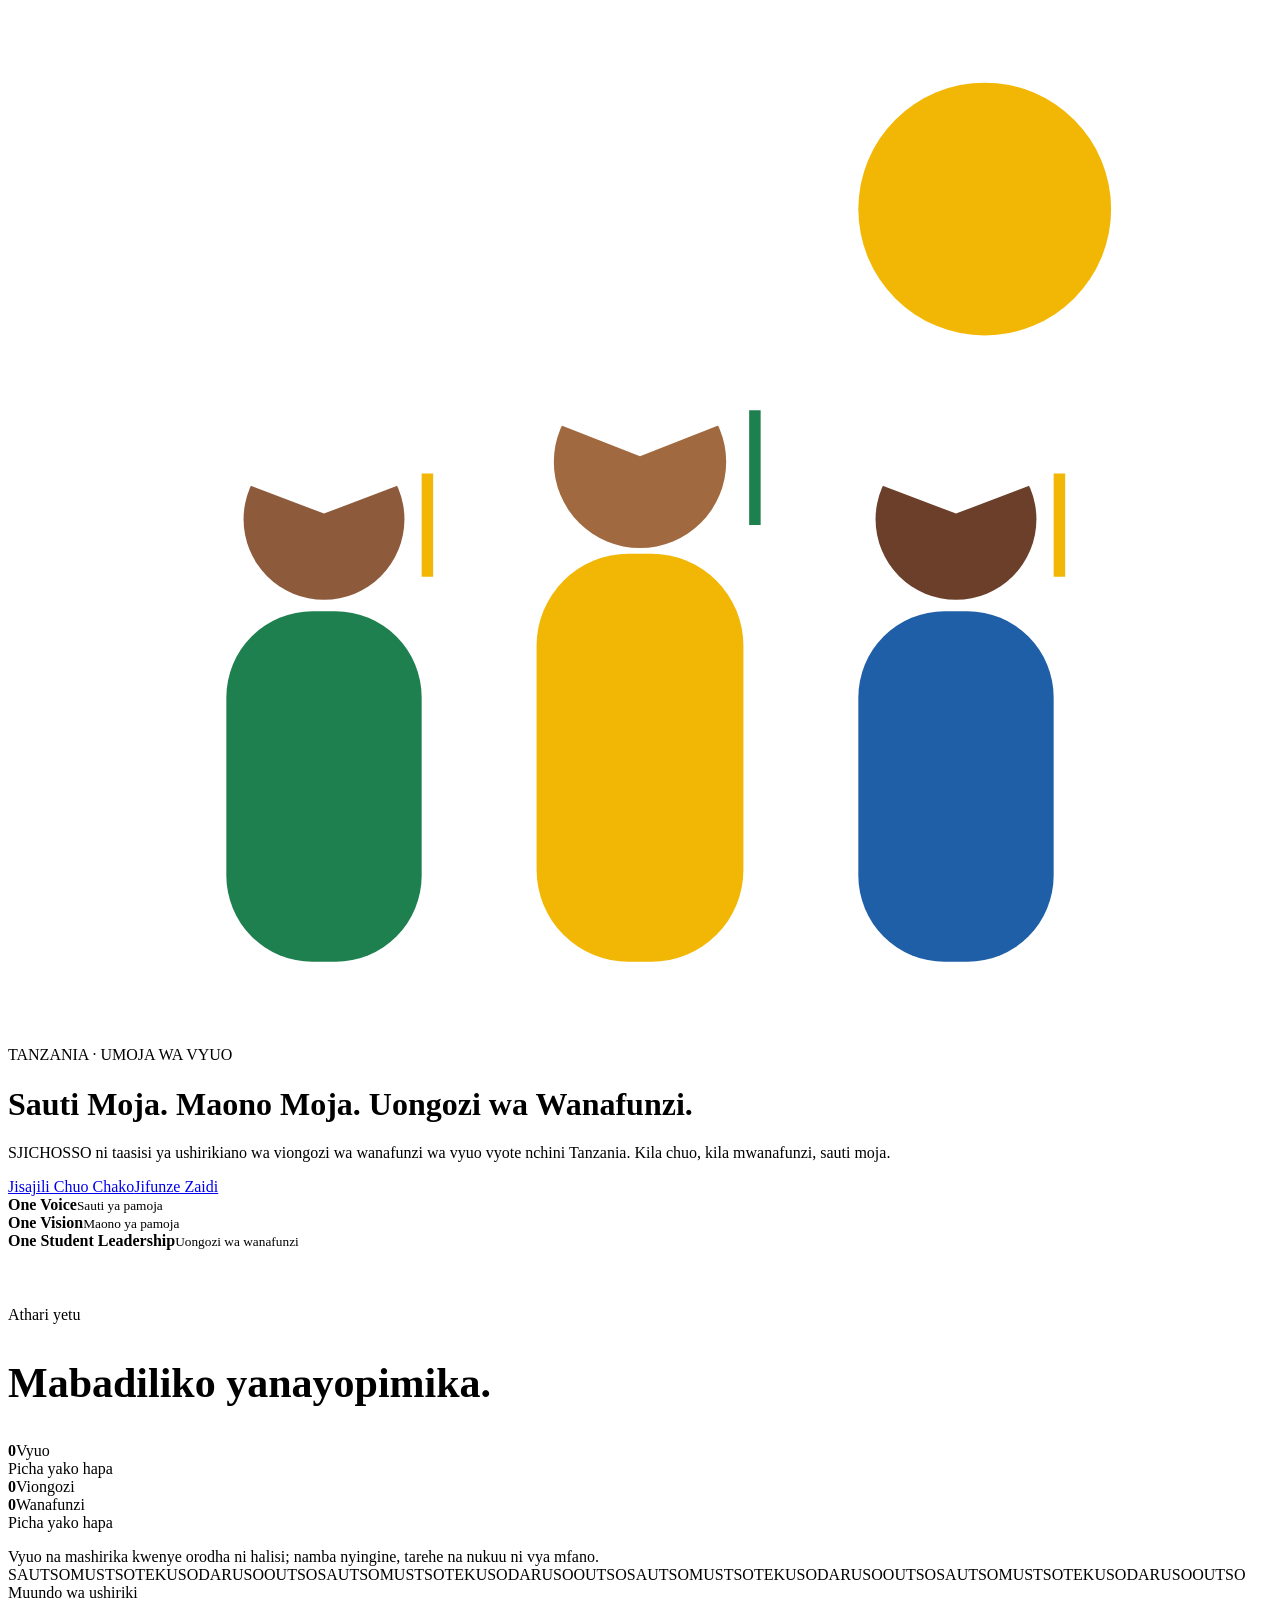
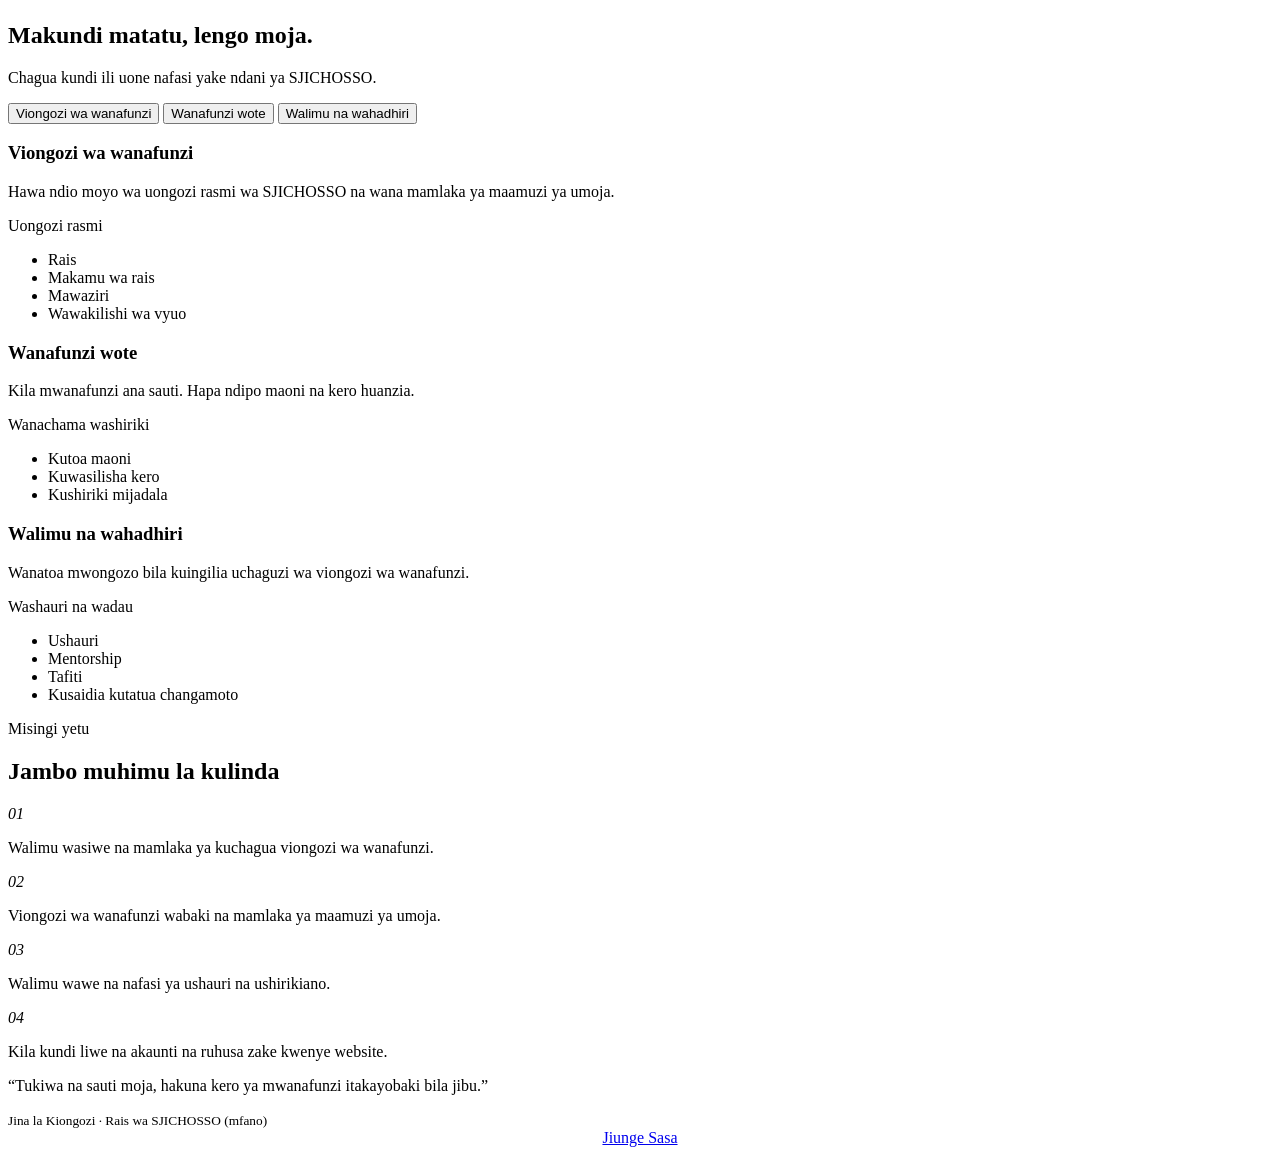
==== index.html @ e8ae65b5 "Update index.html" ====
<!doctype html>
<html lang="sw">
<head>
<meta charset="utf-8">
<meta name="viewport" content="width=device-width, initial-scale=1, viewport-fit=cover">
<title data-en="SJICHOSSO – One Voice, One Vision">SJICHOSSO – Sauti Moja, Maono Moja</title>
<meta name="description" content="Muungano wa viongozi wa wanafunzi wa vyuo vyote Tanzania.">
<link rel="icon" href="data:image/svg+xml,&lt;svg xmlns=%22http://www.w3.org/2000/svg%22 viewBox=%220 0 100 100%22&gt;&lt;text y=%22.9em%22 font-size=%2290%22&gt;🇹🇿&lt;/text&gt;&lt;/svg&gt;">
<link href="https://fonts.googleapis.com/css2?family=Sora:wght@500;700;800&family=Inter:wght@400;500;600&display=swap" rel="stylesheet">
<link rel="stylesheet" href="style.css">
</head>
<body>
<main>
<div class="hero"><div class="wrap">
<svg class='art' viewBox='0 0 440 360' aria-hidden='true'><circle cx='340' cy='70' r='44' fill='#F2B705'/><ellipse cx='220' cy='332' rx='205' ry='22' fill='rgba(255,255,255,.14)'/><rect x='76' y='210' width='68' height='122' rx='30' fill='#1E7F4F'/><circle cx='110' cy='178' r='28' fill='#8D5A3B'/><polygon points='68,160 110,140 152,160 110,176' fill='#fff'/><line x1='146' y1='162' x2='146' y2='198' stroke='#F2B705' stroke-width='4'/><rect x='184' y='190' width='72' height='142' rx='32' fill='#F2B705'/><circle cx='220' cy='158' r='30' fill='#A0693F'/><polygon points='174,138 220,116 266,138 220,156' fill='#fff'/><line x1='260' y1='140' x2='260' y2='180' stroke='#1E7F4F' stroke-width='4'/><rect x='296' y='210' width='68' height='122' rx='30' fill='#1F5FA8'/><circle cx='330' cy='178' r='28' fill='#6B3F2A'/><polygon points='288,160 330,140 372,160 330,176' fill='#fff'/><line x1='366' y1='162' x2='366' y2='198' stroke='#F2B705' stroke-width='4'/></svg><span class="tag">TANZANIA · UMOJA WA VYUO</span>
<h1>Sauti Moja. Maono Moja. <span>Uongozi wa Wanafunzi.</span></h1>
<p>SJICHOSSO ni taasisi ya ushirikiano wa viongozi wa wanafunzi wa vyuo vyote nchini Tanzania. Kila chuo, kila mwanafunzi, sauti moja.</p>
<div class="cta"><a class="btn gold" href="jiunge.html">Jisajili Chuo Chako</a><a class="btn ghost" href="kuhusu.html">Jifunze Zaidi</a></div>
<div class="pillars"><div><b>One Voice</b><small>Sauti ya pamoja</small></div><div><b>One Vision</b><small>Maono ya pamoja</small></div><div><b>One Student Leadership</b><small>Uongozi wa wanafunzi</small></div></div>
</div></div>
<div class='stats'><div class='wrap'><div class='eyebrow r' style='padding-top:56px'>Athari yetu</div><h2 class='r' style='font-size:clamp(28px,4vw,42px)'>Mabadiliko yanayopimika.</h2><div class='bento'><div class='bt tall r'><b data-n='5'>0</b><span>Vyuo</span></div><div class='bp r'>Picha yako hapa</div><div class='bt r'><b data-n='120'>0</b><span>Viongozi</span></div><div class='bt r'><b data-n='12000'>0</b><span>Wanafunzi</span></div><div class='bp b2 r'>Picha yako hapa</div></div><div class='note' style='padding-top:16px'>Vyuo na mashirika kwenye orodha ni halisi; namba nyingine, tarehe na nukuu ni vya mfano.</div></div></div><div class='mq' aria-hidden='true'><div class='mt'><span>SAUTSO</span><span>MUSTSO</span><span>TEKUSO</span><span>DARUSO</span><span>OUTSO</span><span>SAUTSO</span><span>MUSTSO</span><span>TEKUSO</span><span>DARUSO</span><span>OUTSO</span><span>SAUTSO</span><span>MUSTSO</span><span>TEKUSO</span><span>DARUSO</span><span>OUTSO</span><span>SAUTSO</span><span>MUSTSO</span><span>TEKUSO</span><span>DARUSO</span><span>OUTSO</span></div></div><section id="muundo"><div class="wrap">
<div class="eyebrow r">Muundo wa ushiriki</div>
<h2 class="r">Makundi matatu, lengo moja.</h2>
<p class="lead r">Chagua kundi ili uone nafasi yake ndani ya SJICHOSSO.</p>
<div class="tabs r" role="tablist">
<button class="tab" role="tab" aria-selected="true" data-p="p1">Viongozi wa wanafunzi</button>
<button class="tab" role="tab" aria-selected="false" data-p="p2">Wanafunzi wote</button>
<button class="tab" role="tab" aria-selected="false" data-p="p3">Walimu na wahadhiri</button>
</div>
<div class="panel on r" id="p1"><div><h3>Viongozi wa wanafunzi</h3><p>Hawa ndio moyo wa uongozi rasmi wa SJICHOSSO na wana mamlaka ya maamuzi ya umoja.</p><span class="badge">Uongozi rasmi</span></div><ul><li>Rais</li><li>Makamu wa rais</li><li>Mawaziri</li><li>Wawakilishi wa vyuo</li></ul></div>
<div class="panel" id="p2"><div><h3>Wanafunzi wote</h3><p>Kila mwanafunzi ana sauti. Hapa ndipo maoni na kero huanzia.</p><span class="badge">Wanachama washiriki</span></div><ul><li>Kutoa maoni</li><li>Kuwasilisha kero</li><li>Kushiriki mijadala</li></ul></div>
<div class="panel" id="p3"><div><h3>Walimu na wahadhiri</h3><p>Wanatoa mwongozo bila kuingilia uchaguzi wa viongozi wa wanafunzi.</p><span class="badge">Washauri na wadau</span></div><ul><li>Ushauri</li><li>Mentorship</li><li>Tafiti</li><li>Kusaidia kutatua changamoto</li></ul></div>
</div></section>
<section id="misingi" class="dark"><div class="wrap">
<div class="eyebrow r">Misingi yetu</div>
<h2 class="r">Jambo muhimu la kulinda</h2>
<div class="rules">
<div class="rule r"><i>01</i><p>Walimu wasiwe na mamlaka ya kuchagua viongozi wa wanafunzi.</p></div>
<div class="rule r"><i>02</i><p>Viongozi wa wanafunzi wabaki na mamlaka ya maamuzi ya umoja.</p></div>
<div class="rule r"><i>03</i><p>Walimu wawe na nafasi ya ushauri na ushirikiano.</p></div>
<div class="rule r"><i>04</i><p>Kila kundi liwe na akaunti na ruhusa zake kwenye website.</p></div>
</div></div></section>
<section style='padding-top:0'><div class='wrap'><div class='q r'><p>“Tukiwa na sauti moja, hakuna kero ya mwanafunzi itakayobaki bila jibu.”</p><small>Jina la Kiongozi · Rais wa SJICHOSSO (mfano)</small></div></div></section><section style='padding-top:0'><div class='wrap' style='text-align:center'><a class='btn gold' href='jiunge.html'>Jiunge Sasa</a></div></section>
</main>
<script src="app.js"></script>
</body>
</html>
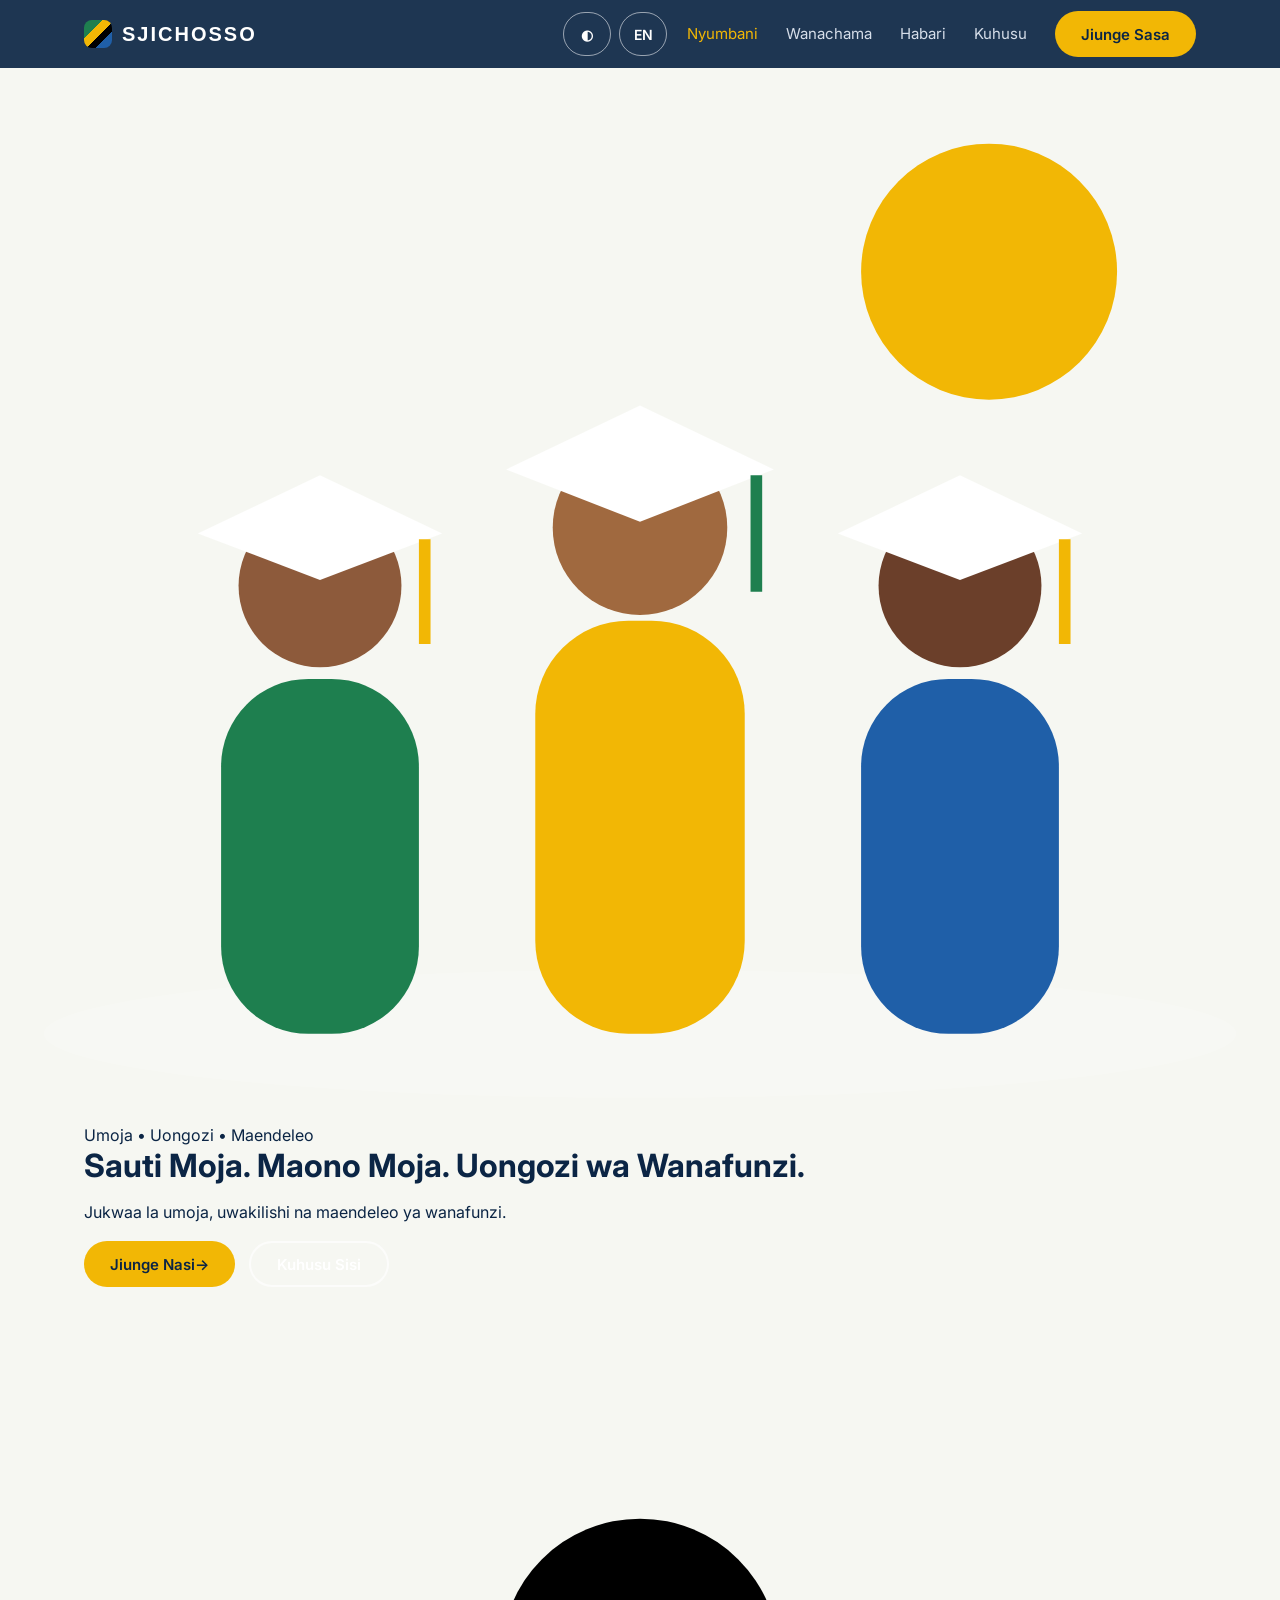
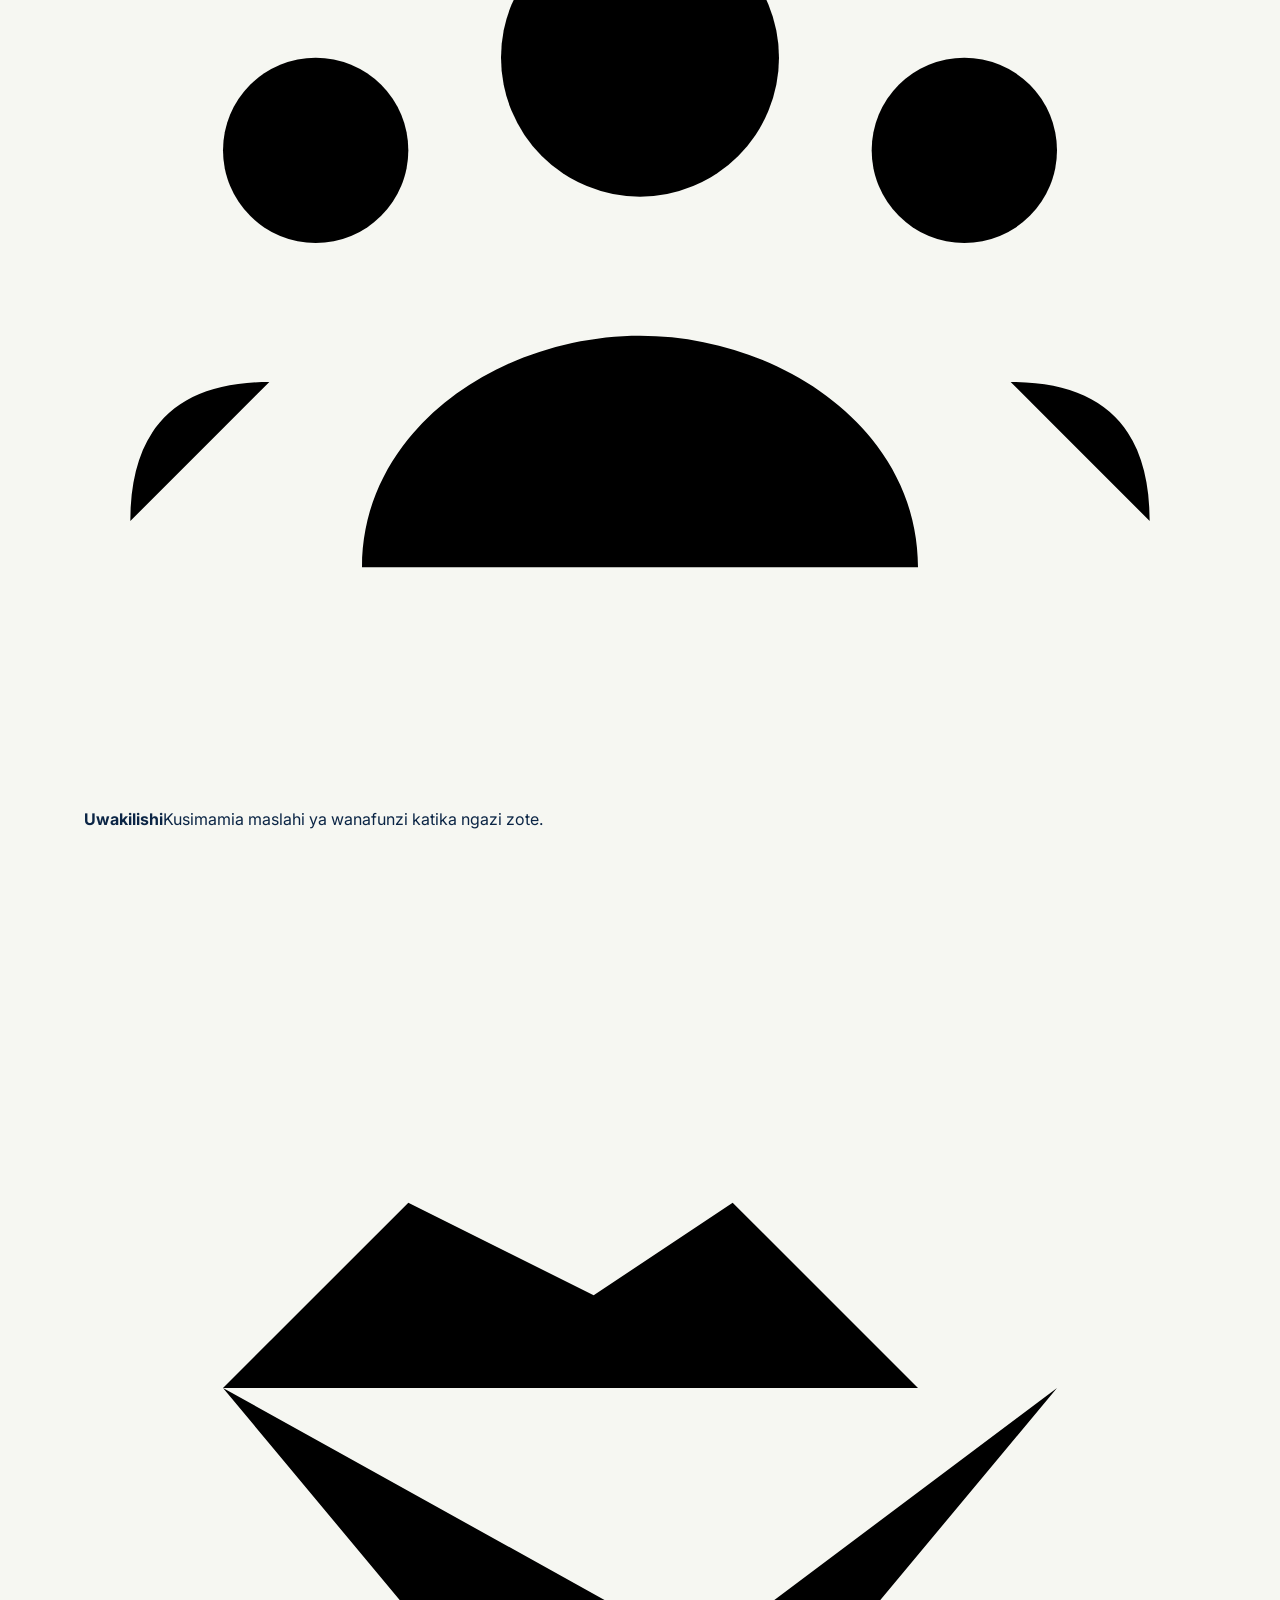
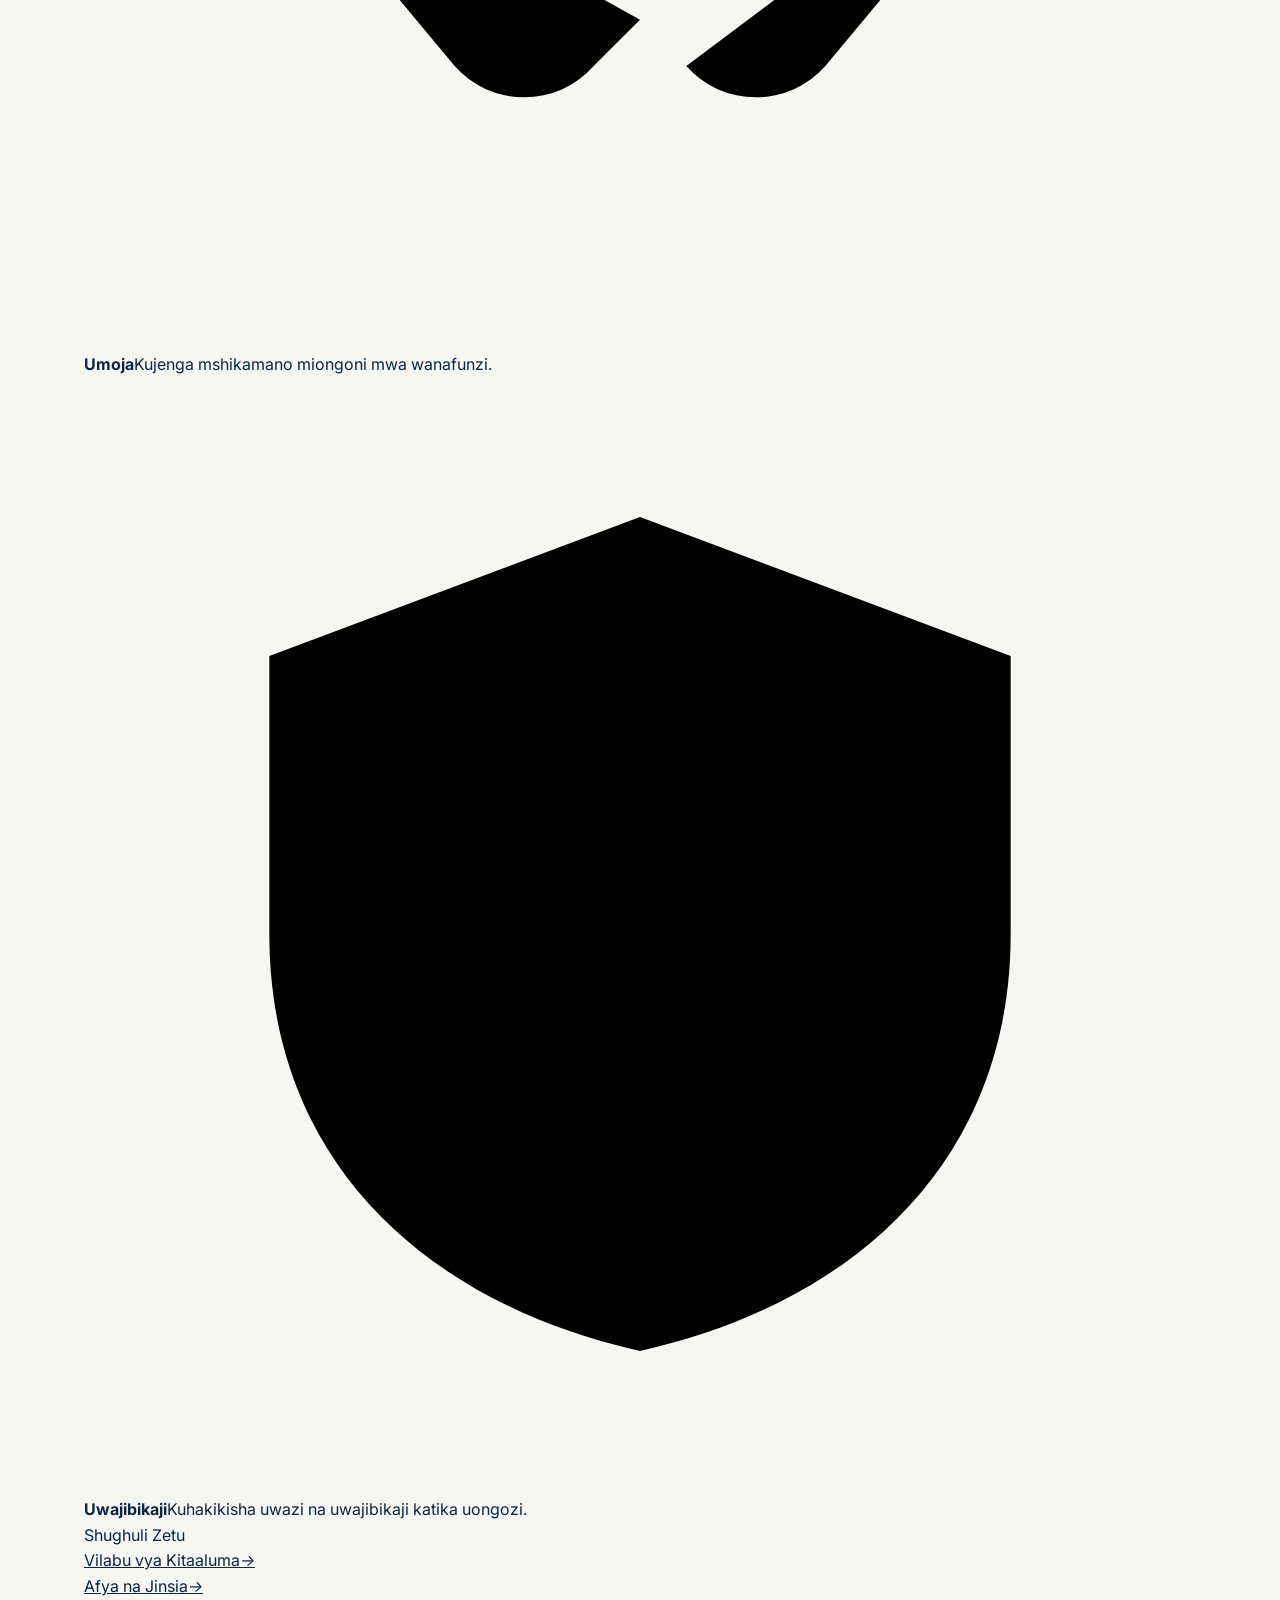
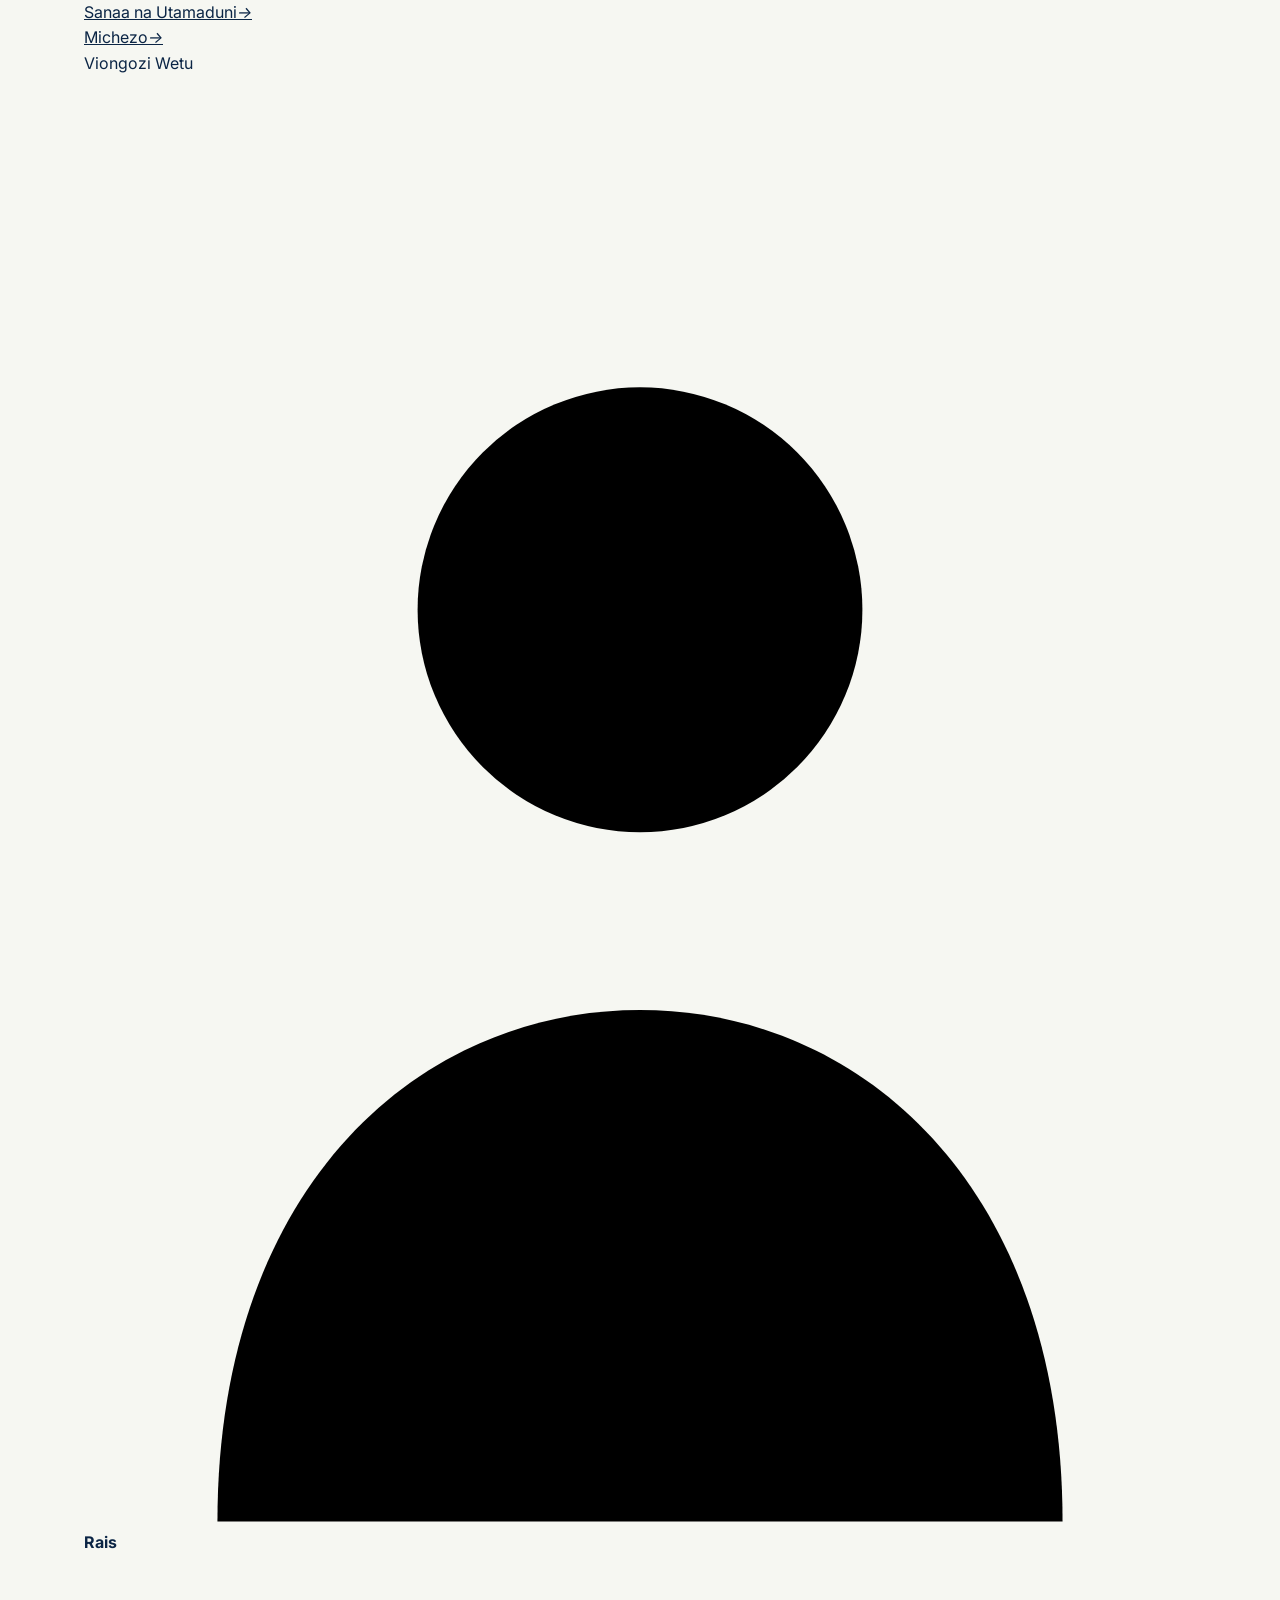
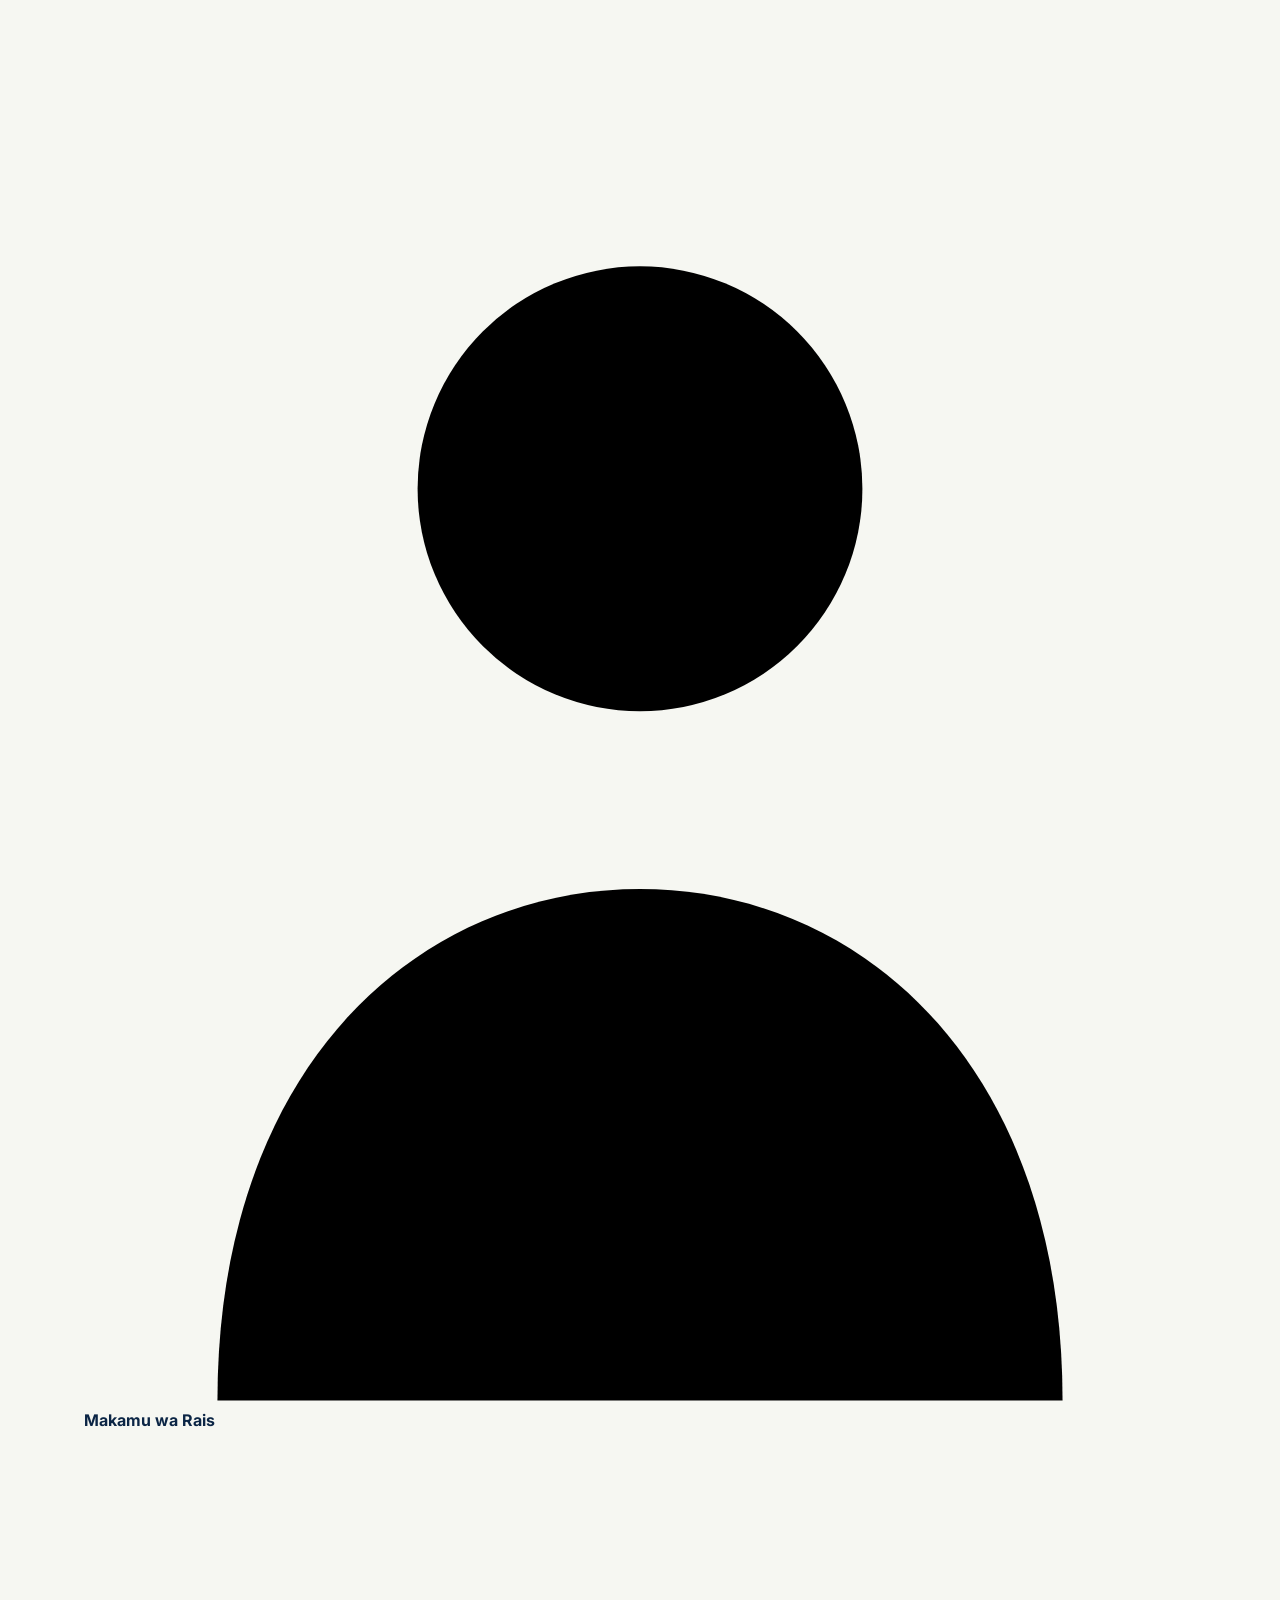
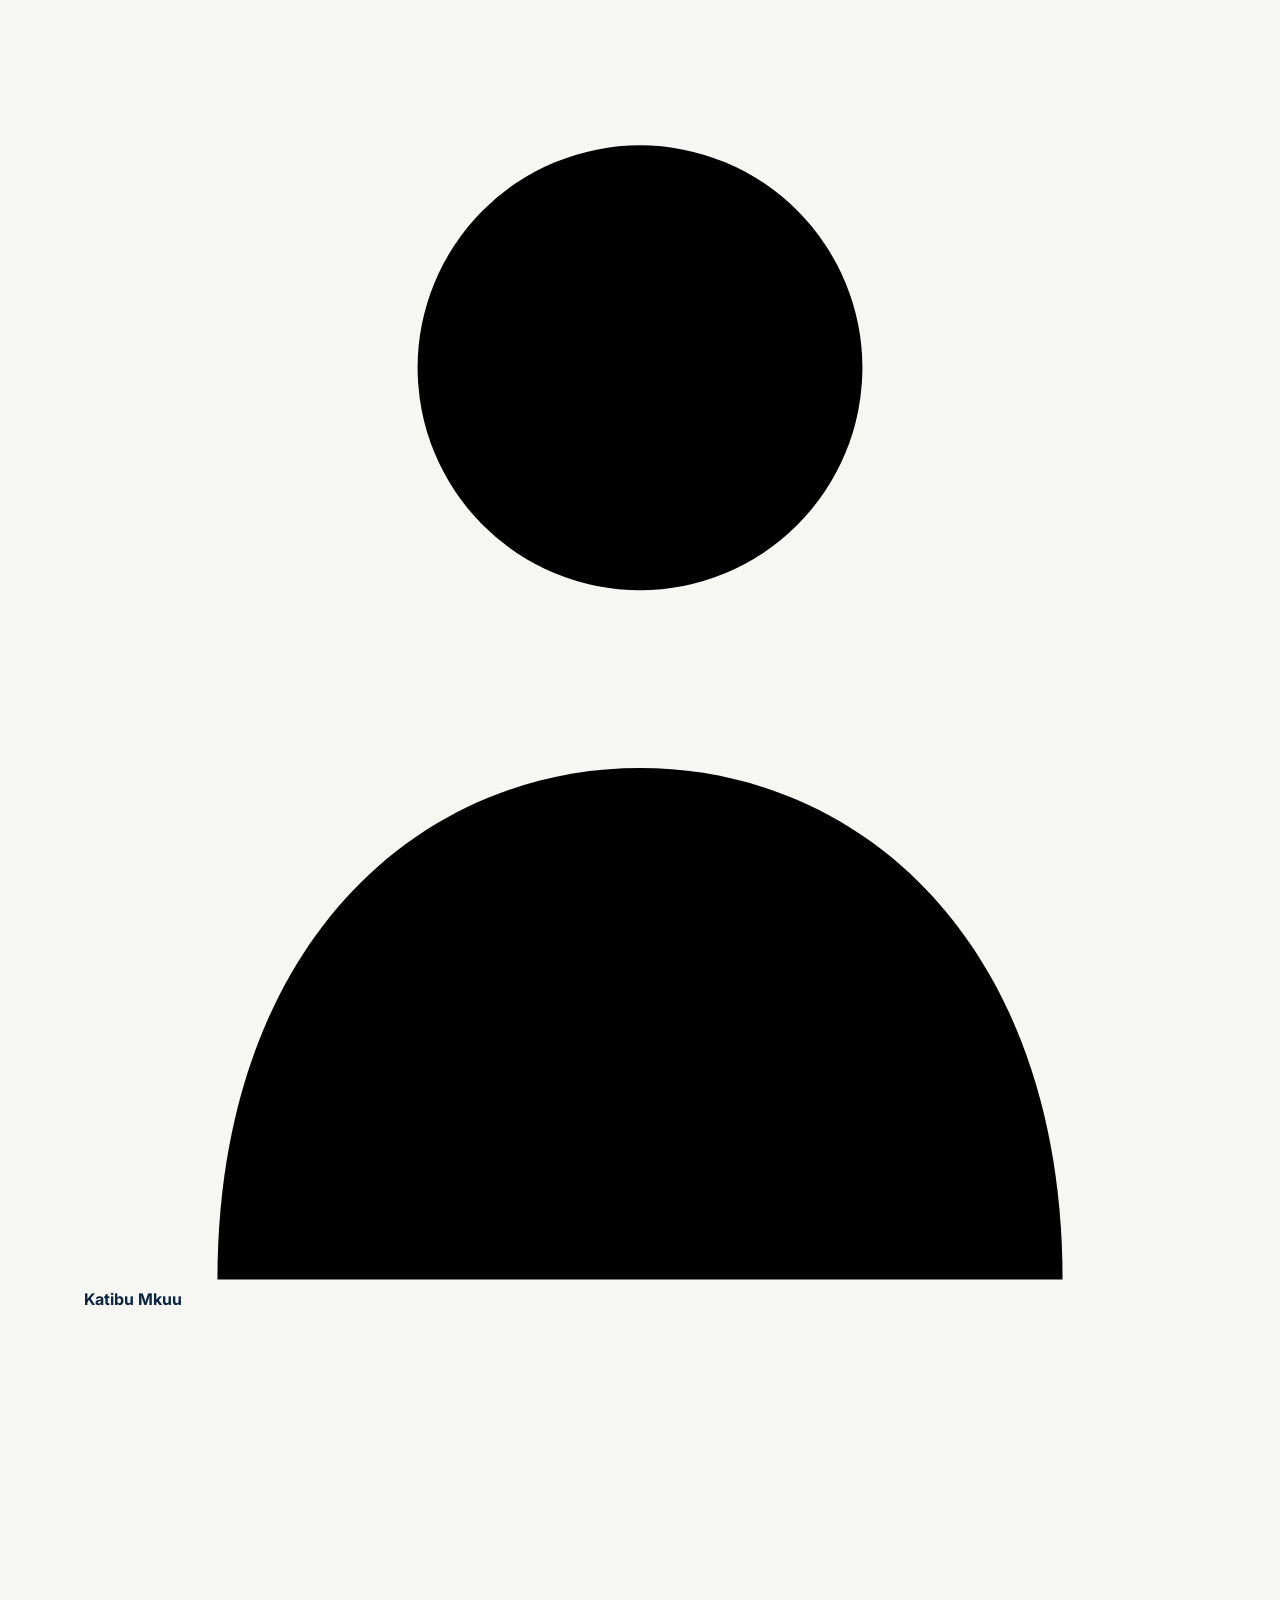
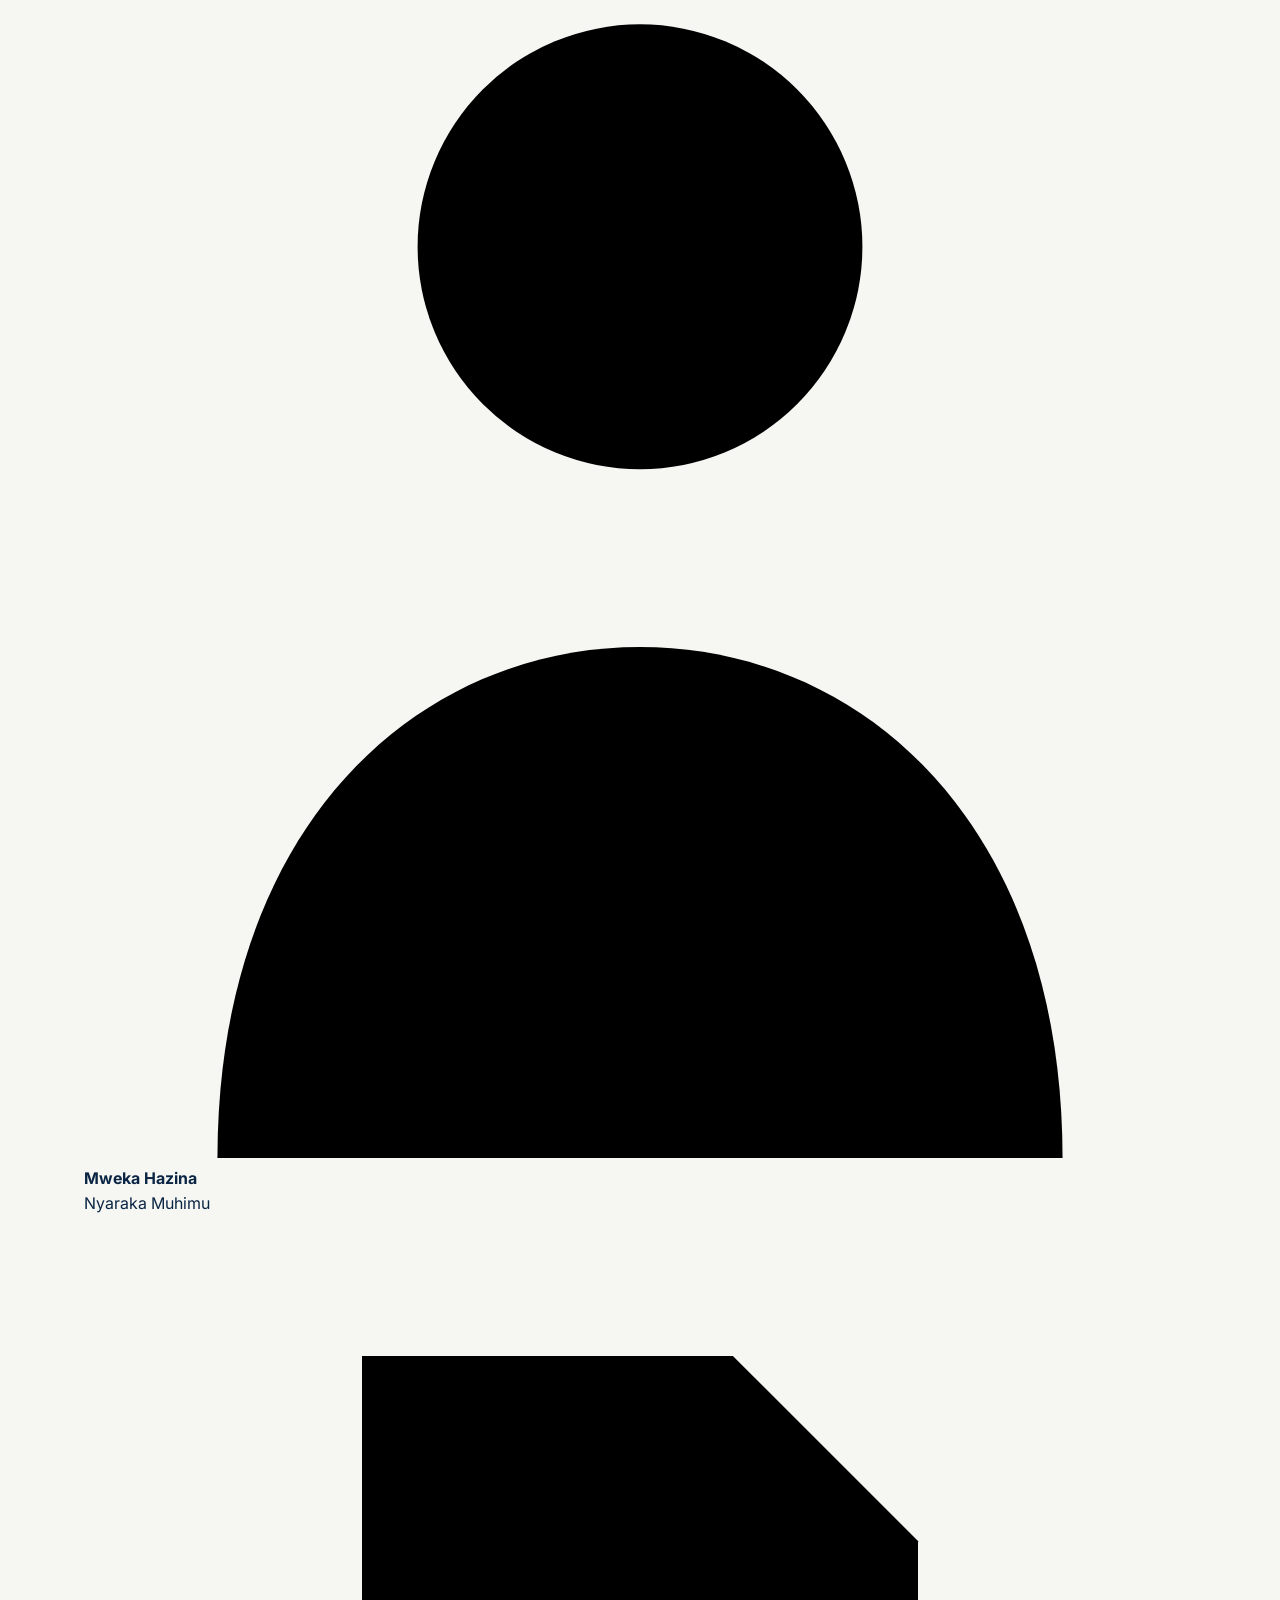
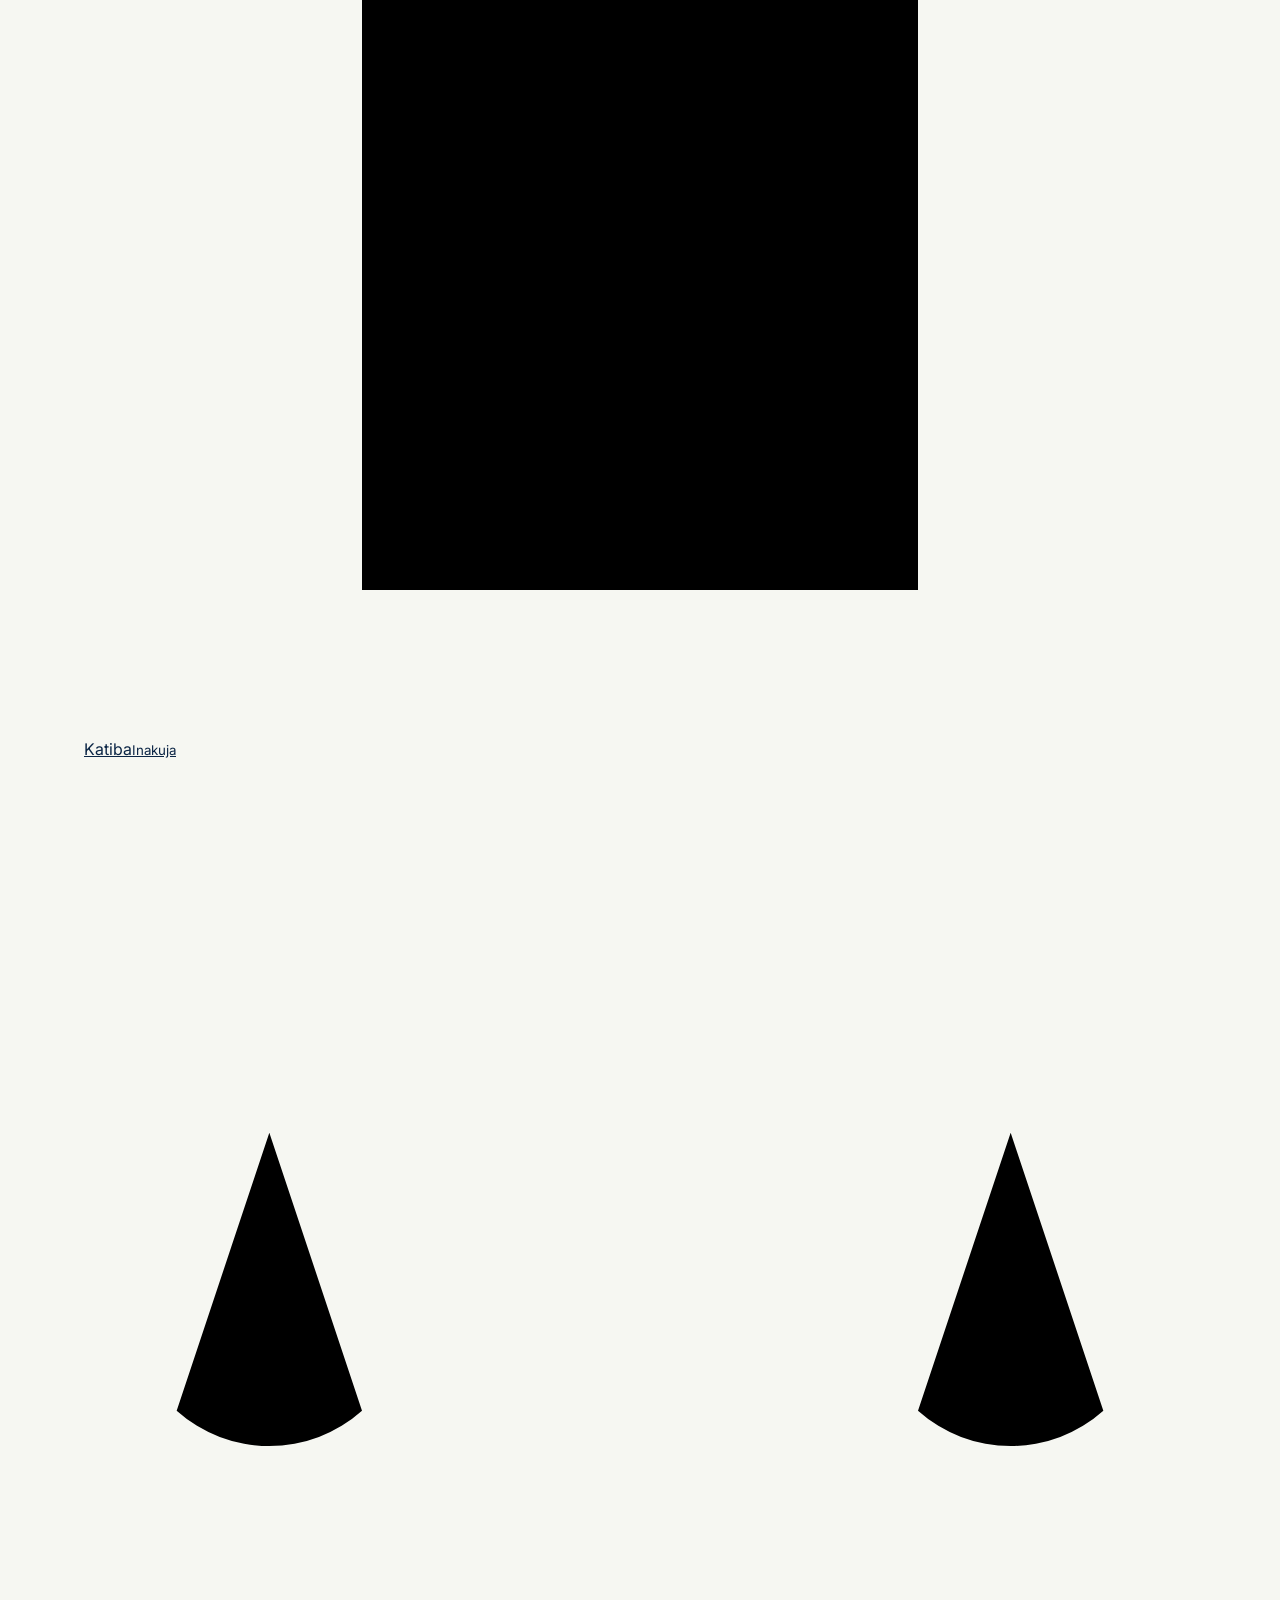
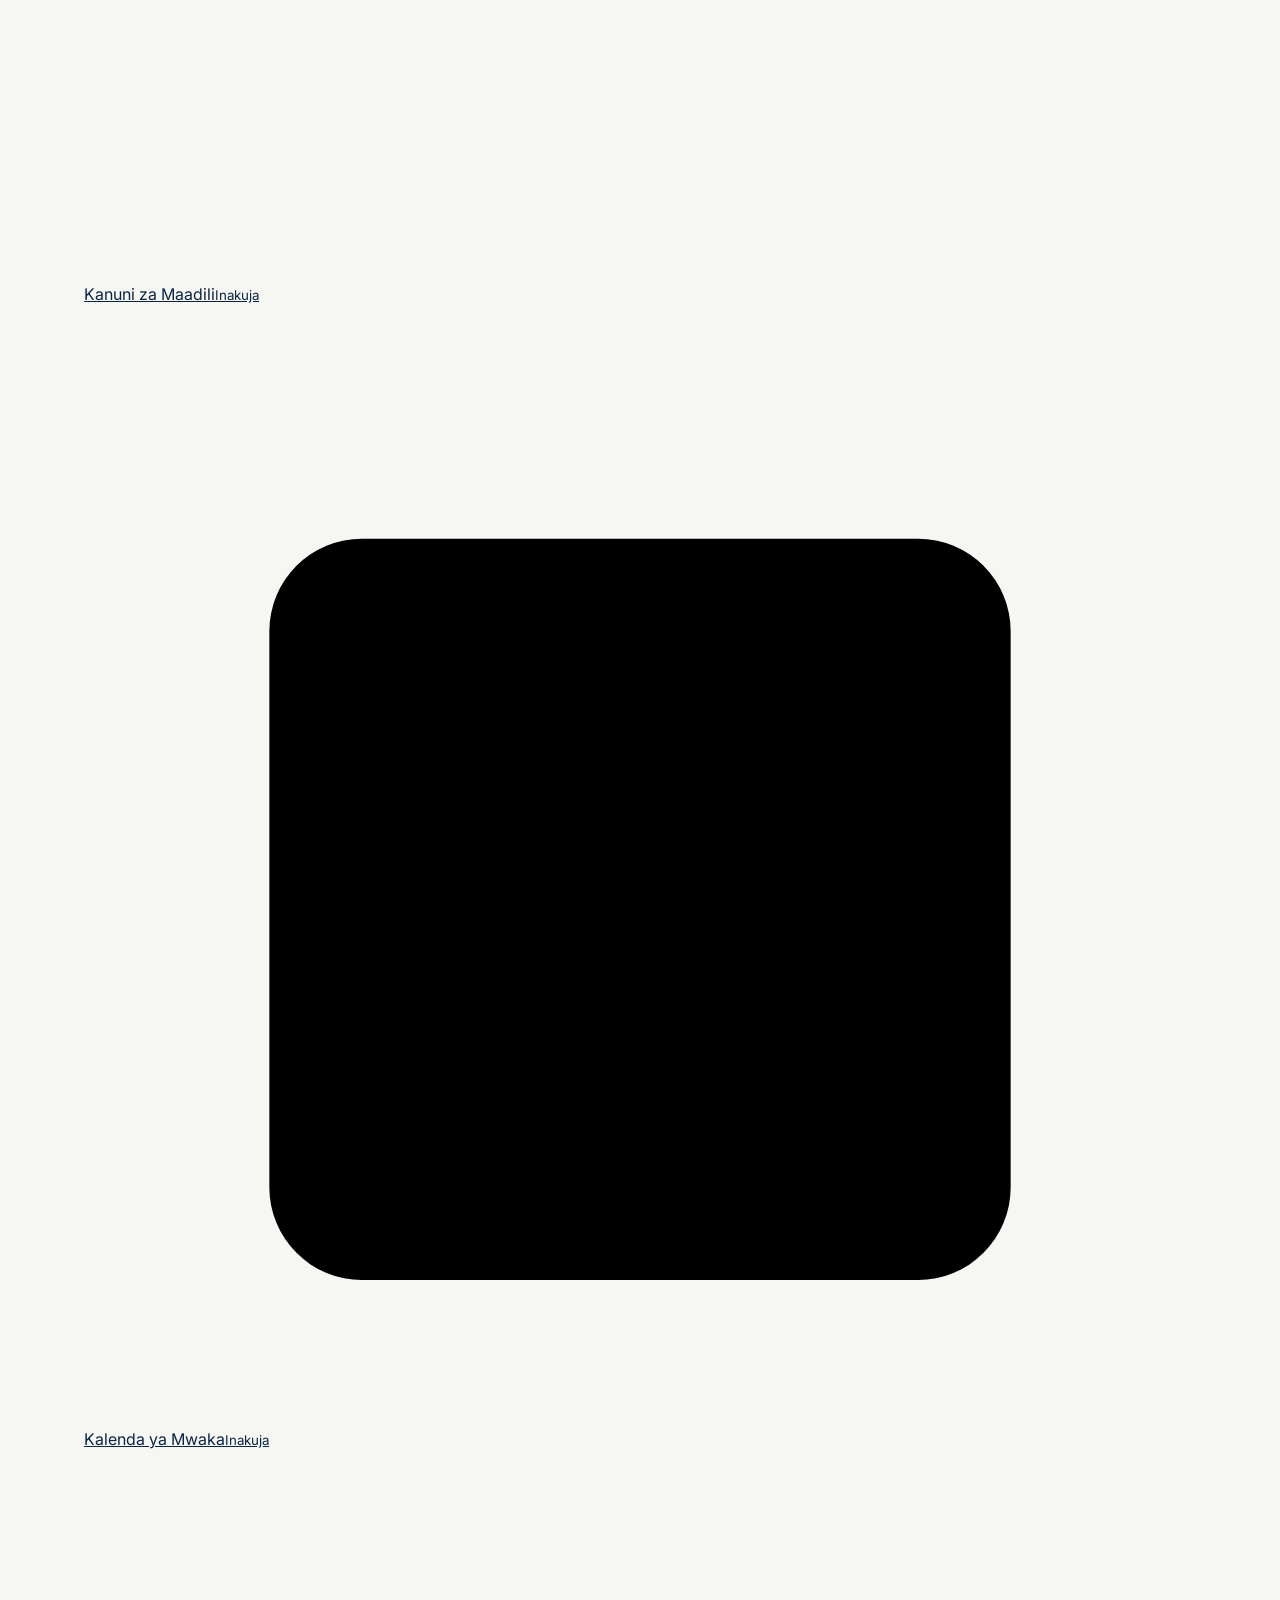
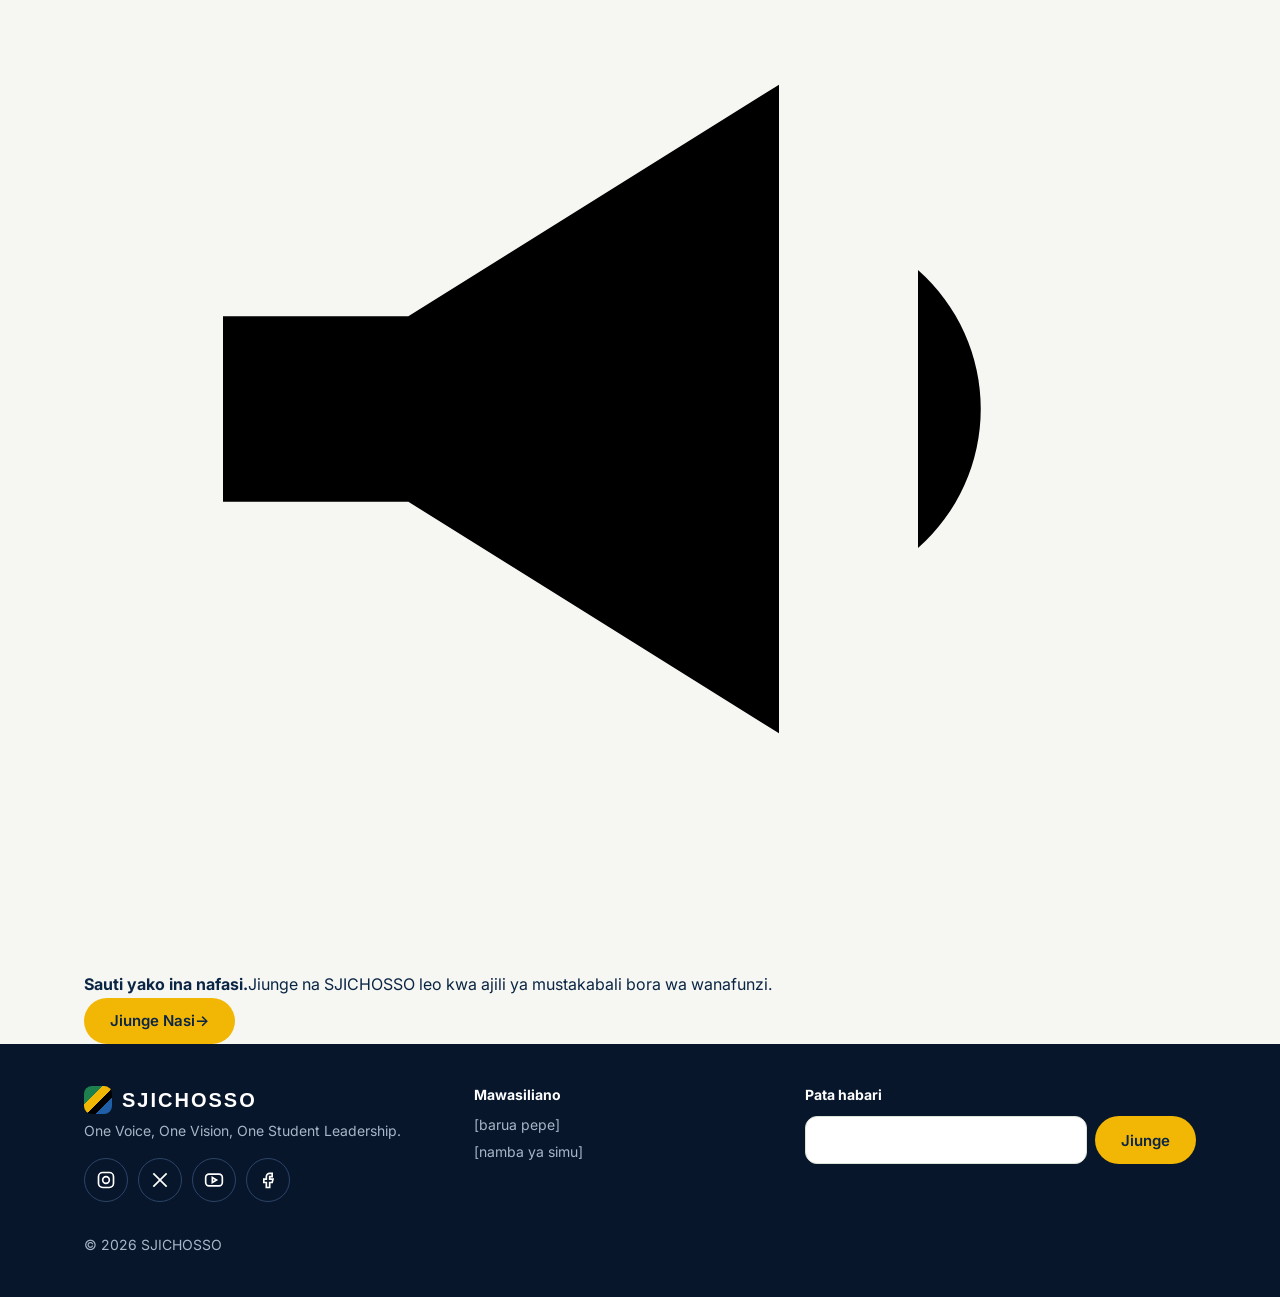
==== commit 5735c1f5: "Update index.html" ====
--- a/index.html
+++ b/index.html
@@ -11,37 +11,15 @@
 </head>
 <body>
 <main>
-<div class="hero"><div class="wrap">
-<svg class='art' viewBox='0 0 440 360' aria-hidden='true'><circle cx='340' cy='70' r='44' fill='#F2B705'/><ellipse cx='220' cy='332' rx='205' ry='22' fill='rgba(255,255,255,.14)'/><rect x='76' y='210' width='68' height='122' rx='30' fill='#1E7F4F'/><circle cx='110' cy='178' r='28' fill='#8D5A3B'/><polygon points='68,160 110,140 152,160 110,176' fill='#fff'/><line x1='146' y1='162' x2='146' y2='198' stroke='#F2B705' stroke-width='4'/><rect x='184' y='190' width='72' height='142' rx='32' fill='#F2B705'/><circle cx='220' cy='158' r='30' fill='#A0693F'/><polygon points='174,138 220,116 266,138 220,156' fill='#fff'/><line x1='260' y1='140' x2='260' y2='180' stroke='#1E7F4F' stroke-width='4'/><rect x='296' y='210' width='68' height='122' rx='30' fill='#1F5FA8'/><circle cx='330' cy='178' r='28' fill='#6B3F2A'/><polygon points='288,160 330,140 372,160 330,176' fill='#fff'/><line x1='366' y1='162' x2='366' y2='198' stroke='#F2B705' stroke-width='4'/></svg><span class="tag">TANZANIA · UMOJA WA VYUO</span>
-<h1>Sauti Moja. Maono Moja. <span>Uongozi wa Wanafunzi.</span></h1>
-<p>SJICHOSSO ni taasisi ya ushirikiano wa viongozi wa wanafunzi wa vyuo vyote nchini Tanzania. Kila chuo, kila mwanafunzi, sauti moja.</p>
-<div class="cta"><a class="btn gold" href="jiunge.html">Jisajili Chuo Chako</a><a class="btn ghost" href="kuhusu.html">Jifunze Zaidi</a></div>
-<div class="pillars"><div><b>One Voice</b><small>Sauti ya pamoja</small></div><div><b>One Vision</b><small>Maono ya pamoja</small></div><div><b>One Student Leadership</b><small>Uongozi wa wanafunzi</small></div></div>
-</div></div>
-<div class='stats'><div class='wrap'><div class='eyebrow r' style='padding-top:56px'>Athari yetu</div><h2 class='r' style='font-size:clamp(28px,4vw,42px)'>Mabadiliko yanayopimika.</h2><div class='bento'><div class='bt tall r'><b data-n='5'>0</b><span>Vyuo</span></div><div class='bp r'>Picha yako hapa</div><div class='bt r'><b data-n='120'>0</b><span>Viongozi</span></div><div class='bt r'><b data-n='12000'>0</b><span>Wanafunzi</span></div><div class='bp b2 r'>Picha yako hapa</div></div><div class='note' style='padding-top:16px'>Vyuo na mashirika kwenye orodha ni halisi; namba nyingine, tarehe na nukuu ni vya mfano.</div></div></div><div class='mq' aria-hidden='true'><div class='mt'><span>SAUTSO</span><span>MUSTSO</span><span>TEKUSO</span><span>DARUSO</span><span>OUTSO</span><span>SAUTSO</span><span>MUSTSO</span><span>TEKUSO</span><span>DARUSO</span><span>OUTSO</span><span>SAUTSO</span><span>MUSTSO</span><span>TEKUSO</span><span>DARUSO</span><span>OUTSO</span><span>SAUTSO</span><span>MUSTSO</span><span>TEKUSO</span><span>DARUSO</span><span>OUTSO</span></div></div><section id="muundo"><div class="wrap">
-<div class="eyebrow r">Muundo wa ushiriki</div>
-<h2 class="r">Makundi matatu, lengo moja.</h2>
-<p class="lead r">Chagua kundi ili uone nafasi yake ndani ya SJICHOSSO.</p>
-<div class="tabs r" role="tablist">
-<button class="tab" role="tab" aria-selected="true" data-p="p1">Viongozi wa wanafunzi</button>
-<button class="tab" role="tab" aria-selected="false" data-p="p2">Wanafunzi wote</button>
-<button class="tab" role="tab" aria-selected="false" data-p="p3">Walimu na wahadhiri</button>
-</div>
-<div class="panel on r" id="p1"><div><h3>Viongozi wa wanafunzi</h3><p>Hawa ndio moyo wa uongozi rasmi wa SJICHOSSO na wana mamlaka ya maamuzi ya umoja.</p><span class="badge">Uongozi rasmi</span></div><ul><li>Rais</li><li>Makamu wa rais</li><li>Mawaziri</li><li>Wawakilishi wa vyuo</li></ul></div>
-<div class="panel" id="p2"><div><h3>Wanafunzi wote</h3><p>Kila mwanafunzi ana sauti. Hapa ndipo maoni na kero huanzia.</p><span class="badge">Wanachama washiriki</span></div><ul><li>Kutoa maoni</li><li>Kuwasilisha kero</li><li>Kushiriki mijadala</li></ul></div>
-<div class="panel" id="p3"><div><h3>Walimu na wahadhiri</h3><p>Wanatoa mwongozo bila kuingilia uchaguzi wa viongozi wa wanafunzi.</p><span class="badge">Washauri na wadau</span></div><ul><li>Ushauri</li><li>Mentorship</li><li>Tafiti</li><li>Kusaidia kutatua changamoto</li></ul></div>
-</div></section>
-<section id="misingi" class="dark"><div class="wrap">
-<div class="eyebrow r">Misingi yetu</div>
-<h2 class="r">Jambo muhimu la kulinda</h2>
-<div class="rules">
-<div class="rule r"><i>01</i><p>Walimu wasiwe na mamlaka ya kuchagua viongozi wa wanafunzi.</p></div>
-<div class="rule r"><i>02</i><p>Viongozi wa wanafunzi wabaki na mamlaka ya maamuzi ya umoja.</p></div>
-<div class="rule r"><i>03</i><p>Walimu wawe na nafasi ya ushauri na ushirikiano.</p></div>
-<div class="rule r"><i>04</i><p>Kila kundi liwe na akaunti na ruhusa zake kwenye website.</p></div>
-</div></div></section>
-<section style='padding-top:0'><div class='wrap'><div class='q r'><p>“Tukiwa na sauti moja, hakuna kero ya mwanafunzi itakayobaki bila jibu.”</p><small>Jina la Kiongozi · Rais wa SJICHOSSO (mfano)</small></div></div></section><section style='padding-top:0'><div class='wrap' style='text-align:center'><a class='btn gold' href='jiunge.html'>Jiunge Sasa</a></div></section>
-</main>
+<div class="hero2"><div class="hp"><svg viewBox='0 0 440 360' aria-hidden='true'><circle cx='340' cy='70' r='44' fill='#F2B705'/><ellipse cx='220' cy='332' rx='205' ry='22' fill='rgba(255,255,255,.14)'/><rect x='76' y='210' width='68' height='122' rx='30' fill='#1E7F4F'/><circle cx='110' cy='178' r='28' fill='#8D5A3B'/><polygon points='68,160 110,140 152,160 110,176' fill='#fff'/><line x1='146' y1='162' x2='146' y2='198' stroke='#F2B705' stroke-width='4'/><rect x='184' y='190' width='72' height='142' rx='32' fill='#F2B705'/><circle cx='220' cy='158' r='30' fill='#A0693F'/><polygon points='174,138 220,116 266,138 220,156' fill='#fff'/><line x1='260' y1='140' x2='260' y2='180' stroke='#1E7F4F' stroke-width='4'/><rect x='296' y='210' width='68' height='122' rx='30' fill='#1F5FA8'/><circle cx='330' cy='178' r='28' fill='#6B3F2A'/><polygon points='288,160 330,140 372,160 330,176' fill='#fff'/><line x1='366' y1='162' x2='366' y2='198' stroke='#F2B705' stroke-width='4'/></svg><img src="hero.jpg" alt="Viongozi wa wanafunzi" onerror="this.style.display='none'"></div><div class="wrap"><div class="hl"><span class="pill">Umoja • Uongozi • Maendeleo</span><h1>Sauti Moja. Maono Moja. <span>Uongozi wa Wanafunzi.</span></h1><p>Jukwaa la umoja, uwakilishi na maendeleo ya wanafunzi.</p><div class="cta"><a class="btn gold" href="jiunge.html">Jiunge Nasi <span aria-hidden="true">→</span></a><a class="btn ghost" href="kuhusu.html">Kuhusu Sisi</a></div></div></div></div>
+<div class="wrap">
+<div class="vc"><div class="v r" style="--c:#1E7F4F;--i:#1E7F4F"><div class="ic"><svg viewBox="0 0 24 24"><circle cx="12" cy="8" r="3"/><circle cx="5" cy="10" r="2"/><circle cx="19" cy="10" r="2"/><path d="M6 19c0-3 3-5 6-5s6 2 6 5M1 18c0-2 1-3 3-3M23 18c0-2-1-3-3-3"/></svg></div><div><b>Uwakilishi</b><span>Kusimamia maslahi ya wanafunzi katika ngazi zote.</span></div></div><div class="v r" style="--c:#F2B705;--i:#1E7F4F"><div class="ic"><svg viewBox="0 0 24 24"><path d="M3 12l4-4 4 2 3-2 4 4M3 12l5 6a2 2 0 0 0 3 0l1-1M21 12l-5 6a2 2 0 0 1-3 0"/></svg></div><div><b>Umoja</b><span>Kujenga mshikamano miongoni mwa wanafunzi.</span></div></div><div class="v r" style="--c:#0B2545;--i:#0B2545"><div class="ic"><svg viewBox="0 0 24 24"><path d="M12 3l8 3v6c0 5-3.5 8-8 9-4.5-1-8-4-8-9V6z"/><path d="M8.5 12l2.5 2.5 4.5-5"/></svg></div><div><b>Uwajibikaji</b><span>Kuhakikisha uwazi na uwajibikaji katika uongozi.</span></div></div></div>
+<div class="st r">Shughuli Zetu</div>
+<div class="ag"><a class="ac r" href="kuhusu.html"><div class="ap" style="background-image:url(vilabu.jpg),linear-gradient(135deg,#1E7F4F,#0B2545)"></div><div class="al">Vilabu vya Kitaaluma<i class="ar">→</i></div></a><a class="ac r" href="kuhusu.html"><div class="ap" style="background-image:url(afya.jpg),linear-gradient(135deg,#1F5FA8,#0B2545)"></div><div class="al">Afya na Jinsia<i class="ar">→</i></div></a><a class="ac r" href="kuhusu.html"><div class="ap" style="background-image:url(sanaa.jpg),linear-gradient(135deg,#8A5A00,#0B2545)"></div><div class="al">Sanaa na Utamaduni<i class="ar">→</i></div></a><a class="ac r" href="kuhusu.html"><div class="ap" style="background-image:url(michezo.jpg),linear-gradient(135deg,#5B3FA0,#0B2545)"></div><div class="al">Michezo<i class="ar">→</i></div></a></div>
+<div class="two2"><div><div class="st r">Viongozi Wetu</div><div class="lg"><div class="lp r"><svg viewBox="0 0 100 130"><circle cx="50" cy="48" r="20"/><path d="M12 130c0-30 18-46 38-46s38 16 38 46z"/></svg><img src="rais.jpg" alt="Rais" onerror="this.style.display='none'"><b>Rais</b></div><div class="lp r"><svg viewBox="0 0 100 130"><circle cx="50" cy="48" r="20"/><path d="M12 130c0-30 18-46 38-46s38 16 38 46z"/></svg><img src="makamu.jpg" alt="Makamu wa Rais" onerror="this.style.display='none'"><b>Makamu wa Rais</b></div><div class="lp r"><svg viewBox="0 0 100 130"><circle cx="50" cy="48" r="20"/><path d="M12 130c0-30 18-46 38-46s38 16 38 46z"/></svg><img src="katibu.jpg" alt="Katibu Mkuu" onerror="this.style.display='none'"><b>Katibu Mkuu</b></div><div class="lp r"><svg viewBox="0 0 100 130"><circle cx="50" cy="48" r="20"/><path d="M12 130c0-30 18-46 38-46s38 16 38 46z"/></svg><img src="hazina.jpg" alt="Mweka Hazina" onerror="this.style.display='none'"><b>Mweka Hazina</b></div></div></div>
+<div><div class="st r">Nyaraka Muhimu</div><div class="dg"><a class="dc r" href="kuhusu.html"><svg viewBox="0 0 24 24"><path d="M6 3h8l4 4v14H6z"/><path d="M14 3v4h4M9 12h6M9 16h6"/></svg>Katiba<small>Inakuja</small></a><a class="dc r" href="kuhusu.html"><svg viewBox="0 0 24 24"><path d="M12 4v16M6 20h12M4 8h16M4 8l-2 6a3 3 0 0 0 4 0zM20 8l-2 6a3 3 0 0 0 4 0z"/></svg>Kanuni za Maadili<small>Inakuja</small></a><a class="dc r" href="kuhusu.html"><svg viewBox="0 0 24 24"><rect x="4" y="5" width="16" height="16" rx="2"/><path d="M4 10h16M8 3v4M16 3v4"/></svg>Kalenda ya Mwaka<small>Inakuja</small></a></div></div></div>
+<div class="cb r"><svg viewBox="0 0 24 24"><path d="M3 10v4h4l8 5V5L7 10zM18 9a4 4 0 0 1 0 6"/></svg><div><b>Sauti yako ina nafasi.</b><span>Jiunge na SJICHOSSO leo kwa ajili ya mustakabali bora wa wanafunzi.</span></div><a class="btn gold" href="jiunge.html">Jiunge Nasi <span aria-hidden="true">→</span></a></div>
+</div></main>
 <script src="app.js"></script>
 </body>
 </html>
--- a/style.css
+++ b/style.css
@@ -0,0 +1,64 @@
+
+:root{--bg:#F6F7F2;--ink:#0B2545;--muted:#44546a;--card:#FFFFFF;--line:#DDE2D8;--acc:#14613A;--gold:#F2B705;--green:#1E7F4F;--navy:#0B2545;box-sizing:border-box;padding-top:env(safe-area-inset-top,0px);padding-bottom:env(safe-area-inset-bottom,0px)}
+@media (prefers-color-scheme:dark){:root:not([data-theme="light"]){--bg:#07162B;--ink:#EAF0F8;--muted:#A9B6C8;--card:#0D2140;--line:#1C3558;--acc:#5FD08F}}
+:root[data-theme="dark"]{--bg:#07162B;--ink:#EAF0F8;--muted:#A9B6C8;--card:#0D2140;--line:#1C3558;--acc:#5FD08F}
+html{scroll-behavior:smooth;scroll-padding-top:80px}
+*{box-sizing:border-box}
+body{margin:0;background:var(--bg);color:var(--ink);font-family:Inter,system-ui,sans-serif;line-height:1.6}
+h1,h2,h3{font-family:Sora,Inter,sans-serif;margin:0;line-height:1.1}
+a{color:inherit}
+.wrap{max-width:1160px;margin:0 auto;padding:0 24px}
+header{position:sticky;top:0;z-index:20;background:rgba(11,37,69,.92);backdrop-filter:blur(10px);color:#fff}
+.nav{display:flex;align-items:center;justify-content:space-between;height:68px}
+.logo{font-family:Sora,sans-serif;font-weight:800;letter-spacing:2px;font-size:20px;text-decoration:none;display:flex;align-items:center;gap:10px}
+.mark{width:28px;height:28px;border-radius:8px;background:linear-gradient(135deg,#1E7F4F 0 33%,#F2B705 33% 55%,#000 55% 70%,#1F5FA8 70%)}
+nav{display:flex;gap:28px;align-items:center}
+nav a{text-decoration:none;font-size:15px;color:#D6DEE9}nav a:hover{color:#F2B705}
+.btn{display:inline-flex;align-items:center;justify-content:center;min-height:46px;padding:0 26px;border-radius:999px;border:0;font:600 15px Inter,sans-serif;cursor:pointer;text-decoration:none;transition:transform .2s}
+.btn:hover{transform:translateY(-2px)}
+.gold{background:var(--gold);color:#0B2545}.ghost{background:transparent;color:#fff;border:2px solid rgba(255,255,255,.7)}
+#burger{display:none;background:none;border:0;color:#fff;width:44px;height:44px;font-size:26px;cursor:pointer}
+.hero{position:relative;overflow:hidden;color:#fff;background:radial-gradient(900px 500px at 85% 10%,rgba(30,127,79,.55),transparent 60%),radial-gradient(700px 500px at 0% 100%,rgba(31,95,168,.5),transparent 60%),#0B2545;padding:96px 0 120px}
+.hero:after{content:"";position:absolute;right:-120px;top:-40px;width:420px;height:140%;transform:rotate(22deg);background:linear-gradient(90deg,rgba(30,127,79,.35) 0 30%,rgba(242,183,5,.4) 30% 42%,rgba(0,0,0,.35) 42% 68%,rgba(242,183,5,.4) 68% 80%,rgba(31,95,168,.35) 80%);pointer-events:none}
+.hero .wrap{position:relative;z-index:1}
+.tag{display:inline-block;padding:6px 16px;border:1px solid rgba(242,183,5,.6);color:#F2B705;border-radius:999px;font-size:13px;font-weight:600;letter-spacing:2px}
+.hero h1{font-size:clamp(40px,7vw,84px);font-weight:800;margin:24px 0 0;max-width:900px}
+.hero h1 span{color:#F2B705}
+.hero p{font-size:clamp(17px,2vw,21px);color:#D6DEE9;max-width:620px;margin:24px 0 36px}
+.cta{display:flex;flex-wrap:wrap;gap:14px}
+.pillars{display:flex;flex-wrap:wrap;gap:40px;margin-top:64px;padding-top:28px;border-top:1px solid rgba(255,255,255,.2)}
+.pillars b{font-family:Sora,sans-serif;font-size:22px;color:#F2B705;display:block}
+.pillars small{color:#D6DEE9;font-size:14px}
+section{padding:96px 0}
+.eyebrow{color:var(--acc);font-weight:600;letter-spacing:2px;font-size:13px;text-transform:uppercase}
+h2{font-size:clamp(30px,4.5vw,48px);font-weight:800;margin-top:12px}
+.lead{color:var(--muted);font-size:18px;max-width:640px;margin:16px 0 0}
+.tabs{display:flex;flex-wrap:wrap;gap:10px;margin:40px 0 24px}
+.tab{min-height:46px;padding:0 22px;border-radius:999px;border:1px solid var(--line);background:var(--card);color:var(--ink);font:600 15px Inter,sans-serif;cursor:pointer}
+.tab[aria-selected="true"]{background:var(--navy);color:#fff;border-color:var(--navy)}
+.panel{display:none;background:var(--card);border:1px solid var(--line);border-radius:24px;padding:40px;grid-template-columns:1.2fr 1fr;gap:40px}
+.panel.on{display:grid}
+.panel h3{font-size:30px}
+.panel p{color:var(--muted);margin:14px 0 0}
+.panel ul{margin:0;padding:0;list-style:none;display:grid;gap:12px;align-content:start}
+.panel li{padding:14px 18px;border-radius:14px;background:var(--bg);border:1px solid var(--line);font-weight:500}
+.badge{display:inline-block;margin-top:18px;padding:5px 14px;border-radius:999px;font-size:13px;font-weight:600;background:var(--gold);color:#0B2545}
+.dark{background:var(--navy);color:#fff}
+.dark .eyebrow{color:#F2B705}
+.rules{display:grid;grid-template-columns:repeat(auto-fit,minmax(240px,1fr));gap:20px;margin-top:48px}
+.rule{padding:28px;border-radius:20px;background:rgba(255,255,255,.06);border:1px solid rgba(255,255,255,.14)}
+.rule i{font-style:normal;font-family:Sora,sans-serif;font-weight:800;font-size:34px;color:#F2B705}
+.rule p{margin:10px 0 0;color:#D6DEE9}
+.two{display:grid;grid-template-columns:repeat(auto-fit,minmax(300px,1fr));gap:24px;margin-top:48px}
+.card{background:var(--card);border:1px solid var(--line);border-radius:24px;padding:36px;position:relative;overflow:hidden}
+.card:before{content:"";position:absolute;left:0;top:0;height:6px;width:100%;background:linear-gradient(90deg,#1E7F4F,#F2B705,#1F5FA8)}
+.card h3{font-size:26px;margin-top:8px}.card p{color:var(--muted)}
+form{display:grid;gap:16px;max-width:560px;margin-top:36px}
+label{font-weight:600;font-size:14px}
+input,select{width:100%;min-height:48px;margin-top:6px;padding:0 16px;border-radius:12px;border:1px solid var(--line);background:var(--card);color:var(--ink);font:16px Inter,sans-serif}
+#ok{display:none;padding:18px;border-radius:14px;background:var(--green);color:#fff;font-weight:600}
+footer{background:#07162B;color:#A9B6C8;padding:40px 0;font-size:14px}
+.r{opacity:0;transform:translateY(24px);transition:.7s}.r.in{opacity:1;transform:none}
+@media(max-width:820px){nav{display:none;position:absolute;top:68px;left:0;right:0;background:#0B2545;flex-direction:column;padding:20px 24px;align-items:flex-start}nav.open{display:flex}#burger{display:block}.panel.on{grid-template-columns:1fr}.panel{padding:26px}section{padding:72px 0}.hero{padding:64px 0 88px}}
+.art{position:absolute;right:24px;bottom:-96px;width:min(440px,38%)}@media(max-width:1000px){.art{display:none}}@media(min-width:1001px){.hero h1,.hero p{max-width:620px}}.stats{background:var(--card);border-bottom:1px solid var(--line)}.sg{display:grid;grid-template-columns:repeat(auto-fit,minmax(180px,1fr));gap:24px;padding:40px 0 16px;text-align:center}.sg b{font:800 44px Sora,sans-serif;color:var(--acc);display:block}.sg span{color:var(--muted);font-size:14px}.note{font-size:12px;color:var(--muted);text-align:center;padding-bottom:16px}.mq{overflow:hidden;border-bottom:1px solid var(--line);padding:18px 0}.mt{display:flex;gap:48px;width:max-content;animation:mv 30s linear infinite;font:700 18px Sora,sans-serif;color:var(--muted);letter-spacing:2px}@keyframes mv{to{transform:translateX(-50%)}}@media(prefers-reduced-motion:reduce){.mt{animation:none}}.g3{display:grid;grid-template-columns:repeat(auto-fit,minmax(280px,1fr));gap:24px;margin-top:40px}.ph{height:230px;border-radius:20px;display:flex;align-items:flex-end;padding:20px;color:#fff;font-weight:600;position:relative;overflow:hidden}.ph svg{position:absolute;right:18px;top:18px;width:110px}.ev{display:flex;gap:16px;align-items:flex-start;padding:28px}.ev:before{display:none}.dt{min-width:64px;height:72px;border-radius:14px;background:var(--navy);color:#fff;text-align:center;padding-top:12px;font:800 24px Sora,sans-serif;line-height:1}.dt small{display:block;font:600 12px Inter,sans-serif;color:#F2B705;margin-top:6px}.ev h3{font-size:20px}.q{background:var(--navy);color:#fff;border-radius:24px;padding:48px 24px;text-align:center}.q p{font:600 clamp(20px,3vw,30px) Sora,sans-serif;max-width:760px;margin:0 auto;line-height:1.35}.q small{display:block;margin-top:20px;color:#F2B705}.lb{margin-left:auto;margin-right:20px;min-width:48px;min-height:44px;border:1px solid rgba(255,255,255,.55);background:transparent;color:#fff;border-radius:999px;font:600 14px Inter,sans-serif;cursor:pointer}.lb:hover{border-color:#F2B705;color:#F2B705}@media(max-width:820px){.lb{margin-right:4px}}#lang{margin-left:0}.lb.t{margin-left:auto;margin-right:8px}.chips{display:flex;flex-wrap:wrap;gap:10px;margin:32px 0 8px}.chip{min-height:44px;padding:0 20px;border-radius:999px;border:1px solid var(--line);background:var(--card);color:var(--ink);font:600 14px Inter,sans-serif;cursor:pointer}.chip[aria-selected='true']{background:var(--navy);color:#fff;border-color:var(--navy)}.mg{display:grid;grid-template-columns:repeat(auto-fit,minmax(240px,1fr));gap:20px;margin-top:28px}.mc{background:var(--card);border:1px solid var(--line);border-radius:20px;padding:28px;border-top:6px solid var(--a);transition:transform .25s}.mc:hover{transform:translateY(-4px)}.mc i{display:flex;align-items:center;justify-content:center;width:52px;height:52px;border-radius:14px;background:var(--a);color:#fff;font:800 18px Sora,sans-serif;font-style:normal;margin-bottom:16px}.mc b{display:block;font:800 32px Sora,sans-serif;letter-spacing:1px}.mc p{margin:6px 0 18px;color:var(--muted)}.mr{display:flex;justify-content:space-between;align-items:center;font-size:13px;font-weight:600;color:var(--muted)}.mr em{font-style:normal;padding:4px 12px;border-radius:999px;border:1px solid var(--line)}details{border-bottom:1px solid var(--line);padding:6px 0}summary{cursor:pointer;font-weight:600;min-height:44px;display:flex;align-items:center}details p{margin:0 0 12px;color:var(--muted)}.dl{display:flex;justify-content:space-between;align-items:center;gap:12px;padding:16px 0;border-bottom:1px solid var(--line);font-weight:500}.dl em{font-style:normal;font-size:12px;font-weight:600;padding:4px 12px;border-radius:999px;background:var(--gold);color:#0B2545;white-space:nowrap}.ct{margin-top:12px}.hero:before{content:'';position:absolute;inset:0;background-image:radial-gradient(rgba(242,183,5,.4) 1.3px,transparent 1.6px);background-size:36px 36px;-webkit-mask-image:linear-gradient(100deg,transparent 30%,#000 90%);mask-image:linear-gradient(100deg,transparent 30%,#000 90%);pointer-events:none}.bento{display:grid;grid-template-columns:repeat(3,1fr);grid-auto-rows:minmax(160px,auto);gap:16px;margin-top:32px}.bt{background:var(--bg);border:1px solid var(--line);border-radius:18px;padding:24px;display:flex;flex-direction:column;justify-content:flex-end}.bt.tall{grid-row:span 2}.bt b{font:800 clamp(40px,6vw,64px) Sora,sans-serif;color:var(--acc);line-height:1}.bt span{color:var(--muted);margin-top:8px}.bp{border-radius:18px;padding:18px;display:flex;align-items:flex-end;color:#fff;font-size:13px;font-weight:600;background:linear-gradient(150deg,#1E7F4F,#0B2545)}.bp.b2{background:linear-gradient(150deg,#1F5FA8,#0B2545)}@media(max-width:820px){.bento{grid-template-columns:1fr 1fr}.bt.tall{grid-row:auto}}.exec{background-color:var(--navy);color:#fff;background-image:repeating-radial-gradient(circle at 100% 0,transparent 0 14px,rgba(242,183,5,.22) 15px 16px),repeating-radial-gradient(circle at 0 100%,transparent 0 14px,rgba(242,183,5,.22) 15px 16px);background-size:420px 420px;background-position:right top,left bottom;background-repeat:no-repeat}.exec .eyebrow{color:#F2B705}.eg{display:grid;grid-template-columns:repeat(auto-fit,minmax(170px,1fr));gap:36px 20px;margin-top:48px;text-align:center}.av{width:136px;height:136px;border-radius:50%;background:#E8EEF6;margin:0 auto 14px;overflow:hidden;border:3px solid rgba(242,183,5,.7)}.av svg{width:100%;height:100%;fill:#9FB0C8}.ex span{display:block;color:#F2B705;font-size:14px}.ex b{display:block;margin-top:4px;font-size:15px}.fc{min-height:44px;padding:0 20px;border-radius:999px;border:1px solid var(--line);background:var(--card);color:var(--ink);font:600 14px Inter,sans-serif;cursor:pointer}.fc[aria-selected='true']{background:var(--navy);color:#fff;border-color:var(--navy)}.feat{display:grid;grid-template-columns:1.1fr 1fr;border-radius:24px;overflow:hidden;background:var(--navy);color:#fff;margin-bottom:24px}.fp{min-height:240px;background:linear-gradient(135deg,#1E7F4F,#1F5FA8);display:flex;align-items:flex-end;padding:20px;font-weight:600}.ft{padding:32px}.ft h3{font-size:26px;margin:14px 0 10px}.ft p{color:#D6DEE9;margin:0}@media(max-width:820px){.feat{grid-template-columns:1fr}}.fg{display:grid;grid-template-columns:1.2fr 1fr 1.2fr;gap:32px}@media(max-width:820px){.fg{grid-template-columns:1fr}}footer b{display:block;color:#fff;margin-bottom:8px}footer p{margin:4px 0}#nf{display:flex;gap:8px;max-width:none;margin-top:10px}#nf input{width:auto;flex:1;min-width:0;margin-top:0}#nf .btn{min-height:48px}.so{display:flex;gap:10px;margin-top:16px}.so a{width:44px;height:44px;border-radius:50%;border:1px solid #2C4468;display:flex;align-items:center;justify-content:center;color:#fff}.so svg{width:20px;height:20px;fill:none;stroke:currentColor;stroke-width:2}
+nav a.cur{color:#F2B705}
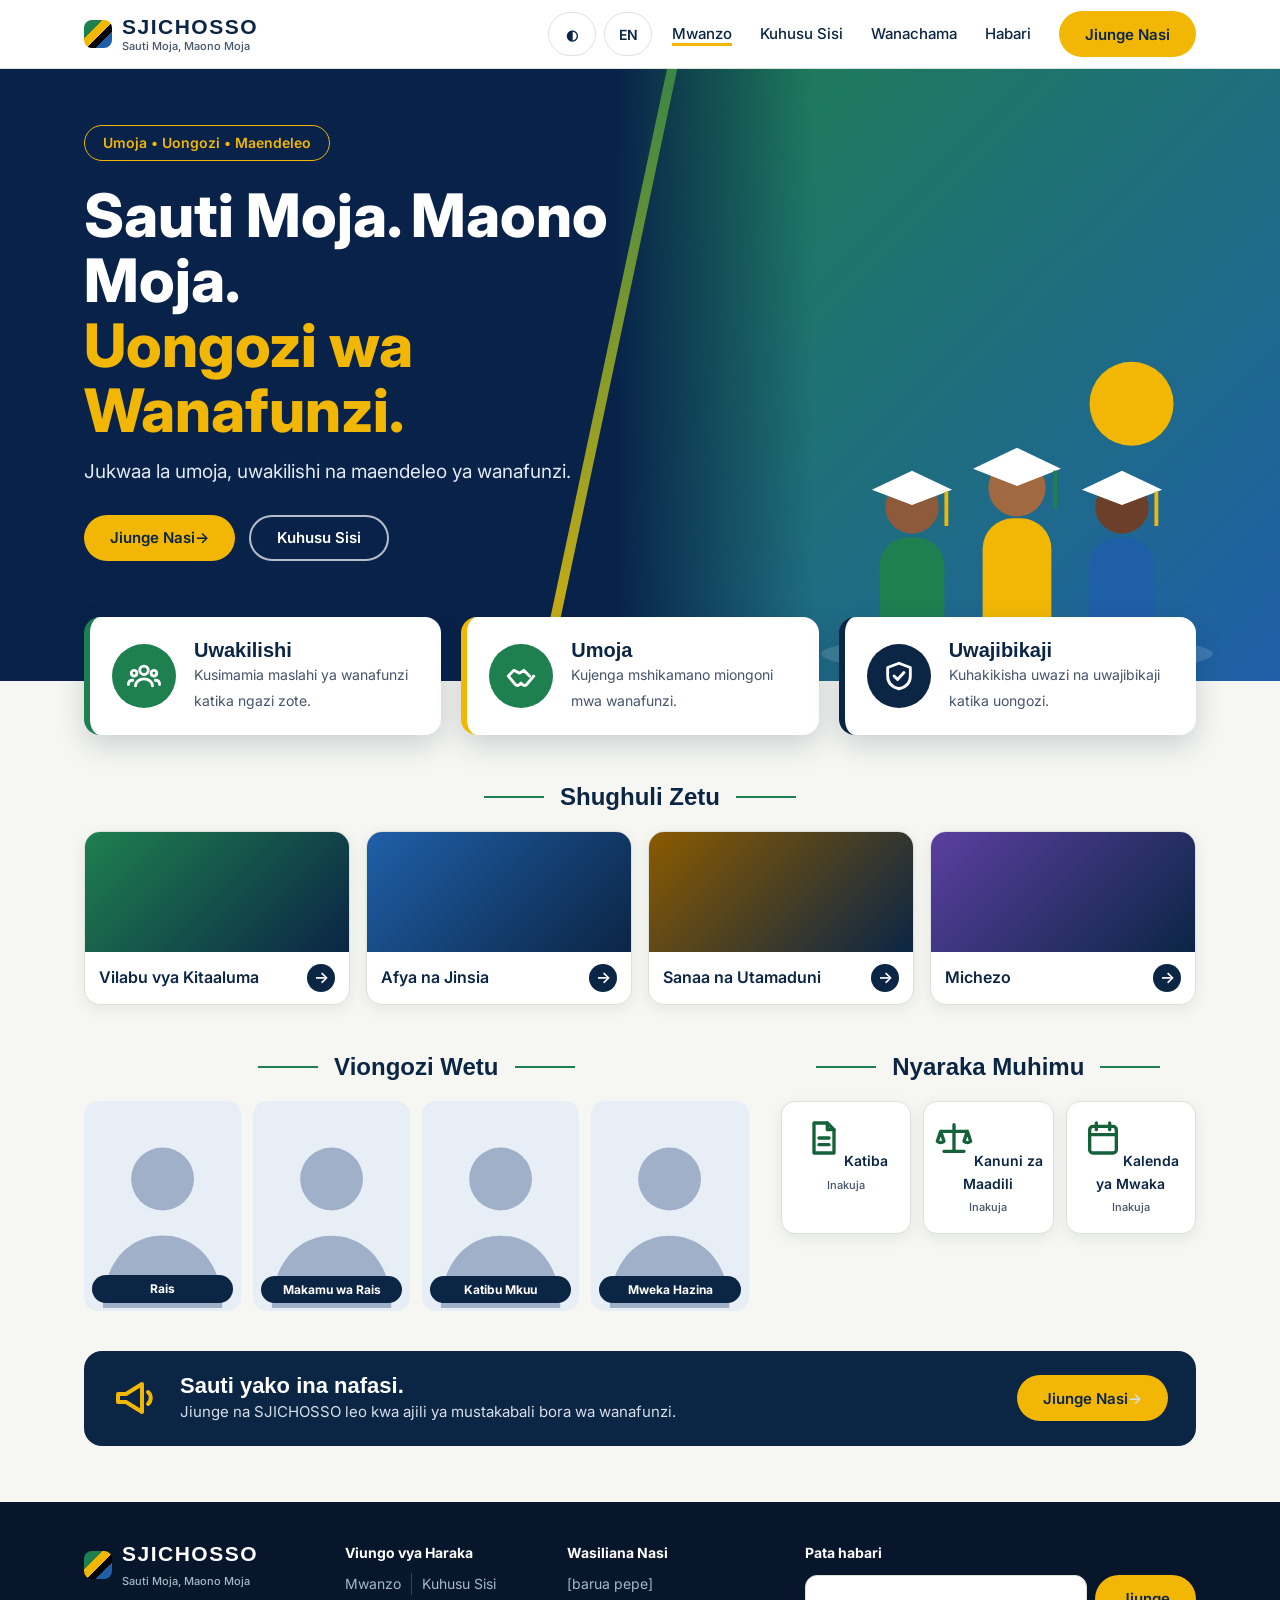
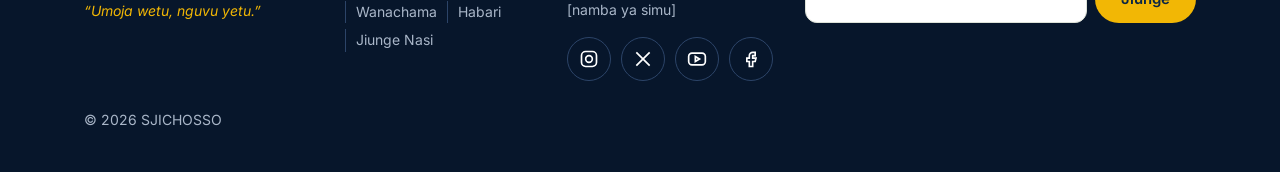
==== commit 6a33cfeb: "Update index.html" ====
--- a/index.html
+++ b/index.html
@@ -7,7 +7,7 @@
 <meta name="description" content="Muungano wa viongozi wa wanafunzi wa vyuo vyote Tanzania.">
 <link rel="icon" href="data:image/svg+xml,&lt;svg xmlns=%22http://www.w3.org/2000/svg%22 viewBox=%220 0 100 100%22&gt;&lt;text y=%22.9em%22 font-size=%2290%22&gt;🇹🇿&lt;/text&gt;&lt;/svg&gt;">
 <link href="https://fonts.googleapis.com/css2?family=Sora:wght@500;700;800&family=Inter:wght@400;500;600&display=swap" rel="stylesheet">
-<link rel="stylesheet" href="style.css">
+<link rel="stylesheet" href="style.css?v=3">
 </head>
 <body>
 <main>
@@ -20,6 +20,6 @@
 <div><div class="st r">Nyaraka Muhimu</div><div class="dg"><a class="dc r" href="kuhusu.html"><svg viewBox="0 0 24 24"><path d="M6 3h8l4 4v14H6z"/><path d="M14 3v4h4M9 12h6M9 16h6"/></svg>Katiba<small>Inakuja</small></a><a class="dc r" href="kuhusu.html"><svg viewBox="0 0 24 24"><path d="M12 4v16M6 20h12M4 8h16M4 8l-2 6a3 3 0 0 0 4 0zM20 8l-2 6a3 3 0 0 0 4 0z"/></svg>Kanuni za Maadili<small>Inakuja</small></a><a class="dc r" href="kuhusu.html"><svg viewBox="0 0 24 24"><rect x="4" y="5" width="16" height="16" rx="2"/><path d="M4 10h16M8 3v4M16 3v4"/></svg>Kalenda ya Mwaka<small>Inakuja</small></a></div></div></div>
 <div class="cb r"><svg viewBox="0 0 24 24"><path d="M3 10v4h4l8 5V5L7 10zM18 9a4 4 0 0 1 0 6"/></svg><div><b>Sauti yako ina nafasi.</b><span>Jiunge na SJICHOSSO leo kwa ajili ya mustakabali bora wa wanafunzi.</span></div><a class="btn gold" href="jiunge.html">Jiunge Nasi <span aria-hidden="true">→</span></a></div>
 </div></main>
-<script src="app.js"></script>
+<script src="app.js?v=3"></script>
 </body>
 </html>
--- a/style.css
+++ b/style.css
@@ -62,3 +62,41 @@
 @media(max-width:820px){nav{display:none;position:absolute;top:68px;left:0;right:0;background:#0B2545;flex-direction:column;padding:20px 24px;align-items:flex-start}nav.open{display:flex}#burger{display:block}.panel.on{grid-template-columns:1fr}.panel{padding:26px}section{padding:72px 0}.hero{padding:64px 0 88px}}
 .art{position:absolute;right:24px;bottom:-96px;width:min(440px,38%)}@media(max-width:1000px){.art{display:none}}@media(min-width:1001px){.hero h1,.hero p{max-width:620px}}.stats{background:var(--card);border-bottom:1px solid var(--line)}.sg{display:grid;grid-template-columns:repeat(auto-fit,minmax(180px,1fr));gap:24px;padding:40px 0 16px;text-align:center}.sg b{font:800 44px Sora,sans-serif;color:var(--acc);display:block}.sg span{color:var(--muted);font-size:14px}.note{font-size:12px;color:var(--muted);text-align:center;padding-bottom:16px}.mq{overflow:hidden;border-bottom:1px solid var(--line);padding:18px 0}.mt{display:flex;gap:48px;width:max-content;animation:mv 30s linear infinite;font:700 18px Sora,sans-serif;color:var(--muted);letter-spacing:2px}@keyframes mv{to{transform:translateX(-50%)}}@media(prefers-reduced-motion:reduce){.mt{animation:none}}.g3{display:grid;grid-template-columns:repeat(auto-fit,minmax(280px,1fr));gap:24px;margin-top:40px}.ph{height:230px;border-radius:20px;display:flex;align-items:flex-end;padding:20px;color:#fff;font-weight:600;position:relative;overflow:hidden}.ph svg{position:absolute;right:18px;top:18px;width:110px}.ev{display:flex;gap:16px;align-items:flex-start;padding:28px}.ev:before{display:none}.dt{min-width:64px;height:72px;border-radius:14px;background:var(--navy);color:#fff;text-align:center;padding-top:12px;font:800 24px Sora,sans-serif;line-height:1}.dt small{display:block;font:600 12px Inter,sans-serif;color:#F2B705;margin-top:6px}.ev h3{font-size:20px}.q{background:var(--navy);color:#fff;border-radius:24px;padding:48px 24px;text-align:center}.q p{font:600 clamp(20px,3vw,30px) Sora,sans-serif;max-width:760px;margin:0 auto;line-height:1.35}.q small{display:block;margin-top:20px;color:#F2B705}.lb{margin-left:auto;margin-right:20px;min-width:48px;min-height:44px;border:1px solid rgba(255,255,255,.55);background:transparent;color:#fff;border-radius:999px;font:600 14px Inter,sans-serif;cursor:pointer}.lb:hover{border-color:#F2B705;color:#F2B705}@media(max-width:820px){.lb{margin-right:4px}}#lang{margin-left:0}.lb.t{margin-left:auto;margin-right:8px}.chips{display:flex;flex-wrap:wrap;gap:10px;margin:32px 0 8px}.chip{min-height:44px;padding:0 20px;border-radius:999px;border:1px solid var(--line);background:var(--card);color:var(--ink);font:600 14px Inter,sans-serif;cursor:pointer}.chip[aria-selected='true']{background:var(--navy);color:#fff;border-color:var(--navy)}.mg{display:grid;grid-template-columns:repeat(auto-fit,minmax(240px,1fr));gap:20px;margin-top:28px}.mc{background:var(--card);border:1px solid var(--line);border-radius:20px;padding:28px;border-top:6px solid var(--a);transition:transform .25s}.mc:hover{transform:translateY(-4px)}.mc i{display:flex;align-items:center;justify-content:center;width:52px;height:52px;border-radius:14px;background:var(--a);color:#fff;font:800 18px Sora,sans-serif;font-style:normal;margin-bottom:16px}.mc b{display:block;font:800 32px Sora,sans-serif;letter-spacing:1px}.mc p{margin:6px 0 18px;color:var(--muted)}.mr{display:flex;justify-content:space-between;align-items:center;font-size:13px;font-weight:600;color:var(--muted)}.mr em{font-style:normal;padding:4px 12px;border-radius:999px;border:1px solid var(--line)}details{border-bottom:1px solid var(--line);padding:6px 0}summary{cursor:pointer;font-weight:600;min-height:44px;display:flex;align-items:center}details p{margin:0 0 12px;color:var(--muted)}.dl{display:flex;justify-content:space-between;align-items:center;gap:12px;padding:16px 0;border-bottom:1px solid var(--line);font-weight:500}.dl em{font-style:normal;font-size:12px;font-weight:600;padding:4px 12px;border-radius:999px;background:var(--gold);color:#0B2545;white-space:nowrap}.ct{margin-top:12px}.hero:before{content:'';position:absolute;inset:0;background-image:radial-gradient(rgba(242,183,5,.4) 1.3px,transparent 1.6px);background-size:36px 36px;-webkit-mask-image:linear-gradient(100deg,transparent 30%,#000 90%);mask-image:linear-gradient(100deg,transparent 30%,#000 90%);pointer-events:none}.bento{display:grid;grid-template-columns:repeat(3,1fr);grid-auto-rows:minmax(160px,auto);gap:16px;margin-top:32px}.bt{background:var(--bg);border:1px solid var(--line);border-radius:18px;padding:24px;display:flex;flex-direction:column;justify-content:flex-end}.bt.tall{grid-row:span 2}.bt b{font:800 clamp(40px,6vw,64px) Sora,sans-serif;color:var(--acc);line-height:1}.bt span{color:var(--muted);margin-top:8px}.bp{border-radius:18px;padding:18px;display:flex;align-items:flex-end;color:#fff;font-size:13px;font-weight:600;background:linear-gradient(150deg,#1E7F4F,#0B2545)}.bp.b2{background:linear-gradient(150deg,#1F5FA8,#0B2545)}@media(max-width:820px){.bento{grid-template-columns:1fr 1fr}.bt.tall{grid-row:auto}}.exec{background-color:var(--navy);color:#fff;background-image:repeating-radial-gradient(circle at 100% 0,transparent 0 14px,rgba(242,183,5,.22) 15px 16px),repeating-radial-gradient(circle at 0 100%,transparent 0 14px,rgba(242,183,5,.22) 15px 16px);background-size:420px 420px;background-position:right top,left bottom;background-repeat:no-repeat}.exec .eyebrow{color:#F2B705}.eg{display:grid;grid-template-columns:repeat(auto-fit,minmax(170px,1fr));gap:36px 20px;margin-top:48px;text-align:center}.av{width:136px;height:136px;border-radius:50%;background:#E8EEF6;margin:0 auto 14px;overflow:hidden;border:3px solid rgba(242,183,5,.7)}.av svg{width:100%;height:100%;fill:#9FB0C8}.ex span{display:block;color:#F2B705;font-size:14px}.ex b{display:block;margin-top:4px;font-size:15px}.fc{min-height:44px;padding:0 20px;border-radius:999px;border:1px solid var(--line);background:var(--card);color:var(--ink);font:600 14px Inter,sans-serif;cursor:pointer}.fc[aria-selected='true']{background:var(--navy);color:#fff;border-color:var(--navy)}.feat{display:grid;grid-template-columns:1.1fr 1fr;border-radius:24px;overflow:hidden;background:var(--navy);color:#fff;margin-bottom:24px}.fp{min-height:240px;background:linear-gradient(135deg,#1E7F4F,#1F5FA8);display:flex;align-items:flex-end;padding:20px;font-weight:600}.ft{padding:32px}.ft h3{font-size:26px;margin:14px 0 10px}.ft p{color:#D6DEE9;margin:0}@media(max-width:820px){.feat{grid-template-columns:1fr}}.fg{display:grid;grid-template-columns:1.2fr 1fr 1.2fr;gap:32px}@media(max-width:820px){.fg{grid-template-columns:1fr}}footer b{display:block;color:#fff;margin-bottom:8px}footer p{margin:4px 0}#nf{display:flex;gap:8px;max-width:none;margin-top:10px}#nf input{width:auto;flex:1;min-width:0;margin-top:0}#nf .btn{min-height:48px}.so{display:flex;gap:10px;margin-top:16px}.so a{width:44px;height:44px;border-radius:50%;border:1px solid #2C4468;display:flex;align-items:center;justify-content:center;color:#fff}.so svg{width:20px;height:20px;fill:none;stroke:currentColor;stroke-width:2}
 nav a.cur{color:#F2B705}
+
+header{background:var(--card);color:var(--ink);backdrop-filter:none;border-bottom:1px solid var(--line)}
+nav a{color:var(--ink);font-weight:500}nav a:hover{color:var(--acc)}nav a.cur{color:var(--ink);box-shadow:inset 0 -3px 0 #F2B705}nav a.btn,nav a.btn:hover{color:#0B2545}
+.lb{border-color:var(--line);color:var(--ink)}.lb:hover{border-color:var(--acc);color:var(--acc)}#burger{color:var(--ink)}
+@media(max-width:820px){nav{background:var(--card);border-bottom:1px solid var(--line)}.lt small{display:none}}
+.logo{color:var(--ink)}.lt{display:flex;flex-direction:column;line-height:1.15}.lt b{font:800 21px Sora,sans-serif;letter-spacing:1.5px}.lt small{font:500 11px Inter,sans-serif;letter-spacing:0;color:var(--muted)}
+.hero2{background:linear-gradient(100deg,#08224A 0 55%,#0B2E5E);color:#fff;position:relative;overflow:hidden}
+.hero2:before{content:'';position:absolute;top:-20%;bottom:-20%;left:47%;width:10px;background:linear-gradient(#1E7F4F,#F2B705);transform:rotate(12deg);z-index:2}
+.hl{padding:56px 0 120px;max-width:54%;position:relative;z-index:3}
+.pill{display:inline-block;border:1.5px solid #F2B705;color:#F2B705;border-radius:999px;padding:6px 18px;font-weight:600;font-size:14px}
+.hero2 h1{font-size:clamp(34px,5.2vw,60px);font-weight:800;margin:22px 0 14px;line-height:1.08}.hero2 h1 span{color:#F2B705;display:block}
+.hero2 p{font-size:19px;color:#E4EAF3;margin:0 0 28px;max-width:520px}
+.hp{position:absolute;right:0;top:0;bottom:0;width:52%;background:linear-gradient(135deg,#1E7F4F,#1F5FA8)}
+.hp img{position:absolute;inset:0;width:100%;height:100%;object-fit:cover}.hp svg{position:absolute;right:8%;bottom:0;width:min(420px,80%)}
+.hp:after{content:'';position:absolute;inset:0;background:linear-gradient(90deg,#08224A 0,transparent 30%)}
+@media(max-width:820px){.hero2:before{display:none}.hl{max-width:none;padding:32px 0 100px}.hp{position:relative;width:100%;height:230px}.hp:after{background:linear-gradient(0deg,#08224A 0,transparent 40%)}}
+.vc{display:grid;grid-template-columns:repeat(auto-fit,minmax(260px,1fr));gap:20px;margin-top:-64px;position:relative;z-index:4}
+.v{background:var(--card);border-radius:16px;box-shadow:0 10px 28px rgba(11,37,69,.18);padding:22px;display:flex;gap:18px;align-items:center;border-left:6px solid var(--c)}
+.v .ic{width:64px;height:64px;border-radius:50%;background:var(--i);display:flex;align-items:center;justify-content:center;flex:none}
+.v svg{width:34px;height:34px;fill:none;stroke:#fff;stroke-width:2;stroke-linecap:round;stroke-linejoin:round}.v b{display:block;font:700 20px Sora,sans-serif}.v span{color:var(--muted);font-size:14px}
+.st{display:flex;align-items:center;justify-content:center;gap:16px;font:700 24px Sora,sans-serif;margin:48px 0 20px}.st:before,.st:after{content:'';height:2px;width:60px;background:#1E7F4F}
+.ag{display:grid;grid-template-columns:repeat(auto-fit,minmax(220px,1fr));gap:16px}
+.ac{display:block;text-decoration:none;color:inherit;border-radius:16px;overflow:hidden;background:var(--card);border:1px solid var(--line);box-shadow:0 4px 14px rgba(11,37,69,.08)}
+.ap{height:120px;background-size:cover;background-position:center}.al{display:flex;align-items:center;gap:10px;padding:12px 14px;font-weight:600}
+.ar{margin-left:auto;width:28px;height:28px;border-radius:50%;background:var(--navy);color:#fff;display:flex;align-items:center;justify-content:center;font-style:normal}
+.two2{display:grid;grid-template-columns:1.6fr 1fr;gap:32px}@media(max-width:820px){.two2{grid-template-columns:1fr}}
+.lg{display:grid;grid-template-columns:repeat(auto-fit,minmax(120px,1fr));gap:12px}
+.lp{position:relative;aspect-ratio:3/4;border-radius:14px;overflow:hidden;background:#E8EEF6}
+.lp img,.lp svg{position:absolute;inset:0;width:100%;height:100%}.lp img{object-fit:cover}.lp svg{fill:#9FB0C8}
+.lp b{position:absolute;left:8px;right:8px;bottom:8px;background:var(--navy);color:#fff;border-radius:999px;text-align:center;font-size:12px;padding:4px 6px}
+.dg{display:grid;grid-template-columns:repeat(auto-fit,minmax(96px,1fr));gap:12px}
+.dc{background:var(--card);border:1px solid var(--line);border-radius:14px;padding:16px 8px;text-align:center;text-decoration:none;color:inherit;font-weight:600;font-size:14px;box-shadow:0 4px 14px rgba(11,37,69,.08)}
+.dc svg{width:40px;height:40px;stroke:var(--acc);fill:none;stroke-width:2;stroke-linecap:round;stroke-linejoin:round;margin-bottom:8px}.dc small{display:block;color:var(--muted);font-weight:500;font-size:11px;margin-top:4px}
+.cb{background:var(--navy);color:#fff;border-radius:18px;padding:22px 28px;display:flex;align-items:center;gap:20px;flex-wrap:wrap;margin:40px 0 56px}
+.cb svg{width:48px;height:48px;stroke:#F2B705;fill:none;stroke-width:2;stroke-linecap:round;stroke-linejoin:round}.cb div{flex:1;min-width:220px}.cb b{display:block;font:700 22px Sora,sans-serif}.cb span{color:#D6DEE9;font-size:15px}
+.fg2{display:grid;grid-template-columns:1.2fr 1fr 1fr 1.2fr;gap:32px}@media(max-width:820px){.fg2{grid-template-columns:1fr}}
+.sl{font-style:italic;color:#F2B705;margin-top:12px}.ql{display:flex;flex-wrap:wrap;gap:6px 0}.ql a{color:#A9B6C8;text-decoration:none;padding:0 10px;border-left:1px solid #2C4468}.ql a:first-child{padding-left:0;border:0}
+.lf{display:flex;gap:10px;align-items:center;color:#fff}.lf .lt small{color:#A9B6C8}
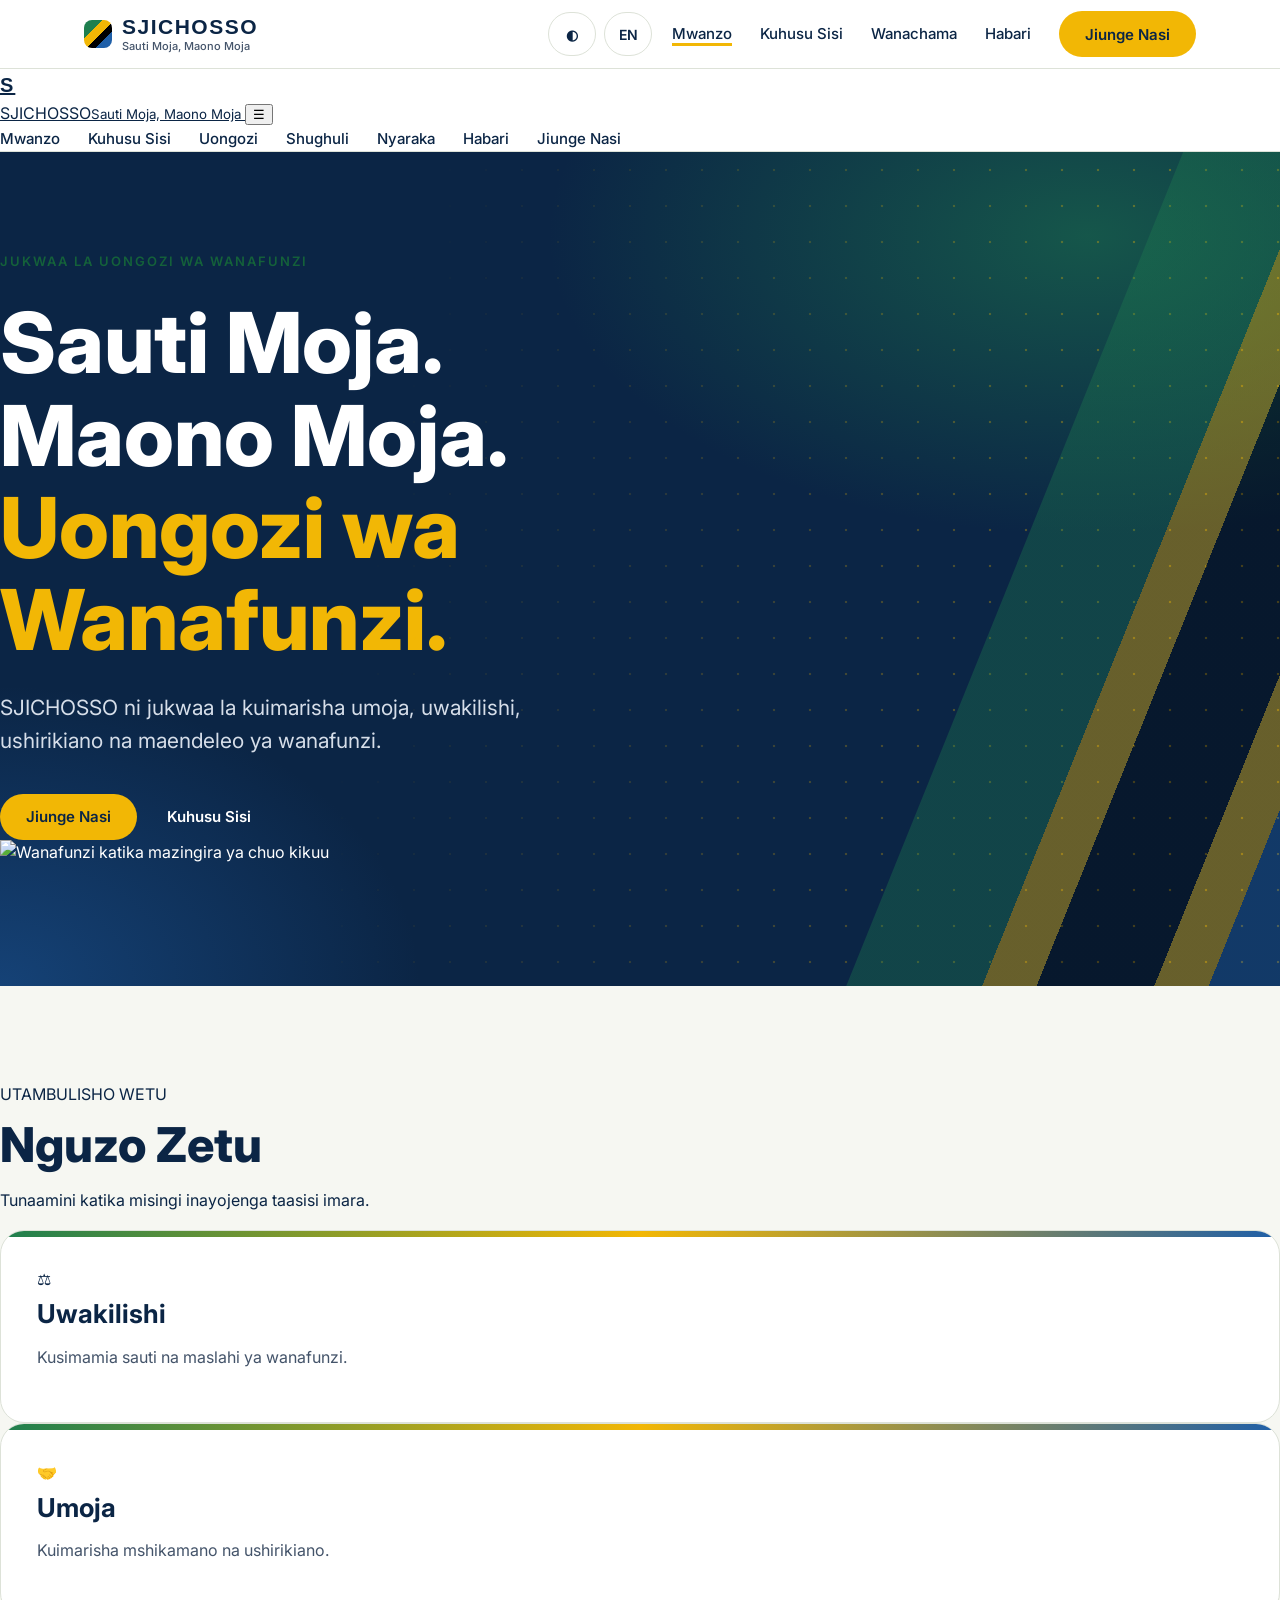
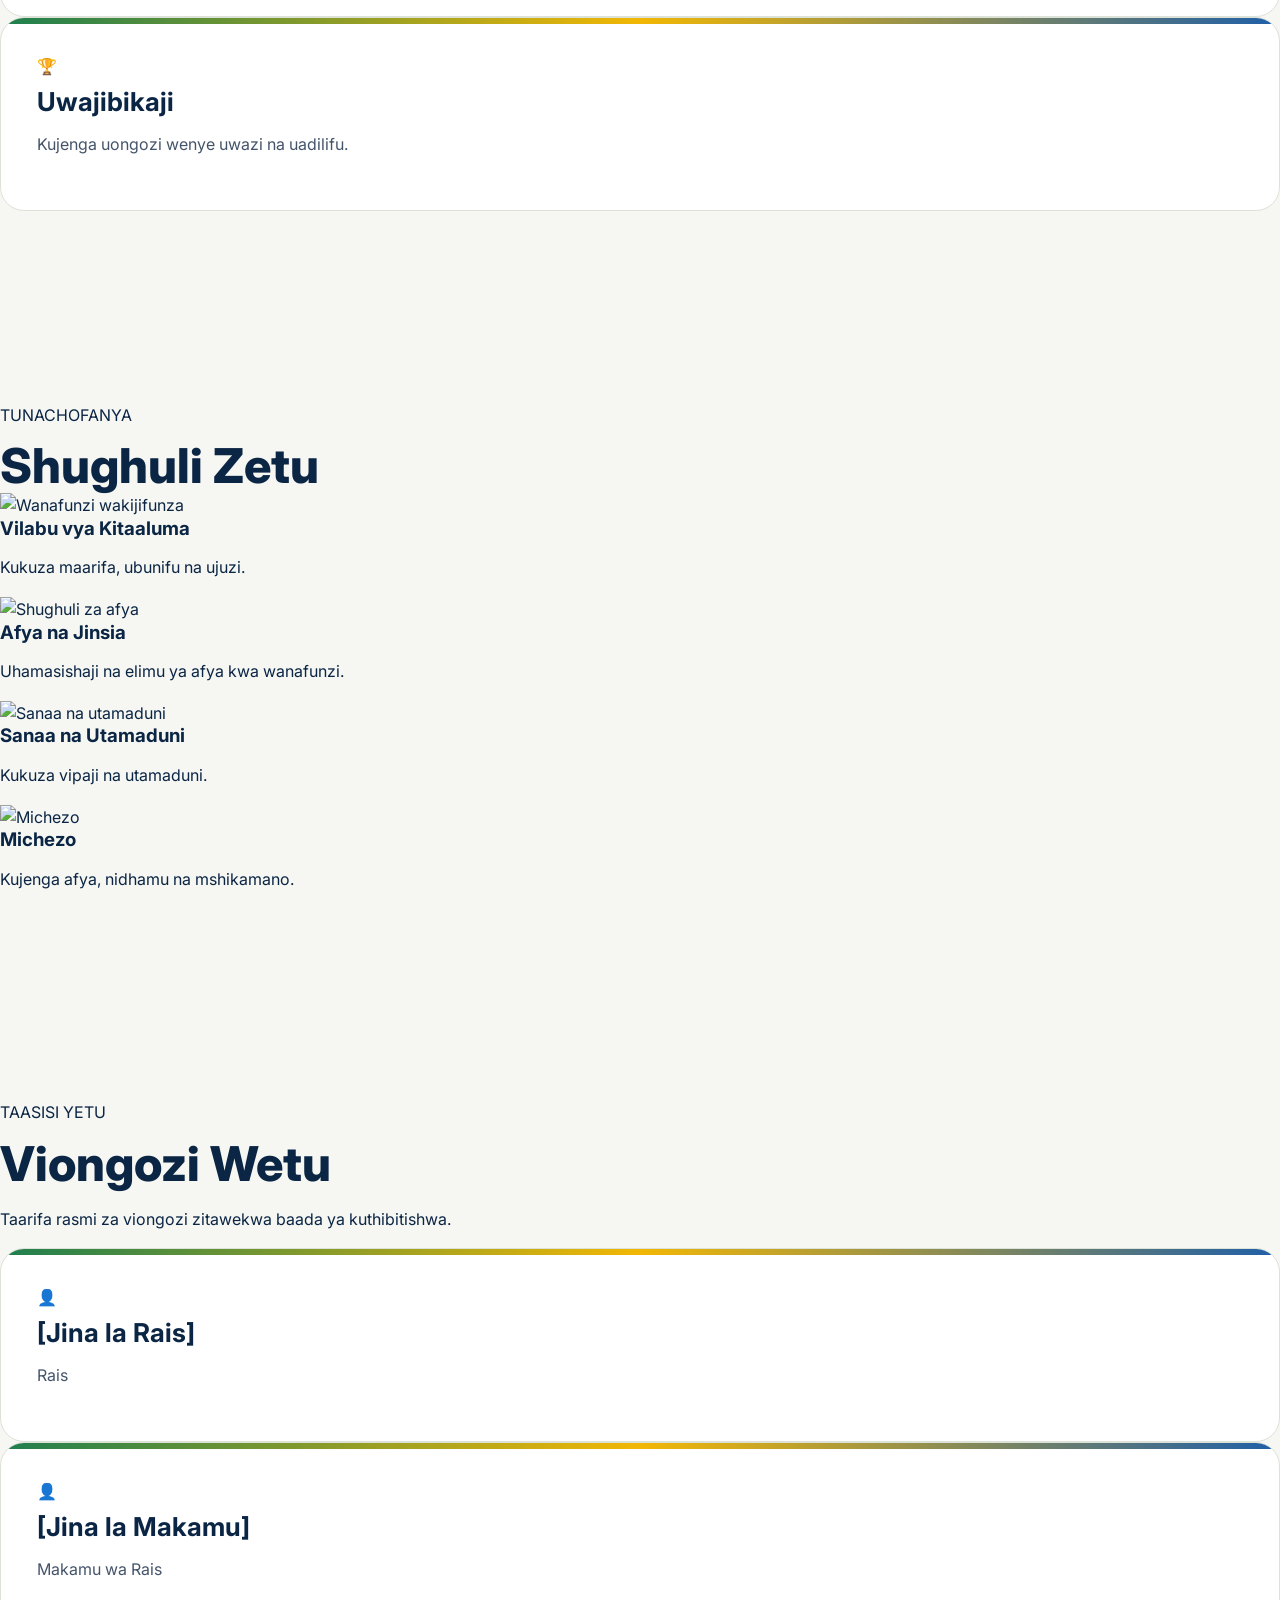
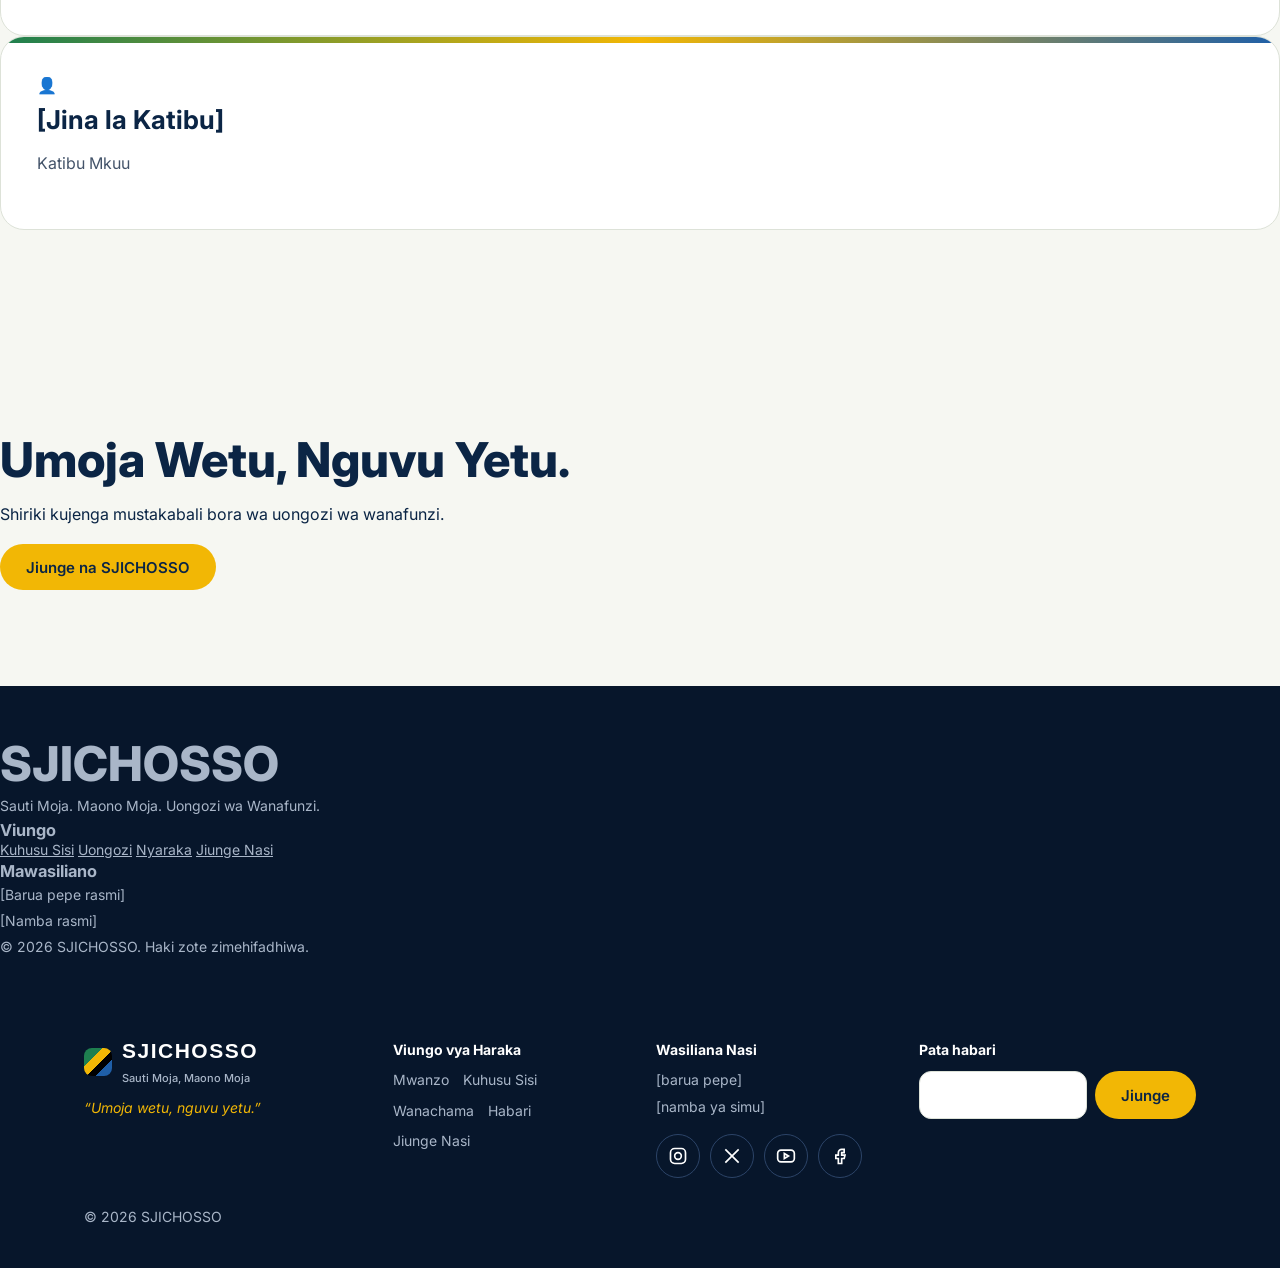
==== commit 016aedbe: "Update index.html" ====
--- a/index.html
+++ b/index.html
@@ -1,25 +1,186 @@
-<!doctype html>
+
+<!DOCTYPE html>
 <html lang="sw">
 <head>
-<meta charset="utf-8">
-<meta name="viewport" content="width=device-width, initial-scale=1, viewport-fit=cover">
-<title data-en="SJICHOSSO – One Voice, One Vision">SJICHOSSO – Sauti Moja, Maono Moja</title>
-<meta name="description" content="Muungano wa viongozi wa wanafunzi wa vyuo vyote Tanzania.">
-<link rel="icon" href="data:image/svg+xml,&lt;svg xmlns=%22http://www.w3.org/2000/svg%22 viewBox=%220 0 100 100%22&gt;&lt;text y=%22.9em%22 font-size=%2290%22&gt;🇹🇿&lt;/text&gt;&lt;/svg&gt;">
-<link href="https://fonts.googleapis.com/css2?family=Sora:wght@500;700;800&family=Inter:wght@400;500;600&display=swap" rel="stylesheet">
-<link rel="stylesheet" href="style.css?v=3">
+  <meta charset="UTF-8">
+  <meta name="viewport" content="width=device-width, initial-scale=1.0">
+  <meta name="theme-color" content="#09264a">
+  <meta name="description" content="SJICHOSSO - Sauti Moja. Maono Moja. Uongozi wa Wanafunzi.">
+  <title>SJICHOSSO | Sauti Moja, Maono Moja</title>
+  <link rel="preconnect" href="https://fonts.googleapis.com">
+  <link href="https://fonts.googleapis.com/css2?family=Inter:wght@400;500;600;700;800&display=swap" rel="stylesheet">
+  <link rel="stylesheet" href="style.css">
 </head>
 <body>
+
+<header class="header">
+  <div class="container navbar">
+    <a href="index.html" class="brand">
+      <span class="logo">S</span>
+      <span>SJICHOSSO<small>Sauti Moja, Maono Moja</small></span>
+    </a>
+
+    <button class="menu-toggle" id="menuToggle"
+      aria-label="Fungua menyu" aria-expanded="false">☰</button>
+
+    <nav id="navMenu">
+      <a href="index.html">Mwanzo</a>
+      <a href="kuhusu.html">Kuhusu Sisi</a>
+      <a href="uongozi.html">Uongozi</a>
+      <a href="shughuli.html">Shughuli</a>
+      <a href="nyaraka.html">Nyaraka</a>
+      <a href="habari.html">Habari</a>
+      <a href="jiunge.html" class="nav-btn">Jiunge Nasi</a>
+    </nav>
+  </div>
+</header>
+
 <main>
-<div class="hero2"><div class="hp"><svg viewBox='0 0 440 360' aria-hidden='true'><circle cx='340' cy='70' r='44' fill='#F2B705'/><ellipse cx='220' cy='332' rx='205' ry='22' fill='rgba(255,255,255,.14)'/><rect x='76' y='210' width='68' height='122' rx='30' fill='#1E7F4F'/><circle cx='110' cy='178' r='28' fill='#8D5A3B'/><polygon points='68,160 110,140 152,160 110,176' fill='#fff'/><line x1='146' y1='162' x2='146' y2='198' stroke='#F2B705' stroke-width='4'/><rect x='184' y='190' width='72' height='142' rx='32' fill='#F2B705'/><circle cx='220' cy='158' r='30' fill='#A0693F'/><polygon points='174,138 220,116 266,138 220,156' fill='#fff'/><line x1='260' y1='140' x2='260' y2='180' stroke='#1E7F4F' stroke-width='4'/><rect x='296' y='210' width='68' height='122' rx='30' fill='#1F5FA8'/><circle cx='330' cy='178' r='28' fill='#6B3F2A'/><polygon points='288,160 330,140 372,160 330,176' fill='#fff'/><line x1='366' y1='162' x2='366' y2='198' stroke='#F2B705' stroke-width='4'/></svg><img src="hero.jpg" alt="Viongozi wa wanafunzi" onerror="this.style.display='none'"></div><div class="wrap"><div class="hl"><span class="pill">Umoja • Uongozi • Maendeleo</span><h1>Sauti Moja. Maono Moja. <span>Uongozi wa Wanafunzi.</span></h1><p>Jukwaa la umoja, uwakilishi na maendeleo ya wanafunzi.</p><div class="cta"><a class="btn gold" href="jiunge.html">Jiunge Nasi <span aria-hidden="true">→</span></a><a class="btn ghost" href="kuhusu.html">Kuhusu Sisi</a></div></div></div></div>
-<div class="wrap">
-<div class="vc"><div class="v r" style="--c:#1E7F4F;--i:#1E7F4F"><div class="ic"><svg viewBox="0 0 24 24"><circle cx="12" cy="8" r="3"/><circle cx="5" cy="10" r="2"/><circle cx="19" cy="10" r="2"/><path d="M6 19c0-3 3-5 6-5s6 2 6 5M1 18c0-2 1-3 3-3M23 18c0-2-1-3-3-3"/></svg></div><div><b>Uwakilishi</b><span>Kusimamia maslahi ya wanafunzi katika ngazi zote.</span></div></div><div class="v r" style="--c:#F2B705;--i:#1E7F4F"><div class="ic"><svg viewBox="0 0 24 24"><path d="M3 12l4-4 4 2 3-2 4 4M3 12l5 6a2 2 0 0 0 3 0l1-1M21 12l-5 6a2 2 0 0 1-3 0"/></svg></div><div><b>Umoja</b><span>Kujenga mshikamano miongoni mwa wanafunzi.</span></div></div><div class="v r" style="--c:#0B2545;--i:#0B2545"><div class="ic"><svg viewBox="0 0 24 24"><path d="M12 3l8 3v6c0 5-3.5 8-8 9-4.5-1-8-4-8-9V6z"/><path d="M8.5 12l2.5 2.5 4.5-5"/></svg></div><div><b>Uwajibikaji</b><span>Kuhakikisha uwazi na uwajibikaji katika uongozi.</span></div></div></div>
-<div class="st r">Shughuli Zetu</div>
-<div class="ag"><a class="ac r" href="kuhusu.html"><div class="ap" style="background-image:url(vilabu.jpg),linear-gradient(135deg,#1E7F4F,#0B2545)"></div><div class="al">Vilabu vya Kitaaluma<i class="ar">→</i></div></a><a class="ac r" href="kuhusu.html"><div class="ap" style="background-image:url(afya.jpg),linear-gradient(135deg,#1F5FA8,#0B2545)"></div><div class="al">Afya na Jinsia<i class="ar">→</i></div></a><a class="ac r" href="kuhusu.html"><div class="ap" style="background-image:url(sanaa.jpg),linear-gradient(135deg,#8A5A00,#0B2545)"></div><div class="al">Sanaa na Utamaduni<i class="ar">→</i></div></a><a class="ac r" href="kuhusu.html"><div class="ap" style="background-image:url(michezo.jpg),linear-gradient(135deg,#5B3FA0,#0B2545)"></div><div class="al">Michezo<i class="ar">→</i></div></a></div>
-<div class="two2"><div><div class="st r">Viongozi Wetu</div><div class="lg"><div class="lp r"><svg viewBox="0 0 100 130"><circle cx="50" cy="48" r="20"/><path d="M12 130c0-30 18-46 38-46s38 16 38 46z"/></svg><img src="rais.jpg" alt="Rais" onerror="this.style.display='none'"><b>Rais</b></div><div class="lp r"><svg viewBox="0 0 100 130"><circle cx="50" cy="48" r="20"/><path d="M12 130c0-30 18-46 38-46s38 16 38 46z"/></svg><img src="makamu.jpg" alt="Makamu wa Rais" onerror="this.style.display='none'"><b>Makamu wa Rais</b></div><div class="lp r"><svg viewBox="0 0 100 130"><circle cx="50" cy="48" r="20"/><path d="M12 130c0-30 18-46 38-46s38 16 38 46z"/></svg><img src="katibu.jpg" alt="Katibu Mkuu" onerror="this.style.display='none'"><b>Katibu Mkuu</b></div><div class="lp r"><svg viewBox="0 0 100 130"><circle cx="50" cy="48" r="20"/><path d="M12 130c0-30 18-46 38-46s38 16 38 46z"/></svg><img src="hazina.jpg" alt="Mweka Hazina" onerror="this.style.display='none'"><b>Mweka Hazina</b></div></div></div>
-<div><div class="st r">Nyaraka Muhimu</div><div class="dg"><a class="dc r" href="kuhusu.html"><svg viewBox="0 0 24 24"><path d="M6 3h8l4 4v14H6z"/><path d="M14 3v4h4M9 12h6M9 16h6"/></svg>Katiba<small>Inakuja</small></a><a class="dc r" href="kuhusu.html"><svg viewBox="0 0 24 24"><path d="M12 4v16M6 20h12M4 8h16M4 8l-2 6a3 3 0 0 0 4 0zM20 8l-2 6a3 3 0 0 0 4 0z"/></svg>Kanuni za Maadili<small>Inakuja</small></a><a class="dc r" href="kuhusu.html"><svg viewBox="0 0 24 24"><rect x="4" y="5" width="16" height="16" rx="2"/><path d="M4 10h16M8 3v4M16 3v4"/></svg>Kalenda ya Mwaka<small>Inakuja</small></a></div></div></div>
-<div class="cb r"><svg viewBox="0 0 24 24"><path d="M3 10v4h4l8 5V5L7 10zM18 9a4 4 0 0 1 0 6"/></svg><div><b>Sauti yako ina nafasi.</b><span>Jiunge na SJICHOSSO leo kwa ajili ya mustakabali bora wa wanafunzi.</span></div><a class="btn gold" href="jiunge.html">Jiunge Nasi <span aria-hidden="true">→</span></a></div>
-</div></main>
-<script src="app.js?v=3"></script>
+<section class="hero">
+  <div class="container hero-content">
+    <div class="hero-text">
+      <span class="eyebrow">JUKWAA LA UONGOZI WA WANAFUNZI</span>
+      <h1>Sauti Moja.<br>Maono Moja.<br><span>Uongozi wa Wanafunzi.</span></h1>
+      <p>
+        SJICHOSSO ni jukwaa la kuimarisha umoja,
+        uwakilishi, ushirikiano na maendeleo ya wanafunzi.
+      </p>
+      <div class="hero-buttons">
+        <a href="jiunge.html" class="btn gold">Jiunge Nasi</a>
+        <a href="kuhusu.html" class="btn outline">Kuhusu Sisi</a>
+      </div>
+    </div>
+
+    <div class="hero-image">
+      <img
+        src="https://images.unsplash.com/photo-1523050854058-8df90110c9f1?auto=format&fit=crop&w=1200&q=85"
+        alt="Wanafunzi katika mazingira ya chuo kikuu">
+    </div>
+  </div>
+</section>
+
+<section class="container section">
+  <div class="section-title">
+    <span>UTAMBULISHO WETU</span>
+    <h2>Nguzo Zetu</h2>
+    <p>Tunaamini katika misingi inayojenga taasisi imara.</p>
+  </div>
+
+  <div class="cards">
+    <article class="card">
+      <div class="icon">⚖️</div>
+      <h3>Uwakilishi</h3>
+      <p>Kusimamia sauti na maslahi ya wanafunzi.</p>
+    </article>
+
+    <article class="card">
+      <div class="icon">🤝</div>
+      <h3>Umoja</h3>
+      <p>Kuimarisha mshikamano na ushirikiano.</p>
+    </article>
+
+    <article class="card">
+      <div class="icon">🏆</div>
+      <h3>Uwajibikaji</h3>
+      <p>Kujenga uongozi wenye uwazi na uadilifu.</p>
+    </article>
+  </div>
+</section>
+
+<section class="activities">
+  <div class="container section">
+    <div class="section-title">
+      <span>TUNACHOFANYA</span>
+      <h2>Shughuli Zetu</h2>
+    </div>
+
+    <div class="cards">
+      <article class="activity">
+        <img src="https://images.unsplash.com/photo-1523580846011-d3a5bc25702b?auto=format&fit=crop&w=700&q=80" alt="Wanafunzi wakijifunza">
+        <div><h3>Vilabu vya Kitaaluma</h3>
+        <p>Kukuza maarifa, ubunifu na ujuzi.</p></div>
+      </article>
+
+      <article class="activity">
+        <img src="https://images.unsplash.com/photo-1576091160399-112ba8d25d1d?auto=format&fit=crop&w=700&q=80" alt="Shughuli za afya">
+        <div><h3>Afya na Jinsia</h3>
+        <p>Uhamasishaji na elimu ya afya kwa wanafunzi.</p></div>
+      </article>
+
+      <article class="activity">
+        <img src="https://images.unsplash.com/photo-1516280440614-37939bbacd81?auto=format&fit=crop&w=700&q=80" alt="Sanaa na utamaduni">
+        <div><h3>Sanaa na Utamaduni</h3>
+        <p>Kukuza vipaji na utamaduni.</p></div>
+      </article>
+
+      <article class="activity">
+        <img src="https://images.unsplash.com/photo-1461896836934-ffe607ba8211?auto=format&fit=crop&w=700&q=80" alt="Michezo">
+        <div><h3>Michezo</h3>
+        <p>Kujenga afya, nidhamu na mshikamano.</p></div>
+      </article>
+    </div>
+  </div>
+</section>
+
+<section class="container section">
+  <div class="section-title">
+    <span>TAASISI YETU</span>
+    <h2>Viongozi Wetu</h2>
+    <p>Taarifa rasmi za viongozi zitawekwa baada ya kuthibitishwa.</p>
+  </div>
+
+  <div class="cards">
+    <article class="card leader">
+      <div class="avatar">👤</div>
+      <h3>[Jina la Rais]</h3>
+      <p>Rais</p>
+    </article>
+    <article class="card leader">
+      <div class="avatar">👤</div>
+      <h3>[Jina la Makamu]</h3>
+      <p>Makamu wa Rais</p>
+    </article>
+    <article class="card leader">
+      <div class="avatar">👤</div>
+      <h3>[Jina la Katibu]</h3>
+      <p>Katibu Mkuu</p>
+    </article>
+  </div>
+</section>
+
+<section class="join">
+  <div class="container">
+    <h2>Umoja Wetu, Nguvu Yetu.</h2>
+    <p>Shiriki kujenga mustakabali bora wa uongozi wa wanafunzi.</p>
+    <a href="jiunge.html" class="btn gold">Jiunge na SJICHOSSO</a>
+  </div>
+</section>
+</main>
+
+<footer>
+  <div class="container footer-content">
+    <div>
+      <h2>SJICHOSSO</h2>
+      <p>Sauti Moja. Maono Moja. Uongozi wa Wanafunzi.</p>
+    </div>
+    <div>
+      <h3>Viungo</h3>
+      <a href="kuhusu.html">Kuhusu Sisi</a>
+      <a href="uongozi.html">Uongozi</a>
+      <a href="nyaraka.html">Nyaraka</a>
+      <a href="jiunge.html">Jiunge Nasi</a>
+    </div>
+    <div>
+      <h3>Mawasiliano</h3>
+      <p>[Barua pepe rasmi]</p>
+      <p>[Namba rasmi]</p>
+    </div>
+  </div>
+  <div class="copyright">
+    © 2026 SJICHOSSO. Haki zote zimehifadhiwa.
+  </div>
+</footer>
+
+<script src="app.js"></script>
 </body>
 </html>
--- a/style.css
+++ b/style.css
@@ -100,3 +100,12 @@
 .fg2{display:grid;grid-template-columns:1.2fr 1fr 1fr 1.2fr;gap:32px}@media(max-width:820px){.fg2{grid-template-columns:1fr}}
 .sl{font-style:italic;color:#F2B705;margin-top:12px}.ql{display:flex;flex-wrap:wrap;gap:6px 0}.ql a{color:#A9B6C8;text-decoration:none;padding:0 10px;border-left:1px solid #2C4468}.ql a:first-child{padding-left:0;border:0}
 .lf{display:flex;gap:10px;align-items:center;color:#fff}.lf .lt small{color:#A9B6C8}
+.hero2 h1{font-size:clamp(30px,4.3vw,52px)}.hl{max-width:56%}
+.hp svg{bottom:84px;width:min(360px,74%)}
+.ql{gap:8px 0}.ql a{padding:0 14px 0 0;border:0}
+.btn span[aria-hidden]{margin-left:6px}
+@media(max-width:820px){.hl{max-width:none}.hp svg{bottom:0;width:min(300px,70%)}}
+.fg2>div{min-width:0}.fg2{grid-template-columns:minmax(0,1.2fr) minmax(0,1fr) minmax(0,1fr) minmax(0,1.2fr)}@media(max-width:820px){.fg2{grid-template-columns:minmax(0,1fr)}}
+.hero2 h1{font-size:clamp(28px,4vw,50px)}.hl{max-width:58%}
+@media(max-width:820px){.hl{max-width:none}}
+.dc svg{display:block;margin:0 auto 8px}
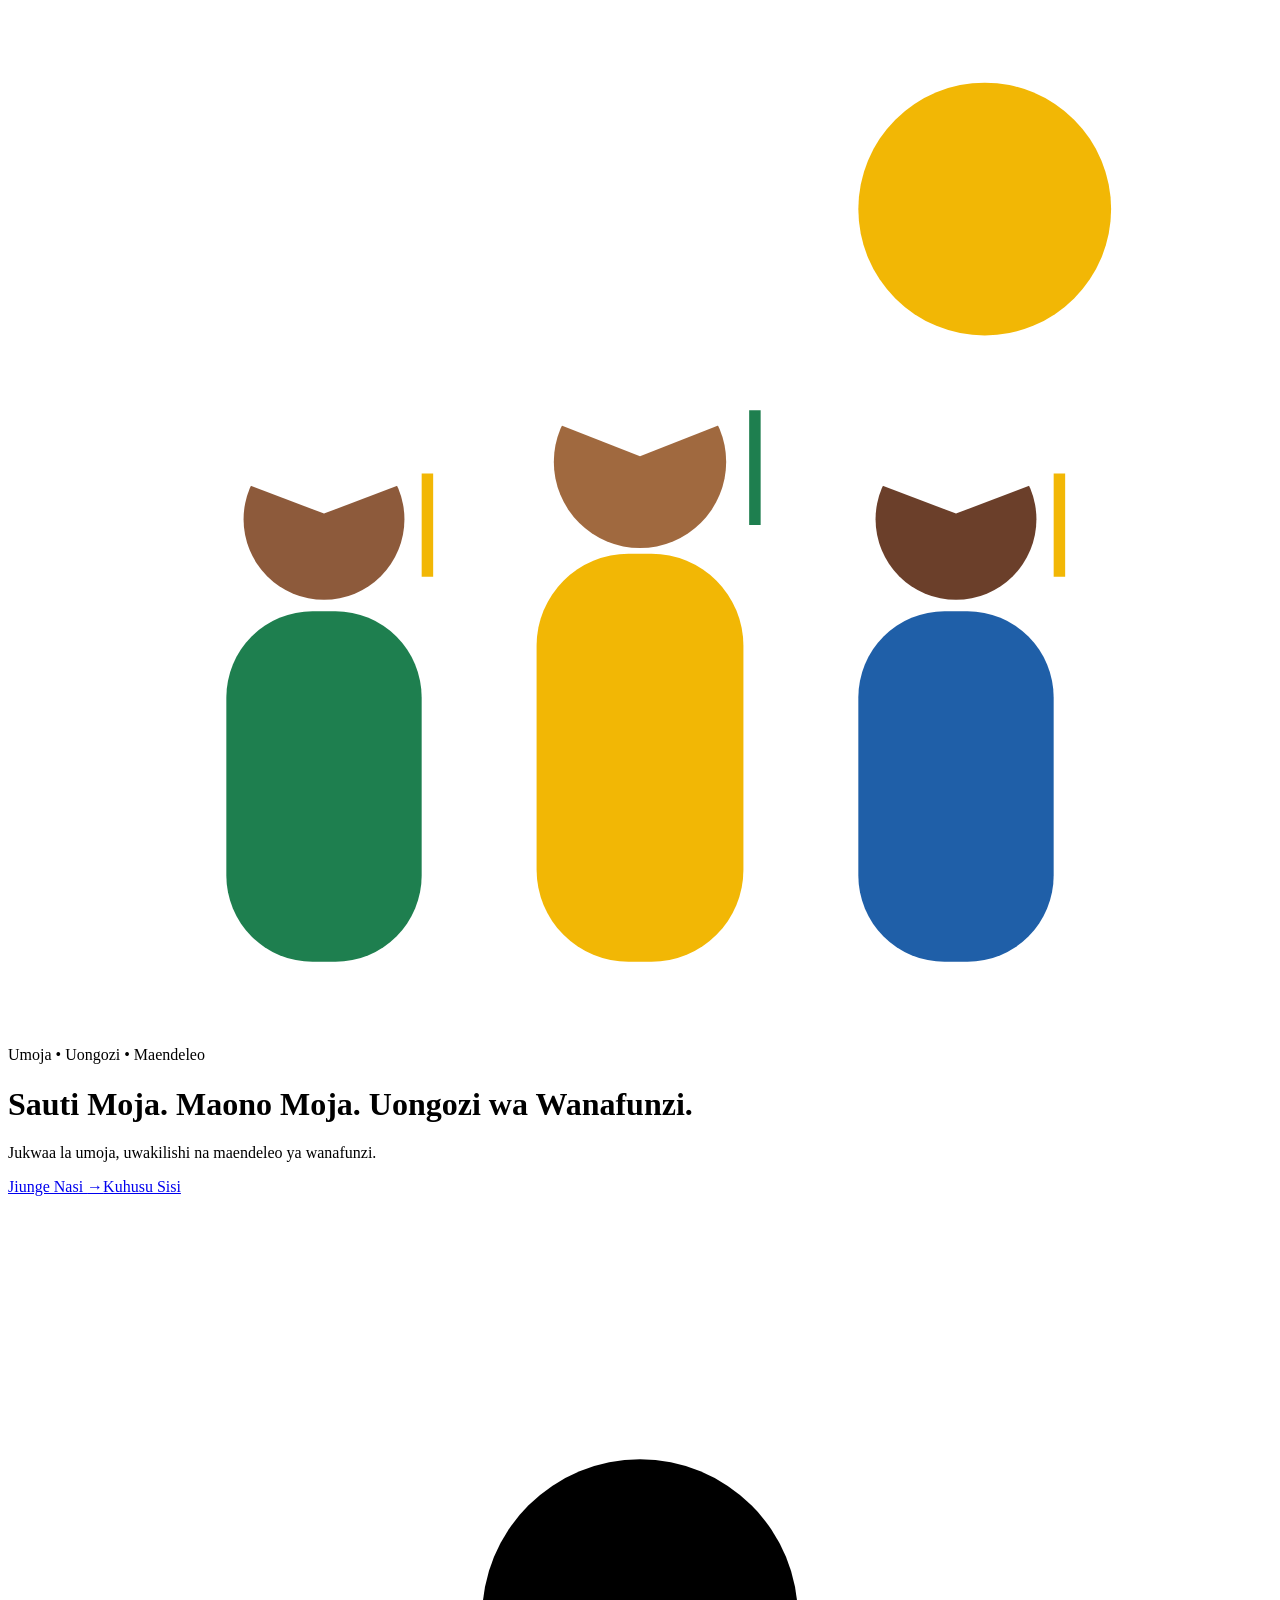
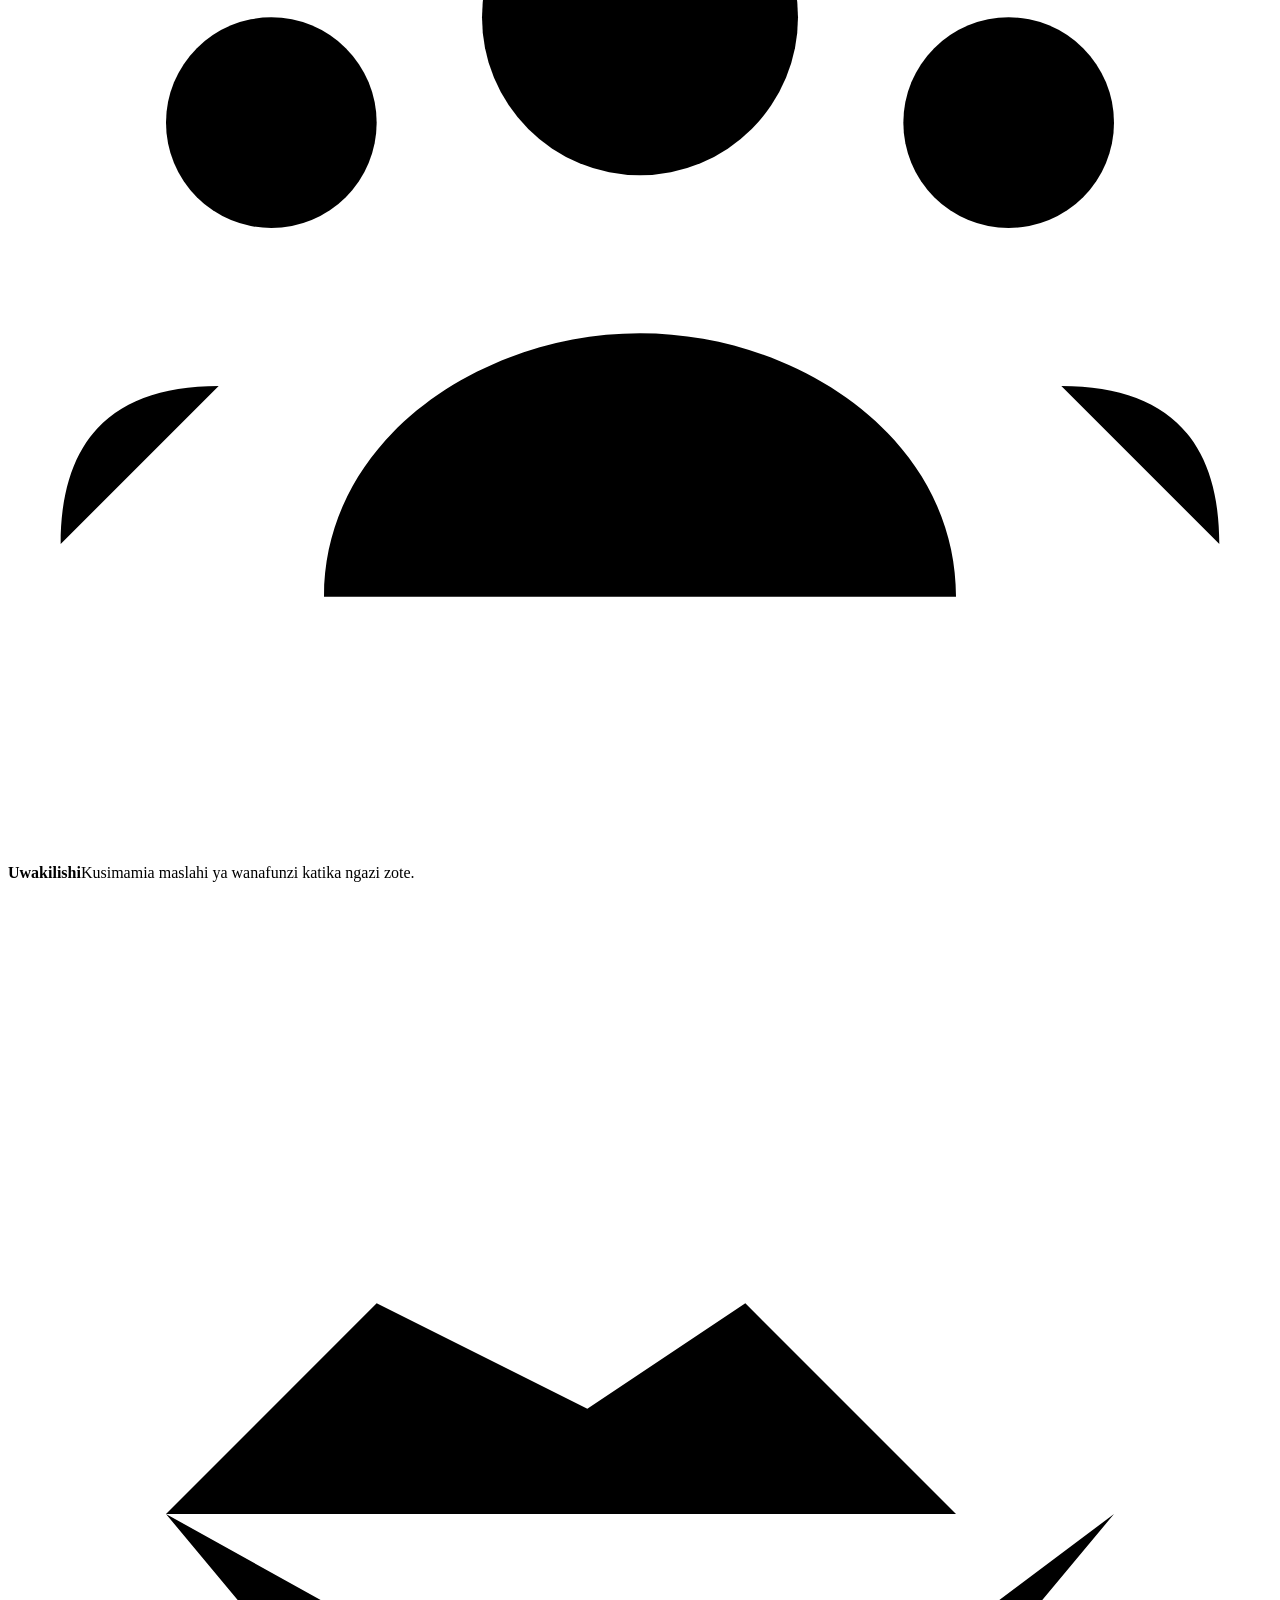
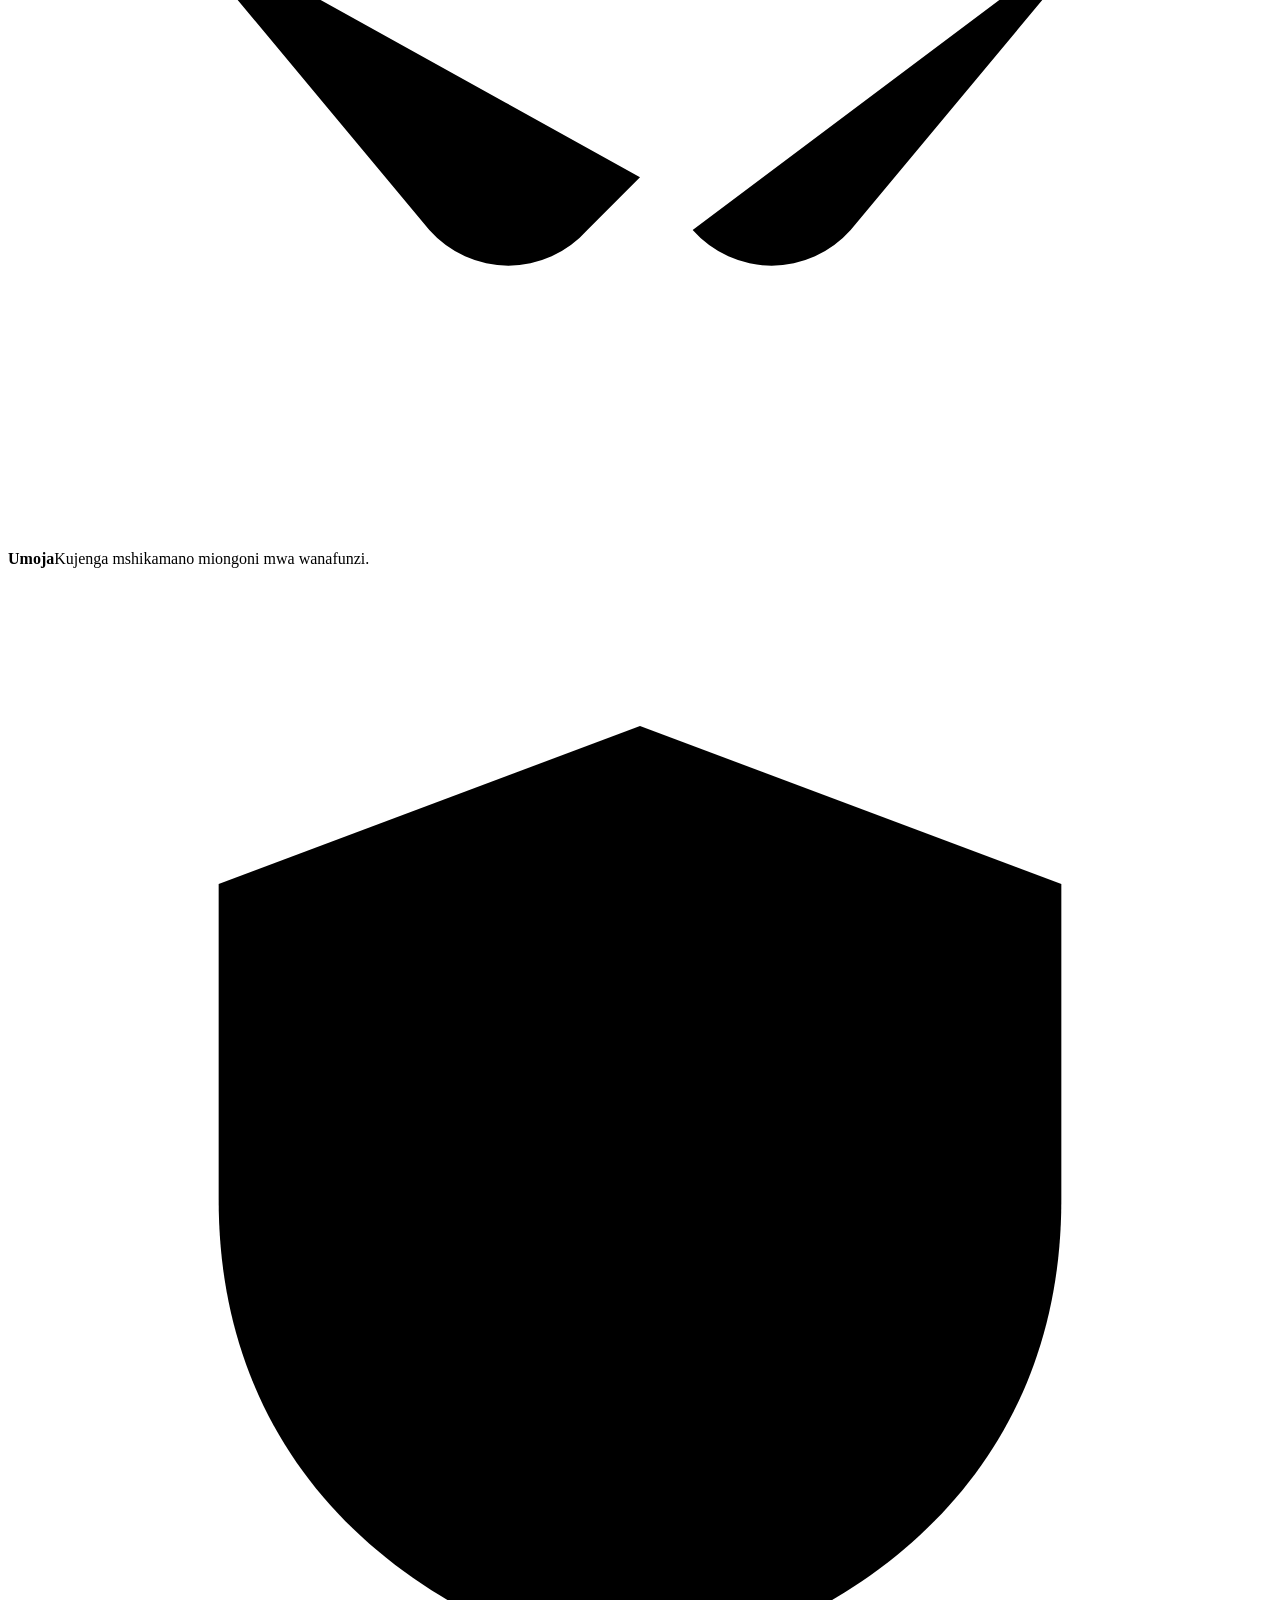
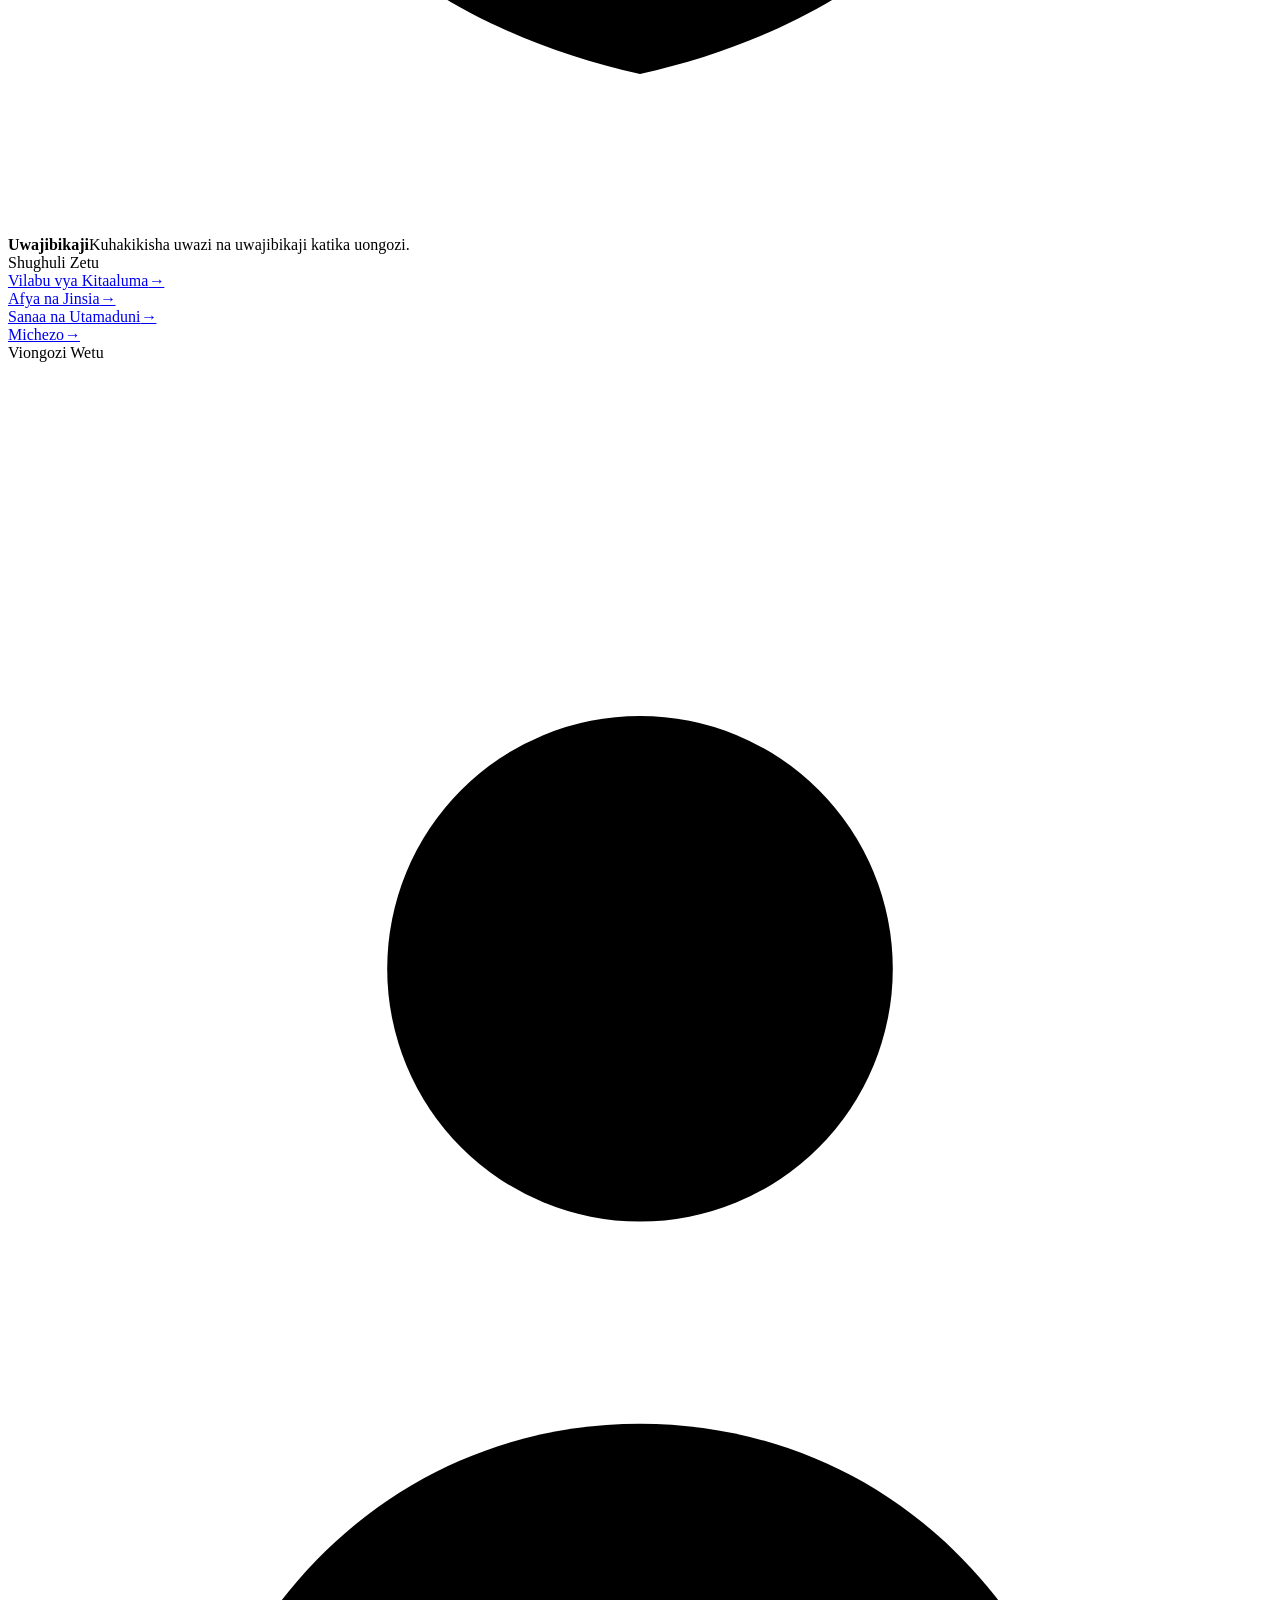
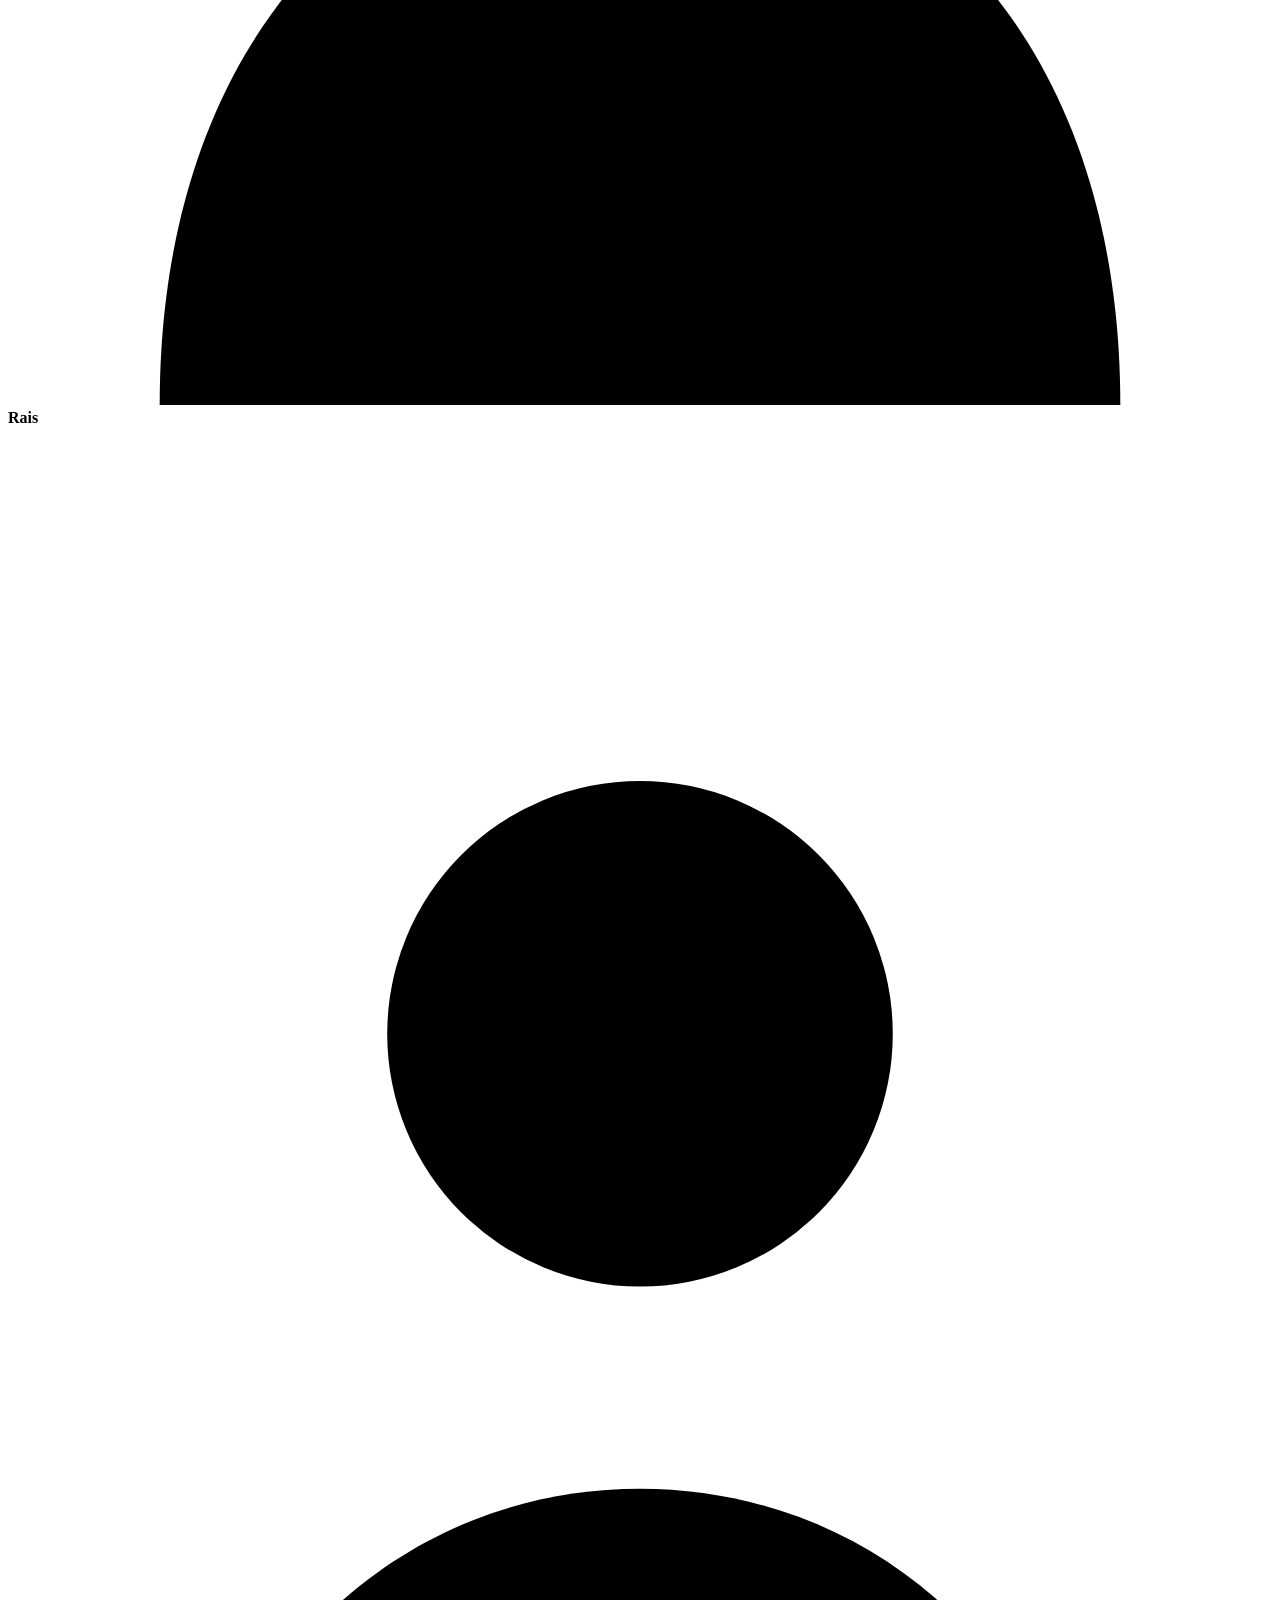
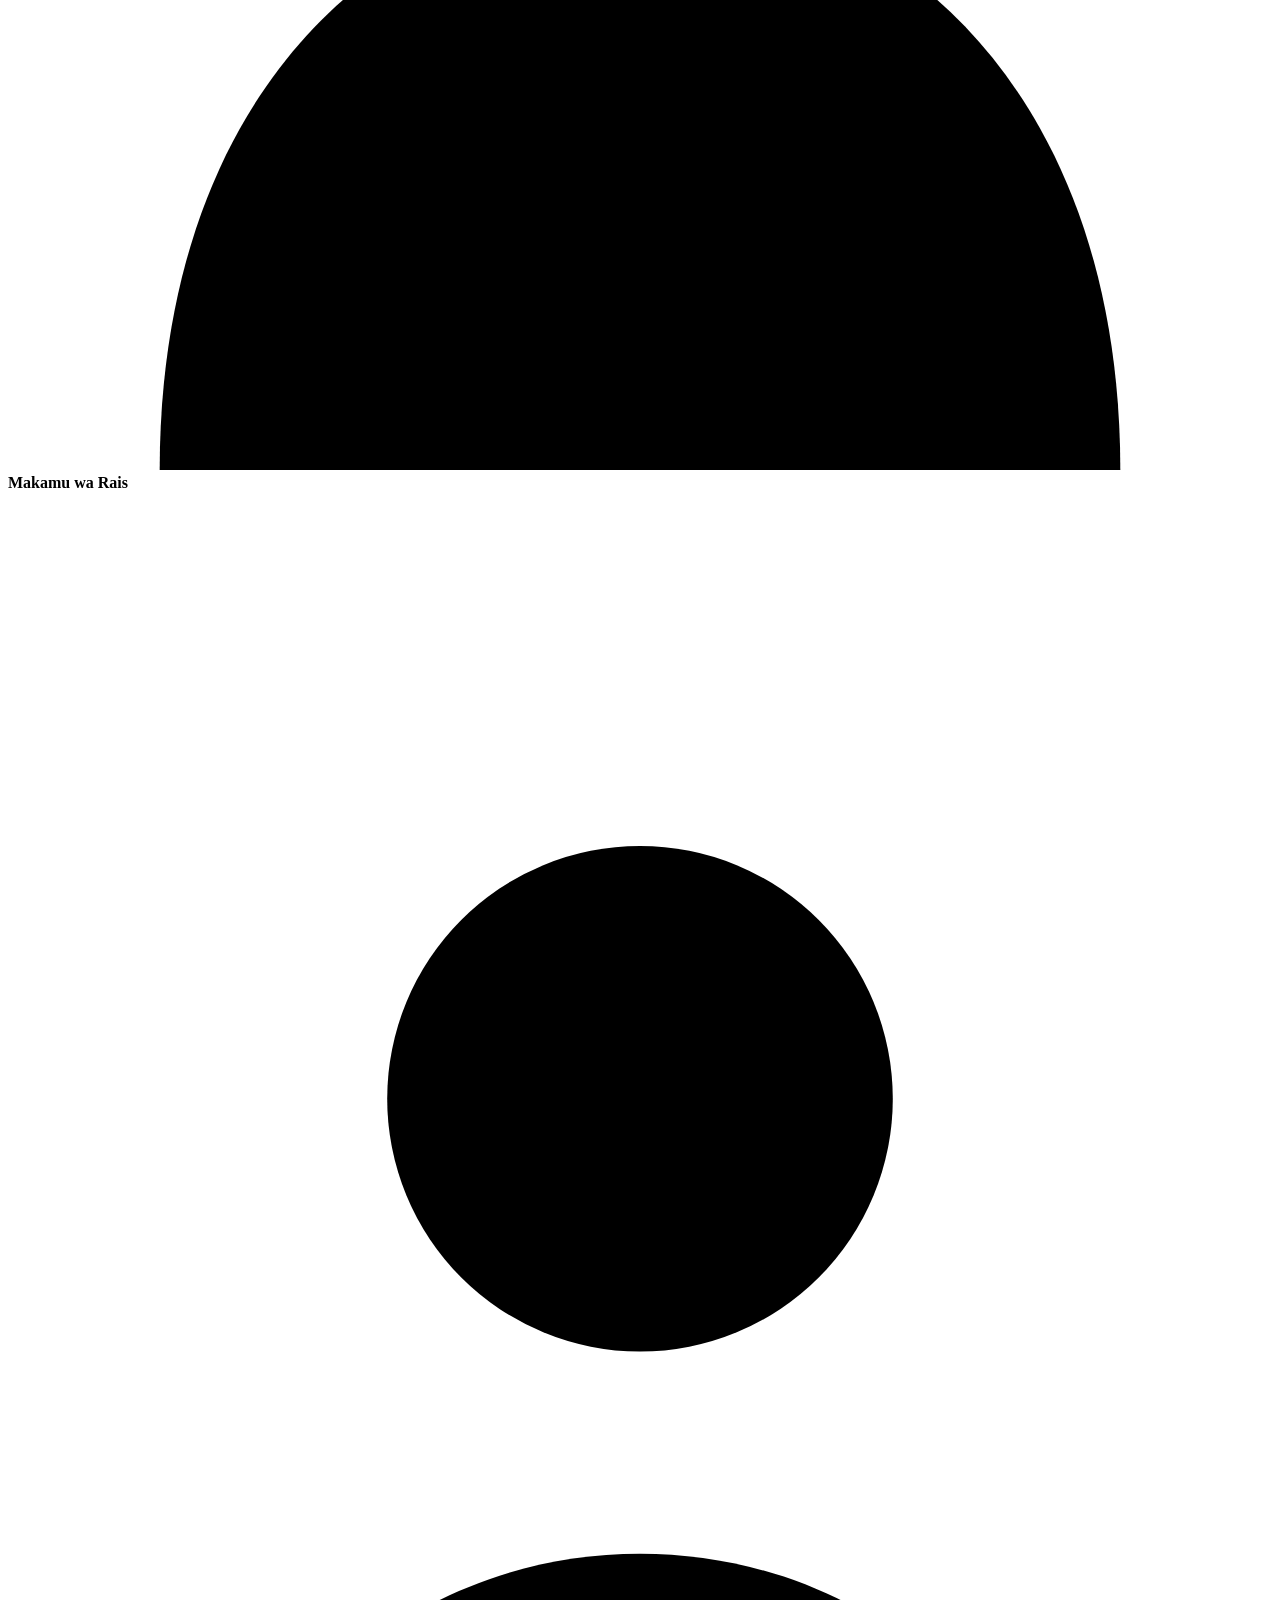
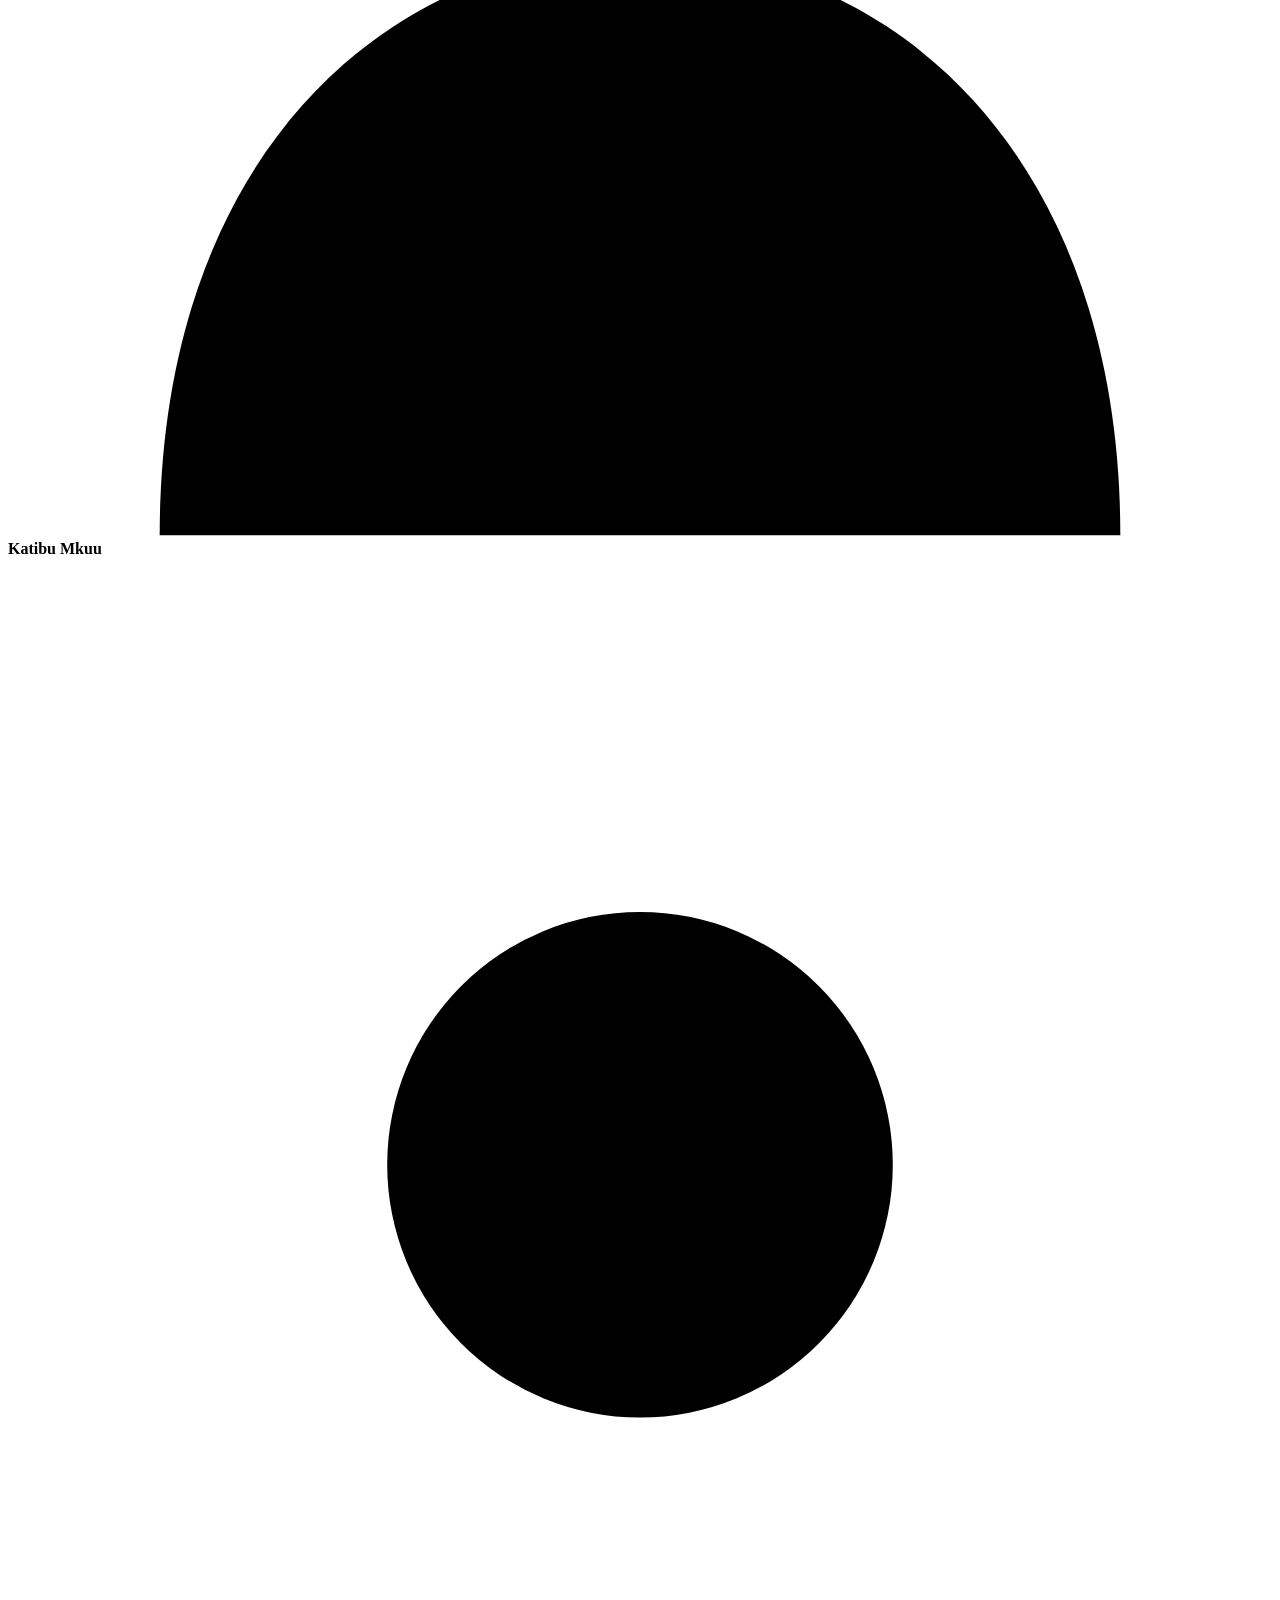
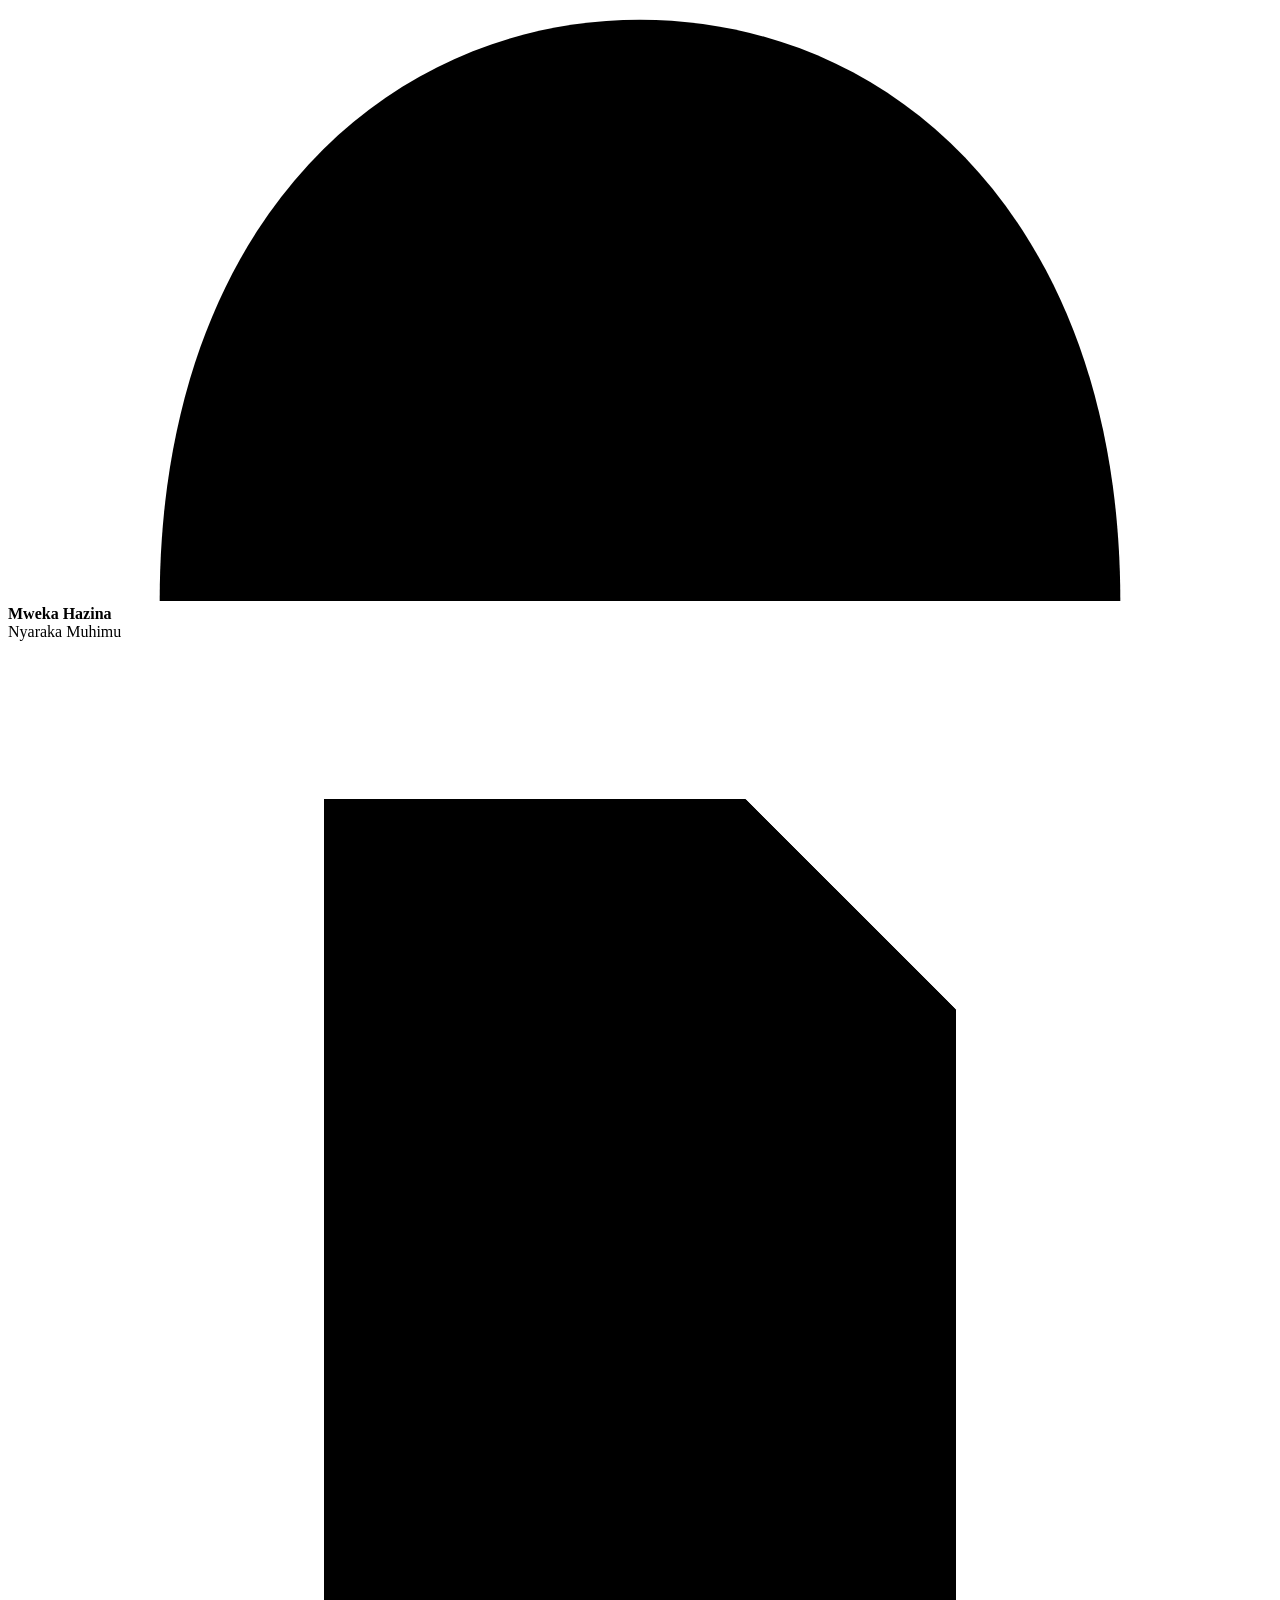
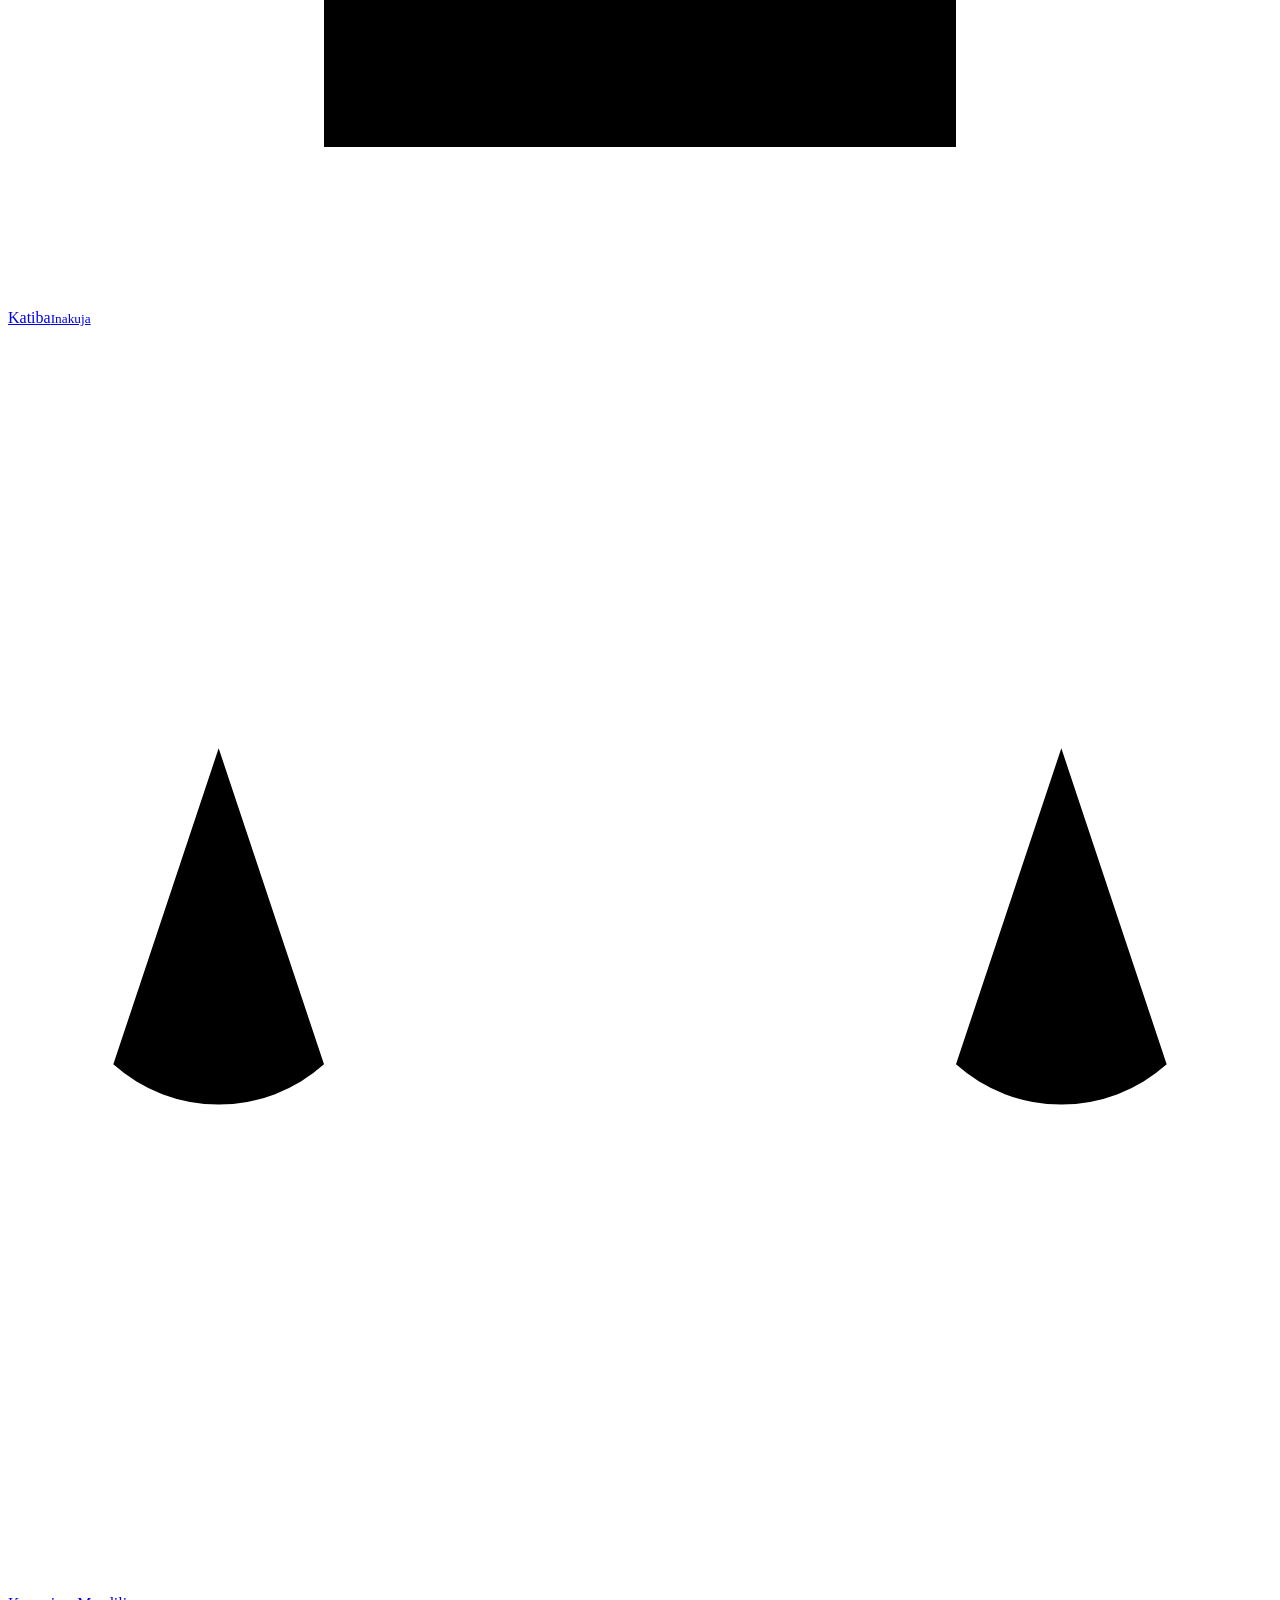
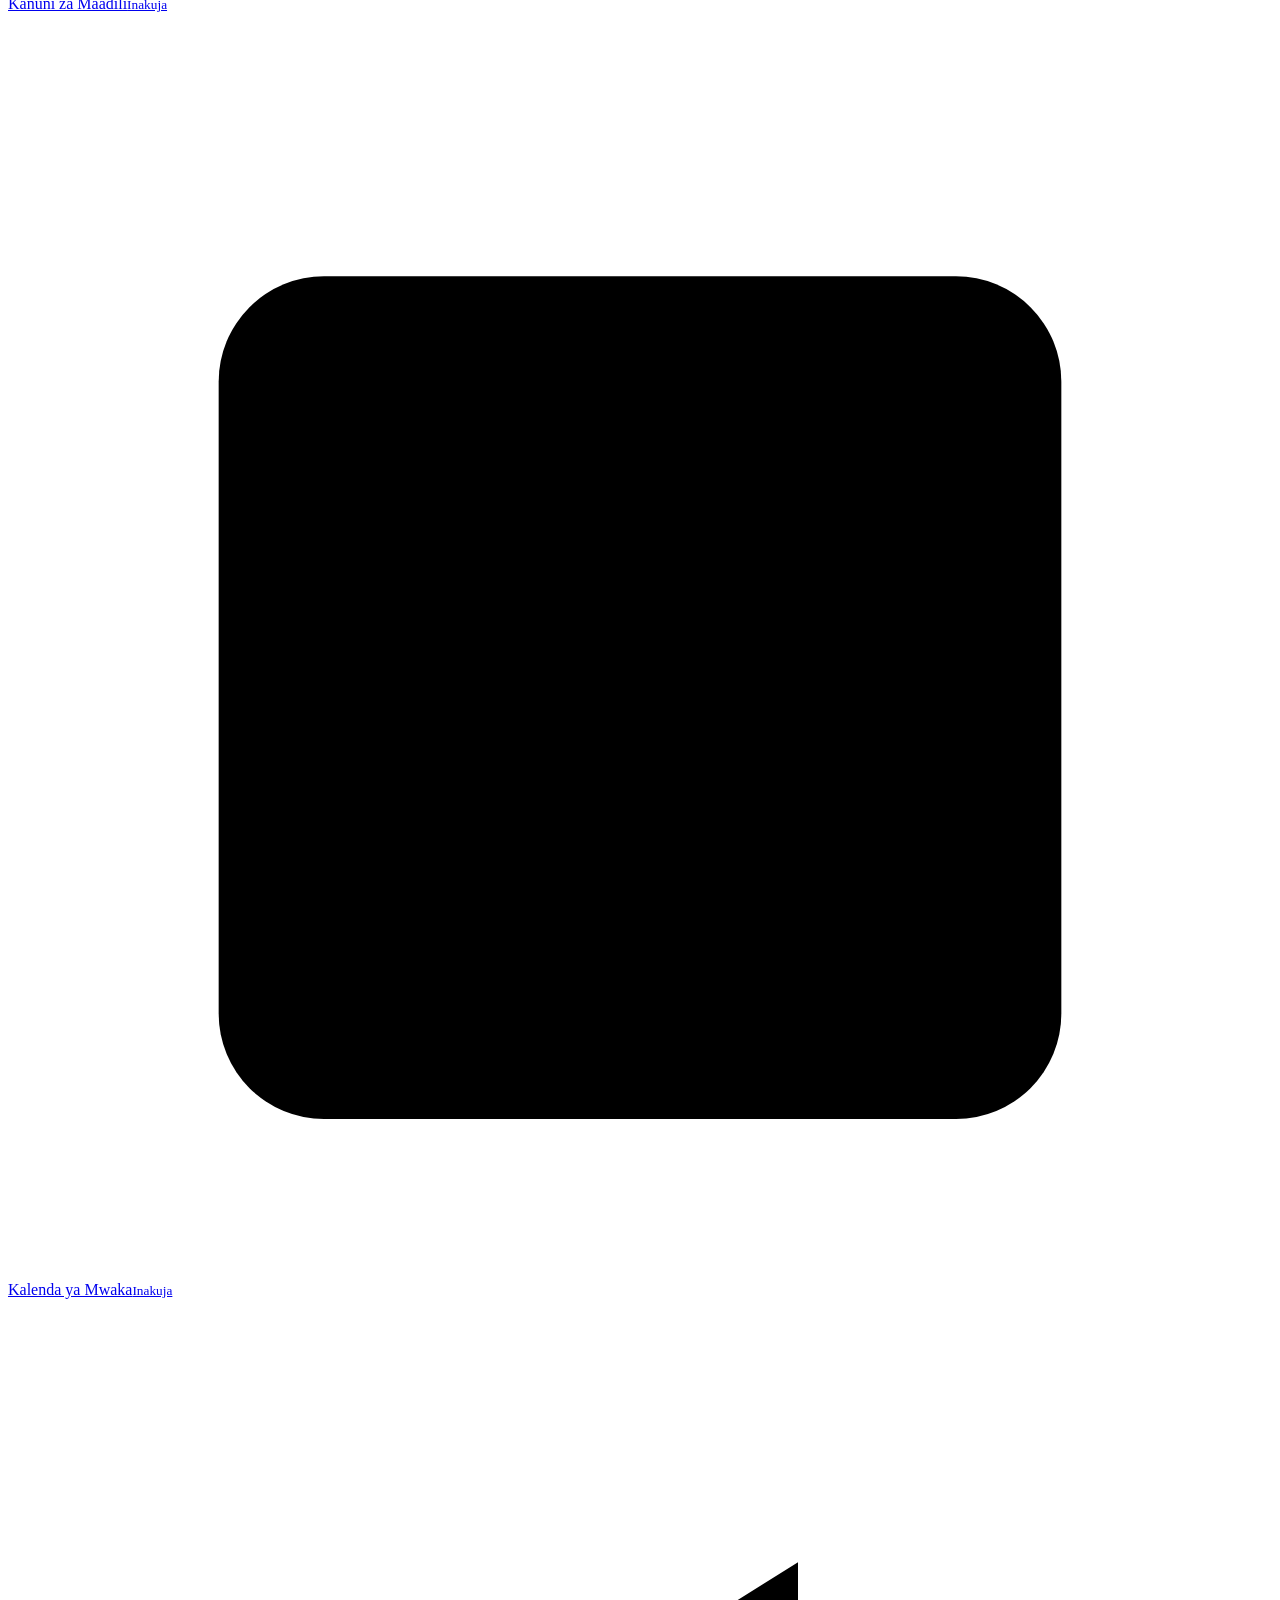
==== commit 7d8de05e: "Update index.html" ====
--- a/index.html
+++ b/index.html
@@ -1,186 +1,25 @@
-
-<!DOCTYPE html>
+<!doctype html>
 <html lang="sw">
 <head>
-  <meta charset="UTF-8">
-  <meta name="viewport" content="width=device-width, initial-scale=1.0">
-  <meta name="theme-color" content="#09264a">
-  <meta name="description" content="SJICHOSSO - Sauti Moja. Maono Moja. Uongozi wa Wanafunzi.">
-  <title>SJICHOSSO | Sauti Moja, Maono Moja</title>
-  <link rel="preconnect" href="https://fonts.googleapis.com">
-  <link href="https://fonts.googleapis.com/css2?family=Inter:wght@400;500;600;700;800&display=swap" rel="stylesheet">
-  <link rel="stylesheet" href="style.css">
+<meta charset="utf-8">
+<meta name="viewport" content="width=device-width, initial-scale=1, viewport-fit=cover">
+<title data-en="SJICHOSSO – One Voice, One Vision">SJICHOSSO – Sauti Moja, Maono Moja</title>
+<meta name="description" content="Muungano wa viongozi wa wanafunzi wa vyuo vyote Tanzania.">
+<link rel="icon" href="data:image/svg+xml,&lt;svg xmlns=%22http://www.w3.org/2000/svg%22 viewBox=%220 0 100 100%22&gt;&lt;text y=%22.9em%22 font-size=%2290%22&gt;🇹🇿&lt;/text&gt;&lt;/svg&gt;">
+<link href="https://fonts.googleapis.com/css2?family=Sora:wght@500;700;800&family=Inter:wght@400;500;600&display=swap" rel="stylesheet">
+<link rel="stylesheet" href="style.css?v=3">
 </head>
 <body>
-
-<header class="header">
-  <div class="container navbar">
-    <a href="index.html" class="brand">
-      <span class="logo">S</span>
-      <span>SJICHOSSO<small>Sauti Moja, Maono Moja</small></span>
-    </a>
-
-    <button class="menu-toggle" id="menuToggle"
-      aria-label="Fungua menyu" aria-expanded="false">☰</button>
-
-    <nav id="navMenu">
-      <a href="index.html">Mwanzo</a>
-      <a href="kuhusu.html">Kuhusu Sisi</a>
-      <a href="uongozi.html">Uongozi</a>
-      <a href="shughuli.html">Shughuli</a>
-      <a href="nyaraka.html">Nyaraka</a>
-      <a href="habari.html">Habari</a>
-      <a href="jiunge.html" class="nav-btn">Jiunge Nasi</a>
-    </nav>
-  </div>
-</header>
-
 <main>
-<section class="hero">
-  <div class="container hero-content">
-    <div class="hero-text">
-      <span class="eyebrow">JUKWAA LA UONGOZI WA WANAFUNZI</span>
-      <h1>Sauti Moja.<br>Maono Moja.<br><span>Uongozi wa Wanafunzi.</span></h1>
-      <p>
-        SJICHOSSO ni jukwaa la kuimarisha umoja,
-        uwakilishi, ushirikiano na maendeleo ya wanafunzi.
-      </p>
-      <div class="hero-buttons">
-        <a href="jiunge.html" class="btn gold">Jiunge Nasi</a>
-        <a href="kuhusu.html" class="btn outline">Kuhusu Sisi</a>
-      </div>
-    </div>
-
-    <div class="hero-image">
-      <img
-        src="https://images.unsplash.com/photo-1523050854058-8df90110c9f1?auto=format&fit=crop&w=1200&q=85"
-        alt="Wanafunzi katika mazingira ya chuo kikuu">
-    </div>
-  </div>
-</section>
-
-<section class="container section">
-  <div class="section-title">
-    <span>UTAMBULISHO WETU</span>
-    <h2>Nguzo Zetu</h2>
-    <p>Tunaamini katika misingi inayojenga taasisi imara.</p>
-  </div>
-
-  <div class="cards">
-    <article class="card">
-      <div class="icon">⚖️</div>
-      <h3>Uwakilishi</h3>
-      <p>Kusimamia sauti na maslahi ya wanafunzi.</p>
-    </article>
-
-    <article class="card">
-      <div class="icon">🤝</div>
-      <h3>Umoja</h3>
-      <p>Kuimarisha mshikamano na ushirikiano.</p>
-    </article>
-
-    <article class="card">
-      <div class="icon">🏆</div>
-      <h3>Uwajibikaji</h3>
-      <p>Kujenga uongozi wenye uwazi na uadilifu.</p>
-    </article>
-  </div>
-</section>
-
-<section class="activities">
-  <div class="container section">
-    <div class="section-title">
-      <span>TUNACHOFANYA</span>
-      <h2>Shughuli Zetu</h2>
-    </div>
-
-    <div class="cards">
-      <article class="activity">
-        <img src="https://images.unsplash.com/photo-1523580846011-d3a5bc25702b?auto=format&fit=crop&w=700&q=80" alt="Wanafunzi wakijifunza">
-        <div><h3>Vilabu vya Kitaaluma</h3>
-        <p>Kukuza maarifa, ubunifu na ujuzi.</p></div>
-      </article>
-
-      <article class="activity">
-        <img src="https://images.unsplash.com/photo-1576091160399-112ba8d25d1d?auto=format&fit=crop&w=700&q=80" alt="Shughuli za afya">
-        <div><h3>Afya na Jinsia</h3>
-        <p>Uhamasishaji na elimu ya afya kwa wanafunzi.</p></div>
-      </article>
-
-      <article class="activity">
-        <img src="https://images.unsplash.com/photo-1516280440614-37939bbacd81?auto=format&fit=crop&w=700&q=80" alt="Sanaa na utamaduni">
-        <div><h3>Sanaa na Utamaduni</h3>
-        <p>Kukuza vipaji na utamaduni.</p></div>
-      </article>
-
-      <article class="activity">
-        <img src="https://images.unsplash.com/photo-1461896836934-ffe607ba8211?auto=format&fit=crop&w=700&q=80" alt="Michezo">
-        <div><h3>Michezo</h3>
-        <p>Kujenga afya, nidhamu na mshikamano.</p></div>
-      </article>
-    </div>
-  </div>
-</section>
-
-<section class="container section">
-  <div class="section-title">
-    <span>TAASISI YETU</span>
-    <h2>Viongozi Wetu</h2>
-    <p>Taarifa rasmi za viongozi zitawekwa baada ya kuthibitishwa.</p>
-  </div>
-
-  <div class="cards">
-    <article class="card leader">
-      <div class="avatar">👤</div>
-      <h3>[Jina la Rais]</h3>
-      <p>Rais</p>
-    </article>
-    <article class="card leader">
-      <div class="avatar">👤</div>
-      <h3>[Jina la Makamu]</h3>
-      <p>Makamu wa Rais</p>
-    </article>
-    <article class="card leader">
-      <div class="avatar">👤</div>
-      <h3>[Jina la Katibu]</h3>
-      <p>Katibu Mkuu</p>
-    </article>
-  </div>
-</section>
-
-<section class="join">
-  <div class="container">
-    <h2>Umoja Wetu, Nguvu Yetu.</h2>
-    <p>Shiriki kujenga mustakabali bora wa uongozi wa wanafunzi.</p>
-    <a href="jiunge.html" class="btn gold">Jiunge na SJICHOSSO</a>
-  </div>
-</section>
-</main>
-
-<footer>
-  <div class="container footer-content">
-    <div>
-      <h2>SJICHOSSO</h2>
-      <p>Sauti Moja. Maono Moja. Uongozi wa Wanafunzi.</p>
-    </div>
-    <div>
-      <h3>Viungo</h3>
-      <a href="kuhusu.html">Kuhusu Sisi</a>
-      <a href="uongozi.html">Uongozi</a>
-      <a href="nyaraka.html">Nyaraka</a>
-      <a href="jiunge.html">Jiunge Nasi</a>
-    </div>
-    <div>
-      <h3>Mawasiliano</h3>
-      <p>[Barua pepe rasmi]</p>
-      <p>[Namba rasmi]</p>
-    </div>
-  </div>
-  <div class="copyright">
-    © 2026 SJICHOSSO. Haki zote zimehifadhiwa.
-  </div>
-</footer>
-
-<script src="app.js"></script>
+<div class="hero2"><div class="hp"><svg viewBox='0 0 440 360' aria-hidden='true'><circle cx='340' cy='70' r='44' fill='#F2B705'/><ellipse cx='220' cy='332' rx='205' ry='22' fill='rgba(255,255,255,.14)'/><rect x='76' y='210' width='68' height='122' rx='30' fill='#1E7F4F'/><circle cx='110' cy='178' r='28' fill='#8D5A3B'/><polygon points='68,160 110,140 152,160 110,176' fill='#fff'/><line x1='146' y1='162' x2='146' y2='198' stroke='#F2B705' stroke-width='4'/><rect x='184' y='190' width='72' height='142' rx='32' fill='#F2B705'/><circle cx='220' cy='158' r='30' fill='#A0693F'/><polygon points='174,138 220,116 266,138 220,156' fill='#fff'/><line x1='260' y1='140' x2='260' y2='180' stroke='#1E7F4F' stroke-width='4'/><rect x='296' y='210' width='68' height='122' rx='30' fill='#1F5FA8'/><circle cx='330' cy='178' r='28' fill='#6B3F2A'/><polygon points='288,160 330,140 372,160 330,176' fill='#fff'/><line x1='366' y1='162' x2='366' y2='198' stroke='#F2B705' stroke-width='4'/></svg><img src="hero.jpg" alt="Viongozi wa wanafunzi" onerror="this.style.display='none'"></div><div class="wrap"><div class="hl"><span class="pill">Umoja • Uongozi • Maendeleo</span><h1>Sauti Moja. Maono Moja. <span>Uongozi wa Wanafunzi.</span></h1><p>Jukwaa la umoja, uwakilishi na maendeleo ya wanafunzi.</p><div class="cta"><a class="btn gold" href="jiunge.html">Jiunge Nasi <span aria-hidden="true">→</span></a><a class="btn ghost" href="kuhusu.html">Kuhusu Sisi</a></div></div></div></div>
+<div class="wrap">
+<div class="vc"><div class="v r" style="--c:#1E7F4F;--i:#1E7F4F"><div class="ic"><svg viewBox="0 0 24 24"><circle cx="12" cy="8" r="3"/><circle cx="5" cy="10" r="2"/><circle cx="19" cy="10" r="2"/><path d="M6 19c0-3 3-5 6-5s6 2 6 5M1 18c0-2 1-3 3-3M23 18c0-2-1-3-3-3"/></svg></div><div><b>Uwakilishi</b><span>Kusimamia maslahi ya wanafunzi katika ngazi zote.</span></div></div><div class="v r" style="--c:#F2B705;--i:#1E7F4F"><div class="ic"><svg viewBox="0 0 24 24"><path d="M3 12l4-4 4 2 3-2 4 4M3 12l5 6a2 2 0 0 0 3 0l1-1M21 12l-5 6a2 2 0 0 1-3 0"/></svg></div><div><b>Umoja</b><span>Kujenga mshikamano miongoni mwa wanafunzi.</span></div></div><div class="v r" style="--c:#0B2545;--i:#0B2545"><div class="ic"><svg viewBox="0 0 24 24"><path d="M12 3l8 3v6c0 5-3.5 8-8 9-4.5-1-8-4-8-9V6z"/><path d="M8.5 12l2.5 2.5 4.5-5"/></svg></div><div><b>Uwajibikaji</b><span>Kuhakikisha uwazi na uwajibikaji katika uongozi.</span></div></div></div>
+<div class="st r">Shughuli Zetu</div>
+<div class="ag"><a class="ac r" href="kuhusu.html"><div class="ap" style="background-image:url(vilabu.jpg),linear-gradient(135deg,#1E7F4F,#0B2545)"></div><div class="al">Vilabu vya Kitaaluma<i class="ar">→</i></div></a><a class="ac r" href="kuhusu.html"><div class="ap" style="background-image:url(afya.jpg),linear-gradient(135deg,#1F5FA8,#0B2545)"></div><div class="al">Afya na Jinsia<i class="ar">→</i></div></a><a class="ac r" href="kuhusu.html"><div class="ap" style="background-image:url(sanaa.jpg),linear-gradient(135deg,#8A5A00,#0B2545)"></div><div class="al">Sanaa na Utamaduni<i class="ar">→</i></div></a><a class="ac r" href="kuhusu.html"><div class="ap" style="background-image:url(michezo.jpg),linear-gradient(135deg,#5B3FA0,#0B2545)"></div><div class="al">Michezo<i class="ar">→</i></div></a></div>
+<div class="two2"><div><div class="st r">Viongozi Wetu</div><div class="lg"><div class="lp r"><svg viewBox="0 0 100 130"><circle cx="50" cy="48" r="20"/><path d="M12 130c0-30 18-46 38-46s38 16 38 46z"/></svg><img src="rais.jpg" alt="Rais" onerror="this.style.display='none'"><b>Rais</b></div><div class="lp r"><svg viewBox="0 0 100 130"><circle cx="50" cy="48" r="20"/><path d="M12 130c0-30 18-46 38-46s38 16 38 46z"/></svg><img src="makamu.jpg" alt="Makamu wa Rais" onerror="this.style.display='none'"><b>Makamu wa Rais</b></div><div class="lp r"><svg viewBox="0 0 100 130"><circle cx="50" cy="48" r="20"/><path d="M12 130c0-30 18-46 38-46s38 16 38 46z"/></svg><img src="katibu.jpg" alt="Katibu Mkuu" onerror="this.style.display='none'"><b>Katibu Mkuu</b></div><div class="lp r"><svg viewBox="0 0 100 130"><circle cx="50" cy="48" r="20"/><path d="M12 130c0-30 18-46 38-46s38 16 38 46z"/></svg><img src="hazina.jpg" alt="Mweka Hazina" onerror="this.style.display='none'"><b>Mweka Hazina</b></div></div></div>
+<div><div class="st r">Nyaraka Muhimu</div><div class="dg"><a class="dc r" href="kuhusu.html"><svg viewBox="0 0 24 24"><path d="M6 3h8l4 4v14H6z"/><path d="M14 3v4h4M9 12h6M9 16h6"/></svg>Katiba<small>Inakuja</small></a><a class="dc r" href="kuhusu.html"><svg viewBox="0 0 24 24"><path d="M12 4v16M6 20h12M4 8h16M4 8l-2 6a3 3 0 0 0 4 0zM20 8l-2 6a3 3 0 0 0 4 0z"/></svg>Kanuni za Maadili<small>Inakuja</small></a><a class="dc r" href="kuhusu.html"><svg viewBox="0 0 24 24"><rect x="4" y="5" width="16" height="16" rx="2"/><path d="M4 10h16M8 3v4M16 3v4"/></svg>Kalenda ya Mwaka<small>Inakuja</small></a></div></div></div>
+<div class="cb r"><svg viewBox="0 0 24 24"><path d="M3 10v4h4l8 5V5L7 10zM18 9a4 4 0 0 1 0 6"/></svg><div><b>Sauti yako ina nafasi.</b><span>Jiunge na SJICHOSSO leo kwa ajili ya mustakabali bora wa wanafunzi.</span></div><a class="btn gold" href="jiunge.html">Jiunge Nasi <span aria-hidden="true">→</span></a></div>
+</div></main>
+<script src="app.js?v=3"></script>
 </body>
 </html>
--- a/style.css
+++ b/style.css
@@ -1,111 +1,63 @@
 
-:root{--bg:#F6F7F2;--ink:#0B2545;--muted:#44546a;--card:#FFFFFF;--line:#DDE2D8;--acc:#14613A;--gold:#F2B705;--green:#1E7F4F;--navy:#0B2545;box-sizing:border-box;padding-top:env(safe-area-inset-top,0px);padding-bottom:env(safe-area-inset-bottom,0px)}
-@media (prefers-color-scheme:dark){:root:not([data-theme="light"]){--bg:#07162B;--ink:#EAF0F8;--muted:#A9B6C8;--card:#0D2140;--line:#1C3558;--acc:#5FD08F}}
-:root[data-theme="dark"]{--bg:#07162B;--ink:#EAF0F8;--muted:#A9B6C8;--card:#0D2140;--line:#1C3558;--acc:#5FD08F}
-html{scroll-behavior:smooth;scroll-padding-top:80px}
-*{box-sizing:border-box}
-body{margin:0;background:var(--bg);color:var(--ink);font-family:Inter,system-ui,sans-serif;line-height:1.6}
-h1,h2,h3{font-family:Sora,Inter,sans-serif;margin:0;line-height:1.1}
-a{color:inherit}
-.wrap{max-width:1160px;margin:0 auto;padding:0 24px}
-header{position:sticky;top:0;z-index:20;background:rgba(11,37,69,.92);backdrop-filter:blur(10px);color:#fff}
-.nav{display:flex;align-items:center;justify-content:space-between;height:68px}
-.logo{font-family:Sora,sans-serif;font-weight:800;letter-spacing:2px;font-size:20px;text-decoration:none;display:flex;align-items:center;gap:10px}
-.mark{width:28px;height:28px;border-radius:8px;background:linear-gradient(135deg,#1E7F4F 0 33%,#F2B705 33% 55%,#000 55% 70%,#1F5FA8 70%)}
-nav{display:flex;gap:28px;align-items:center}
-nav a{text-decoration:none;font-size:15px;color:#D6DEE9}nav a:hover{color:#F2B705}
-.btn{display:inline-flex;align-items:center;justify-content:center;min-height:46px;padding:0 26px;border-radius:999px;border:0;font:600 15px Inter,sans-serif;cursor:pointer;text-decoration:none;transition:transform .2s}
-.btn:hover{transform:translateY(-2px)}
-.gold{background:var(--gold);color:#0B2545}.ghost{background:transparent;color:#fff;border:2px solid rgba(255,255,255,.7)}
-#burger{display:none;background:none;border:0;color:#fff;width:44px;height:44px;font-size:26px;cursor:pointer}
-.hero{position:relative;overflow:hidden;color:#fff;background:radial-gradient(900px 500px at 85% 10%,rgba(30,127,79,.55),transparent 60%),radial-gradient(700px 500px at 0% 100%,rgba(31,95,168,.5),transparent 60%),#0B2545;padding:96px 0 120px}
-.hero:after{content:"";position:absolute;right:-120px;top:-40px;width:420px;height:140%;transform:rotate(22deg);background:linear-gradient(90deg,rgba(30,127,79,.35) 0 30%,rgba(242,183,5,.4) 30% 42%,rgba(0,0,0,.35) 42% 68%,rgba(242,183,5,.4) 68% 80%,rgba(31,95,168,.35) 80%);pointer-events:none}
-.hero .wrap{position:relative;z-index:1}
-.tag{display:inline-block;padding:6px 16px;border:1px solid rgba(242,183,5,.6);color:#F2B705;border-radius:999px;font-size:13px;font-weight:600;letter-spacing:2px}
-.hero h1{font-size:clamp(40px,7vw,84px);font-weight:800;margin:24px 0 0;max-width:900px}
-.hero h1 span{color:#F2B705}
-.hero p{font-size:clamp(17px,2vw,21px);color:#D6DEE9;max-width:620px;margin:24px 0 36px}
-.cta{display:flex;flex-wrap:wrap;gap:14px}
-.pillars{display:flex;flex-wrap:wrap;gap:40px;margin-top:64px;padding-top:28px;border-top:1px solid rgba(255,255,255,.2)}
-.pillars b{font-family:Sora,sans-serif;font-size:22px;color:#F2B705;display:block}
-.pillars small{color:#D6DEE9;font-size:14px}
-section{padding:96px 0}
-.eyebrow{color:var(--acc);font-weight:600;letter-spacing:2px;font-size:13px;text-transform:uppercase}
-h2{font-size:clamp(30px,4.5vw,48px);font-weight:800;margin-top:12px}
-.lead{color:var(--muted);font-size:18px;max-width:640px;margin:16px 0 0}
-.tabs{display:flex;flex-wrap:wrap;gap:10px;margin:40px 0 24px}
-.tab{min-height:46px;padding:0 22px;border-radius:999px;border:1px solid var(--line);background:var(--card);color:var(--ink);font:600 15px Inter,sans-serif;cursor:pointer}
-.tab[aria-selected="true"]{background:var(--navy);color:#fff;border-color:var(--navy)}
-.panel{display:none;background:var(--card);border:1px solid var(--line);border-radius:24px;padding:40px;grid-template-columns:1.2fr 1fr;gap:40px}
-.panel.on{display:grid}
-.panel h3{font-size:30px}
-.panel p{color:var(--muted);margin:14px 0 0}
-.panel ul{margin:0;padding:0;list-style:none;display:grid;gap:12px;align-content:start}
-.panel li{padding:14px 18px;border-radius:14px;background:var(--bg);border:1px solid var(--line);font-weight:500}
-.badge{display:inline-block;margin-top:18px;padding:5px 14px;border-radius:999px;font-size:13px;font-weight:600;background:var(--gold);color:#0B2545}
-.dark{background:var(--navy);color:#fff}
-.dark .eyebrow{color:#F2B705}
-.rules{display:grid;grid-template-columns:repeat(auto-fit,minmax(240px,1fr));gap:20px;margin-top:48px}
-.rule{padding:28px;border-radius:20px;background:rgba(255,255,255,.06);border:1px solid rgba(255,255,255,.14)}
-.rule i{font-style:normal;font-family:Sora,sans-serif;font-weight:800;font-size:34px;color:#F2B705}
-.rule p{margin:10px 0 0;color:#D6DEE9}
-.two{display:grid;grid-template-columns:repeat(auto-fit,minmax(300px,1fr));gap:24px;margin-top:48px}
-.card{background:var(--card);border:1px solid var(--line);border-radius:24px;padding:36px;position:relative;overflow:hidden}
-.card:before{content:"";position:absolute;left:0;top:0;height:6px;width:100%;background:linear-gradient(90deg,#1E7F4F,#F2B705,#1F5FA8)}
-.card h3{font-size:26px;margin-top:8px}.card p{color:var(--muted)}
-form{display:grid;gap:16px;max-width:560px;margin-top:36px}
-label{font-weight:600;font-size:14px}
-input,select{width:100%;min-height:48px;margin-top:6px;padding:0 16px;border-radius:12px;border:1px solid var(--line);background:var(--card);color:var(--ink);font:16px Inter,sans-serif}
-#ok{display:none;padding:18px;border-radius:14px;background:var(--green);color:#fff;font-weight:600}
-footer{background:#07162B;color:#A9B6C8;padding:40px 0;font-size:14px}
-.r{opacity:0;transform:translateY(24px);transition:.7s}.r.in{opacity:1;transform:none}
-@media(max-width:820px){nav{display:none;position:absolute;top:68px;left:0;right:0;background:#0B2545;flex-direction:column;padding:20px 24px;align-items:flex-start}nav.open{display:flex}#burger{display:block}.panel.on{grid-template-columns:1fr}.panel{padding:26px}section{padding:72px 0}.hero{padding:64px 0 88px}}
-.art{position:absolute;right:24px;bottom:-96px;width:min(440px,38%)}@media(max-width:1000px){.art{display:none}}@media(min-width:1001px){.hero h1,.hero p{max-width:620px}}.stats{background:var(--card);border-bottom:1px solid var(--line)}.sg{display:grid;grid-template-columns:repeat(auto-fit,minmax(180px,1fr));gap:24px;padding:40px 0 16px;text-align:center}.sg b{font:800 44px Sora,sans-serif;color:var(--acc);display:block}.sg span{color:var(--muted);font-size:14px}.note{font-size:12px;color:var(--muted);text-align:center;padding-bottom:16px}.mq{overflow:hidden;border-bottom:1px solid var(--line);padding:18px 0}.mt{display:flex;gap:48px;width:max-content;animation:mv 30s linear infinite;font:700 18px Sora,sans-serif;color:var(--muted);letter-spacing:2px}@keyframes mv{to{transform:translateX(-50%)}}@media(prefers-reduced-motion:reduce){.mt{animation:none}}.g3{display:grid;grid-template-columns:repeat(auto-fit,minmax(280px,1fr));gap:24px;margin-top:40px}.ph{height:230px;border-radius:20px;display:flex;align-items:flex-end;padding:20px;color:#fff;font-weight:600;position:relative;overflow:hidden}.ph svg{position:absolute;right:18px;top:18px;width:110px}.ev{display:flex;gap:16px;align-items:flex-start;padding:28px}.ev:before{display:none}.dt{min-width:64px;height:72px;border-radius:14px;background:var(--navy);color:#fff;text-align:center;padding-top:12px;font:800 24px Sora,sans-serif;line-height:1}.dt small{display:block;font:600 12px Inter,sans-serif;color:#F2B705;margin-top:6px}.ev h3{font-size:20px}.q{background:var(--navy);color:#fff;border-radius:24px;padding:48px 24px;text-align:center}.q p{font:600 clamp(20px,3vw,30px) Sora,sans-serif;max-width:760px;margin:0 auto;line-height:1.35}.q small{display:block;margin-top:20px;color:#F2B705}.lb{margin-left:auto;margin-right:20px;min-width:48px;min-height:44px;border:1px solid rgba(255,255,255,.55);background:transparent;color:#fff;border-radius:999px;font:600 14px Inter,sans-serif;cursor:pointer}.lb:hover{border-color:#F2B705;color:#F2B705}@media(max-width:820px){.lb{margin-right:4px}}#lang{margin-left:0}.lb.t{margin-left:auto;margin-right:8px}.chips{display:flex;flex-wrap:wrap;gap:10px;margin:32px 0 8px}.chip{min-height:44px;padding:0 20px;border-radius:999px;border:1px solid var(--line);background:var(--card);color:var(--ink);font:600 14px Inter,sans-serif;cursor:pointer}.chip[aria-selected='true']{background:var(--navy);color:#fff;border-color:var(--navy)}.mg{display:grid;grid-template-columns:repeat(auto-fit,minmax(240px,1fr));gap:20px;margin-top:28px}.mc{background:var(--card);border:1px solid var(--line);border-radius:20px;padding:28px;border-top:6px solid var(--a);transition:transform .25s}.mc:hover{transform:translateY(-4px)}.mc i{display:flex;align-items:center;justify-content:center;width:52px;height:52px;border-radius:14px;background:var(--a);color:#fff;font:800 18px Sora,sans-serif;font-style:normal;margin-bottom:16px}.mc b{display:block;font:800 32px Sora,sans-serif;letter-spacing:1px}.mc p{margin:6px 0 18px;color:var(--muted)}.mr{display:flex;justify-content:space-between;align-items:center;font-size:13px;font-weight:600;color:var(--muted)}.mr em{font-style:normal;padding:4px 12px;border-radius:999px;border:1px solid var(--line)}details{border-bottom:1px solid var(--line);padding:6px 0}summary{cursor:pointer;font-weight:600;min-height:44px;display:flex;align-items:center}details p{margin:0 0 12px;color:var(--muted)}.dl{display:flex;justify-content:space-between;align-items:center;gap:12px;padding:16px 0;border-bottom:1px solid var(--line);font-weight:500}.dl em{font-style:normal;font-size:12px;font-weight:600;padding:4px 12px;border-radius:999px;background:var(--gold);color:#0B2545;white-space:nowrap}.ct{margin-top:12px}.hero:before{content:'';position:absolute;inset:0;background-image:radial-gradient(rgba(242,183,5,.4) 1.3px,transparent 1.6px);background-size:36px 36px;-webkit-mask-image:linear-gradient(100deg,transparent 30%,#000 90%);mask-image:linear-gradient(100deg,transparent 30%,#000 90%);pointer-events:none}.bento{display:grid;grid-template-columns:repeat(3,1fr);grid-auto-rows:minmax(160px,auto);gap:16px;margin-top:32px}.bt{background:var(--bg);border:1px solid var(--line);border-radius:18px;padding:24px;display:flex;flex-direction:column;justify-content:flex-end}.bt.tall{grid-row:span 2}.bt b{font:800 clamp(40px,6vw,64px) Sora,sans-serif;color:var(--acc);line-height:1}.bt span{color:var(--muted);margin-top:8px}.bp{border-radius:18px;padding:18px;display:flex;align-items:flex-end;color:#fff;font-size:13px;font-weight:600;background:linear-gradient(150deg,#1E7F4F,#0B2545)}.bp.b2{background:linear-gradient(150deg,#1F5FA8,#0B2545)}@media(max-width:820px){.bento{grid-template-columns:1fr 1fr}.bt.tall{grid-row:auto}}.exec{background-color:var(--navy);color:#fff;background-image:repeating-radial-gradient(circle at 100% 0,transparent 0 14px,rgba(242,183,5,.22) 15px 16px),repeating-radial-gradient(circle at 0 100%,transparent 0 14px,rgba(242,183,5,.22) 15px 16px);background-size:420px 420px;background-position:right top,left bottom;background-repeat:no-repeat}.exec .eyebrow{color:#F2B705}.eg{display:grid;grid-template-columns:repeat(auto-fit,minmax(170px,1fr));gap:36px 20px;margin-top:48px;text-align:center}.av{width:136px;height:136px;border-radius:50%;background:#E8EEF6;margin:0 auto 14px;overflow:hidden;border:3px solid rgba(242,183,5,.7)}.av svg{width:100%;height:100%;fill:#9FB0C8}.ex span{display:block;color:#F2B705;font-size:14px}.ex b{display:block;margin-top:4px;font-size:15px}.fc{min-height:44px;padding:0 20px;border-radius:999px;border:1px solid var(--line);background:var(--card);color:var(--ink);font:600 14px Inter,sans-serif;cursor:pointer}.fc[aria-selected='true']{background:var(--navy);color:#fff;border-color:var(--navy)}.feat{display:grid;grid-template-columns:1.1fr 1fr;border-radius:24px;overflow:hidden;background:var(--navy);color:#fff;margin-bottom:24px}.fp{min-height:240px;background:linear-gradient(135deg,#1E7F4F,#1F5FA8);display:flex;align-items:flex-end;padding:20px;font-weight:600}.ft{padding:32px}.ft h3{font-size:26px;margin:14px 0 10px}.ft p{color:#D6DEE9;margin:0}@media(max-width:820px){.feat{grid-template-columns:1fr}}.fg{display:grid;grid-template-columns:1.2fr 1fr 1.2fr;gap:32px}@media(max-width:820px){.fg{grid-template-columns:1fr}}footer b{display:block;color:#fff;margin-bottom:8px}footer p{margin:4px 0}#nf{display:flex;gap:8px;max-width:none;margin-top:10px}#nf input{width:auto;flex:1;min-width:0;margin-top:0}#nf .btn{min-height:48px}.so{display:flex;gap:10px;margin-top:16px}.so a{width:44px;height:44px;border-radius:50%;border:1px solid #2C4468;display:flex;align-items:center;justify-content:center;color:#fff}.so svg{width:20px;height:20px;fill:none;stroke:currentColor;stroke-width:2}
-nav a.cur{color:#F2B705}
+/* SJICHOSSO - Membership Form */
 
-header{background:var(--card);color:var(--ink);backdrop-filter:none;border-bottom:1px solid var(--line)}
-nav a{color:var(--ink);font-weight:500}nav a:hover{color:var(--acc)}nav a.cur{color:var(--ink);box-shadow:inset 0 -3px 0 #F2B705}nav a.btn,nav a.btn:hover{color:#0B2545}
-.lb{border-color:var(--line);color:var(--ink)}.lb:hover{border-color:var(--acc);color:var(--acc)}#burger{color:var(--ink)}
-@media(max-width:820px){nav{background:var(--card);border-bottom:1px solid var(--line)}.lt small{display:none}}
-.logo{color:var(--ink)}.lt{display:flex;flex-direction:column;line-height:1.15}.lt b{font:800 21px Sora,sans-serif;letter-spacing:1.5px}.lt small{font:500 11px Inter,sans-serif;letter-spacing:0;color:var(--muted)}
-.hero2{background:linear-gradient(100deg,#08224A 0 55%,#0B2E5E);color:#fff;position:relative;overflow:hidden}
-.hero2:before{content:'';position:absolute;top:-20%;bottom:-20%;left:47%;width:10px;background:linear-gradient(#1E7F4F,#F2B705);transform:rotate(12deg);z-index:2}
-.hl{padding:56px 0 120px;max-width:54%;position:relative;z-index:3}
-.pill{display:inline-block;border:1.5px solid #F2B705;color:#F2B705;border-radius:999px;padding:6px 18px;font-weight:600;font-size:14px}
-.hero2 h1{font-size:clamp(34px,5.2vw,60px);font-weight:800;margin:22px 0 14px;line-height:1.08}.hero2 h1 span{color:#F2B705;display:block}
-.hero2 p{font-size:19px;color:#E4EAF3;margin:0 0 28px;max-width:520px}
-.hp{position:absolute;right:0;top:0;bottom:0;width:52%;background:linear-gradient(135deg,#1E7F4F,#1F5FA8)}
-.hp img{position:absolute;inset:0;width:100%;height:100%;object-fit:cover}.hp svg{position:absolute;right:8%;bottom:0;width:min(420px,80%)}
-.hp:after{content:'';position:absolute;inset:0;background:linear-gradient(90deg,#08224A 0,transparent 30%)}
-@media(max-width:820px){.hero2:before{display:none}.hl{max-width:none;padding:32px 0 100px}.hp{position:relative;width:100%;height:230px}.hp:after{background:linear-gradient(0deg,#08224A 0,transparent 40%)}}
-.vc{display:grid;grid-template-columns:repeat(auto-fit,minmax(260px,1fr));gap:20px;margin-top:-64px;position:relative;z-index:4}
-.v{background:var(--card);border-radius:16px;box-shadow:0 10px 28px rgba(11,37,69,.18);padding:22px;display:flex;gap:18px;align-items:center;border-left:6px solid var(--c)}
-.v .ic{width:64px;height:64px;border-radius:50%;background:var(--i);display:flex;align-items:center;justify-content:center;flex:none}
-.v svg{width:34px;height:34px;fill:none;stroke:#fff;stroke-width:2;stroke-linecap:round;stroke-linejoin:round}.v b{display:block;font:700 20px Sora,sans-serif}.v span{color:var(--muted);font-size:14px}
-.st{display:flex;align-items:center;justify-content:center;gap:16px;font:700 24px Sora,sans-serif;margin:48px 0 20px}.st:before,.st:after{content:'';height:2px;width:60px;background:#1E7F4F}
-.ag{display:grid;grid-template-columns:repeat(auto-fit,minmax(220px,1fr));gap:16px}
-.ac{display:block;text-decoration:none;color:inherit;border-radius:16px;overflow:hidden;background:var(--card);border:1px solid var(--line);box-shadow:0 4px 14px rgba(11,37,69,.08)}
-.ap{height:120px;background-size:cover;background-position:center}.al{display:flex;align-items:center;gap:10px;padding:12px 14px;font-weight:600}
-.ar{margin-left:auto;width:28px;height:28px;border-radius:50%;background:var(--navy);color:#fff;display:flex;align-items:center;justify-content:center;font-style:normal}
-.two2{display:grid;grid-template-columns:1.6fr 1fr;gap:32px}@media(max-width:820px){.two2{grid-template-columns:1fr}}
-.lg{display:grid;grid-template-columns:repeat(auto-fit,minmax(120px,1fr));gap:12px}
-.lp{position:relative;aspect-ratio:3/4;border-radius:14px;overflow:hidden;background:#E8EEF6}
-.lp img,.lp svg{position:absolute;inset:0;width:100%;height:100%}.lp img{object-fit:cover}.lp svg{fill:#9FB0C8}
-.lp b{position:absolute;left:8px;right:8px;bottom:8px;background:var(--navy);color:#fff;border-radius:999px;text-align:center;font-size:12px;padding:4px 6px}
-.dg{display:grid;grid-template-columns:repeat(auto-fit,minmax(96px,1fr));gap:12px}
-.dc{background:var(--card);border:1px solid var(--line);border-radius:14px;padding:16px 8px;text-align:center;text-decoration:none;color:inherit;font-weight:600;font-size:14px;box-shadow:0 4px 14px rgba(11,37,69,.08)}
-.dc svg{width:40px;height:40px;stroke:var(--acc);fill:none;stroke-width:2;stroke-linecap:round;stroke-linejoin:round;margin-bottom:8px}.dc small{display:block;color:var(--muted);font-weight:500;font-size:11px;margin-top:4px}
-.cb{background:var(--navy);color:#fff;border-radius:18px;padding:22px 28px;display:flex;align-items:center;gap:20px;flex-wrap:wrap;margin:40px 0 56px}
-.cb svg{width:48px;height:48px;stroke:#F2B705;fill:none;stroke-width:2;stroke-linecap:round;stroke-linejoin:round}.cb div{flex:1;min-width:220px}.cb b{display:block;font:700 22px Sora,sans-serif}.cb span{color:#D6DEE9;font-size:15px}
-.fg2{display:grid;grid-template-columns:1.2fr 1fr 1fr 1.2fr;gap:32px}@media(max-width:820px){.fg2{grid-template-columns:1fr}}
-.sl{font-style:italic;color:#F2B705;margin-top:12px}.ql{display:flex;flex-wrap:wrap;gap:6px 0}.ql a{color:#A9B6C8;text-decoration:none;padding:0 10px;border-left:1px solid #2C4468}.ql a:first-child{padding-left:0;border:0}
-.lf{display:flex;gap:10px;align-items:center;color:#fff}.lf .lt small{color:#A9B6C8}
-.hero2 h1{font-size:clamp(30px,4.3vw,52px)}.hl{max-width:56%}
-.hp svg{bottom:84px;width:min(360px,74%)}
-.ql{gap:8px 0}.ql a{padding:0 14px 0 0;border:0}
-.btn span[aria-hidden]{margin-left:6px}
-@media(max-width:820px){.hl{max-width:none}.hp svg{bottom:0;width:min(300px,70%)}}
-.fg2>div{min-width:0}.fg2{grid-template-columns:minmax(0,1.2fr) minmax(0,1fr) minmax(0,1fr) minmax(0,1.2fr)}@media(max-width:820px){.fg2{grid-template-columns:minmax(0,1fr)}}
-.hero2 h1{font-size:clamp(28px,4vw,50px)}.hl{max-width:58%}
-@media(max-width:820px){.hl{max-width:none}}
-.dc svg{display:block;margin:0 auto 8px}
+#joinForm {
+  max-width: 650px;
+  margin: 25px auto;
+  padding: 25px;
+  background: #ffffff;
+  border-radius: 12px;
+  box-shadow: 0 4px 18px rgba(0, 0, 0, 0.08);
+}
+
+#joinForm label {
+  display: block;
+  margin: 15px 0 7px;
+  font-weight: 600;
+  color: #142d4e;
+}
+
+#joinForm input:not([type="checkbox"]),
+#joinForm textarea {
+  width: 100%;
+  padding: 12px;
+  border: 1px solid #ccd5df;
+  border-radius: 7px;
+  font: inherit;
+  box-sizing: border-box;
+}
+
+#joinForm input:focus,
+#joinForm textarea:focus {
+  outline: 2px solid #21834a;
+  border-color: #21834a;
+}
+
+#joinForm .consent {
+  display: flex;
+  align-items: center;
+  gap: 10px;
+  font-weight: normal;
+}
+
+#joinForm button {
+  width: 100%;
+  margin-top: 20px;
+  padding: 14px;
+  border: none;
+  border-radius: 7px;
+  background: #176b3a;
+  color: white;
+  font-size: 16px;
+  font-weight: bold;
+  cursor: pointer;
+}
+
+#joinForm button:hover {
+  background: #10532c;
+}
+
+#formMessage {
+  text-align: center;
+  font-weight: 600;
+}
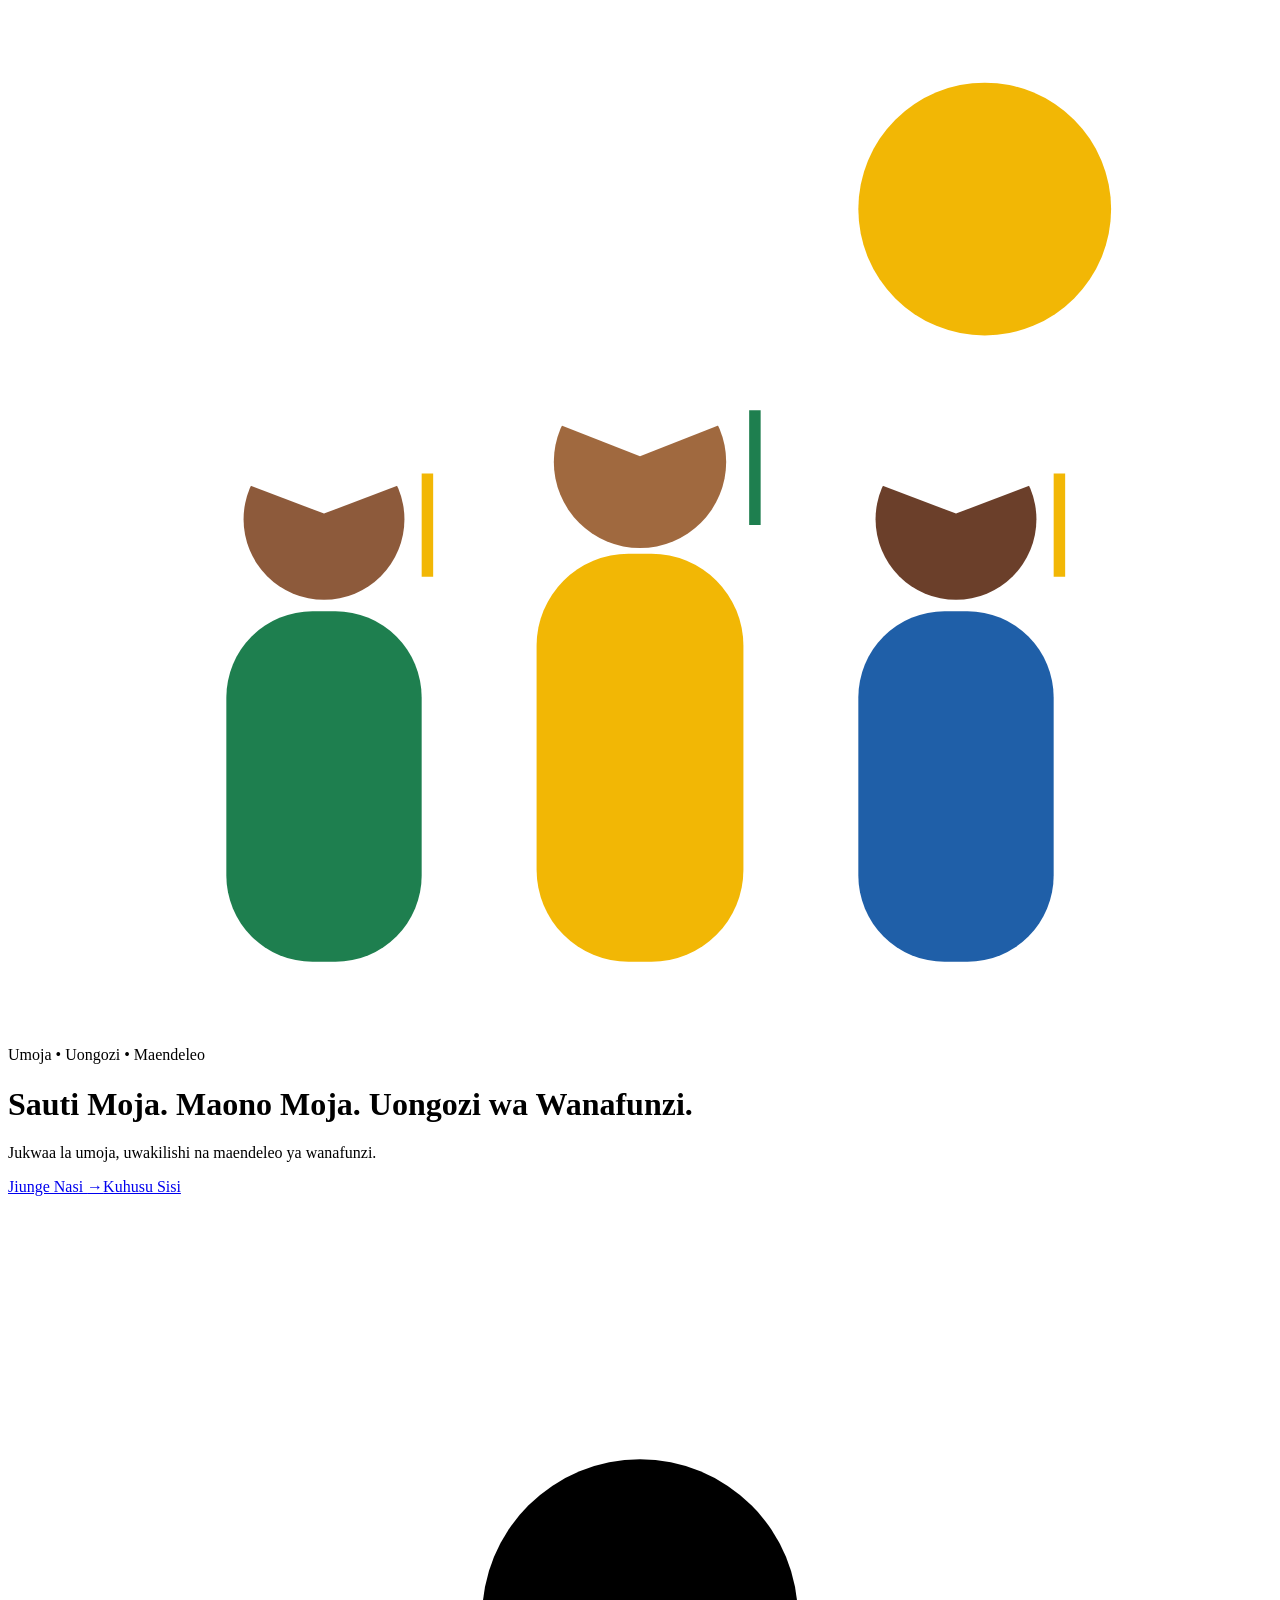
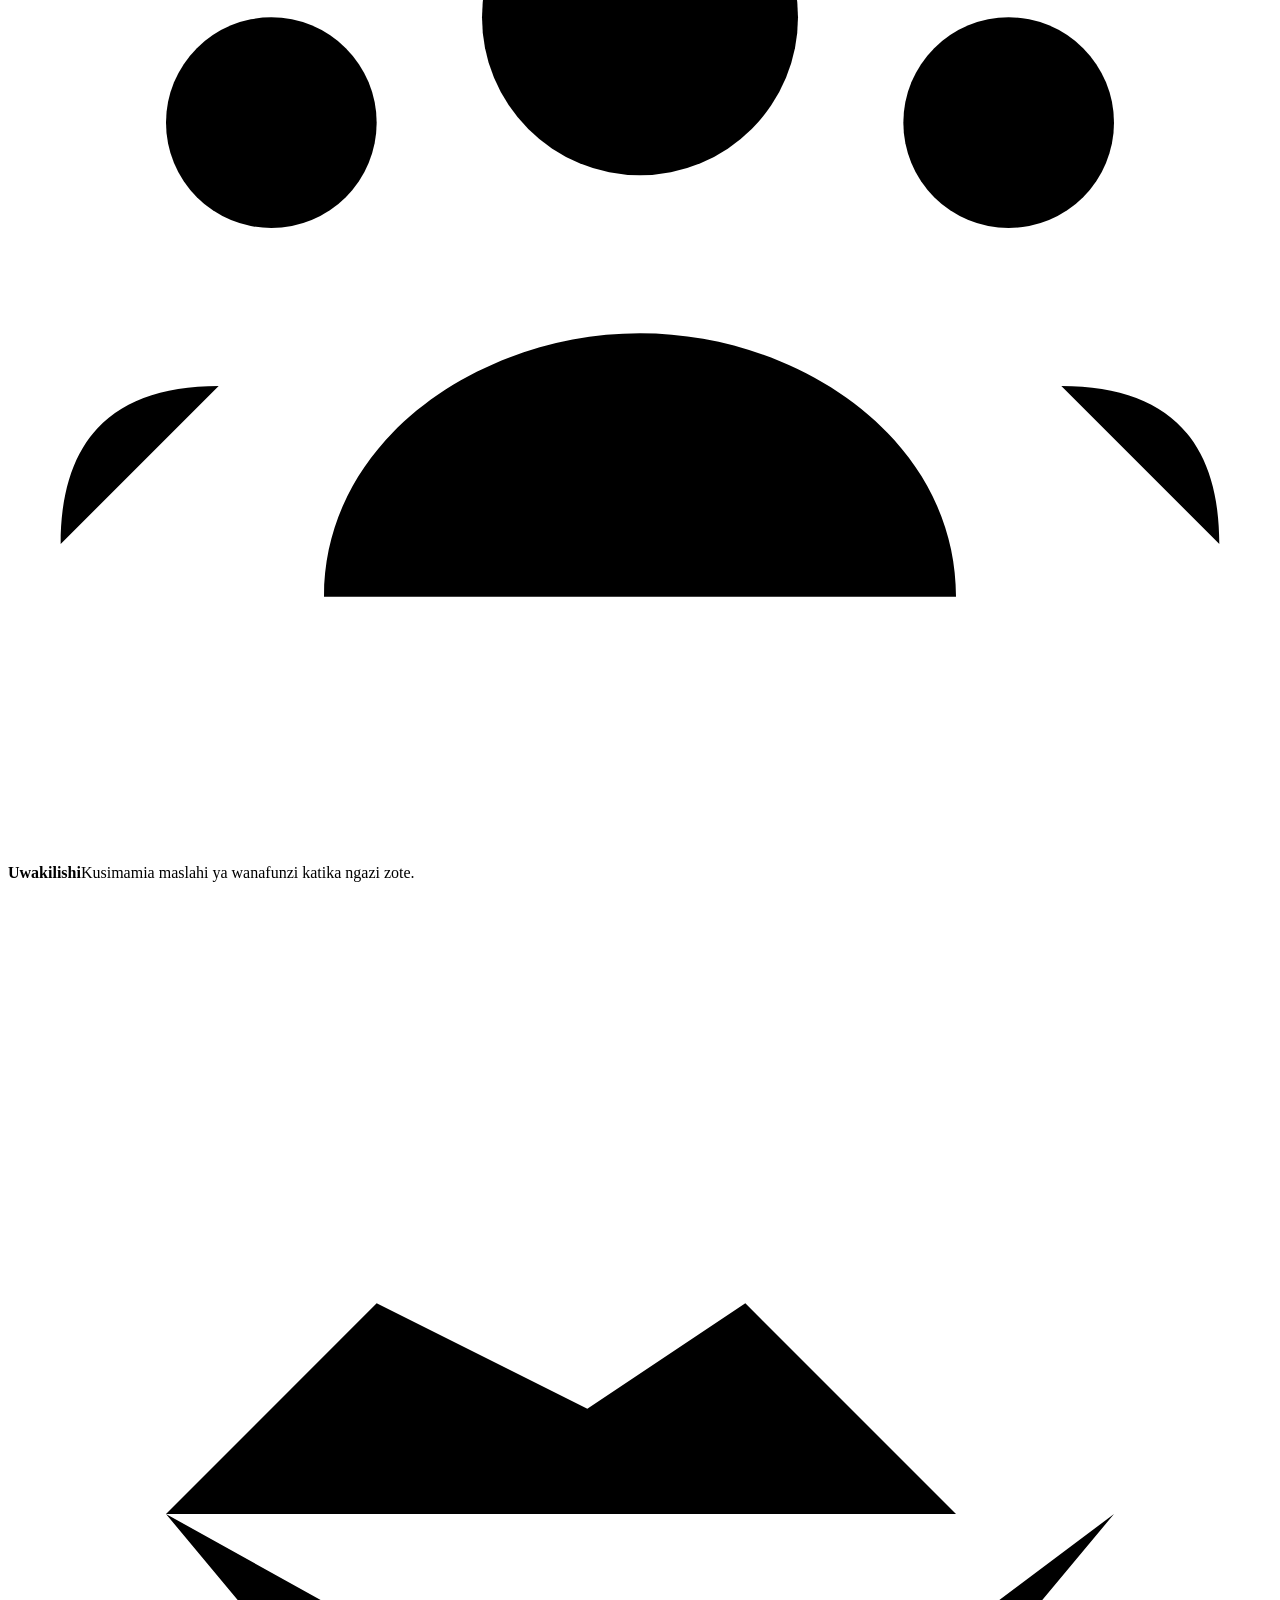
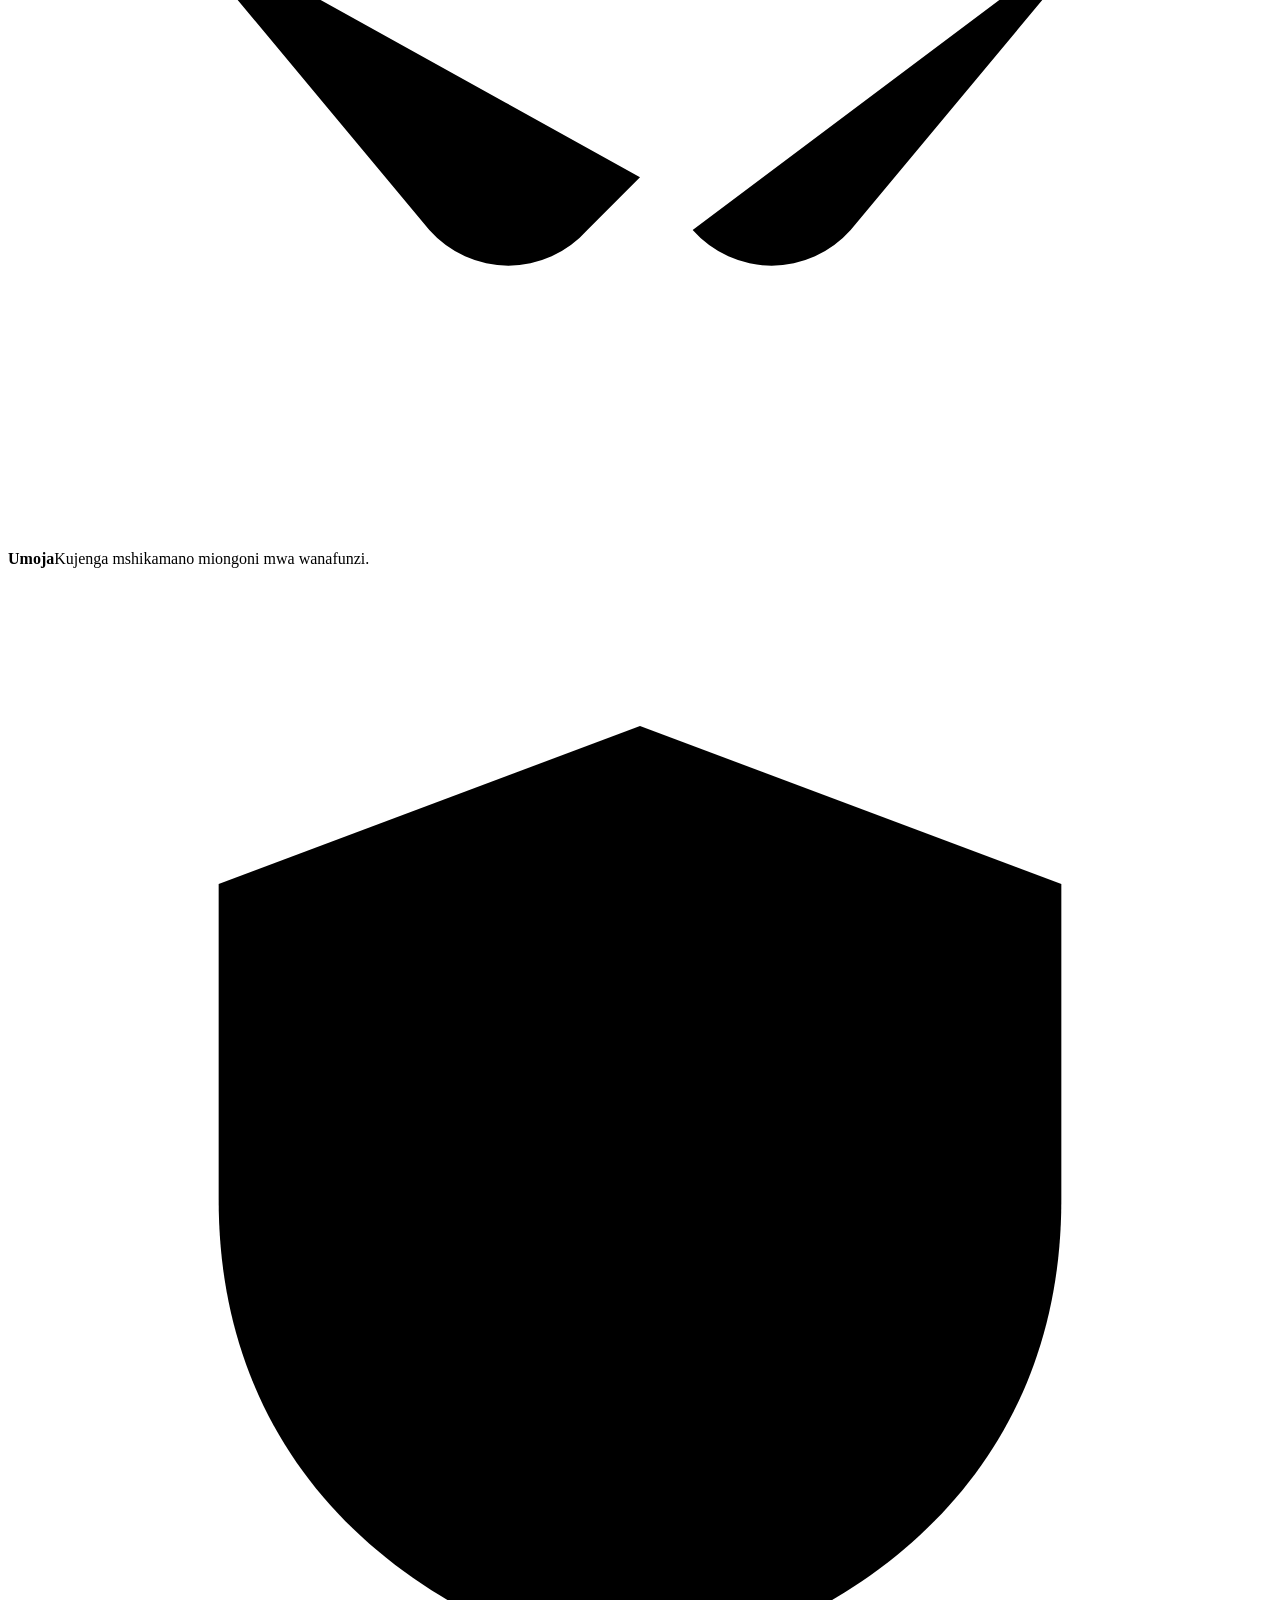
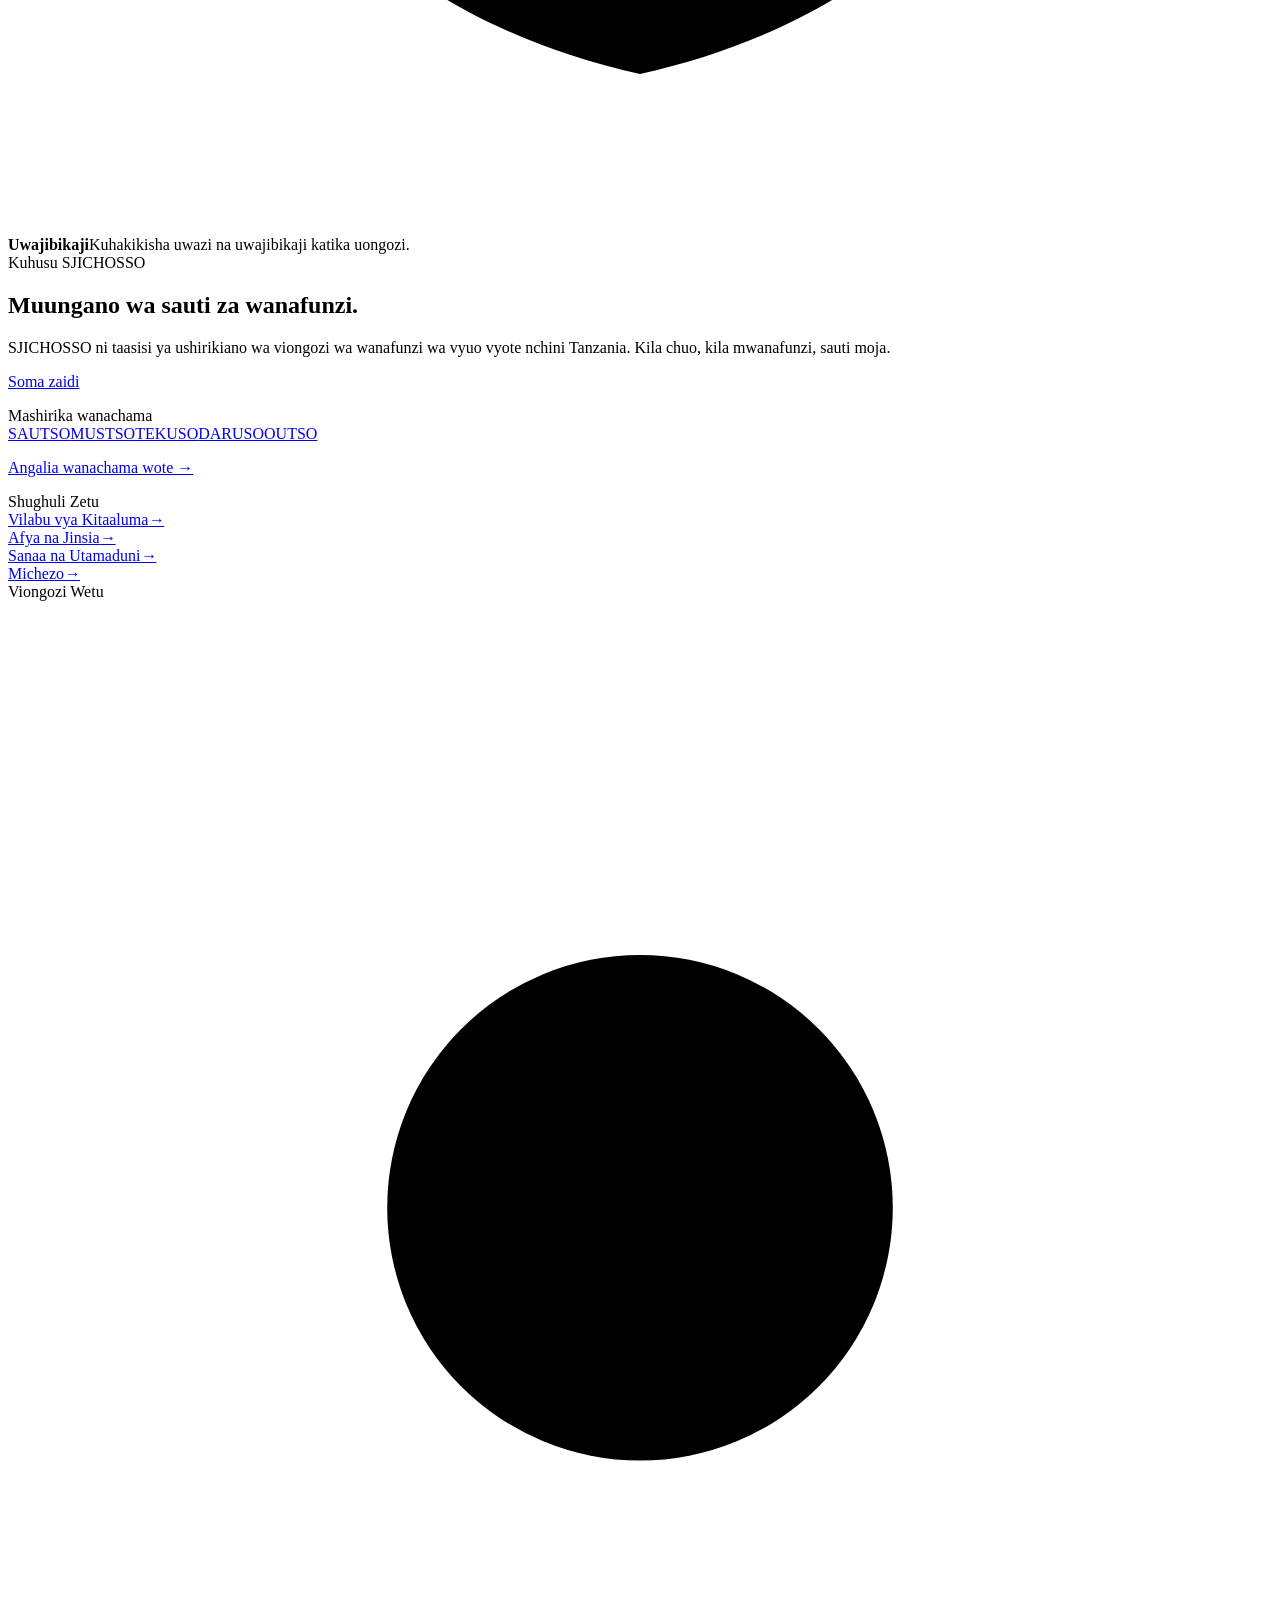
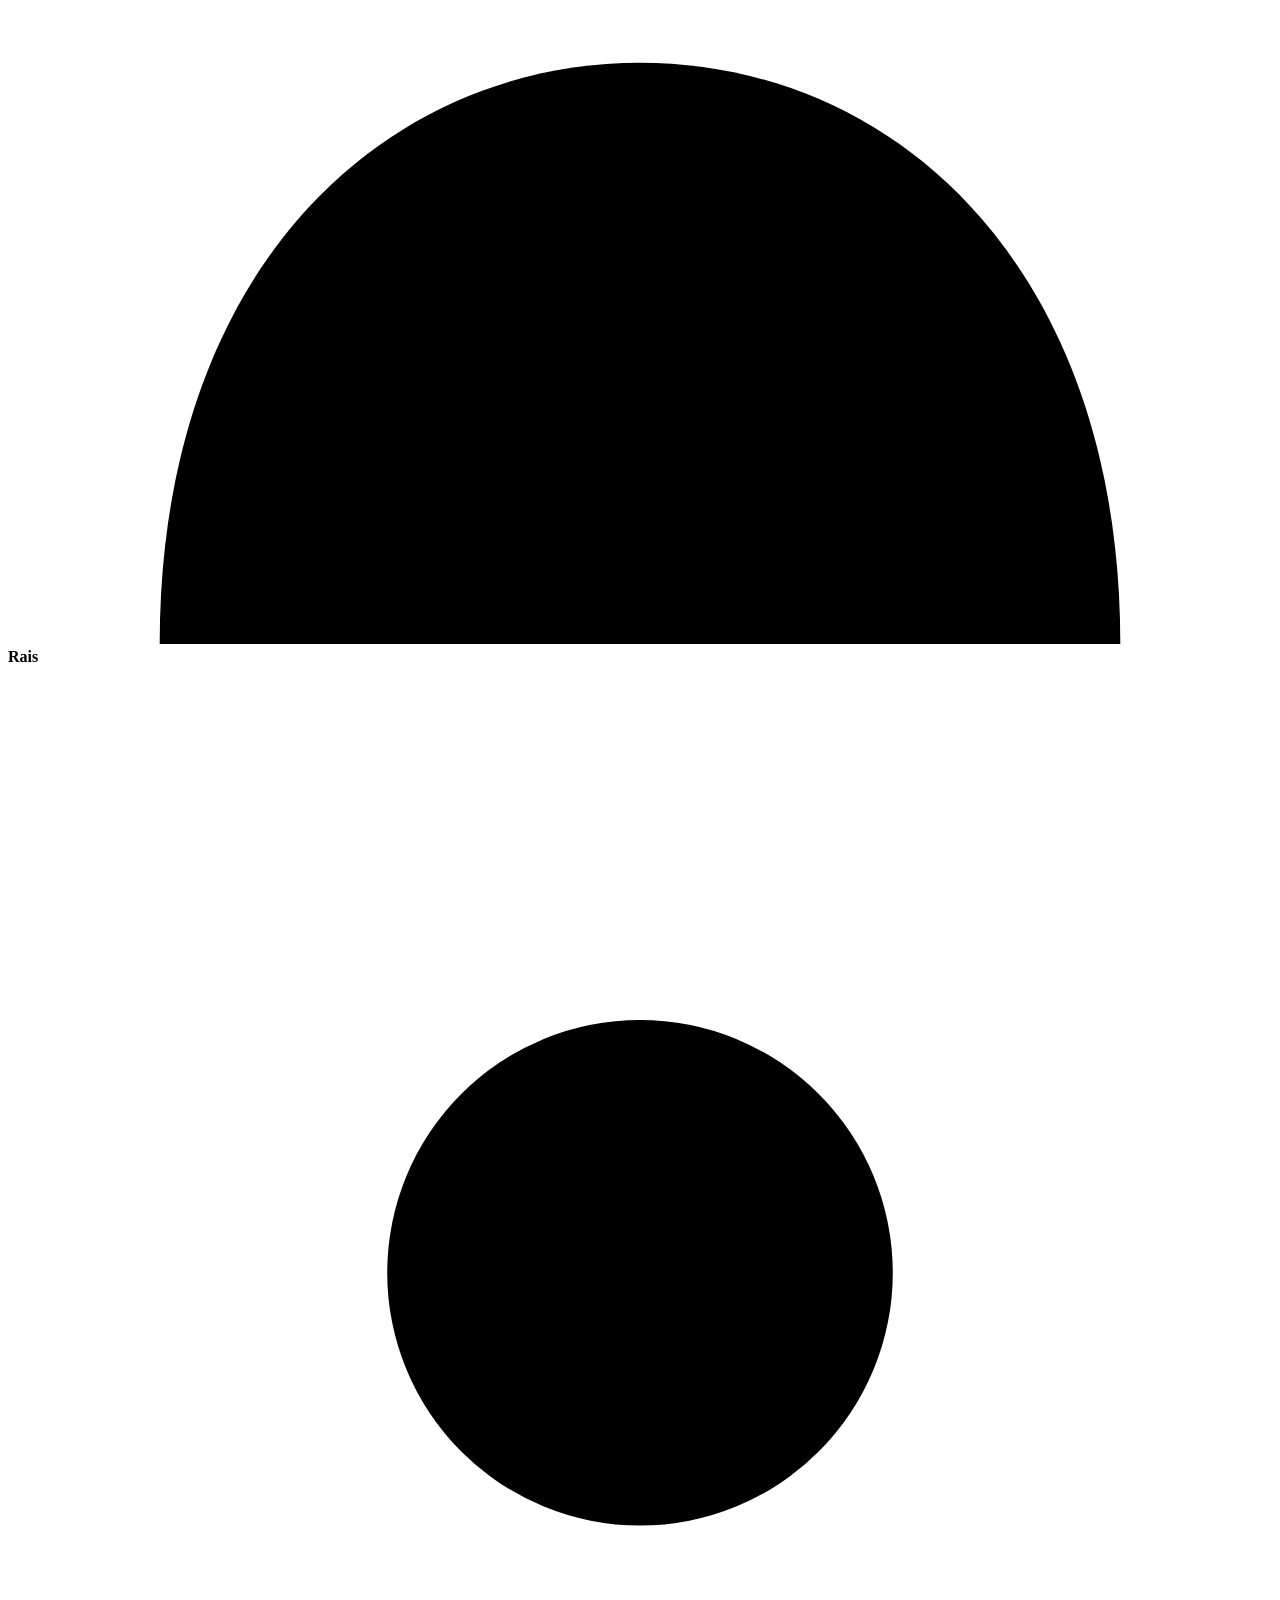
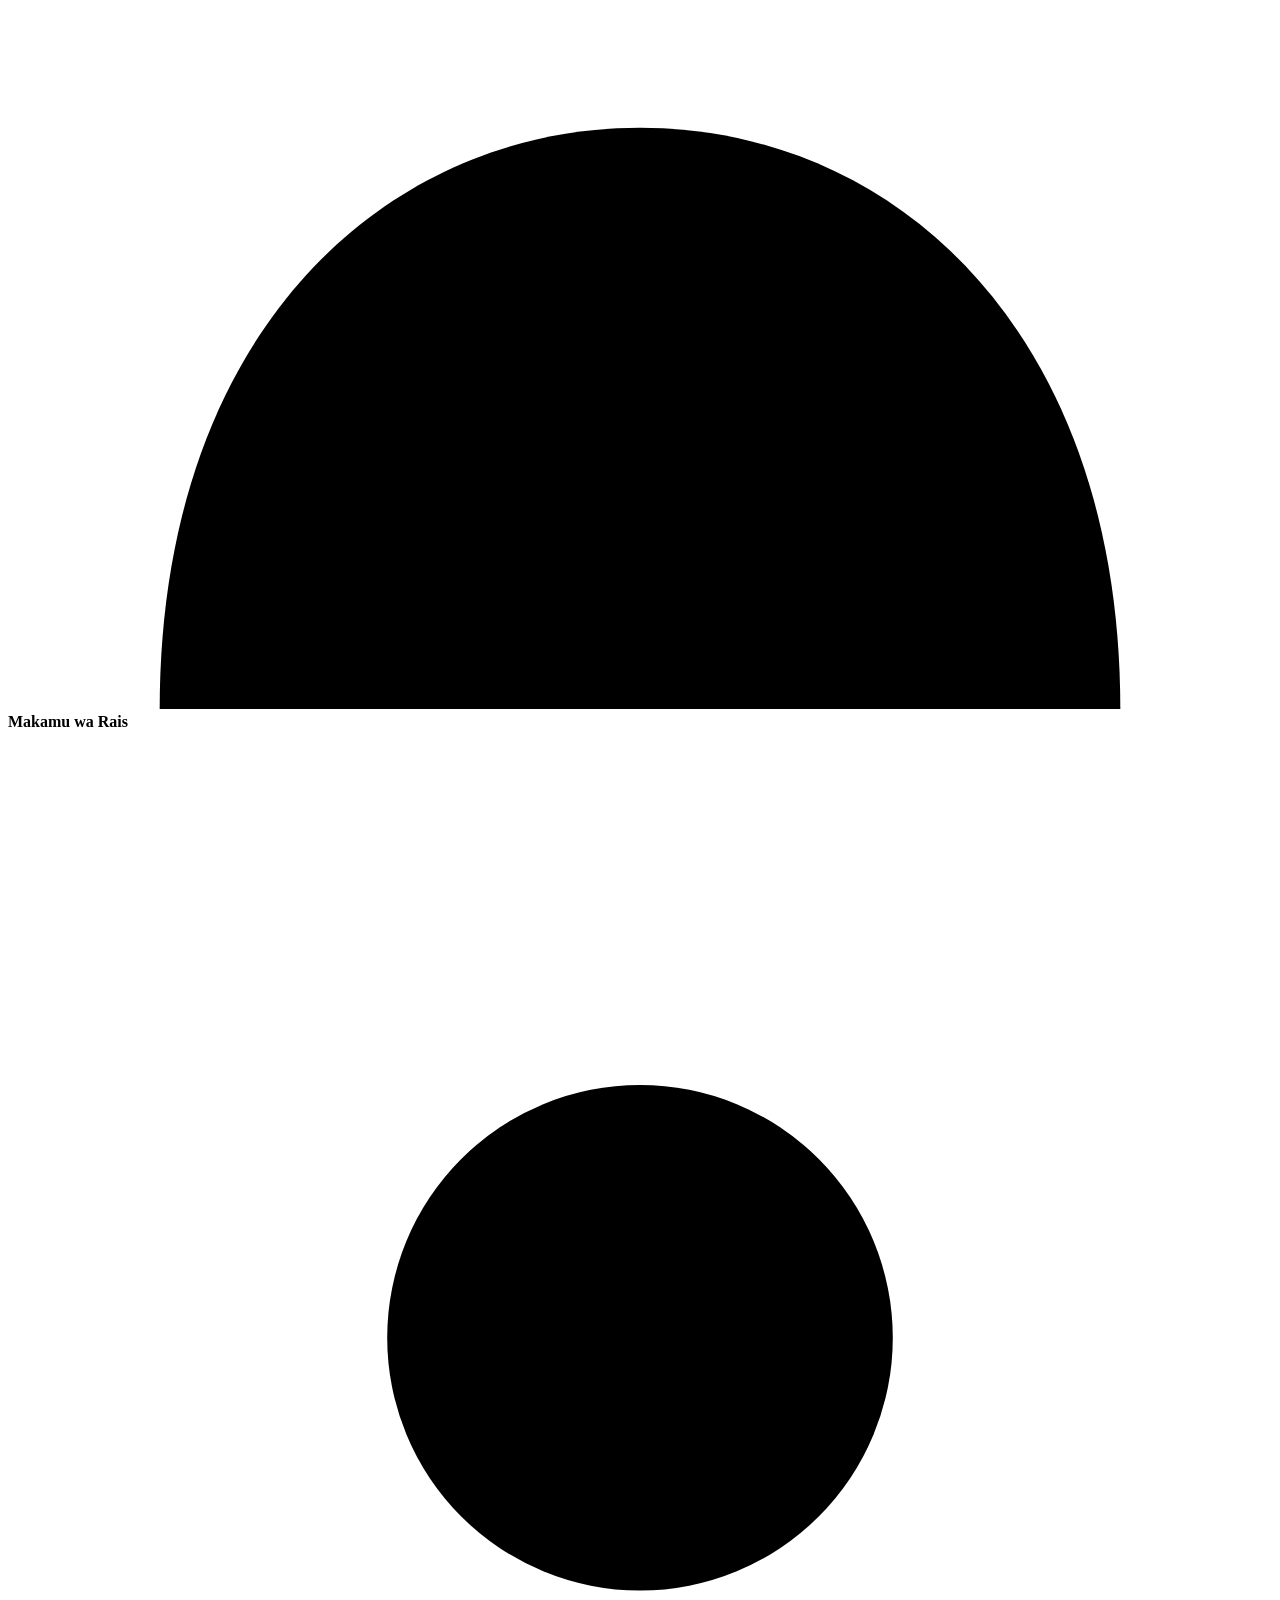
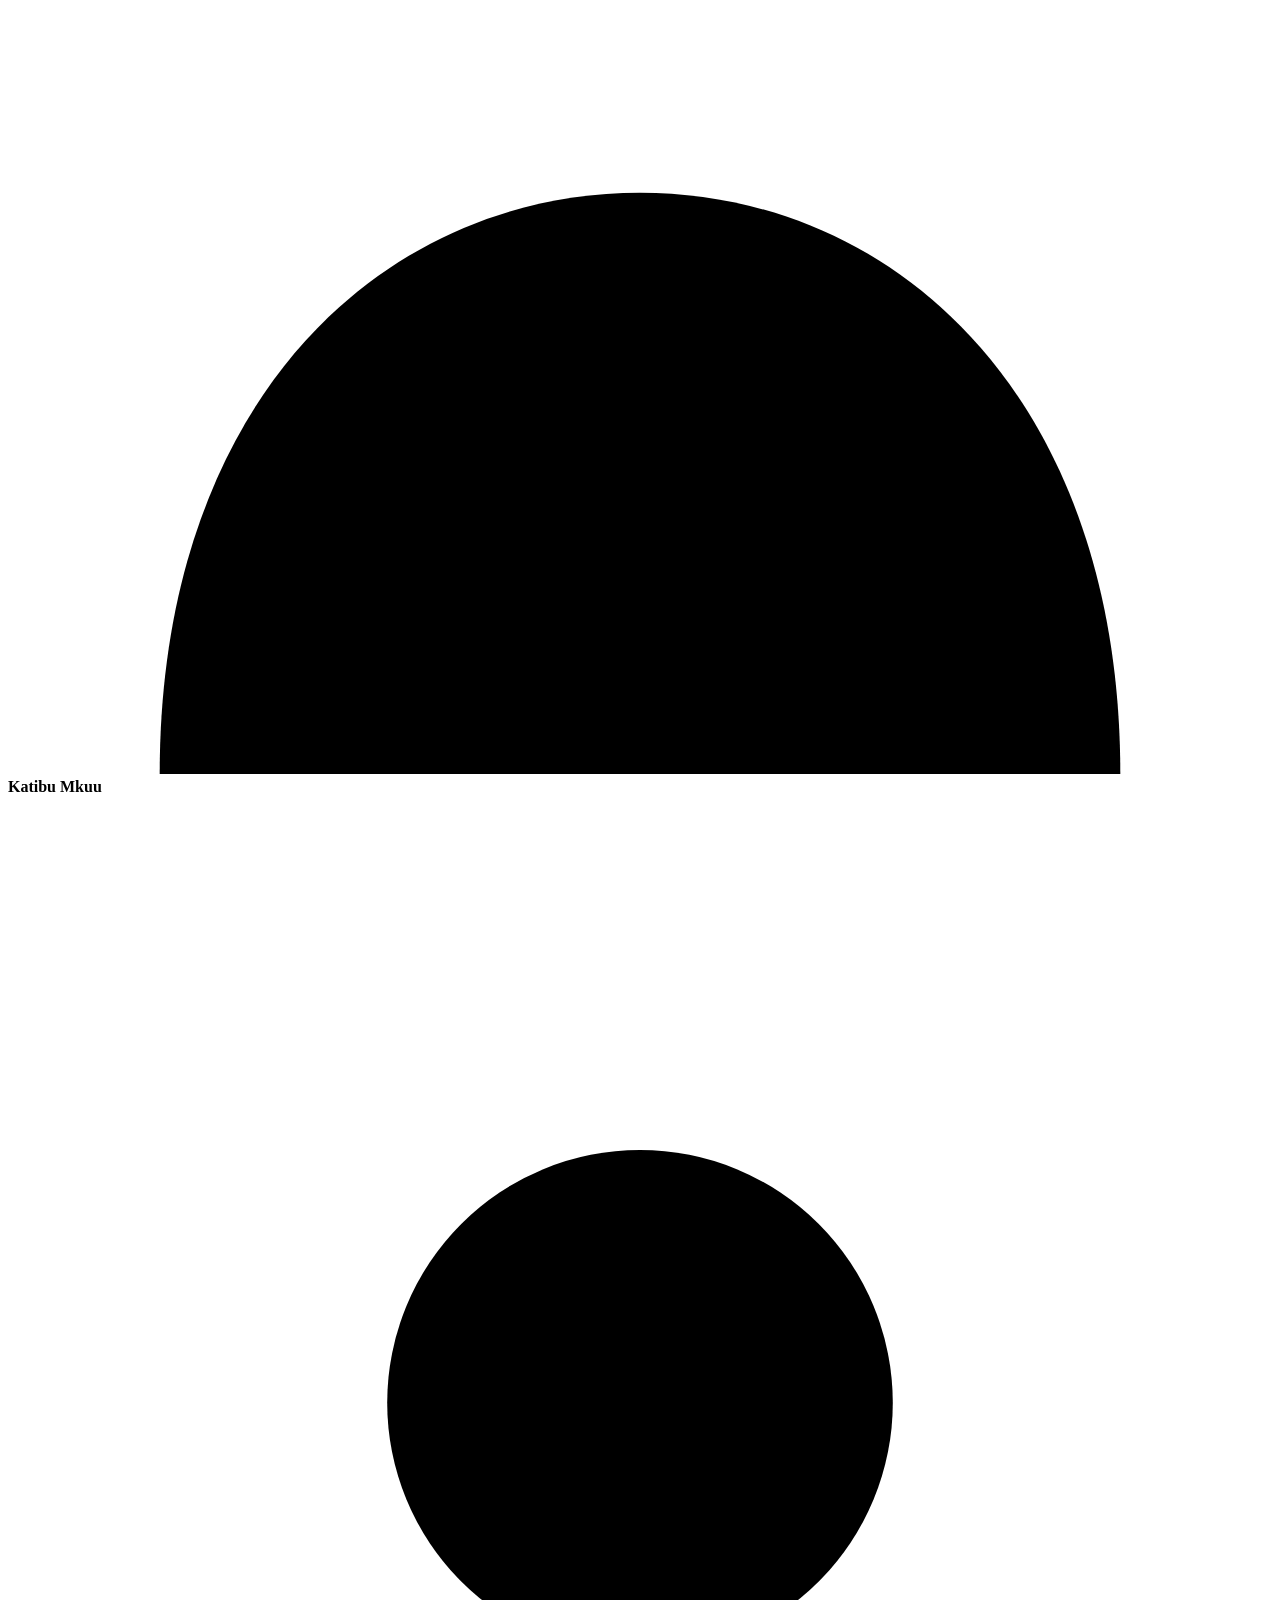
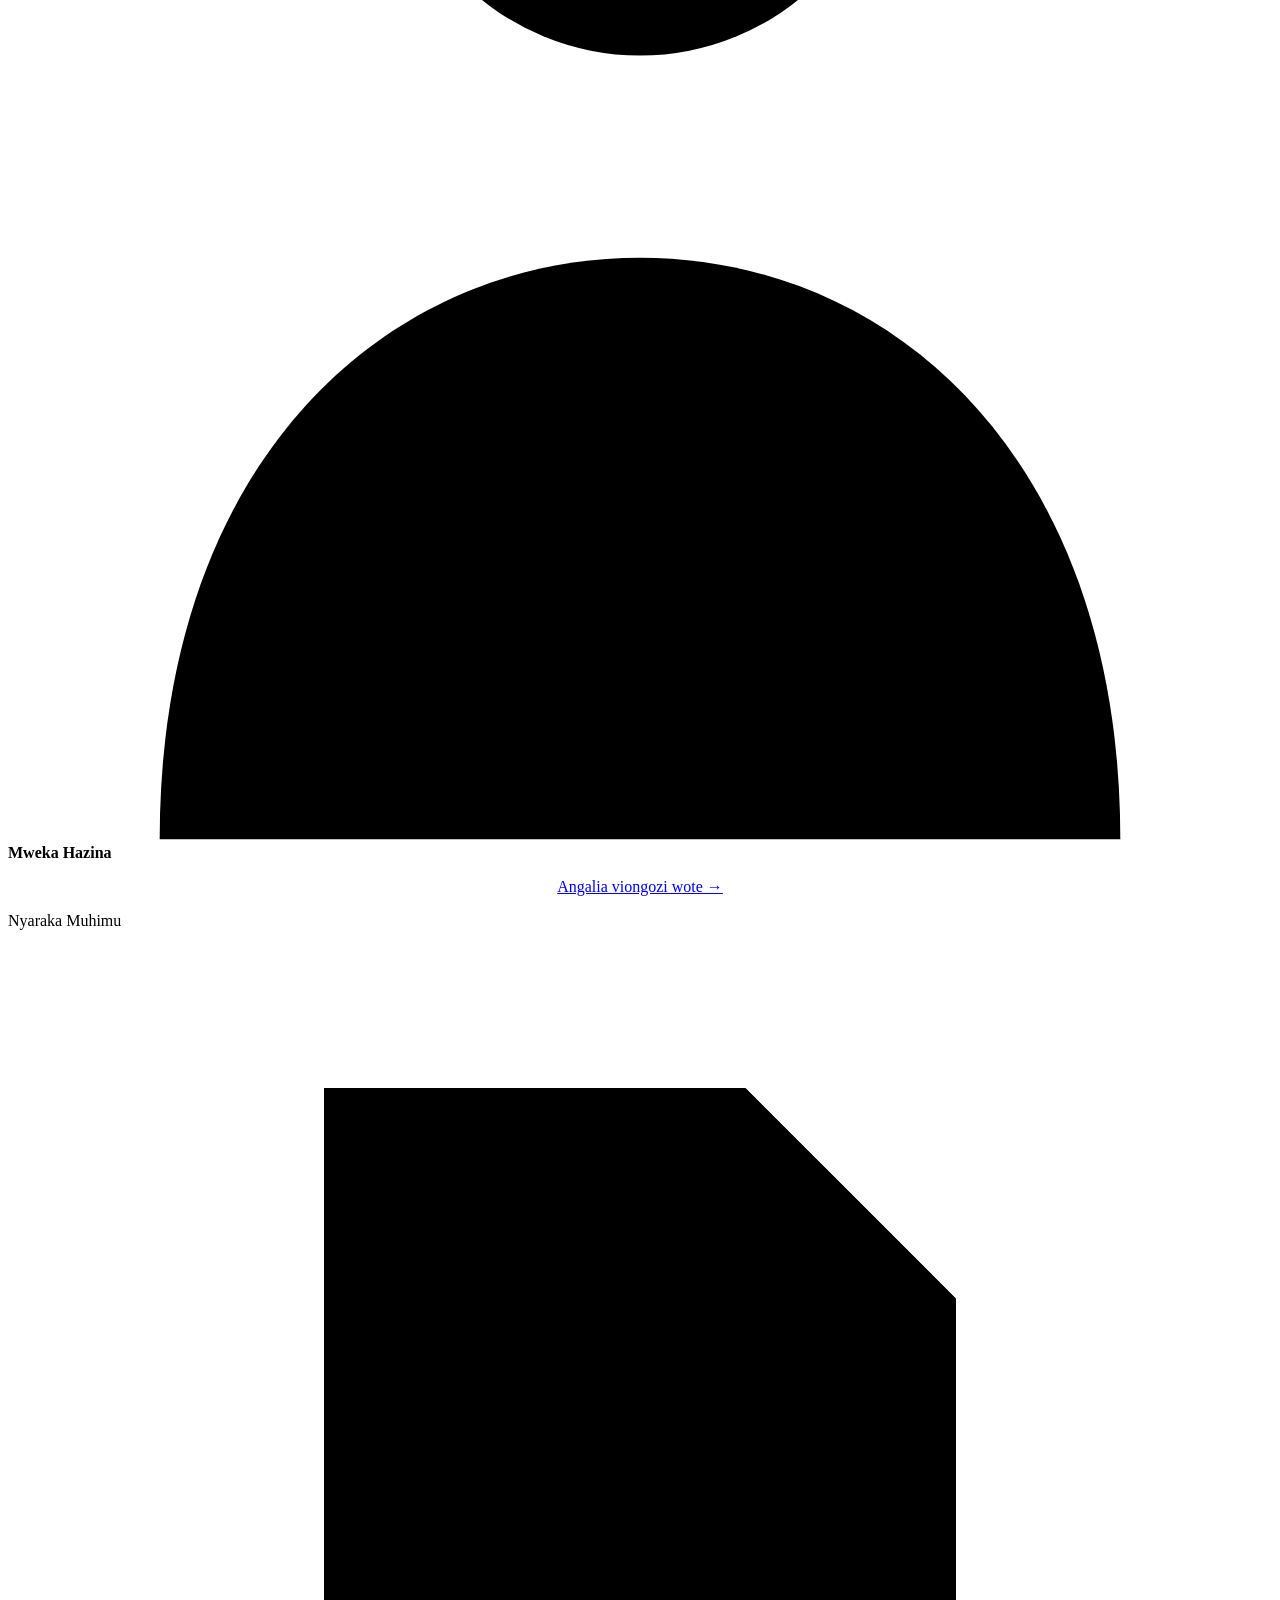
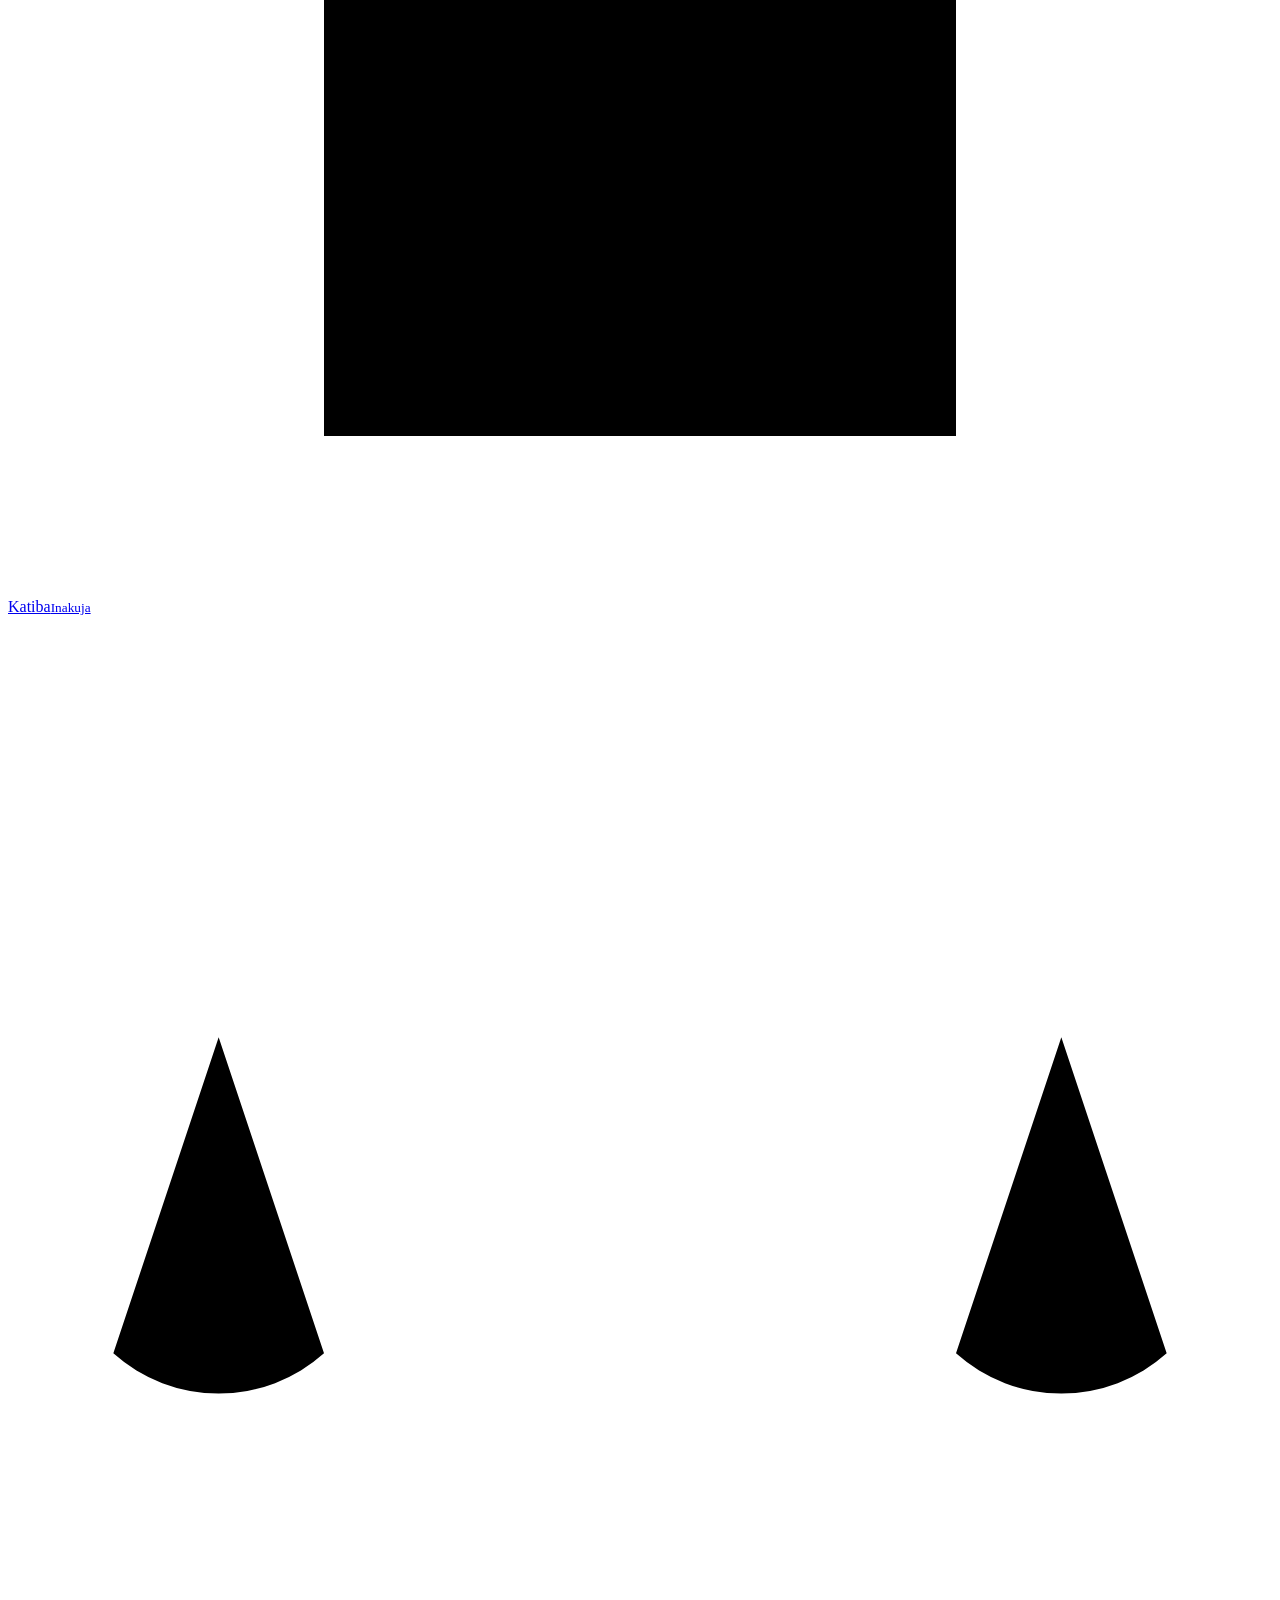
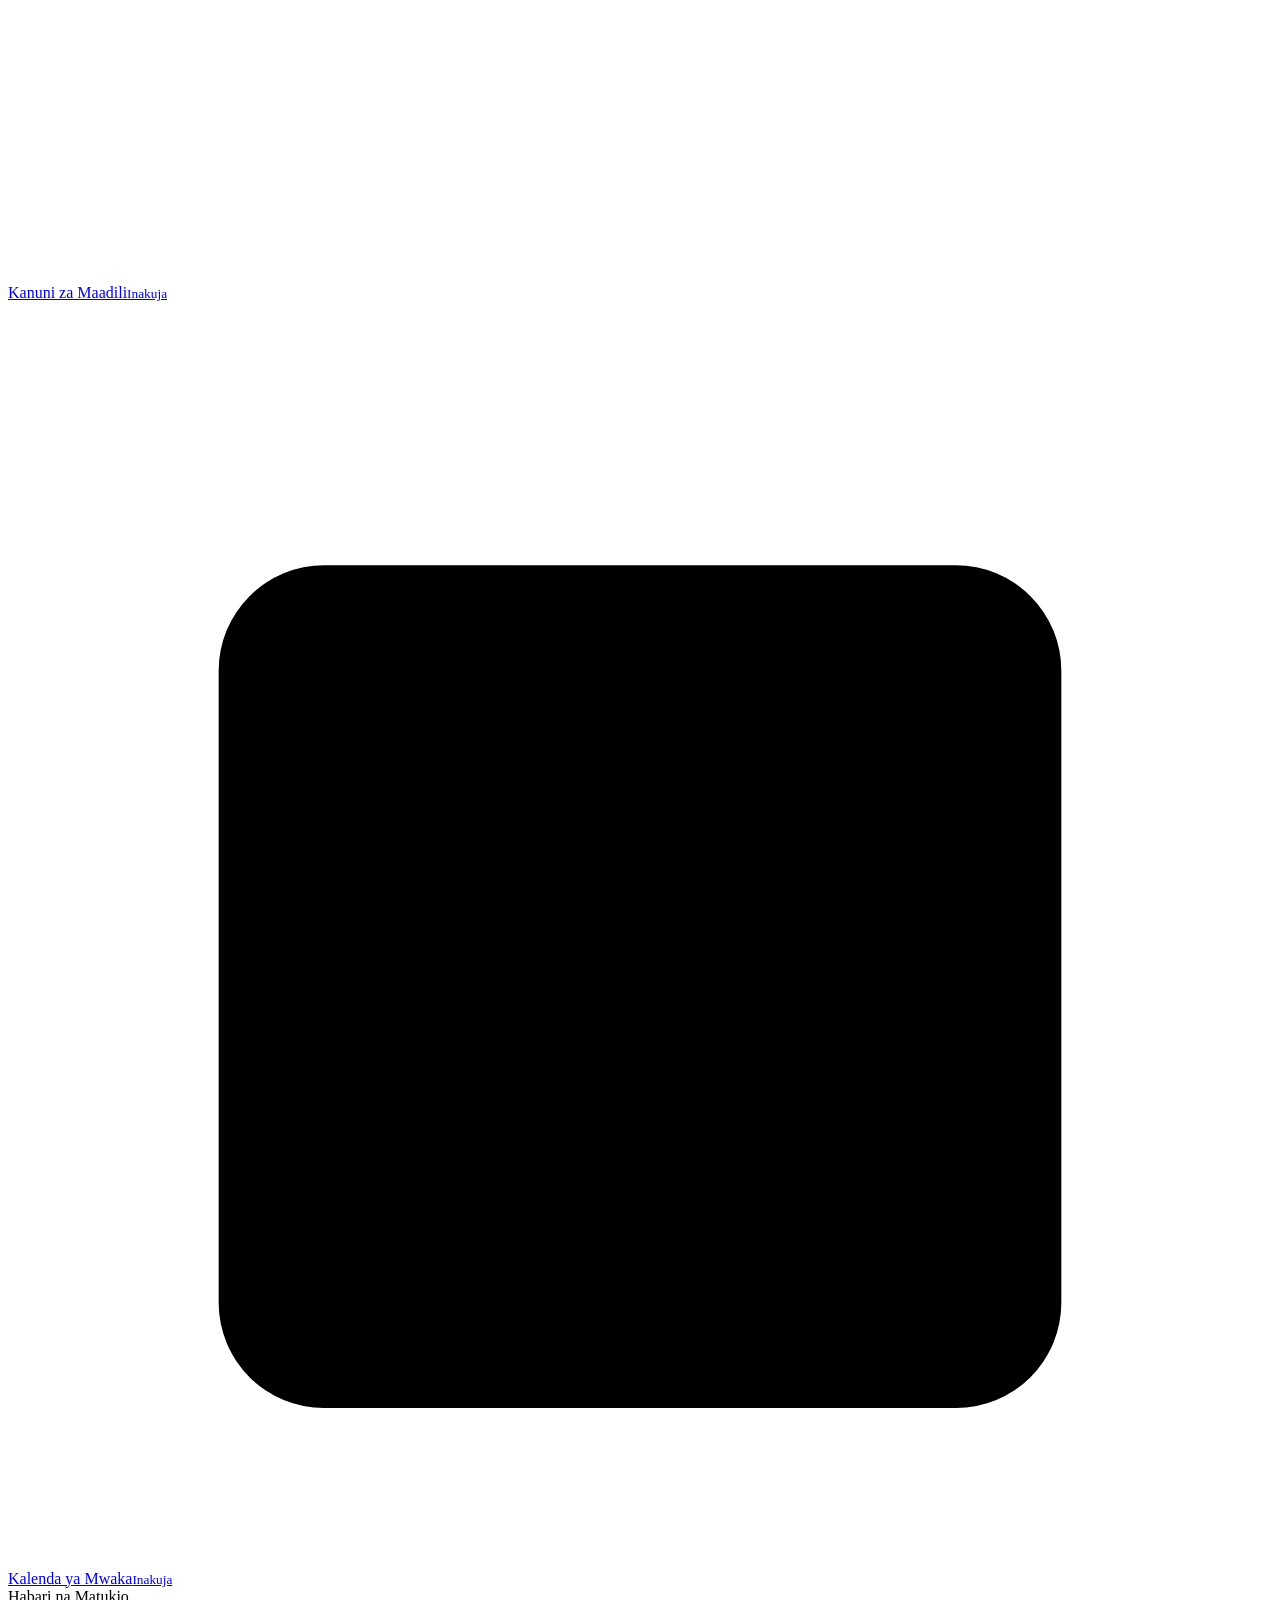
==== commit a752aaec: "Update index.html" ====
--- a/index.html
+++ b/index.html
@@ -4,22 +4,33 @@
 <meta charset="utf-8">
 <meta name="viewport" content="width=device-width, initial-scale=1, viewport-fit=cover">
 <title data-en="SJICHOSSO – One Voice, One Vision">SJICHOSSO – Sauti Moja, Maono Moja</title>
-<meta name="description" content="Muungano wa viongozi wa wanafunzi wa vyuo vyote Tanzania.">
+<meta name="description" content="SJICHOSSO ni muungano wa viongozi wa wanafunzi wa vyuo vyote Tanzania: sauti moja, maono moja, uongozi wa wanafunzi.">
+<meta name="theme-color" content="#0B2545">
+<link rel="canonical" href="https://pros0675.github.io/sjichosso.ikelu/index.html">
+<meta property="og:type" content="website">
+<meta property="og:site_name" content="SJICHOSSO">
+<meta property="og:title" content="SJICHOSSO – Sauti Moja, Maono Moja">
+<meta property="og:description" content="SJICHOSSO ni muungano wa viongozi wa wanafunzi wa vyuo vyote Tanzania: sauti moja, maono moja, uongozi wa wanafunzi.">
+<meta property="og:url" content="https://pros0675.github.io/sjichosso.ikelu/index.html">
+<meta name="twitter:card" content="summary">
 <link rel="icon" href="data:image/svg+xml,&lt;svg xmlns=%22http://www.w3.org/2000/svg%22 viewBox=%220 0 100 100%22&gt;&lt;text y=%22.9em%22 font-size=%2290%22&gt;🇹🇿&lt;/text&gt;&lt;/svg&gt;">
+<link rel="preconnect" href="https://fonts.googleapis.com">
+<link rel="preconnect" href="https://fonts.gstatic.com" crossorigin>
 <link href="https://fonts.googleapis.com/css2?family=Sora:wght@500;700;800&family=Inter:wght@400;500;600&display=swap" rel="stylesheet">
-<link rel="stylesheet" href="style.css?v=3">
+<link rel="stylesheet" href="style.css?v=4">
+<script type="application/ld+json">{"@context":"https://schema.org","@type":"Organization","name":"SJICHOSSO","url":"https://pros0675.github.io/sjichosso.ikelu/","slogan":"Sauti Moja. Maono Moja. Uongozi wa Wanafunzi."}</script>
 </head>
 <body>
-<main>
-<div class="hero2"><div class="hp"><svg viewBox='0 0 440 360' aria-hidden='true'><circle cx='340' cy='70' r='44' fill='#F2B705'/><ellipse cx='220' cy='332' rx='205' ry='22' fill='rgba(255,255,255,.14)'/><rect x='76' y='210' width='68' height='122' rx='30' fill='#1E7F4F'/><circle cx='110' cy='178' r='28' fill='#8D5A3B'/><polygon points='68,160 110,140 152,160 110,176' fill='#fff'/><line x1='146' y1='162' x2='146' y2='198' stroke='#F2B705' stroke-width='4'/><rect x='184' y='190' width='72' height='142' rx='32' fill='#F2B705'/><circle cx='220' cy='158' r='30' fill='#A0693F'/><polygon points='174,138 220,116 266,138 220,156' fill='#fff'/><line x1='260' y1='140' x2='260' y2='180' stroke='#1E7F4F' stroke-width='4'/><rect x='296' y='210' width='68' height='122' rx='30' fill='#1F5FA8'/><circle cx='330' cy='178' r='28' fill='#6B3F2A'/><polygon points='288,160 330,140 372,160 330,176' fill='#fff'/><line x1='366' y1='162' x2='366' y2='198' stroke='#F2B705' stroke-width='4'/></svg><img src="hero.jpg" alt="Viongozi wa wanafunzi" onerror="this.style.display='none'"></div><div class="wrap"><div class="hl"><span class="pill">Umoja • Uongozi • Maendeleo</span><h1>Sauti Moja. Maono Moja. <span>Uongozi wa Wanafunzi.</span></h1><p>Jukwaa la umoja, uwakilishi na maendeleo ya wanafunzi.</p><div class="cta"><a class="btn gold" href="jiunge.html">Jiunge Nasi <span aria-hidden="true">→</span></a><a class="btn ghost" href="kuhusu.html">Kuhusu Sisi</a></div></div></div></div>
-<div class="wrap">
-<div class="vc"><div class="v r" style="--c:#1E7F4F;--i:#1E7F4F"><div class="ic"><svg viewBox="0 0 24 24"><circle cx="12" cy="8" r="3"/><circle cx="5" cy="10" r="2"/><circle cx="19" cy="10" r="2"/><path d="M6 19c0-3 3-5 6-5s6 2 6 5M1 18c0-2 1-3 3-3M23 18c0-2-1-3-3-3"/></svg></div><div><b>Uwakilishi</b><span>Kusimamia maslahi ya wanafunzi katika ngazi zote.</span></div></div><div class="v r" style="--c:#F2B705;--i:#1E7F4F"><div class="ic"><svg viewBox="0 0 24 24"><path d="M3 12l4-4 4 2 3-2 4 4M3 12l5 6a2 2 0 0 0 3 0l1-1M21 12l-5 6a2 2 0 0 1-3 0"/></svg></div><div><b>Umoja</b><span>Kujenga mshikamano miongoni mwa wanafunzi.</span></div></div><div class="v r" style="--c:#0B2545;--i:#0B2545"><div class="ic"><svg viewBox="0 0 24 24"><path d="M12 3l8 3v6c0 5-3.5 8-8 9-4.5-1-8-4-8-9V6z"/><path d="M8.5 12l2.5 2.5 4.5-5"/></svg></div><div><b>Uwajibikaji</b><span>Kuhakikisha uwazi na uwajibikaji katika uongozi.</span></div></div></div>
-<div class="st r">Shughuli Zetu</div>
-<div class="ag"><a class="ac r" href="kuhusu.html"><div class="ap" style="background-image:url(vilabu.jpg),linear-gradient(135deg,#1E7F4F,#0B2545)"></div><div class="al">Vilabu vya Kitaaluma<i class="ar">→</i></div></a><a class="ac r" href="kuhusu.html"><div class="ap" style="background-image:url(afya.jpg),linear-gradient(135deg,#1F5FA8,#0B2545)"></div><div class="al">Afya na Jinsia<i class="ar">→</i></div></a><a class="ac r" href="kuhusu.html"><div class="ap" style="background-image:url(sanaa.jpg),linear-gradient(135deg,#8A5A00,#0B2545)"></div><div class="al">Sanaa na Utamaduni<i class="ar">→</i></div></a><a class="ac r" href="kuhusu.html"><div class="ap" style="background-image:url(michezo.jpg),linear-gradient(135deg,#5B3FA0,#0B2545)"></div><div class="al">Michezo<i class="ar">→</i></div></a></div>
-<div class="two2"><div><div class="st r">Viongozi Wetu</div><div class="lg"><div class="lp r"><svg viewBox="0 0 100 130"><circle cx="50" cy="48" r="20"/><path d="M12 130c0-30 18-46 38-46s38 16 38 46z"/></svg><img src="rais.jpg" alt="Rais" onerror="this.style.display='none'"><b>Rais</b></div><div class="lp r"><svg viewBox="0 0 100 130"><circle cx="50" cy="48" r="20"/><path d="M12 130c0-30 18-46 38-46s38 16 38 46z"/></svg><img src="makamu.jpg" alt="Makamu wa Rais" onerror="this.style.display='none'"><b>Makamu wa Rais</b></div><div class="lp r"><svg viewBox="0 0 100 130"><circle cx="50" cy="48" r="20"/><path d="M12 130c0-30 18-46 38-46s38 16 38 46z"/></svg><img src="katibu.jpg" alt="Katibu Mkuu" onerror="this.style.display='none'"><b>Katibu Mkuu</b></div><div class="lp r"><svg viewBox="0 0 100 130"><circle cx="50" cy="48" r="20"/><path d="M12 130c0-30 18-46 38-46s38 16 38 46z"/></svg><img src="hazina.jpg" alt="Mweka Hazina" onerror="this.style.display='none'"><b>Mweka Hazina</b></div></div></div>
-<div><div class="st r">Nyaraka Muhimu</div><div class="dg"><a class="dc r" href="kuhusu.html"><svg viewBox="0 0 24 24"><path d="M6 3h8l4 4v14H6z"/><path d="M14 3v4h4M9 12h6M9 16h6"/></svg>Katiba<small>Inakuja</small></a><a class="dc r" href="kuhusu.html"><svg viewBox="0 0 24 24"><path d="M12 4v16M6 20h12M4 8h16M4 8l-2 6a3 3 0 0 0 4 0zM20 8l-2 6a3 3 0 0 0 4 0z"/></svg>Kanuni za Maadili<small>Inakuja</small></a><a class="dc r" href="kuhusu.html"><svg viewBox="0 0 24 24"><rect x="4" y="5" width="16" height="16" rx="2"/><path d="M4 10h16M8 3v4M16 3v4"/></svg>Kalenda ya Mwaka<small>Inakuja</small></a></div></div></div>
-<div class="cb r"><svg viewBox="0 0 24 24"><path d="M3 10v4h4l8 5V5L7 10zM18 9a4 4 0 0 1 0 6"/></svg><div><b>Sauti yako ina nafasi.</b><span>Jiunge na SJICHOSSO leo kwa ajili ya mustakabali bora wa wanafunzi.</span></div><a class="btn gold" href="jiunge.html">Jiunge Nasi <span aria-hidden="true">→</span></a></div>
-</div></main>
-<script src="app.js?v=3"></script>
+<main id="main" tabindex="-1">
+<div class="hero2"><div class="hp" data-img="hero" data-alt="Viongozi wa wanafunzi wakiwa pamoja"><svg viewBox='0 0 440 360' aria-hidden='true'><circle cx='340' cy='70' r='44' fill='#F2B705'/><ellipse cx='220' cy='332' rx='205' ry='22' fill='rgba(255,255,255,.14)'/><rect x='76' y='210' width='68' height='122' rx='30' fill='#1E7F4F'/><circle cx='110' cy='178' r='28' fill='#8D5A3B'/><polygon points='68,160 110,140 152,160 110,176' fill='#fff'/><line x1='146' y1='162' x2='146' y2='198' stroke='#F2B705' stroke-width='4'/><rect x='184' y='190' width='72' height='142' rx='32' fill='#F2B705'/><circle cx='220' cy='158' r='30' fill='#A0693F'/><polygon points='174,138 220,116 266,138 220,156' fill='#fff'/><line x1='260' y1='140' x2='260' y2='180' stroke='#1E7F4F' stroke-width='4'/><rect x='296' y='210' width='68' height='122' rx='30' fill='#1F5FA8'/><circle cx='330' cy='178' r='28' fill='#6B3F2A'/><polygon points='288,160 330,140 372,160 330,176' fill='#fff'/><line x1='366' y1='162' x2='366' y2='198' stroke='#F2B705' stroke-width='4'/></svg></div><div class="wrap"><div class="hl"><span class="pill">Umoja • Uongozi • Maendeleo</span><h1>Sauti Moja. Maono Moja. <span>Uongozi wa Wanafunzi.</span></h1><p>Jukwaa la umoja, uwakilishi na maendeleo ya wanafunzi.</p><div class="cta"><a class="btn gold" href="jiunge.html">Jiunge Nasi <span aria-hidden="true">→</span></a><a class="btn ghost" href="kuhusu.html">Kuhusu Sisi</a></div></div></div></div>
+<div class="wrap"><div class="vc"><div class="v r" style="--c:#1E7F4F;--i:#1E7F4F"><div class="ic"><svg viewBox="0 0 24 24" aria-hidden="true"><circle cx="12" cy="8" r="3"/><circle cx="5" cy="10" r="2"/><circle cx="19" cy="10" r="2"/><path d="M6 19c0-3 3-5 6-5s6 2 6 5M1 18c0-2 1-3 3-3M23 18c0-2-1-3-3-3"/></svg></div><div><b>Uwakilishi</b><span>Kusimamia maslahi ya wanafunzi katika ngazi zote.</span></div></div><div class="v r" style="--c:#F2B705;--i:#1E7F4F"><div class="ic"><svg viewBox="0 0 24 24" aria-hidden="true"><path d="M3 12l4-4 4 2 3-2 4 4M3 12l5 6a2 2 0 0 0 3 0l1-1M21 12l-5 6a2 2 0 0 1-3 0"/></svg></div><div><b>Umoja</b><span>Kujenga mshikamano miongoni mwa wanafunzi.</span></div></div><div class="v r" style="--c:#0B2545;--i:#0B2545"><div class="ic"><svg viewBox="0 0 24 24" aria-hidden="true"><path d="M12 3l8 3v6c0 5-3.5 8-8 9-4.5-1-8-4-8-9V6z"/><path d="M8.5 12l2.5 2.5 4.5-5"/></svg></div><div><b>Uwajibikaji</b><span>Kuhakikisha uwazi na uwajibikaji katika uongozi.</span></div></div></div></div>
+<section class="s2"><div class="wrap"><div class="ab"><div><div class="eyebrow r">Kuhusu SJICHOSSO</div><h2 class="r">Muungano wa sauti za wanafunzi.</h2><p class="lead r">SJICHOSSO ni taasisi ya ushirikiano wa viongozi wa wanafunzi wa vyuo vyote nchini Tanzania. Kila chuo, kila mwanafunzi, sauti moja.</p><p class="r"><a class="btn gold" href="kuhusu.html">Soma zaidi</a></p></div><div class="r"><div class="eyebrow">Mashirika wanachama</div><div class="uc"><a href="wanachama.html">SAUTSO</a><a href="wanachama.html">MUSTSO</a><a href="wanachama.html">TEKUSO</a><a href="wanachama.html">DARUSO</a><a href="wanachama.html">OUTSO</a></div><p class="more2"><a href="wanachama.html">Angalia wanachama wote →</a></p></div></div></div></section>
+<section class="s2"><div class="wrap"><div class="st r">Shughuli Zetu</div><div class="ag"><a class="ac r" href="shughuli.html"><div class="ap" data-img="vilabu" data-alt="Wanafunzi katika kilabu cha kitaaluma" style="--g:#1E7F4F"></div><div class="al">Vilabu vya Kitaaluma<i class="ar" aria-hidden="true">→</i></div></a><a class="ac r" href="shughuli.html"><div class="ap" data-img="afya" data-alt="Shughuli za afya na jinsia" style="--g:#1F5FA8"></div><div class="al">Afya na Jinsia<i class="ar" aria-hidden="true">→</i></div></a><a class="ac r" href="shughuli.html"><div class="ap" data-img="sanaa" data-alt="Wanafunzi wakionyesha sanaa na utamaduni" style="--g:#8A5A00"></div><div class="al">Sanaa na Utamaduni<i class="ar" aria-hidden="true">→</i></div></a><a class="ac r" href="shughuli.html"><div class="ap" data-img="michezo" data-alt="Wanafunzi wakishiriki michezo" style="--g:#5B3FA0"></div><div class="al">Michezo<i class="ar" aria-hidden="true">→</i></div></a></div></div></section>
+<section class="s2"><div class="wrap"><div class="two2"><div><div class="st r">Viongozi Wetu</div><div class="lg"><div class="lp r" data-img="rais" data-alt="Rais wa SJICHOSSO"><svg viewBox="0 0 100 130" aria-hidden="true"><circle cx="50" cy="48" r="20"/><path d="M12 130c0-30 18-46 38-46s38 16 38 46z"/></svg><b>Rais</b></div><div class="lp r" data-img="makamu" data-alt="Makamu wa Rais wa SJICHOSSO"><svg viewBox="0 0 100 130" aria-hidden="true"><circle cx="50" cy="48" r="20"/><path d="M12 130c0-30 18-46 38-46s38 16 38 46z"/></svg><b>Makamu wa Rais</b></div><div class="lp r" data-img="katibu" data-alt="Katibu Mkuu wa SJICHOSSO"><svg viewBox="0 0 100 130" aria-hidden="true"><circle cx="50" cy="48" r="20"/><path d="M12 130c0-30 18-46 38-46s38 16 38 46z"/></svg><b>Katibu Mkuu</b></div><div class="lp r" data-img="hazina" data-alt="Mweka Hazina wa SJICHOSSO"><svg viewBox="0 0 100 130" aria-hidden="true"><circle cx="50" cy="48" r="20"/><path d="M12 130c0-30 18-46 38-46s38 16 38 46z"/></svg><b>Mweka Hazina</b></div></div><p class="more2" style="text-align:center"><a href="uongozi.html">Angalia viongozi wote →</a></p></div><div><div class="st r">Nyaraka Muhimu</div><div class="dg"><a class="dc r" href="nyaraka.html" data-doc="katiba"><svg viewBox="0 0 24 24" aria-hidden="true"><path d="M6 3h8l4 4v14H6z"/><path d="M14 3v4h4M9 12h6M9 16h6"/></svg>Katiba<small>Inakuja</small></a><a class="dc r" href="nyaraka.html" data-doc="kanuni"><svg viewBox="0 0 24 24" aria-hidden="true"><path d="M12 4v16M6 20h12M4 8h16M4 8l-2 6a3 3 0 0 0 4 0zM20 8l-2 6a3 3 0 0 0 4 0z"/></svg>Kanuni za Maadili<small>Inakuja</small></a><a class="dc r" href="nyaraka.html" data-doc="kalenda"><svg viewBox="0 0 24 24" aria-hidden="true"><rect x="4" y="5" width="16" height="16" rx="2"/><path d="M4 10h16M8 3v4M16 3v4"/></svg>Kalenda ya Mwaka<small>Inakuja</small></a></div></div></div></div></section>
+<section class="s2"><div class="wrap"><div class="st r">Habari na Matukio</div><div class="ng" data-news="3"><div class="empty">Habari na matangazo ya SJICHOSSO yatachapishwa hapa.</div></div><p style="text-align:center;margin-top:24px"><a class="btn gold" href="habari.html">Angalia zote</a></p></div></section>
+<section class="s2"><div class="wrap"><div class="cb r"><svg viewBox="0 0 24 24" aria-hidden="true"><path d="M3 10v4h4l8 5V5L7 10zM18 9a4 4 0 0 1 0 6"/></svg><div><b>Sauti yako ina nafasi.</b><span>Jiunge na SJICHOSSO leo kwa ajili ya mustakabali bora wa wanafunzi.</span></div><a class="btn gold" href="jiunge.html">Jiunge Nasi <span aria-hidden="true">→</span></a></div></div></section>
+</main>
+<script src="config.js?v=4"></script>
+<script src="app.js?v=4"></script>
 </body>
 </html>
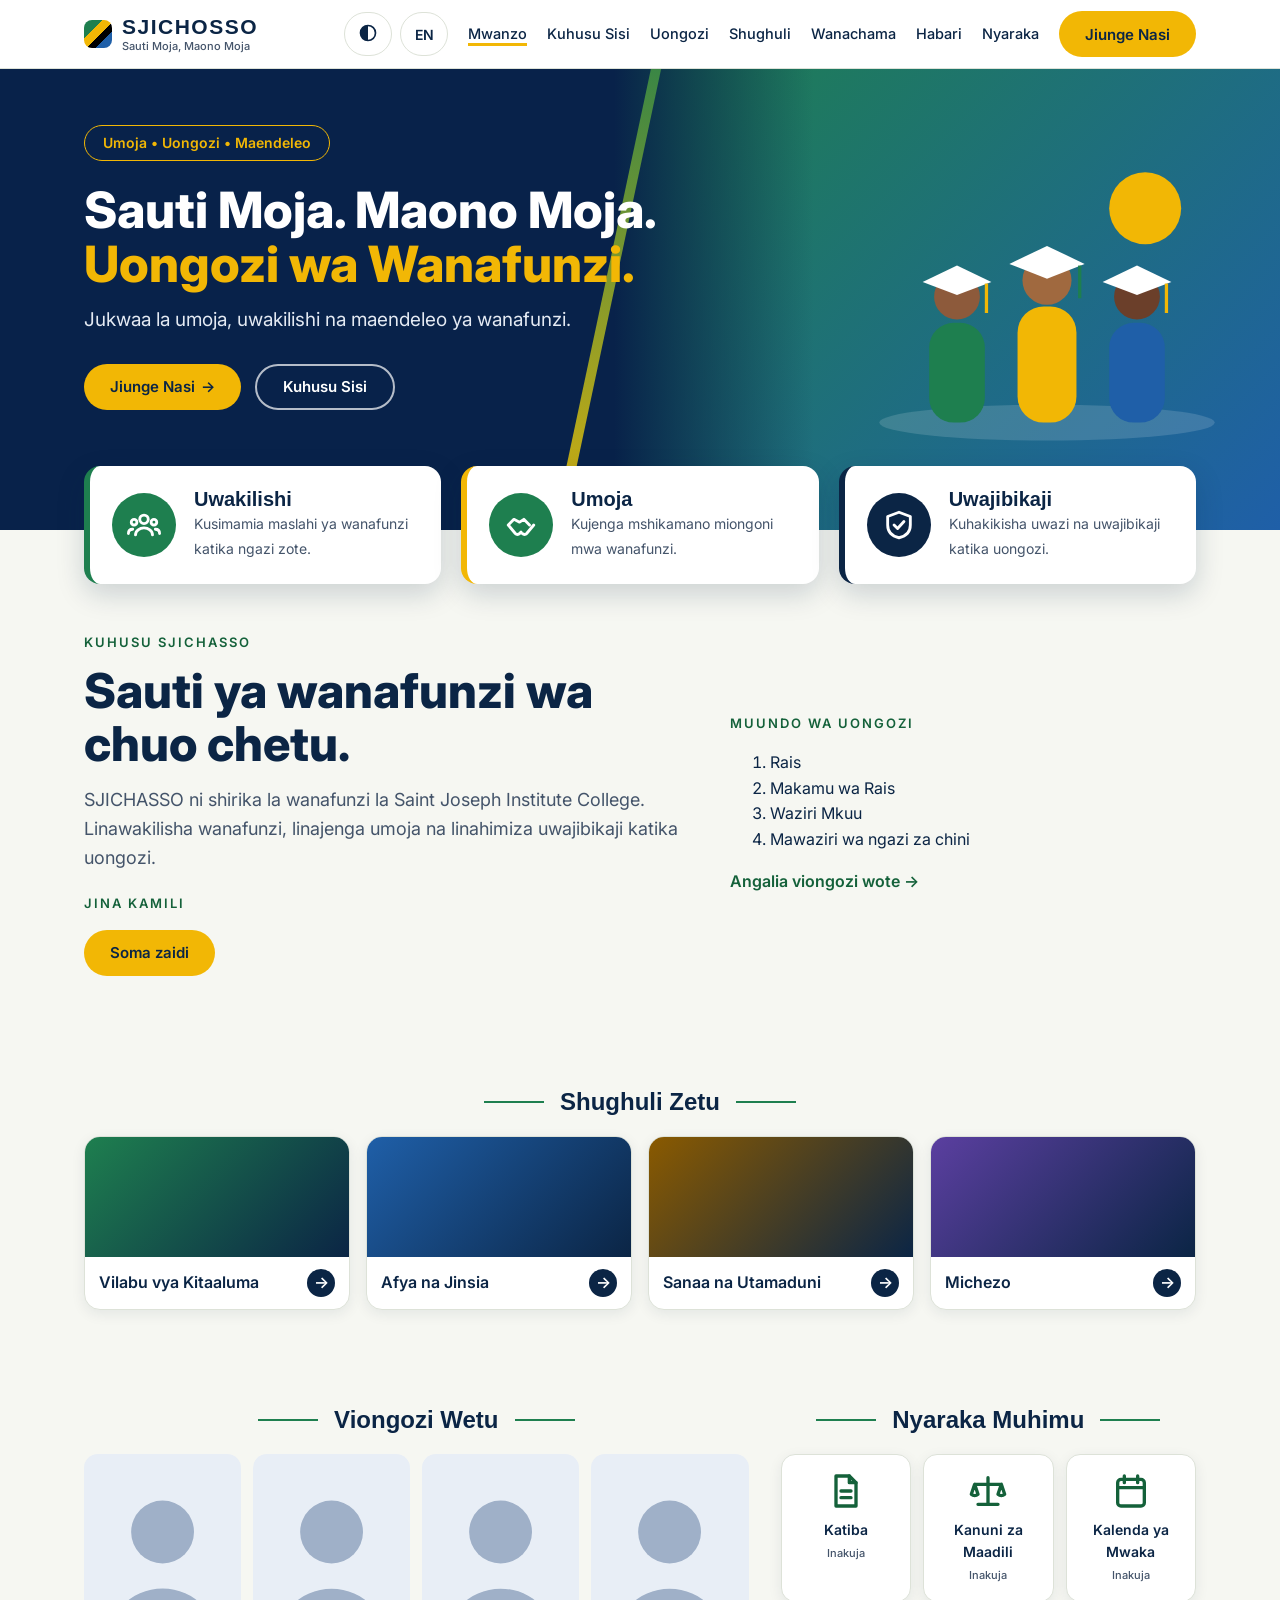
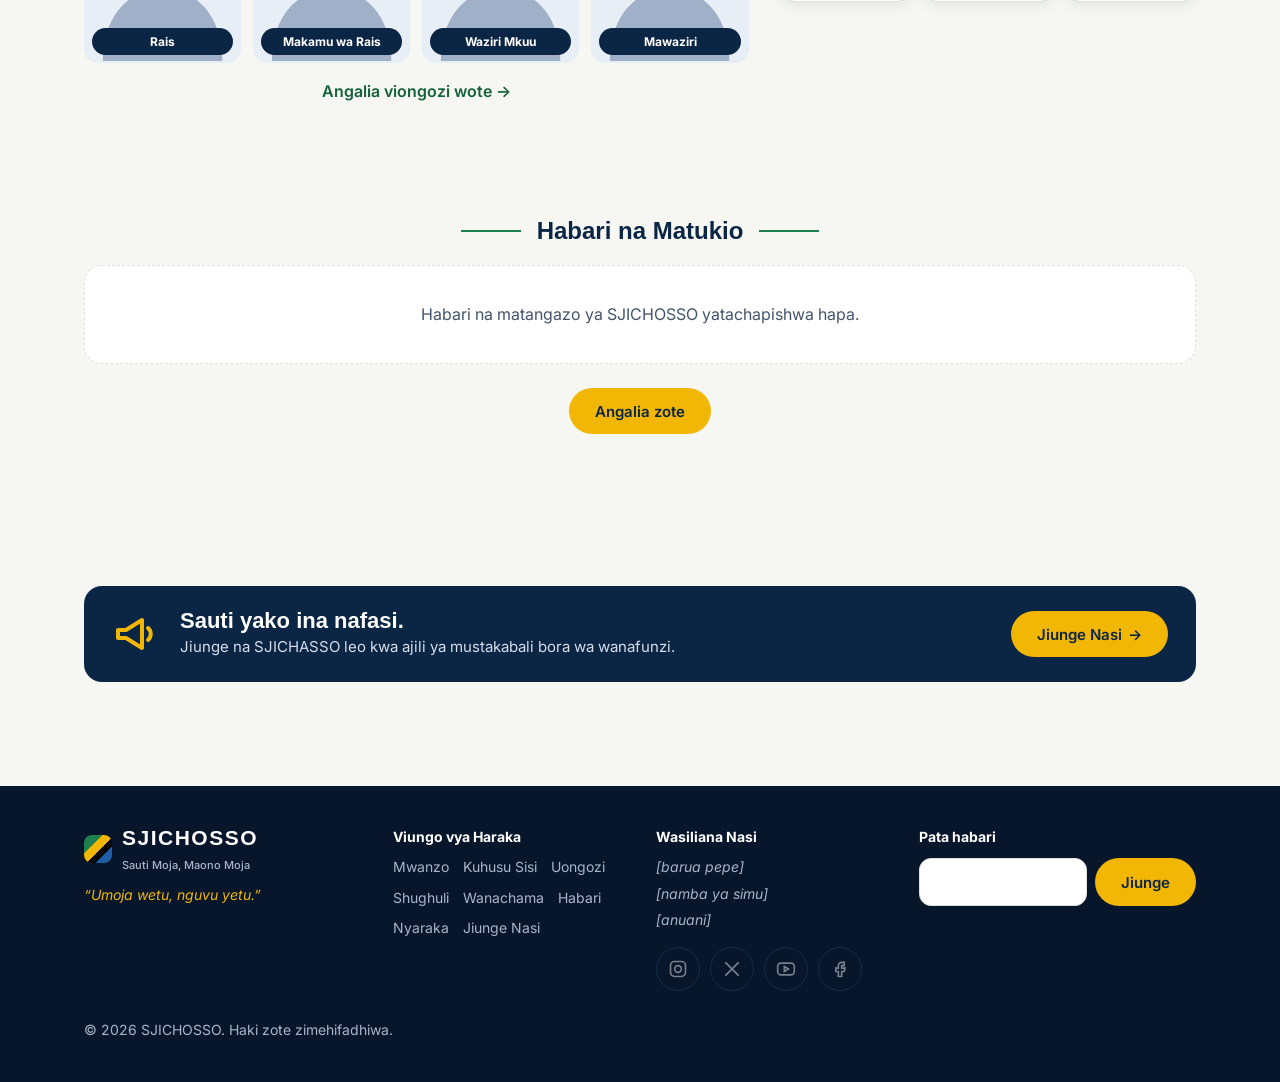
==== commit 6f137d75: "Update index.html" ====
--- a/index.html
+++ b/index.html
@@ -3,34 +3,34 @@
 <head>
 <meta charset="utf-8">
 <meta name="viewport" content="width=device-width, initial-scale=1, viewport-fit=cover">
-<title data-en="SJICHOSSO – One Voice, One Vision">SJICHOSSO – Sauti Moja, Maono Moja</title>
-<meta name="description" content="SJICHOSSO ni muungano wa viongozi wa wanafunzi wa vyuo vyote Tanzania: sauti moja, maono moja, uongozi wa wanafunzi.">
+<title data-en="SJICHASSO – One Voice, One Vision">SJICHASSO – Sauti Moja, Maono Moja</title>
+<meta name="description" content="SJICHASSO ni shirika la wanafunzi la Saint Joseph Institute College: sauti moja, maono moja, uongozi wa wanafunzi.">
 <meta name="theme-color" content="#0B2545">
 <link rel="canonical" href="https://pros0675.github.io/sjichosso.ikelu/index.html">
 <meta property="og:type" content="website">
-<meta property="og:site_name" content="SJICHOSSO">
-<meta property="og:title" content="SJICHOSSO – Sauti Moja, Maono Moja">
-<meta property="og:description" content="SJICHOSSO ni muungano wa viongozi wa wanafunzi wa vyuo vyote Tanzania: sauti moja, maono moja, uongozi wa wanafunzi.">
+<meta property="og:site_name" content="SJICHASSO">
+<meta property="og:title" content="SJICHASSO – Sauti Moja, Maono Moja">
+<meta property="og:description" content="SJICHASSO ni shirika la wanafunzi la Saint Joseph Institute College: sauti moja, maono moja, uongozi wa wanafunzi.">
 <meta property="og:url" content="https://pros0675.github.io/sjichosso.ikelu/index.html">
 <meta name="twitter:card" content="summary">
 <link rel="icon" href="data:image/svg+xml,&lt;svg xmlns=%22http://www.w3.org/2000/svg%22 viewBox=%220 0 100 100%22&gt;&lt;text y=%22.9em%22 font-size=%2290%22&gt;🇹🇿&lt;/text&gt;&lt;/svg&gt;">
 <link rel="preconnect" href="https://fonts.googleapis.com">
 <link rel="preconnect" href="https://fonts.gstatic.com" crossorigin>
 <link href="https://fonts.googleapis.com/css2?family=Sora:wght@500;700;800&family=Inter:wght@400;500;600&display=swap" rel="stylesheet">
-<link rel="stylesheet" href="style.css?v=4">
-<script type="application/ld+json">{"@context":"https://schema.org","@type":"Organization","name":"SJICHOSSO","url":"https://pros0675.github.io/sjichosso.ikelu/","slogan":"Sauti Moja. Maono Moja. Uongozi wa Wanafunzi."}</script>
+<link rel="stylesheet" href="style.css?v=5">
+<script type="application/ld+json">{"@context":"https://schema.org","@type":"Organization","name":"SJICHASSO","alternateName":"Saint Joseph Institute College Health Association Science Students’ Organization","url":"https://pros0675.github.io/sjichosso.ikelu/","slogan":"Sauti Moja. Maono Moja. Uongozi wa Wanafunzi."}</script>
 </head>
 <body>
 <main id="main" tabindex="-1">
-<div class="hero2"><div class="hp" data-img="hero" data-alt="Viongozi wa wanafunzi wakiwa pamoja"><svg viewBox='0 0 440 360' aria-hidden='true'><circle cx='340' cy='70' r='44' fill='#F2B705'/><ellipse cx='220' cy='332' rx='205' ry='22' fill='rgba(255,255,255,.14)'/><rect x='76' y='210' width='68' height='122' rx='30' fill='#1E7F4F'/><circle cx='110' cy='178' r='28' fill='#8D5A3B'/><polygon points='68,160 110,140 152,160 110,176' fill='#fff'/><line x1='146' y1='162' x2='146' y2='198' stroke='#F2B705' stroke-width='4'/><rect x='184' y='190' width='72' height='142' rx='32' fill='#F2B705'/><circle cx='220' cy='158' r='30' fill='#A0693F'/><polygon points='174,138 220,116 266,138 220,156' fill='#fff'/><line x1='260' y1='140' x2='260' y2='180' stroke='#1E7F4F' stroke-width='4'/><rect x='296' y='210' width='68' height='122' rx='30' fill='#1F5FA8'/><circle cx='330' cy='178' r='28' fill='#6B3F2A'/><polygon points='288,160 330,140 372,160 330,176' fill='#fff'/><line x1='366' y1='162' x2='366' y2='198' stroke='#F2B705' stroke-width='4'/></svg></div><div class="wrap"><div class="hl"><span class="pill">Umoja • Uongozi • Maendeleo</span><h1>Sauti Moja. Maono Moja. <span>Uongozi wa Wanafunzi.</span></h1><p>Jukwaa la umoja, uwakilishi na maendeleo ya wanafunzi.</p><div class="cta"><a class="btn gold" href="jiunge.html">Jiunge Nasi <span aria-hidden="true">→</span></a><a class="btn ghost" href="kuhusu.html">Kuhusu Sisi</a></div></div></div></div>
+<div class="hero2"><div class="hp" data-img="hero" data-alt="Wanafunzi wa Saint Joseph Institute College"><svg viewBox='0 0 440 360' aria-hidden='true'><circle cx='340' cy='70' r='44' fill='#F2B705'/><ellipse cx='220' cy='332' rx='205' ry='22' fill='rgba(255,255,255,.14)'/><rect x='76' y='210' width='68' height='122' rx='30' fill='#1E7F4F'/><circle cx='110' cy='178' r='28' fill='#8D5A3B'/><polygon points='68,160 110,140 152,160 110,176' fill='#fff'/><line x1='146' y1='162' x2='146' y2='198' stroke='#F2B705' stroke-width='4'/><rect x='184' y='190' width='72' height='142' rx='32' fill='#F2B705'/><circle cx='220' cy='158' r='30' fill='#A0693F'/><polygon points='174,138 220,116 266,138 220,156' fill='#fff'/><line x1='260' y1='140' x2='260' y2='180' stroke='#1E7F4F' stroke-width='4'/><rect x='296' y='210' width='68' height='122' rx='30' fill='#1F5FA8'/><circle cx='330' cy='178' r='28' fill='#6B3F2A'/><polygon points='288,160 330,140 372,160 330,176' fill='#fff'/><line x1='366' y1='162' x2='366' y2='198' stroke='#F2B705' stroke-width='4'/></svg></div><div class="wrap"><div class="hl"><span class="pill">Umoja • Uongozi • Maendeleo</span><h1>Sauti Moja. Maono Moja. <span>Uongozi wa Wanafunzi.</span></h1><p>Jukwaa la umoja, uwakilishi na maendeleo ya wanafunzi.</p><div class="cta"><a class="btn gold" href="jiunge.html">Jiunge Nasi <span aria-hidden="true">→</span></a><a class="btn ghost" href="kuhusu.html">Kuhusu Sisi</a></div></div></div></div>
 <div class="wrap"><div class="vc"><div class="v r" style="--c:#1E7F4F;--i:#1E7F4F"><div class="ic"><svg viewBox="0 0 24 24" aria-hidden="true"><circle cx="12" cy="8" r="3"/><circle cx="5" cy="10" r="2"/><circle cx="19" cy="10" r="2"/><path d="M6 19c0-3 3-5 6-5s6 2 6 5M1 18c0-2 1-3 3-3M23 18c0-2-1-3-3-3"/></svg></div><div><b>Uwakilishi</b><span>Kusimamia maslahi ya wanafunzi katika ngazi zote.</span></div></div><div class="v r" style="--c:#F2B705;--i:#1E7F4F"><div class="ic"><svg viewBox="0 0 24 24" aria-hidden="true"><path d="M3 12l4-4 4 2 3-2 4 4M3 12l5 6a2 2 0 0 0 3 0l1-1M21 12l-5 6a2 2 0 0 1-3 0"/></svg></div><div><b>Umoja</b><span>Kujenga mshikamano miongoni mwa wanafunzi.</span></div></div><div class="v r" style="--c:#0B2545;--i:#0B2545"><div class="ic"><svg viewBox="0 0 24 24" aria-hidden="true"><path d="M12 3l8 3v6c0 5-3.5 8-8 9-4.5-1-8-4-8-9V6z"/><path d="M8.5 12l2.5 2.5 4.5-5"/></svg></div><div><b>Uwajibikaji</b><span>Kuhakikisha uwazi na uwajibikaji katika uongozi.</span></div></div></div></div>
-<section class="s2"><div class="wrap"><div class="ab"><div><div class="eyebrow r">Kuhusu SJICHOSSO</div><h2 class="r">Muungano wa sauti za wanafunzi.</h2><p class="lead r">SJICHOSSO ni taasisi ya ushirikiano wa viongozi wa wanafunzi wa vyuo vyote nchini Tanzania. Kila chuo, kila mwanafunzi, sauti moja.</p><p class="r"><a class="btn gold" href="kuhusu.html">Soma zaidi</a></p></div><div class="r"><div class="eyebrow">Mashirika wanachama</div><div class="uc"><a href="wanachama.html">SAUTSO</a><a href="wanachama.html">MUSTSO</a><a href="wanachama.html">TEKUSO</a><a href="wanachama.html">DARUSO</a><a href="wanachama.html">OUTSO</a></div><p class="more2"><a href="wanachama.html">Angalia wanachama wote →</a></p></div></div></div></section>
+<section class="s2"><div class="wrap"><div class="ab"><div><div class="eyebrow r">Kuhusu SJICHASSO</div><h2 class="r">Sauti ya wanafunzi wa chuo chetu.</h2><p class="lead r">SJICHASSO ni shirika la wanafunzi la Saint Joseph Institute College. Linawakilisha wanafunzi, linajenga umoja na linahimiza uwajibikaji katika uongozi.</p><div class="eyebrow r" style="margin-top:20px">Jina kamili</div><p class="fn r" data-org-full></p><p class="r"><a class="btn gold" href="kuhusu.html">Soma zaidi</a></p></div><div class="r"><div class="eyebrow">Muundo wa uongozi</div><ol class="tiers"><li>Rais</li><li>Makamu wa Rais</li><li>Waziri Mkuu</li><li>Mawaziri wa ngazi za chini</li></ol><p class="more2"><a href="uongozi.html">Angalia viongozi wote →</a></p></div></div></div></section>
 <section class="s2"><div class="wrap"><div class="st r">Shughuli Zetu</div><div class="ag"><a class="ac r" href="shughuli.html"><div class="ap" data-img="vilabu" data-alt="Wanafunzi katika kilabu cha kitaaluma" style="--g:#1E7F4F"></div><div class="al">Vilabu vya Kitaaluma<i class="ar" aria-hidden="true">→</i></div></a><a class="ac r" href="shughuli.html"><div class="ap" data-img="afya" data-alt="Shughuli za afya na jinsia" style="--g:#1F5FA8"></div><div class="al">Afya na Jinsia<i class="ar" aria-hidden="true">→</i></div></a><a class="ac r" href="shughuli.html"><div class="ap" data-img="sanaa" data-alt="Wanafunzi wakionyesha sanaa na utamaduni" style="--g:#8A5A00"></div><div class="al">Sanaa na Utamaduni<i class="ar" aria-hidden="true">→</i></div></a><a class="ac r" href="shughuli.html"><div class="ap" data-img="michezo" data-alt="Wanafunzi wakishiriki michezo" style="--g:#5B3FA0"></div><div class="al">Michezo<i class="ar" aria-hidden="true">→</i></div></a></div></div></section>
-<section class="s2"><div class="wrap"><div class="two2"><div><div class="st r">Viongozi Wetu</div><div class="lg"><div class="lp r" data-img="rais" data-alt="Rais wa SJICHOSSO"><svg viewBox="0 0 100 130" aria-hidden="true"><circle cx="50" cy="48" r="20"/><path d="M12 130c0-30 18-46 38-46s38 16 38 46z"/></svg><b>Rais</b></div><div class="lp r" data-img="makamu" data-alt="Makamu wa Rais wa SJICHOSSO"><svg viewBox="0 0 100 130" aria-hidden="true"><circle cx="50" cy="48" r="20"/><path d="M12 130c0-30 18-46 38-46s38 16 38 46z"/></svg><b>Makamu wa Rais</b></div><div class="lp r" data-img="katibu" data-alt="Katibu Mkuu wa SJICHOSSO"><svg viewBox="0 0 100 130" aria-hidden="true"><circle cx="50" cy="48" r="20"/><path d="M12 130c0-30 18-46 38-46s38 16 38 46z"/></svg><b>Katibu Mkuu</b></div><div class="lp r" data-img="hazina" data-alt="Mweka Hazina wa SJICHOSSO"><svg viewBox="0 0 100 130" aria-hidden="true"><circle cx="50" cy="48" r="20"/><path d="M12 130c0-30 18-46 38-46s38 16 38 46z"/></svg><b>Mweka Hazina</b></div></div><p class="more2" style="text-align:center"><a href="uongozi.html">Angalia viongozi wote →</a></p></div><div><div class="st r">Nyaraka Muhimu</div><div class="dg"><a class="dc r" href="nyaraka.html" data-doc="katiba"><svg viewBox="0 0 24 24" aria-hidden="true"><path d="M6 3h8l4 4v14H6z"/><path d="M14 3v4h4M9 12h6M9 16h6"/></svg>Katiba<small>Inakuja</small></a><a class="dc r" href="nyaraka.html" data-doc="kanuni"><svg viewBox="0 0 24 24" aria-hidden="true"><path d="M12 4v16M6 20h12M4 8h16M4 8l-2 6a3 3 0 0 0 4 0zM20 8l-2 6a3 3 0 0 0 4 0z"/></svg>Kanuni za Maadili<small>Inakuja</small></a><a class="dc r" href="nyaraka.html" data-doc="kalenda"><svg viewBox="0 0 24 24" aria-hidden="true"><rect x="4" y="5" width="16" height="16" rx="2"/><path d="M4 10h16M8 3v4M16 3v4"/></svg>Kalenda ya Mwaka<small>Inakuja</small></a></div></div></div></div></section>
-<section class="s2"><div class="wrap"><div class="st r">Habari na Matukio</div><div class="ng" data-news="3"><div class="empty">Habari na matangazo ya SJICHOSSO yatachapishwa hapa.</div></div><p style="text-align:center;margin-top:24px"><a class="btn gold" href="habari.html">Angalia zote</a></p></div></section>
-<section class="s2"><div class="wrap"><div class="cb r"><svg viewBox="0 0 24 24" aria-hidden="true"><path d="M3 10v4h4l8 5V5L7 10zM18 9a4 4 0 0 1 0 6"/></svg><div><b>Sauti yako ina nafasi.</b><span>Jiunge na SJICHOSSO leo kwa ajili ya mustakabali bora wa wanafunzi.</span></div><a class="btn gold" href="jiunge.html">Jiunge Nasi <span aria-hidden="true">→</span></a></div></div></section>
+<section class="s2"><div class="wrap"><div class="two2"><div><div class="st r">Viongozi Wetu</div><div class="lg"><div class="lp r" data-img="rais" data-alt="Rais wa SJICHASSO"><svg viewBox="0 0 100 130" aria-hidden="true"><circle cx="50" cy="48" r="20"/><path d="M12 130c0-30 18-46 38-46s38 16 38 46z"/></svg><b>Rais</b></div><div class="lp r" data-img="makamu" data-alt="Makamu wa Rais wa SJICHASSO"><svg viewBox="0 0 100 130" aria-hidden="true"><circle cx="50" cy="48" r="20"/><path d="M12 130c0-30 18-46 38-46s38 16 38 46z"/></svg><b>Makamu wa Rais</b></div><div class="lp r" data-img="waziri" data-alt="Waziri Mkuu wa SJICHASSO"><svg viewBox="0 0 100 130" aria-hidden="true"><circle cx="50" cy="48" r="20"/><path d="M12 130c0-30 18-46 38-46s38 16 38 46z"/></svg><b>Waziri Mkuu</b></div><div class="lp r" data-img="mawaziri" data-alt="Mawaziri wa SJICHASSO"><svg viewBox="0 0 100 130" aria-hidden="true"><circle cx="50" cy="48" r="20"/><path d="M12 130c0-30 18-46 38-46s38 16 38 46z"/></svg><b>Mawaziri</b></div></div><p class="more2" style="text-align:center"><a href="uongozi.html">Angalia viongozi wote →</a></p></div><div><div class="st r">Nyaraka Muhimu</div><div class="dg"><a class="dc r" href="nyaraka.html" data-doc="katiba"><svg viewBox="0 0 24 24" aria-hidden="true"><path d="M6 3h8l4 4v14H6z"/><path d="M14 3v4h4M9 12h6M9 16h6"/></svg>Katiba<small>Inakuja</small></a><a class="dc r" href="nyaraka.html" data-doc="kanuni"><svg viewBox="0 0 24 24" aria-hidden="true"><path d="M12 4v16M6 20h12M4 8h16M4 8l-2 6a3 3 0 0 0 4 0zM20 8l-2 6a3 3 0 0 0 4 0z"/></svg>Kanuni za Maadili<small>Inakuja</small></a><a class="dc r" href="nyaraka.html" data-doc="kalenda"><svg viewBox="0 0 24 24" aria-hidden="true"><rect x="4" y="5" width="16" height="16" rx="2"/><path d="M4 10h16M8 3v4M16 3v4"/></svg>Kalenda ya Mwaka<small>Inakuja</small></a></div></div></div></div></section>
+<section class="s2"><div class="wrap"><div class="st r">Habari na Matukio</div><div class="ng" data-news="3"><div class="empty">Habari na matangazo ya SJICHASSO yatachapishwa hapa.</div></div><p style="text-align:center;margin-top:24px"><a class="btn gold" href="habari.html">Angalia zote</a></p></div></section>
+<section class="s2"><div class="wrap"><div class="cb r"><svg viewBox="0 0 24 24" aria-hidden="true"><path d="M3 10v4h4l8 5V5L7 10zM18 9a4 4 0 0 1 0 6"/></svg><div><b>Sauti yako ina nafasi.</b><span>Jiunge na SJICHASSO leo kwa ajili ya mustakabali bora wa wanafunzi.</span></div><a class="btn gold" href="jiunge.html">Jiunge Nasi <span aria-hidden="true">→</span></a></div></div></section>
 </main>
-<script src="config.js?v=4"></script>
-<script src="app.js?v=4"></script>
+<script src="config.js?v=5"></script>
+<script src="app.js?v=5"></script>
 </body>
 </html>
--- a/style.css
+++ b/style.css
@@ -1,63 +1,151 @@
 
-/* SJICHOSSO - Membership Form */
+:root{--bg:#F6F7F2;--ink:#0B2545;--muted:#44546a;--card:#FFFFFF;--line:#DDE2D8;--acc:#14613A;--gold:#F2B705;--green:#1E7F4F;--navy:#0B2545;box-sizing:border-box;padding-top:env(safe-area-inset-top,0px);padding-bottom:env(safe-area-inset-bottom,0px)}
+@media (prefers-color-scheme:dark){:root:not([data-theme="light"]){--bg:#07162B;--ink:#EAF0F8;--muted:#A9B6C8;--card:#0D2140;--line:#1C3558;--acc:#5FD08F}}
+:root[data-theme="dark"]{--bg:#07162B;--ink:#EAF0F8;--muted:#A9B6C8;--card:#0D2140;--line:#1C3558;--acc:#5FD08F}
+html{scroll-behavior:smooth;scroll-padding-top:80px}
+*{box-sizing:border-box}
+body{margin:0;background:var(--bg);color:var(--ink);font-family:Inter,system-ui,sans-serif;line-height:1.6}
+h1,h2,h3{font-family:Sora,Inter,sans-serif;margin:0;line-height:1.1}
+a{color:inherit}
+.wrap{max-width:1160px;margin:0 auto;padding:0 24px}
+header{position:sticky;top:0;z-index:20;background:rgba(11,37,69,.92);backdrop-filter:blur(10px);color:#fff}
+.nav{display:flex;align-items:center;justify-content:space-between;height:68px}
+.logo{font-family:Sora,sans-serif;font-weight:800;letter-spacing:2px;font-size:20px;text-decoration:none;display:flex;align-items:center;gap:10px}
+.mark{width:28px;height:28px;border-radius:8px;background:linear-gradient(135deg,#1E7F4F 0 33%,#F2B705 33% 55%,#000 55% 70%,#1F5FA8 70%)}
+nav{display:flex;gap:28px;align-items:center}
+nav a{text-decoration:none;font-size:15px;color:#D6DEE9}nav a:hover{color:#F2B705}
+.btn{display:inline-flex;align-items:center;justify-content:center;min-height:46px;padding:0 26px;border-radius:999px;border:0;font:600 15px Inter,sans-serif;cursor:pointer;text-decoration:none;transition:transform .2s}
+.btn:hover{transform:translateY(-2px)}
+.gold{background:var(--gold);color:#0B2545}.ghost{background:transparent;color:#fff;border:2px solid rgba(255,255,255,.7)}
+#burger{display:none;background:none;border:0;color:#fff;width:44px;height:44px;font-size:26px;cursor:pointer}
+.hero{position:relative;overflow:hidden;color:#fff;background:radial-gradient(900px 500px at 85% 10%,rgba(30,127,79,.55),transparent 60%),radial-gradient(700px 500px at 0% 100%,rgba(31,95,168,.5),transparent 60%),#0B2545;padding:96px 0 120px}
+.hero:after{content:"";position:absolute;right:-120px;top:-40px;width:420px;height:140%;transform:rotate(22deg);background:linear-gradient(90deg,rgba(30,127,79,.35) 0 30%,rgba(242,183,5,.4) 30% 42%,rgba(0,0,0,.35) 42% 68%,rgba(242,183,5,.4) 68% 80%,rgba(31,95,168,.35) 80%);pointer-events:none}
+.hero .wrap{position:relative;z-index:1}
+.tag{display:inline-block;padding:6px 16px;border:1px solid rgba(242,183,5,.6);color:#F2B705;border-radius:999px;font-size:13px;font-weight:600;letter-spacing:2px}
+.hero h1{font-size:clamp(40px,7vw,84px);font-weight:800;margin:24px 0 0;max-width:900px}
+.hero h1 span{color:#F2B705}
+.hero p{font-size:clamp(17px,2vw,21px);color:#D6DEE9;max-width:620px;margin:24px 0 36px}
+.cta{display:flex;flex-wrap:wrap;gap:14px}
+.pillars{display:flex;flex-wrap:wrap;gap:40px;margin-top:64px;padding-top:28px;border-top:1px solid rgba(255,255,255,.2)}
+.pillars b{font-family:Sora,sans-serif;font-size:22px;color:#F2B705;display:block}
+.pillars small{color:#D6DEE9;font-size:14px}
+section{padding:96px 0}
+.eyebrow{color:var(--acc);font-weight:600;letter-spacing:2px;font-size:13px;text-transform:uppercase}
+h2{font-size:clamp(30px,4.5vw,48px);font-weight:800;margin-top:12px}
+.lead{color:var(--muted);font-size:18px;max-width:640px;margin:16px 0 0}
+.tabs{display:flex;flex-wrap:wrap;gap:10px;margin:40px 0 24px}
+.tab{min-height:46px;padding:0 22px;border-radius:999px;border:1px solid var(--line);background:var(--card);color:var(--ink);font:600 15px Inter,sans-serif;cursor:pointer}
+.tab[aria-selected="true"]{background:var(--navy);color:#fff;border-color:var(--navy)}
+.panel{display:none;background:var(--card);border:1px solid var(--line);border-radius:24px;padding:40px;grid-template-columns:1.2fr 1fr;gap:40px}
+.panel.on{display:grid}
+.panel h3{font-size:30px}
+.panel p{color:var(--muted);margin:14px 0 0}
+.panel ul{margin:0;padding:0;list-style:none;display:grid;gap:12px;align-content:start}
+.panel li{padding:14px 18px;border-radius:14px;background:var(--bg);border:1px solid var(--line);font-weight:500}
+.badge{display:inline-block;margin-top:18px;padding:5px 14px;border-radius:999px;font-size:13px;font-weight:600;background:var(--gold);color:#0B2545}
+.dark{background:var(--navy);color:#fff}
+.dark .eyebrow{color:#F2B705}
+.rules{display:grid;grid-template-columns:repeat(auto-fit,minmax(240px,1fr));gap:20px;margin-top:48px}
+.rule{padding:28px;border-radius:20px;background:rgba(255,255,255,.06);border:1px solid rgba(255,255,255,.14)}
+.rule i{font-style:normal;font-family:Sora,sans-serif;font-weight:800;font-size:34px;color:#F2B705}
+.rule p{margin:10px 0 0;color:#D6DEE9}
+.two{display:grid;grid-template-columns:repeat(auto-fit,minmax(300px,1fr));gap:24px;margin-top:48px}
+.card{background:var(--card);border:1px solid var(--line);border-radius:24px;padding:36px;position:relative;overflow:hidden}
+.card:before{content:"";position:absolute;left:0;top:0;height:6px;width:100%;background:linear-gradient(90deg,#1E7F4F,#F2B705,#1F5FA8)}
+.card h3{font-size:26px;margin-top:8px}.card p{color:var(--muted)}
+form{display:grid;gap:16px;max-width:560px;margin-top:36px}
+label{font-weight:600;font-size:14px}
+input,select{width:100%;min-height:48px;margin-top:6px;padding:0 16px;border-radius:12px;border:1px solid var(--line);background:var(--card);color:var(--ink);font:16px Inter,sans-serif}
+#ok{display:none;padding:18px;border-radius:14px;background:var(--green);color:#fff;font-weight:600}
+footer{background:#07162B;color:#A9B6C8;padding:40px 0;font-size:14px}
+.r{opacity:0;transform:translateY(24px);transition:.7s}.r.in{opacity:1;transform:none}
+@media(max-width:820px){nav{display:none;position:absolute;top:68px;left:0;right:0;background:#0B2545;flex-direction:column;padding:20px 24px;align-items:flex-start}nav.open{display:flex}#burger{display:block}.panel.on{grid-template-columns:1fr}.panel{padding:26px}section{padding:72px 0}.hero{padding:64px 0 88px}}
+.art{position:absolute;right:24px;bottom:-96px;width:min(440px,38%)}@media(max-width:1000px){.art{display:none}}@media(min-width:1001px){.hero h1,.hero p{max-width:620px}}.stats{background:var(--card);border-bottom:1px solid var(--line)}.sg{display:grid;grid-template-columns:repeat(auto-fit,minmax(180px,1fr));gap:24px;padding:40px 0 16px;text-align:center}.sg b{font:800 44px Sora,sans-serif;color:var(--acc);display:block}.sg span{color:var(--muted);font-size:14px}.note{font-size:12px;color:var(--muted);text-align:center;padding-bottom:16px}.mq{overflow:hidden;border-bottom:1px solid var(--line);padding:18px 0}.mt{display:flex;gap:48px;width:max-content;animation:mv 30s linear infinite;font:700 18px Sora,sans-serif;color:var(--muted);letter-spacing:2px}@keyframes mv{to{transform:translateX(-50%)}}@media(prefers-reduced-motion:reduce){.mt{animation:none}}.g3{display:grid;grid-template-columns:repeat(auto-fit,minmax(280px,1fr));gap:24px;margin-top:40px}.ph{height:230px;border-radius:20px;display:flex;align-items:flex-end;padding:20px;color:#fff;font-weight:600;position:relative;overflow:hidden}.ph svg{position:absolute;right:18px;top:18px;width:110px}.ev{display:flex;gap:16px;align-items:flex-start;padding:28px}.ev:before{display:none}.dt{min-width:64px;height:72px;border-radius:14px;background:var(--navy);color:#fff;text-align:center;padding-top:12px;font:800 24px Sora,sans-serif;line-height:1}.dt small{display:block;font:600 12px Inter,sans-serif;color:#F2B705;margin-top:6px}.ev h3{font-size:20px}.q{background:var(--navy);color:#fff;border-radius:24px;padding:48px 24px;text-align:center}.q p{font:600 clamp(20px,3vw,30px) Sora,sans-serif;max-width:760px;margin:0 auto;line-height:1.35}.q small{display:block;margin-top:20px;color:#F2B705}.lb{margin-left:auto;margin-right:20px;min-width:48px;min-height:44px;border:1px solid rgba(255,255,255,.55);background:transparent;color:#fff;border-radius:999px;font:600 14px Inter,sans-serif;cursor:pointer}.lb:hover{border-color:#F2B705;color:#F2B705}@media(max-width:820px){.lb{margin-right:4px}}#lang{margin-left:0}.lb.t{margin-left:auto;margin-right:8px}.chips{display:flex;flex-wrap:wrap;gap:10px;margin:32px 0 8px}.chip{min-height:44px;padding:0 20px;border-radius:999px;border:1px solid var(--line);background:var(--card);color:var(--ink);font:600 14px Inter,sans-serif;cursor:pointer}.chip[aria-selected='true']{background:var(--navy);color:#fff;border-color:var(--navy)}.mg{display:grid;grid-template-columns:repeat(auto-fit,minmax(240px,1fr));gap:20px;margin-top:28px}.mc{background:var(--card);border:1px solid var(--line);border-radius:20px;padding:28px;border-top:6px solid var(--a);transition:transform .25s}.mc:hover{transform:translateY(-4px)}.mc i{display:flex;align-items:center;justify-content:center;width:52px;height:52px;border-radius:14px;background:var(--a);color:#fff;font:800 18px Sora,sans-serif;font-style:normal;margin-bottom:16px}.mc b{display:block;font:800 32px Sora,sans-serif;letter-spacing:1px}.mc p{margin:6px 0 18px;color:var(--muted)}.mr{display:flex;justify-content:space-between;align-items:center;font-size:13px;font-weight:600;color:var(--muted)}.mr em{font-style:normal;padding:4px 12px;border-radius:999px;border:1px solid var(--line)}details{border-bottom:1px solid var(--line);padding:6px 0}summary{cursor:pointer;font-weight:600;min-height:44px;display:flex;align-items:center}details p{margin:0 0 12px;color:var(--muted)}.dl{display:flex;justify-content:space-between;align-items:center;gap:12px;padding:16px 0;border-bottom:1px solid var(--line);font-weight:500}.dl em{font-style:normal;font-size:12px;font-weight:600;padding:4px 12px;border-radius:999px;background:var(--gold);color:#0B2545;white-space:nowrap}.ct{margin-top:12px}.hero:before{content:'';position:absolute;inset:0;background-image:radial-gradient(rgba(242,183,5,.4) 1.3px,transparent 1.6px);background-size:36px 36px;-webkit-mask-image:linear-gradient(100deg,transparent 30%,#000 90%);mask-image:linear-gradient(100deg,transparent 30%,#000 90%);pointer-events:none}.bento{display:grid;grid-template-columns:repeat(3,1fr);grid-auto-rows:minmax(160px,auto);gap:16px;margin-top:32px}.bt{background:var(--bg);border:1px solid var(--line);border-radius:18px;padding:24px;display:flex;flex-direction:column;justify-content:flex-end}.bt.tall{grid-row:span 2}.bt b{font:800 clamp(40px,6vw,64px) Sora,sans-serif;color:var(--acc);line-height:1}.bt span{color:var(--muted);margin-top:8px}.bp{border-radius:18px;padding:18px;display:flex;align-items:flex-end;color:#fff;font-size:13px;font-weight:600;background:linear-gradient(150deg,#1E7F4F,#0B2545)}.bp.b2{background:linear-gradient(150deg,#1F5FA8,#0B2545)}@media(max-width:820px){.bento{grid-template-columns:1fr 1fr}.bt.tall{grid-row:auto}}.exec{background-color:var(--navy);color:#fff;background-image:repeating-radial-gradient(circle at 100% 0,transparent 0 14px,rgba(242,183,5,.22) 15px 16px),repeating-radial-gradient(circle at 0 100%,transparent 0 14px,rgba(242,183,5,.22) 15px 16px);background-size:420px 420px;background-position:right top,left bottom;background-repeat:no-repeat}.exec .eyebrow{color:#F2B705}.eg{display:grid;grid-template-columns:repeat(auto-fit,minmax(170px,1fr));gap:36px 20px;margin-top:48px;text-align:center}.av{width:136px;height:136px;border-radius:50%;background:#E8EEF6;margin:0 auto 14px;overflow:hidden;border:3px solid rgba(242,183,5,.7)}.av svg{width:100%;height:100%;fill:#9FB0C8}.ex span{display:block;color:#F2B705;font-size:14px}.ex b{display:block;margin-top:4px;font-size:15px}.fc{min-height:44px;padding:0 20px;border-radius:999px;border:1px solid var(--line);background:var(--card);color:var(--ink);font:600 14px Inter,sans-serif;cursor:pointer}.fc[aria-selected='true']{background:var(--navy);color:#fff;border-color:var(--navy)}.feat{display:grid;grid-template-columns:1.1fr 1fr;border-radius:24px;overflow:hidden;background:var(--navy);color:#fff;margin-bottom:24px}.fp{min-height:240px;background:linear-gradient(135deg,#1E7F4F,#1F5FA8);display:flex;align-items:flex-end;padding:20px;font-weight:600}.ft{padding:32px}.ft h3{font-size:26px;margin:14px 0 10px}.ft p{color:#D6DEE9;margin:0}@media(max-width:820px){.feat{grid-template-columns:1fr}}.fg{display:grid;grid-template-columns:1.2fr 1fr 1.2fr;gap:32px}@media(max-width:820px){.fg{grid-template-columns:1fr}}footer b{display:block;color:#fff;margin-bottom:8px}footer p{margin:4px 0}#nf{display:flex;gap:8px;max-width:none;margin-top:10px}#nf input{width:auto;flex:1;min-width:0;margin-top:0}#nf .btn{min-height:48px}.so{display:flex;gap:10px;margin-top:16px}.so a{width:44px;height:44px;border-radius:50%;border:1px solid #2C4468;display:flex;align-items:center;justify-content:center;color:#fff}.so svg{width:20px;height:20px;fill:none;stroke:currentColor;stroke-width:2}
+nav a.cur{color:#F2B705}
 
-#joinForm {
-  max-width: 650px;
-  margin: 25px auto;
-  padding: 25px;
-  background: #ffffff;
-  border-radius: 12px;
-  box-shadow: 0 4px 18px rgba(0, 0, 0, 0.08);
-}
+header{background:var(--card);color:var(--ink);backdrop-filter:none;border-bottom:1px solid var(--line)}
+nav a{color:var(--ink);font-weight:500}nav a:hover{color:var(--acc)}nav a.cur{color:var(--ink);box-shadow:inset 0 -3px 0 #F2B705}nav a.btn,nav a.btn:hover{color:#0B2545}
+.lb{border-color:var(--line);color:var(--ink)}.lb:hover{border-color:var(--acc);color:var(--acc)}#burger{color:var(--ink)}
+@media(max-width:820px){nav{background:var(--card);border-bottom:1px solid var(--line)}.lt small{display:none}}
+.logo{color:var(--ink)}.lt{display:flex;flex-direction:column;line-height:1.15}.lt b{font:800 21px Sora,sans-serif;letter-spacing:1.5px}.lt small{font:500 11px Inter,sans-serif;letter-spacing:0;color:var(--muted)}
+.hero2{background:linear-gradient(100deg,#08224A 0 55%,#0B2E5E);color:#fff;position:relative;overflow:hidden}
+.hero2:before{content:'';position:absolute;top:-20%;bottom:-20%;left:47%;width:10px;background:linear-gradient(#1E7F4F,#F2B705);transform:rotate(12deg);z-index:2}
+.hl{padding:56px 0 120px;max-width:54%;position:relative;z-index:3}
+.pill{display:inline-block;border:1.5px solid #F2B705;color:#F2B705;border-radius:999px;padding:6px 18px;font-weight:600;font-size:14px}
+.hero2 h1{font-size:clamp(34px,5.2vw,60px);font-weight:800;margin:22px 0 14px;line-height:1.08}.hero2 h1 span{color:#F2B705;display:block}
+.hero2 p{font-size:19px;color:#E4EAF3;margin:0 0 28px;max-width:520px}
+.hp{position:absolute;right:0;top:0;bottom:0;width:52%;background:linear-gradient(135deg,#1E7F4F,#1F5FA8)}
+.hp img{position:absolute;inset:0;width:100%;height:100%;object-fit:cover}.hp svg{position:absolute;right:8%;bottom:0;width:min(420px,80%)}
+.hp:after{content:'';position:absolute;inset:0;background:linear-gradient(90deg,#08224A 0,transparent 30%)}
+@media(max-width:820px){.hero2:before{display:none}.hl{max-width:none;padding:32px 0 100px}.hp{position:relative;width:100%;height:230px}.hp:after{background:linear-gradient(0deg,#08224A 0,transparent 40%)}}
+.vc{display:grid;grid-template-columns:repeat(auto-fit,minmax(260px,1fr));gap:20px;margin-top:-64px;position:relative;z-index:4}
+.v{background:var(--card);border-radius:16px;box-shadow:0 10px 28px rgba(11,37,69,.18);padding:22px;display:flex;gap:18px;align-items:center;border-left:6px solid var(--c)}
+.v .ic{width:64px;height:64px;border-radius:50%;background:var(--i);display:flex;align-items:center;justify-content:center;flex:none}
+.v svg{width:34px;height:34px;fill:none;stroke:#fff;stroke-width:2;stroke-linecap:round;stroke-linejoin:round}.v b{display:block;font:700 20px Sora,sans-serif}.v span{color:var(--muted);font-size:14px}
+.st{display:flex;align-items:center;justify-content:center;gap:16px;font:700 24px Sora,sans-serif;margin:48px 0 20px}.st:before,.st:after{content:'';height:2px;width:60px;background:#1E7F4F}
+.ag{display:grid;grid-template-columns:repeat(auto-fit,minmax(220px,1fr));gap:16px}
+.ac{display:block;text-decoration:none;color:inherit;border-radius:16px;overflow:hidden;background:var(--card);border:1px solid var(--line);box-shadow:0 4px 14px rgba(11,37,69,.08)}
+.ap{height:120px;background-size:cover;background-position:center}.al{display:flex;align-items:center;gap:10px;padding:12px 14px;font-weight:600}
+.ar{margin-left:auto;width:28px;height:28px;border-radius:50%;background:var(--navy);color:#fff;display:flex;align-items:center;justify-content:center;font-style:normal}
+.two2{display:grid;grid-template-columns:1.6fr 1fr;gap:32px}@media(max-width:820px){.two2{grid-template-columns:1fr}}
+.lg{display:grid;grid-template-columns:repeat(auto-fit,minmax(120px,1fr));gap:12px}
+.lp{position:relative;aspect-ratio:3/4;border-radius:14px;overflow:hidden;background:#E8EEF6}
+.lp img,.lp svg{position:absolute;inset:0;width:100%;height:100%}.lp img{object-fit:cover}.lp svg{fill:#9FB0C8}
+.lp b{position:absolute;left:8px;right:8px;bottom:8px;background:var(--navy);color:#fff;border-radius:999px;text-align:center;font-size:12px;padding:4px 6px}
+.dg{display:grid;grid-template-columns:repeat(auto-fit,minmax(96px,1fr));gap:12px}
+.dc{background:var(--card);border:1px solid var(--line);border-radius:14px;padding:16px 8px;text-align:center;text-decoration:none;color:inherit;font-weight:600;font-size:14px;box-shadow:0 4px 14px rgba(11,37,69,.08)}
+.dc svg{width:40px;height:40px;stroke:var(--acc);fill:none;stroke-width:2;stroke-linecap:round;stroke-linejoin:round;margin-bottom:8px}.dc small{display:block;color:var(--muted);font-weight:500;font-size:11px;margin-top:4px}
+.cb{background:var(--navy);color:#fff;border-radius:18px;padding:22px 28px;display:flex;align-items:center;gap:20px;flex-wrap:wrap;margin:40px 0 56px}
+.cb svg{width:48px;height:48px;stroke:#F2B705;fill:none;stroke-width:2;stroke-linecap:round;stroke-linejoin:round}.cb div{flex:1;min-width:220px}.cb b{display:block;font:700 22px Sora,sans-serif}.cb span{color:#D6DEE9;font-size:15px}
+.fg2{display:grid;grid-template-columns:1.2fr 1fr 1fr 1.2fr;gap:32px}@media(max-width:820px){.fg2{grid-template-columns:1fr}}
+.sl{font-style:italic;color:#F2B705;margin-top:12px}.ql{display:flex;flex-wrap:wrap;gap:6px 0}.ql a{color:#A9B6C8;text-decoration:none;padding:0 10px;border-left:1px solid #2C4468}.ql a:first-child{padding-left:0;border:0}
+.lf{display:flex;gap:10px;align-items:center;color:#fff}.lf .lt small{color:#A9B6C8}
+.hero2 h1{font-size:clamp(30px,4.3vw,52px)}.hl{max-width:56%}
+.hp svg{bottom:84px;width:min(360px,74%)}
+.ql{gap:8px 0}.ql a{padding:0 14px 0 0;border:0}
+.btn span[aria-hidden]{margin-left:6px}
+@media(max-width:820px){.hl{max-width:none}.hp svg{bottom:0;width:min(300px,70%)}}
+.fg2>div{min-width:0}.fg2{grid-template-columns:minmax(0,1.2fr) minmax(0,1fr) minmax(0,1fr) minmax(0,1.2fr)}@media(max-width:820px){.fg2{grid-template-columns:minmax(0,1fr)}}
+.hero2 h1{font-size:clamp(28px,4vw,50px)}.hl{max-width:58%}
+@media(max-width:820px){.hl{max-width:none}}
+.dc svg{display:block;margin:0 auto 8px}
 
-#joinForm label {
-  display: block;
-  margin: 15px 0 7px;
-  font-weight: 600;
-  color: #142d4e;
-}
-
-#joinForm input:not([type="checkbox"]),
-#joinForm textarea {
-  width: 100%;
-  padding: 12px;
-  border: 1px solid #ccd5df;
-  border-radius: 7px;
-  font: inherit;
-  box-sizing: border-box;
-}
-
-#joinForm input:focus,
-#joinForm textarea:focus {
-  outline: 2px solid #21834a;
-  border-color: #21834a;
-}
-
-#joinForm .consent {
-  display: flex;
-  align-items: center;
-  gap: 10px;
-  font-weight: normal;
-}
-
-#joinForm button {
-  width: 100%;
-  margin-top: 20px;
-  padding: 14px;
-  border: none;
-  border-radius: 7px;
-  background: #176b3a;
-  color: white;
-  font-size: 16px;
-  font-weight: bold;
-  cursor: pointer;
-}
-
-#joinForm button:hover {
-  background: #10532c;
-}
-
-#formMessage {
-  text-align: center;
-  font-weight: 600;
-}
+/* ===== v4: accessibility, banners, new pages ===== */
+.skip{position:absolute;left:-999px;top:8px;background:#F2B705;color:#0B2545;padding:10px 16px;border-radius:8px;z-index:100;font-weight:600;text-decoration:none}.skip:focus{left:8px}
+:focus-visible{outline:3px solid #F2B705;outline-offset:2px}main:focus{outline:none}
+@media(prefers-reduced-motion:reduce){html{scroll-behavior:auto}.r{opacity:1;transform:none;transition:none}.mt,*{animation:none!important}.btn:hover,.mc:hover{transform:none}}
+nav{gap:20px}nav a{font-size:14.5px}
+@media(max-width:1180px){nav{display:none;position:absolute;top:68px;left:0;right:0;background:var(--card);border-bottom:1px solid var(--line);flex-direction:column;padding:20px 24px;align-items:flex-start;gap:16px}nav.open{display:flex}#burger{display:block}nav a{font-size:16px}}
+.logoimg{width:40px;height:40px;object-fit:contain}
+.pb{background:linear-gradient(100deg,#08224A 0 55%,#0B2E5E);color:#fff;padding:56px 0 60px;position:relative;overflow:hidden}
+.pb:after{content:'';position:absolute;right:-60px;top:-30%;bottom:-30%;width:220px;transform:rotate(18deg);background:linear-gradient(90deg,rgba(30,127,79,.5) 0 35%,rgba(242,183,5,.6) 35% 50%,rgba(31,95,168,.5) 50%);pointer-events:none}
+.pb .wrap{position:relative;z-index:1}.pb h1{font-size:clamp(30px,4.6vw,48px);font-weight:800;margin:18px 0 10px}.pb p{color:#D6DEE9;font-size:18px;margin:0;max-width:640px}
+.s2{padding:56px 0}
+.pl{color:var(--muted);font-style:italic}footer .pl{color:#A9B6C8}
+.ab{display:grid;grid-template-columns:1.3fr 1fr;gap:40px;align-items:center}@media(max-width:820px){.ab{grid-template-columns:1fr}}
+.uc{display:flex;flex-wrap:wrap;gap:10px;margin:14px 0}.uc a{padding:10px 18px;border-radius:999px;border:1px solid var(--line);background:var(--card);font:700 15px Sora,sans-serif;text-decoration:none;color:var(--ink)}.uc a:hover{border-color:var(--acc)}
+.more2 a,.more{color:var(--acc);font-weight:600;text-decoration:none}.more2 a:hover,.more:hover{text-decoration:underline}
+.ap{position:relative;background:linear-gradient(135deg,var(--g,#1E7F4F),#0B2545)}.ap img,.hp img{position:absolute;inset:0;width:100%;height:100%;object-fit:cover}
+.lp b{z-index:2}
+.lg2{display:grid;grid-template-columns:repeat(auto-fit,minmax(200px,1fr));gap:28px}.pc{text-align:center}.pc .lp{aspect-ratio:3/4}.nm{display:block;font-weight:700;margin-top:14px}.rl{display:block;color:var(--acc);font-size:14px;font-weight:600}
+.sg2{display:grid;grid-template-columns:repeat(auto-fit,minmax(280px,1fr));gap:24px}
+.sc{background:var(--card);border:1px solid var(--line);border-radius:20px;overflow:hidden;box-shadow:0 4px 14px rgba(11,37,69,.08)}.sc .ap{height:210px}.sb{padding:24px}.sb h3{font-size:22px}.sb p{margin:10px 0 0;color:var(--muted)}.sb .pl{font-size:14px}
+.dl2{display:grid;gap:16px;max-width:860px;margin:0 auto}
+.dc2{display:flex;gap:20px;align-items:center;flex-wrap:wrap;background:var(--card);border:1px solid var(--line);border-radius:18px;padding:22px;box-shadow:0 4px 14px rgba(11,37,69,.08)}
+.dc2>svg{width:44px;height:44px;stroke:var(--acc);fill:none;stroke-width:2;stroke-linecap:round;stroke-linejoin:round;flex:none}.db{flex:1;min-width:200px}.db h3{font-size:20px}.db p{margin:6px 0 0;color:var(--muted)}
+.da{display:flex;gap:10px;flex-wrap:wrap}.da em{font-style:normal;font-size:13px;font-weight:600;padding:6px 14px;border-radius:999px;background:var(--gold);color:#0B2545}
+.dbtn{display:inline-flex;align-items:center;min-height:44px;padding:0 20px;border-radius:999px;background:var(--navy);color:#fff;font-weight:600;text-decoration:none}.dbtn.g{background:transparent;color:var(--ink);border:1px solid var(--line)}
+.ng{display:grid;grid-template-columns:repeat(auto-fit,minmax(260px,1fr));gap:20px}
+.nc{background:var(--card);border:1px solid var(--line);border-radius:18px;padding:22px;display:flex;flex-direction:column;gap:10px}.nc .meta{display:flex;gap:10px;align-items:center;font-size:13px;color:var(--muted);flex-wrap:wrap}.nc h3{font-size:20px}.nc p{margin:0;color:var(--muted)}
+.empty{grid-column:1/-1;background:var(--card);border:1px dashed var(--line);border-radius:18px;padding:36px 24px;text-align:center;color:var(--muted)}
+.jg{display:grid;grid-template-columns:1.2fr 1fr;gap:32px;align-items:start}@media(max-width:900px){.jg{grid-template-columns:1fr}}
+.jf{max-width:none;margin-top:20px;gap:14px}.fl{display:grid;gap:6px}.fl input,.fl select{margin-top:0}.fe{color:#B3261E;font-size:13px;min-height:0}
+@media(prefers-color-scheme:dark){:root:not([data-theme="light"]) .fe{color:#FFB4A9}}:root[data-theme="dark"] .fe{color:#FFB4A9}
+input[aria-invalid="true"]{border-color:#B3261E}
+.hpw{position:absolute;left:-9999px;width:1px;height:1px;overflow:hidden}
+.vl{display:grid;gap:16px;margin-top:16px}
+.so span{width:44px;height:44px;border-radius:50%;border:1px solid #2C4468;display:flex;align-items:center;justify-content:center;color:#fff;opacity:.45}
+.cp{margin-top:28px;font-size:14px}
+.stats .sg{padding-bottom:32px}
+.s2 .st{margin-top:0}.s2{padding:48px 0}
+.cb .btn span{color:inherit;font-size:inherit}
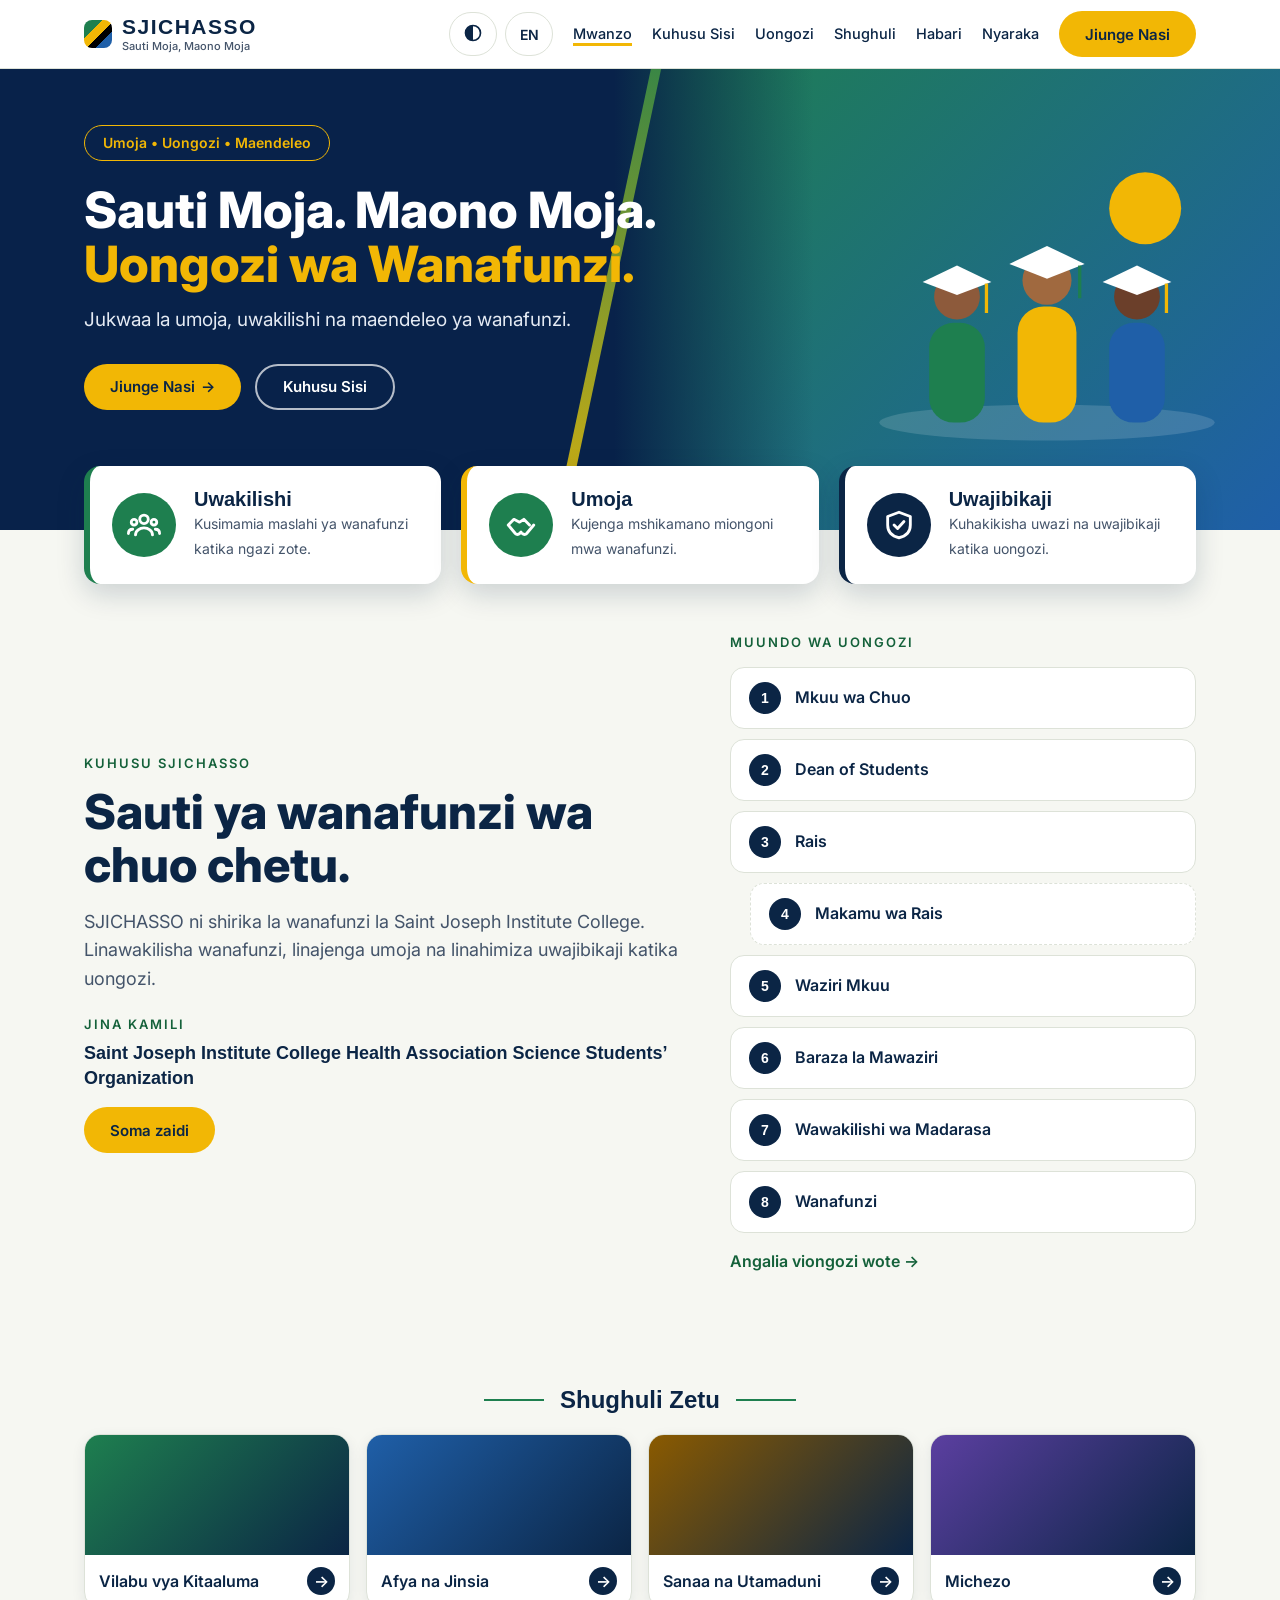
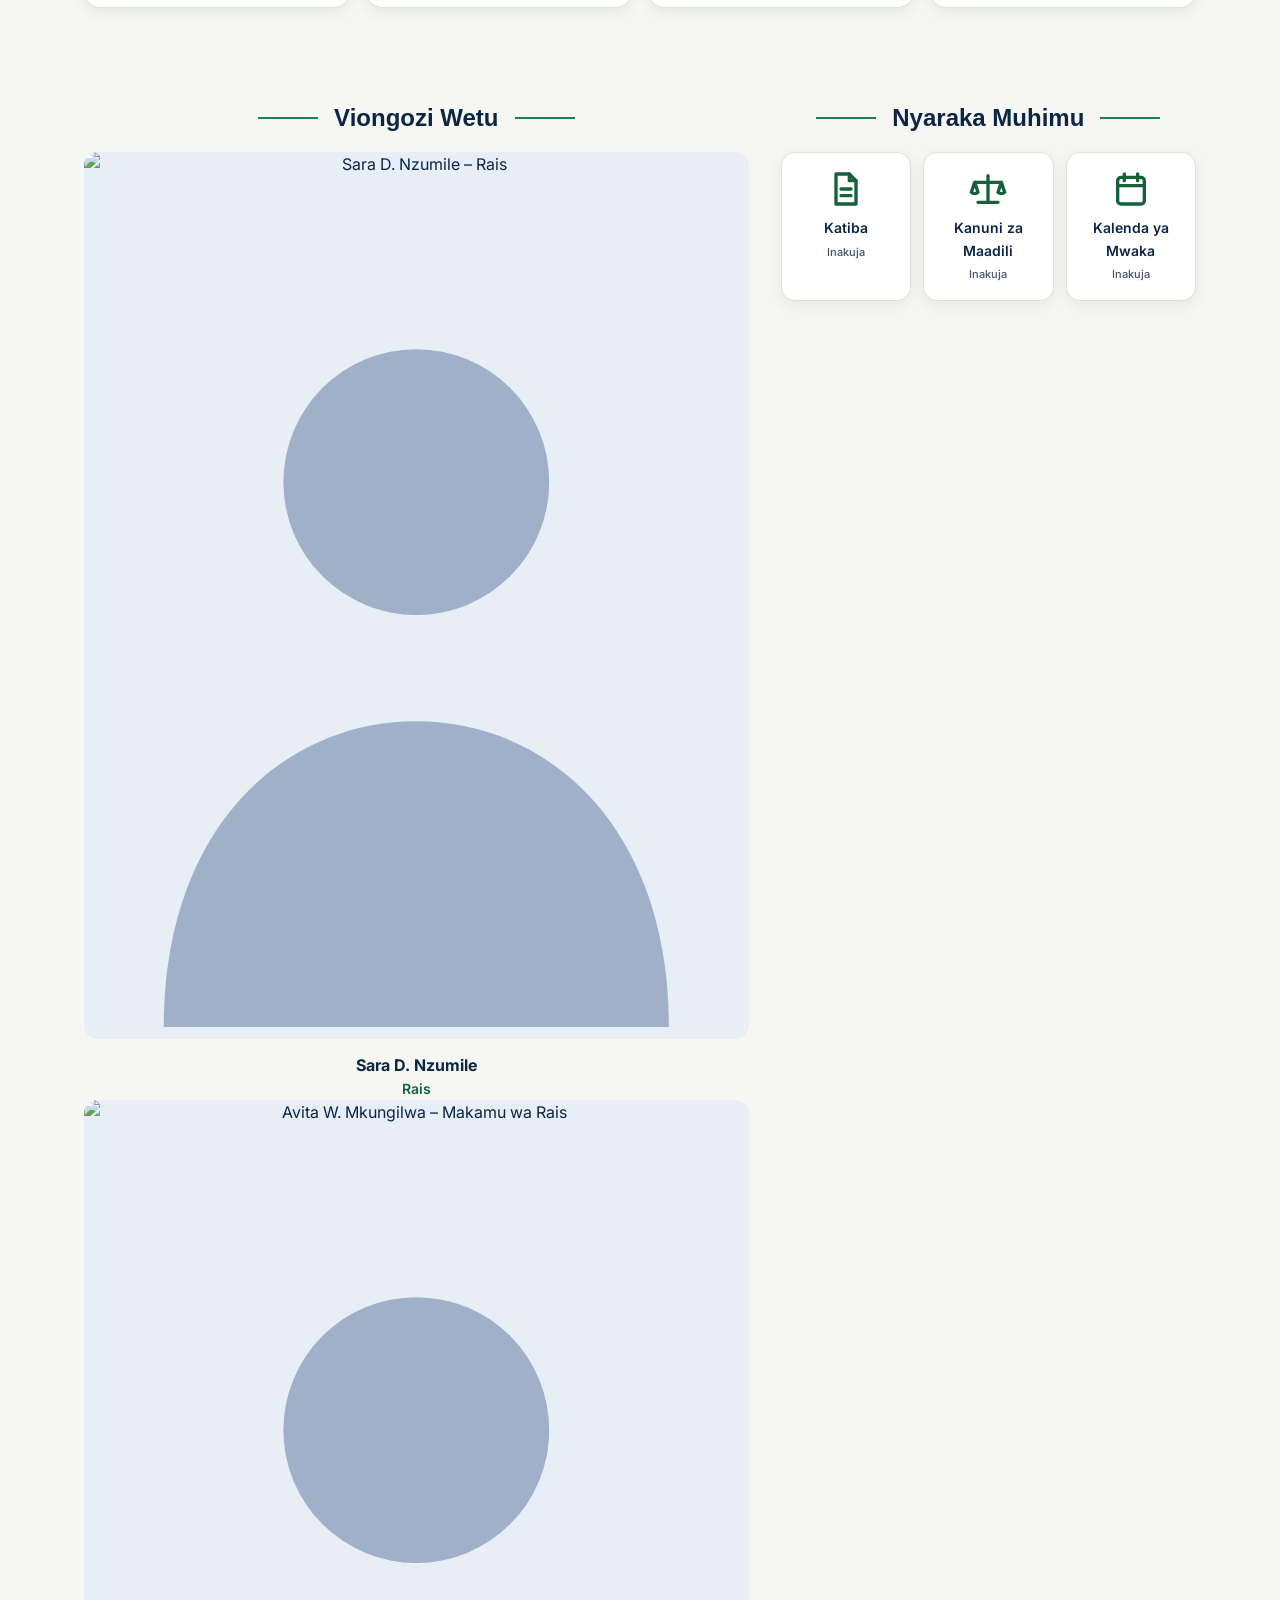
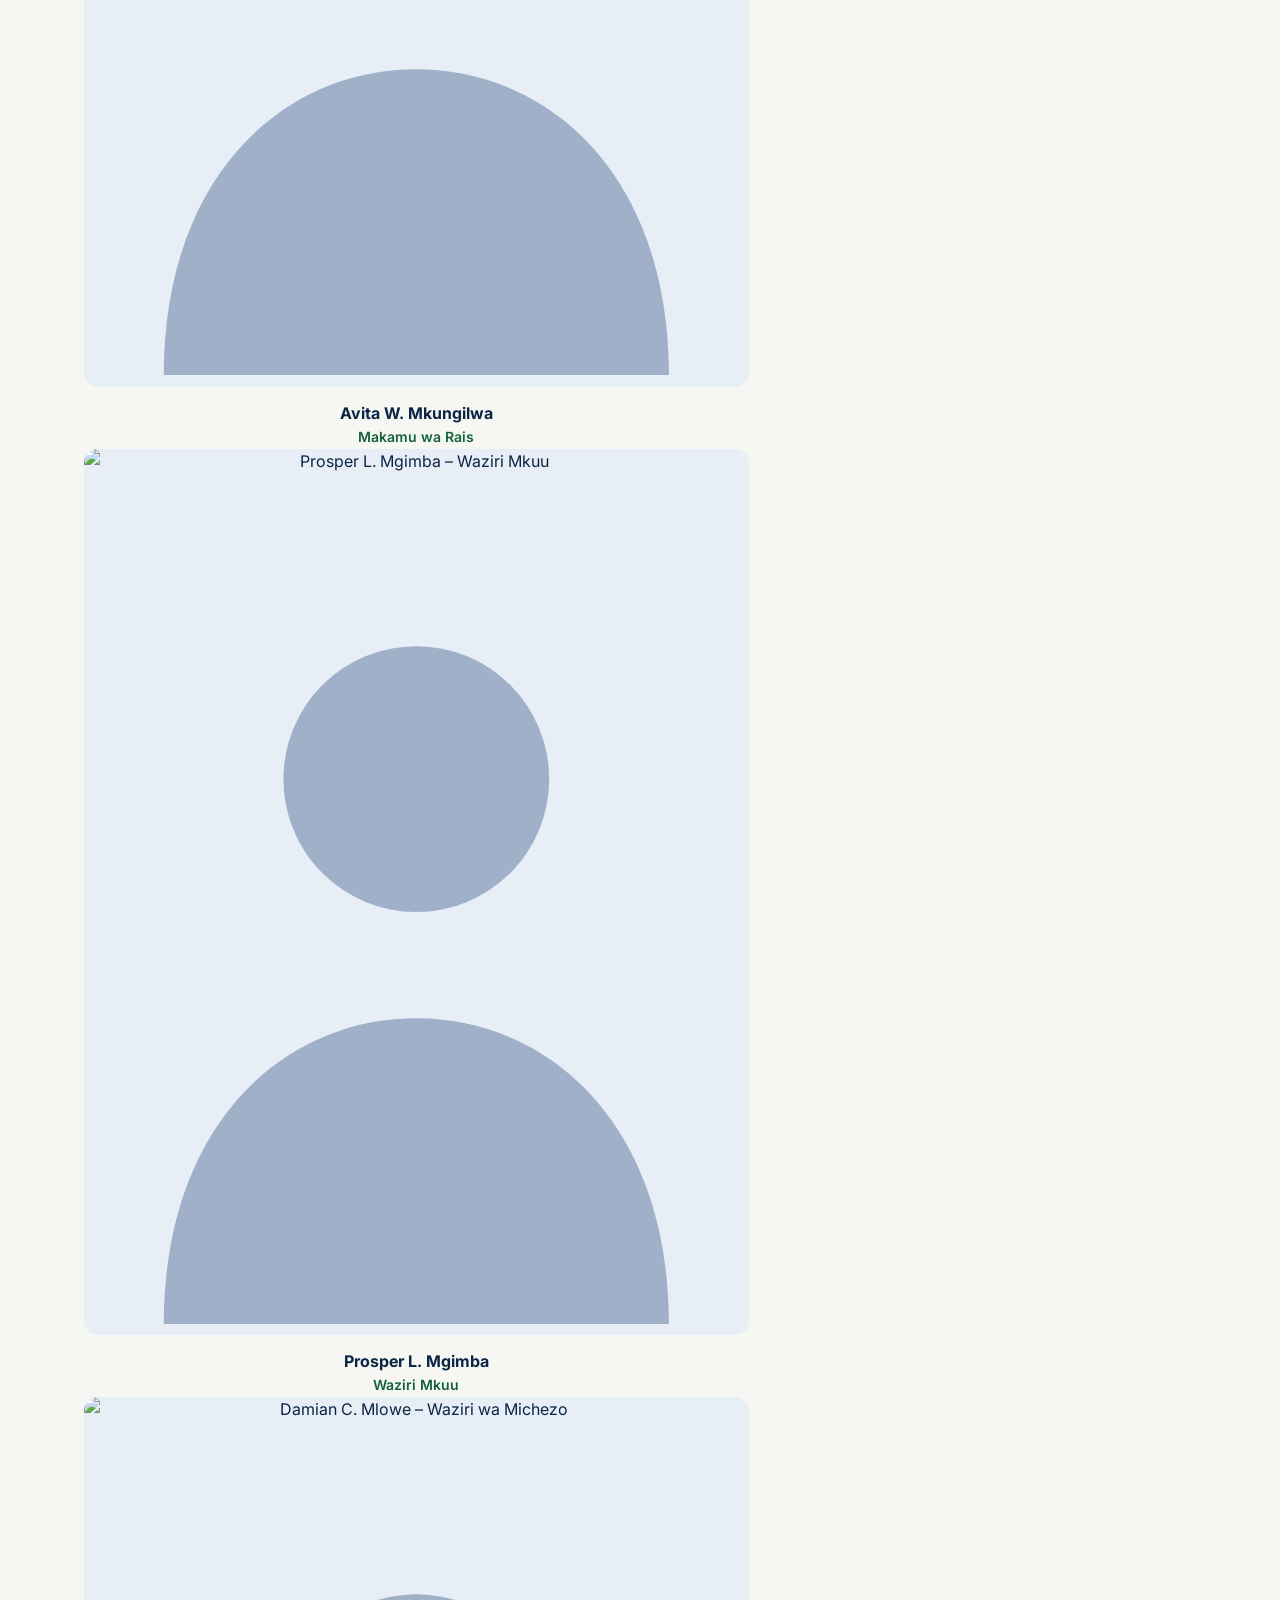
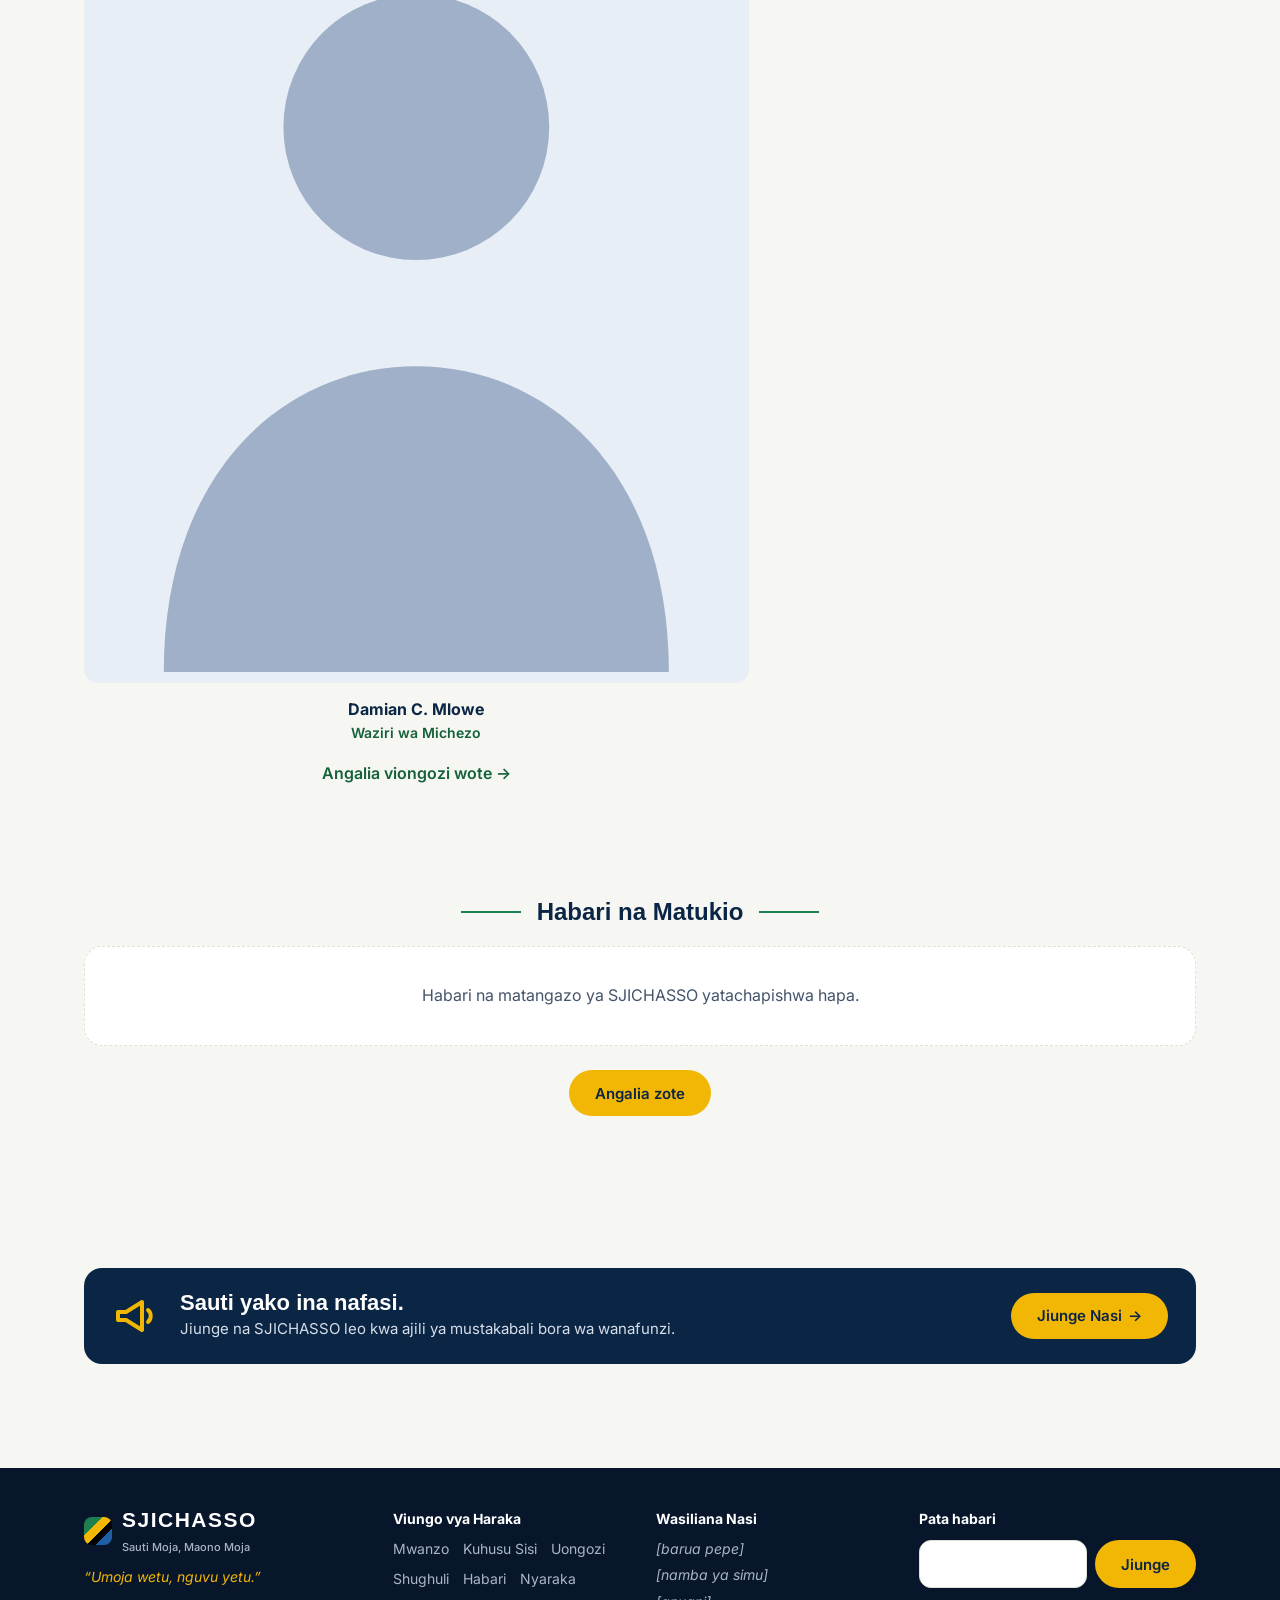
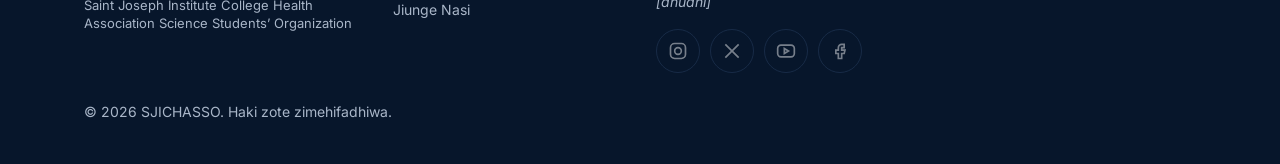
==== commit f8158cd6: "Update index.html" ====
--- a/index.html
+++ b/index.html
@@ -22,15 +22,213 @@
 </head>
 <body>
 <main id="main" tabindex="-1">
-<div class="hero2"><div class="hp" data-img="hero" data-alt="Wanafunzi wa Saint Joseph Institute College"><svg viewBox='0 0 440 360' aria-hidden='true'><circle cx='340' cy='70' r='44' fill='#F2B705'/><ellipse cx='220' cy='332' rx='205' ry='22' fill='rgba(255,255,255,.14)'/><rect x='76' y='210' width='68' height='122' rx='30' fill='#1E7F4F'/><circle cx='110' cy='178' r='28' fill='#8D5A3B'/><polygon points='68,160 110,140 152,160 110,176' fill='#fff'/><line x1='146' y1='162' x2='146' y2='198' stroke='#F2B705' stroke-width='4'/><rect x='184' y='190' width='72' height='142' rx='32' fill='#F2B705'/><circle cx='220' cy='158' r='30' fill='#A0693F'/><polygon points='174,138 220,116 266,138 220,156' fill='#fff'/><line x1='260' y1='140' x2='260' y2='180' stroke='#1E7F4F' stroke-width='4'/><rect x='296' y='210' width='68' height='122' rx='30' fill='#1F5FA8'/><circle cx='330' cy='178' r='28' fill='#6B3F2A'/><polygon points='288,160 330,140 372,160 330,176' fill='#fff'/><line x1='366' y1='162' x2='366' y2='198' stroke='#F2B705' stroke-width='4'/></svg></div><div class="wrap"><div class="hl"><span class="pill">Umoja • Uongozi • Maendeleo</span><h1>Sauti Moja. Maono Moja. <span>Uongozi wa Wanafunzi.</span></h1><p>Jukwaa la umoja, uwakilishi na maendeleo ya wanafunzi.</p><div class="cta"><a class="btn gold" href="jiunge.html">Jiunge Nasi <span aria-hidden="true">→</span></a><a class="btn ghost" href="kuhusu.html">Kuhusu Sisi</a></div></div></div></div>
-<div class="wrap"><div class="vc"><div class="v r" style="--c:#1E7F4F;--i:#1E7F4F"><div class="ic"><svg viewBox="0 0 24 24" aria-hidden="true"><circle cx="12" cy="8" r="3"/><circle cx="5" cy="10" r="2"/><circle cx="19" cy="10" r="2"/><path d="M6 19c0-3 3-5 6-5s6 2 6 5M1 18c0-2 1-3 3-3M23 18c0-2-1-3-3-3"/></svg></div><div><b>Uwakilishi</b><span>Kusimamia maslahi ya wanafunzi katika ngazi zote.</span></div></div><div class="v r" style="--c:#F2B705;--i:#1E7F4F"><div class="ic"><svg viewBox="0 0 24 24" aria-hidden="true"><path d="M3 12l4-4 4 2 3-2 4 4M3 12l5 6a2 2 0 0 0 3 0l1-1M21 12l-5 6a2 2 0 0 1-3 0"/></svg></div><div><b>Umoja</b><span>Kujenga mshikamano miongoni mwa wanafunzi.</span></div></div><div class="v r" style="--c:#0B2545;--i:#0B2545"><div class="ic"><svg viewBox="0 0 24 24" aria-hidden="true"><path d="M12 3l8 3v6c0 5-3.5 8-8 9-4.5-1-8-4-8-9V6z"/><path d="M8.5 12l2.5 2.5 4.5-5"/></svg></div><div><b>Uwajibikaji</b><span>Kuhakikisha uwazi na uwajibikaji katika uongozi.</span></div></div></div></div>
-<section class="s2"><div class="wrap"><div class="ab"><div><div class="eyebrow r">Kuhusu SJICHASSO</div><h2 class="r">Sauti ya wanafunzi wa chuo chetu.</h2><p class="lead r">SJICHASSO ni shirika la wanafunzi la Saint Joseph Institute College. Linawakilisha wanafunzi, linajenga umoja na linahimiza uwajibikaji katika uongozi.</p><div class="eyebrow r" style="margin-top:20px">Jina kamili</div><p class="fn r" data-org-full></p><p class="r"><a class="btn gold" href="kuhusu.html">Soma zaidi</a></p></div><div class="r"><div class="eyebrow">Muundo wa uongozi</div><ol class="tiers"><li>Rais</li><li>Makamu wa Rais</li><li>Waziri Mkuu</li><li>Mawaziri wa ngazi za chini</li></ol><p class="more2"><a href="uongozi.html">Angalia viongozi wote →</a></p></div></div></div></section>
-<section class="s2"><div class="wrap"><div class="st r">Shughuli Zetu</div><div class="ag"><a class="ac r" href="shughuli.html"><div class="ap" data-img="vilabu" data-alt="Wanafunzi katika kilabu cha kitaaluma" style="--g:#1E7F4F"></div><div class="al">Vilabu vya Kitaaluma<i class="ar" aria-hidden="true">→</i></div></a><a class="ac r" href="shughuli.html"><div class="ap" data-img="afya" data-alt="Shughuli za afya na jinsia" style="--g:#1F5FA8"></div><div class="al">Afya na Jinsia<i class="ar" aria-hidden="true">→</i></div></a><a class="ac r" href="shughuli.html"><div class="ap" data-img="sanaa" data-alt="Wanafunzi wakionyesha sanaa na utamaduni" style="--g:#8A5A00"></div><div class="al">Sanaa na Utamaduni<i class="ar" aria-hidden="true">→</i></div></a><a class="ac r" href="shughuli.html"><div class="ap" data-img="michezo" data-alt="Wanafunzi wakishiriki michezo" style="--g:#5B3FA0"></div><div class="al">Michezo<i class="ar" aria-hidden="true">→</i></div></a></div></div></section>
-<section class="s2"><div class="wrap"><div class="two2"><div><div class="st r">Viongozi Wetu</div><div class="lg"><div class="lp r" data-img="rais" data-alt="Rais wa SJICHASSO"><svg viewBox="0 0 100 130" aria-hidden="true"><circle cx="50" cy="48" r="20"/><path d="M12 130c0-30 18-46 38-46s38 16 38 46z"/></svg><b>Rais</b></div><div class="lp r" data-img="makamu" data-alt="Makamu wa Rais wa SJICHASSO"><svg viewBox="0 0 100 130" aria-hidden="true"><circle cx="50" cy="48" r="20"/><path d="M12 130c0-30 18-46 38-46s38 16 38 46z"/></svg><b>Makamu wa Rais</b></div><div class="lp r" data-img="waziri" data-alt="Waziri Mkuu wa SJICHASSO"><svg viewBox="0 0 100 130" aria-hidden="true"><circle cx="50" cy="48" r="20"/><path d="M12 130c0-30 18-46 38-46s38 16 38 46z"/></svg><b>Waziri Mkuu</b></div><div class="lp r" data-img="mawaziri" data-alt="Mawaziri wa SJICHASSO"><svg viewBox="0 0 100 130" aria-hidden="true"><circle cx="50" cy="48" r="20"/><path d="M12 130c0-30 18-46 38-46s38 16 38 46z"/></svg><b>Mawaziri</b></div></div><p class="more2" style="text-align:center"><a href="uongozi.html">Angalia viongozi wote →</a></p></div><div><div class="st r">Nyaraka Muhimu</div><div class="dg"><a class="dc r" href="nyaraka.html" data-doc="katiba"><svg viewBox="0 0 24 24" aria-hidden="true"><path d="M6 3h8l4 4v14H6z"/><path d="M14 3v4h4M9 12h6M9 16h6"/></svg>Katiba<small>Inakuja</small></a><a class="dc r" href="nyaraka.html" data-doc="kanuni"><svg viewBox="0 0 24 24" aria-hidden="true"><path d="M12 4v16M6 20h12M4 8h16M4 8l-2 6a3 3 0 0 0 4 0zM20 8l-2 6a3 3 0 0 0 4 0z"/></svg>Kanuni za Maadili<small>Inakuja</small></a><a class="dc r" href="nyaraka.html" data-doc="kalenda"><svg viewBox="0 0 24 24" aria-hidden="true"><rect x="4" y="5" width="16" height="16" rx="2"/><path d="M4 10h16M8 3v4M16 3v4"/></svg>Kalenda ya Mwaka<small>Inakuja</small></a></div></div></div></div></section>
-<section class="s2"><div class="wrap"><div class="st r">Habari na Matukio</div><div class="ng" data-news="3"><div class="empty">Habari na matangazo ya SJICHASSO yatachapishwa hapa.</div></div><p style="text-align:center;margin-top:24px"><a class="btn gold" href="habari.html">Angalia zote</a></p></div></section>
-<section class="s2"><div class="wrap"><div class="cb r"><svg viewBox="0 0 24 24" aria-hidden="true"><path d="M3 10v4h4l8 5V5L7 10zM18 9a4 4 0 0 1 0 6"/></svg><div><b>Sauti yako ina nafasi.</b><span>Jiunge na SJICHASSO leo kwa ajili ya mustakabali bora wa wanafunzi.</span></div><a class="btn gold" href="jiunge.html">Jiunge Nasi <span aria-hidden="true">→</span></a></div></div></section>
+
+<div class="hero2">
+  <div class="hp" data-img="hero" data-alt="Wanafunzi wa Saint Joseph Institute College">
+    <svg viewBox='0 0 440 360' aria-hidden='true'>
+      <circle cx='340' cy='70' r='44' fill='#F2B705'/>
+      <ellipse cx='220' cy='332' rx='205' ry='22' fill='rgba(255,255,255,.14)'/>
+      <rect x='76' y='210' width='68' height='122' rx='30' fill='#1E7F4F'/>
+      <circle cx='110' cy='178' r='28' fill='#8D5A3B'/>
+      <polygon points='68,160 110,140 152,160 110,176' fill='#fff'/>
+      <line x1='146' y1='162' x2='146' y2='198' stroke='#F2B705' stroke-width='4'/>
+      <rect x='184' y='190' width='72' height='142' rx='32' fill='#F2B705'/>
+      <circle cx='220' cy='158' r='30' fill='#A0693F'/>
+      <polygon points='174,138 220,116 266,138 220,156' fill='#fff'/>
+      <line x1='260' y1='140' x2='260' y2='180' stroke='#1E7F4F' stroke-width='4'/>
+      <rect x='296' y='210' width='68' height='122' rx='30' fill='#1F5FA8'/>
+      <circle cx='330' cy='178' r='28' fill='#6B3F2A'/>
+      <polygon points='288,160 330,140 372,160 330,176' fill='#fff'/>
+      <line x1='366' y1='162' x2='366' y2='198' stroke='#F2B705' stroke-width='4'/>
+    </svg>
+  </div>
+  <div class="wrap">
+    <div class="hl">
+      <span class="pill">Umoja • Uongozi • Maendeleo</span>
+      <h1>Sauti Moja. Maono Moja. <span>Uongozi wa Wanafunzi.</span></h1>
+      <p>Jukwaa la umoja, uwakilishi na maendeleo ya wanafunzi.</p>
+      <div class="cta">
+        <a class="btn gold" href="jiunge.html">Jiunge Nasi <span aria-hidden="true">→</span></a>
+        <a class="btn ghost" href="kuhusu.html">Kuhusu Sisi</a>
+      </div>
+    </div>
+  </div>
+</div>
+
+<div class="wrap">
+  <div class="vc">
+    <div class="v r" style="--c:#1E7F4F;--i:#1E7F4F">
+      <div class="ic">
+        <svg viewBox="0 0 24 24" aria-hidden="true"><circle cx="12" cy="8" r="3"/><circle cx="5" cy="10" r="2"/><circle cx="19" cy="10" r="2"/><path d="M6 19c0-3 3-5 6-5s6 2 6 5M1 18c0-2 1-3 3-3M23 18c0-2-1-3-3-3"/></svg>
+      </div>
+      <div>
+        <b>Uwakilishi</b>
+        <span>Kusimamia maslahi ya wanafunzi katika ngazi zote.</span>
+      </div>
+    </div>
+    <div class="v r" style="--c:#F2B705;--i:#1E7F4F">
+      <div class="ic">
+        <svg viewBox="0 0 24 24" aria-hidden="true"><path d="M3 12l4-4 4 2 3-2 4 4M3 12l5 6a2 2 0 0 0 3 0l1-1M21 12l-5 6a2 2 0 0 1-3 0"/></svg>
+      </div>
+      <div>
+        <b>Umoja</b>
+        <span>Kujenga mshikamano miongoni mwa wanafunzi.</span>
+      </div>
+    </div>
+    <div class="v r" style="--c:#0B2545;--i:#0B2545">
+      <div class="ic">
+        <svg viewBox="0 0 24 24" aria-hidden="true"><path d="M12 3l8 3v6c0 5-3.5 8-8 9-4.5-1-8-4-8-9V6z"/><path d="M8.5 12l2.5 2.5 4.5-5"/></svg>
+      </div>
+      <div>
+        <b>Uwajibikaji</b>
+        <span>Kuhakikisha uwazi na uwajibikaji katika uongozi.</span>
+      </div>
+    </div>
+  </div>
+</div>
+
+<section class="s2">
+  <div class="wrap">
+    <div class="ab">
+      <div>
+        <div class="eyebrow r">Kuhusu SJICHASSO</div>
+        <h2 class="r">Sauti ya wanafunzi wa chuo chetu.</h2>
+        <p class="lead r">SJICHASSO ni shirika la wanafunzi la Saint Joseph Institute College. Linawakilisha wanafunzi, linajenga umoja na linahimiza uwajibikaji katika uongozi.</p>
+        <div class="eyebrow r" style="margin-top:20px">Jina kamili</div>
+        <p class="fn r" data-org-full></p>
+        <p class="r"><a class="btn gold" href="kuhusu.html">Soma zaidi</a></p>
+      </div>
+      <div class="r">
+        <div class="eyebrow">Muundo wa uongozi</div>
+        <ol class="tiers">
+          <li>Mkuu wa Chuo</li>
+          <li>Dean of Students</li>
+          <li>Rais</li>
+          <li>Makamu wa Rais</li>
+          <li>Waziri Mkuu</li>
+          <li>Baraza la Mawaziri</li>
+          <li>Wawakilishi wa Madarasa</li>
+          <li>Wanafunzi</li>
+        </ol>
+        <p class="more2"><a href="uongozi.html">Angalia viongozi wote →</a></p>
+      </div>
+    </div>
+  </div>
+</section>
+
+<section class="s2">
+  <div class="wrap">
+    <div class="st r">Shughuli Zetu</div>
+    <div class="ag">
+      <a class="ac r" href="shughuli.html">
+        <div class="ap" data-img="vilabu" data-alt="Wanafunzi katika kilabu cha kitaaluma" style="--g:#1E7F4F"></div>
+        <div class="al">Vilabu vya Kitaaluma<i class="ar" aria-hidden="true">→</i></div>
+      </a>
+      <a class="ac r" href="shughuli.html">
+        <div class="ap" data-img="afya" data-alt="Shughuli za afya na jinsia" style="--g:#1F5FA8"></div>
+        <div class="al">Afya na Jinsia<i class="ar" aria-hidden="true">→</i></div>
+      </a>
+      <a class="ac r" href="shughuli.html">
+        <div class="ap" data-img="sanaa" data-alt="Wanafunzi wakionyesha sanaa na utamaduni" style="--g:#8A5A00"></div>
+        <div class="al">Sanaa na Utamaduni<i class="ar" aria-hidden="true">→</i></div>
+      </a>
+      <a class="ac r" href="shughuli.html">
+        <div class="ap" data-img="michezo" data-alt="Wanafunzi wakishiriki michezo" style="--g:#5B3FA0"></div>
+        <div class="al">Michezo<i class="ar" aria-hidden="true">→</i></div>
+      </a>
+    </div>
+  </div>
+</section>
+
+<section class="s2">
+  <div class="wrap">
+    <div class="two2">
+      <div>
+        <div class="st r">Viongozi Wetu</div>
+        <div class="lg3">
+          <div class="pc r">
+            <div class="lp">
+              <svg viewBox="0 0 100 130" aria-hidden="true"><circle cx="50" cy="48" r="20"/><path d="M12 130c0-30 18-46 38-46s38 16 38 46z"/></svg>
+              <img src="sara-nzumile.jpg" alt="Sara D. Nzumile – Rais" width="480" height="640" loading="lazy" decoding="async">
+            </div>
+            <b class="nm">Sara D. Nzumile</b>
+            <span class="rl">Rais</span>
+          </div>
+          <div class="pc r">
+            <div class="lp">
+              <svg viewBox="0 0 100 130" aria-hidden="true"><circle cx="50" cy="48" r="20"/><path d="M12 130c0-30 18-46 38-46s38 16 38 46z"/></svg>
+              <img src="avita-mkungilwa.jpg" alt="Avita W. Mkungilwa – Makamu wa Rais" width="480" height="640" loading="lazy" decoding="async">
+            </div>
+            <b class="nm">Avita W. Mkungilwa</b>
+            <span class="rl">Makamu wa Rais</span>
+          </div>
+          <div class="pc r">
+            <div class="lp">
+              <svg viewBox="0 0 100 130" aria-hidden="true"><circle cx="50" cy="48" r="20"/><path d="M12 130c0-30 18-46 38-46s38 16 38 46z"/></svg>
+              <img src="prosper-mgimba.jpg" alt="Prosper L. Mgimba – Waziri Mkuu" width="480" height="640" loading="lazy" decoding="async">
+            </div>
+            <b class="nm">Prosper L. Mgimba</b>
+            <span class="rl">Waziri Mkuu</span>
+          </div>
+          <div class="pc r">
+            <div class="lp">
+              <svg viewBox="0 0 100 130" aria-hidden="true"><circle cx="50" cy="48" r="20"/><path d="M12 130c0-30 18-46 38-46s38 16 38 46z"/></svg>
+              <img src="damian-mlowe.jpg" alt="Damian C. Mlowe – Waziri wa Michezo" width="480" height="640" loading="lazy" decoding="async">
+            </div>
+            <b class="nm">Damian C. Mlowe</b>
+            <span class="rl">Waziri wa Michezo</span>
+          </div>
+        </div>
+        <p class="more2" style="text-align:center"><a href="uongozi.html">Angalia viongozi wote →</a></p>
+      </div>
+      <div>
+        <div class="st r">Nyaraka Muhimu</div>
+        <div class="dg">
+          <a class="dc r" href="nyaraka.html" data-doc="katiba">
+            <svg viewBox="0 0 24 24" aria-hidden="true"><path d="M6 3h8l4 4v14H6z"/><path d="M14 3v4h4M9 12h6M9 16h6"/></svg>
+            Katiba<small>Inakuja</small>
+          </a>
+          <a class="dc r" href="nyaraka.html" data-doc="kanuni">
+            <svg viewBox="0 0 24 24" aria-hidden="true"><path d="M12 4v16M6 20h12M4 8h16M4 8l-2 6a3 3 0 0 0 4 0zM20 8l-2 6a3 3 0 0 0 4 0z"/></svg>
+            Kanuni za Maadili<small>Inakuja</small>
+          </a>
+          <a class="dc r" href="nyaraka.html" data-doc="kalenda">
+            <svg viewBox="0 0 24 24" aria-hidden="true"><rect x="4" y="5" width="16" height="16" rx="2"/><path d="M4 10h16M8 3v4M16 3v4"/></svg>
+            Kalenda ya Mwaka<small>Inakuja</small>
+          </a>
+        </div>
+      </div>
+    </div>
+  </div>
+</section>
+
+<section class="s2">
+  <div class="wrap">
+    <div class="st r">Habari na Matukio</div>
+    <div class="ng" data-news="3">
+      <div class="empty">Habari na matangazo ya SJICHASSO yatachapishwa hapa.</div>
+    </div>
+    <p style="text-align:center;margin-top:24px">
+      <a class="btn gold" href="habari.html">Angalia zote</a>
+    </p>
+  </div>
+</section>
+
+<section class="s2">
+  <div class="wrap">
+    <div class="cb r">
+      <svg viewBox="0 0 24 24" aria-hidden="true"><path d="M3 10v4h4l8 5V5L7 10zM18 9a4 4 0 0 1 0 6"/></svg>
+      <div>
+        <b>Sauti yako ina nafasi.</b>
+        <span>Jiunge na SJICHASSO leo kwa ajili ya mustakabali bora wa wanafunzi.</span>
+      </div>
+      <a class="btn gold" href="jiunge.html">Jiunge Nasi <span aria-hidden="true">→</span></a>
+    </div>
+  </div>
+</section>
+
 </main>
 <script src="config.js?v=5"></script>
 <script src="app.js?v=5"></script>
 </body>
-</html>
+</html>
--- a/style.css
+++ b/style.css
@@ -149,3 +149,11 @@
 .stats .sg{padding-bottom:32px}
 .s2 .st{margin-top:0}.s2{padding:48px 0}
 .cb .btn span{color:inherit;font-size:inherit}
+
+/* ===== v5: SJICHASSO leadership structure & full name ===== */
+.tiers{list-style:none;margin:14px 0 0;padding:0;display:grid;gap:10px;counter-reset:t}
+.tiers li{counter-increment:t;display:flex;align-items:center;gap:14px;background:var(--card);border:1px solid var(--line);border-radius:14px;padding:14px 18px;font-weight:600}
+.tiers li:before{content:counter(t);width:32px;height:32px;border-radius:50%;background:var(--navy);color:#fff;display:flex;align-items:center;justify-content:center;font:700 14px Sora,sans-serif;flex:none}
+.tiers li:nth-child(4){margin-left:20px;border-style:dashed}
+.fn{font:700 18px Sora,sans-serif;margin:6px 0 0;line-height:1.4}
+.fnf{color:#A9B6C8;font-size:13px;margin-top:8px;line-height:1.4}
